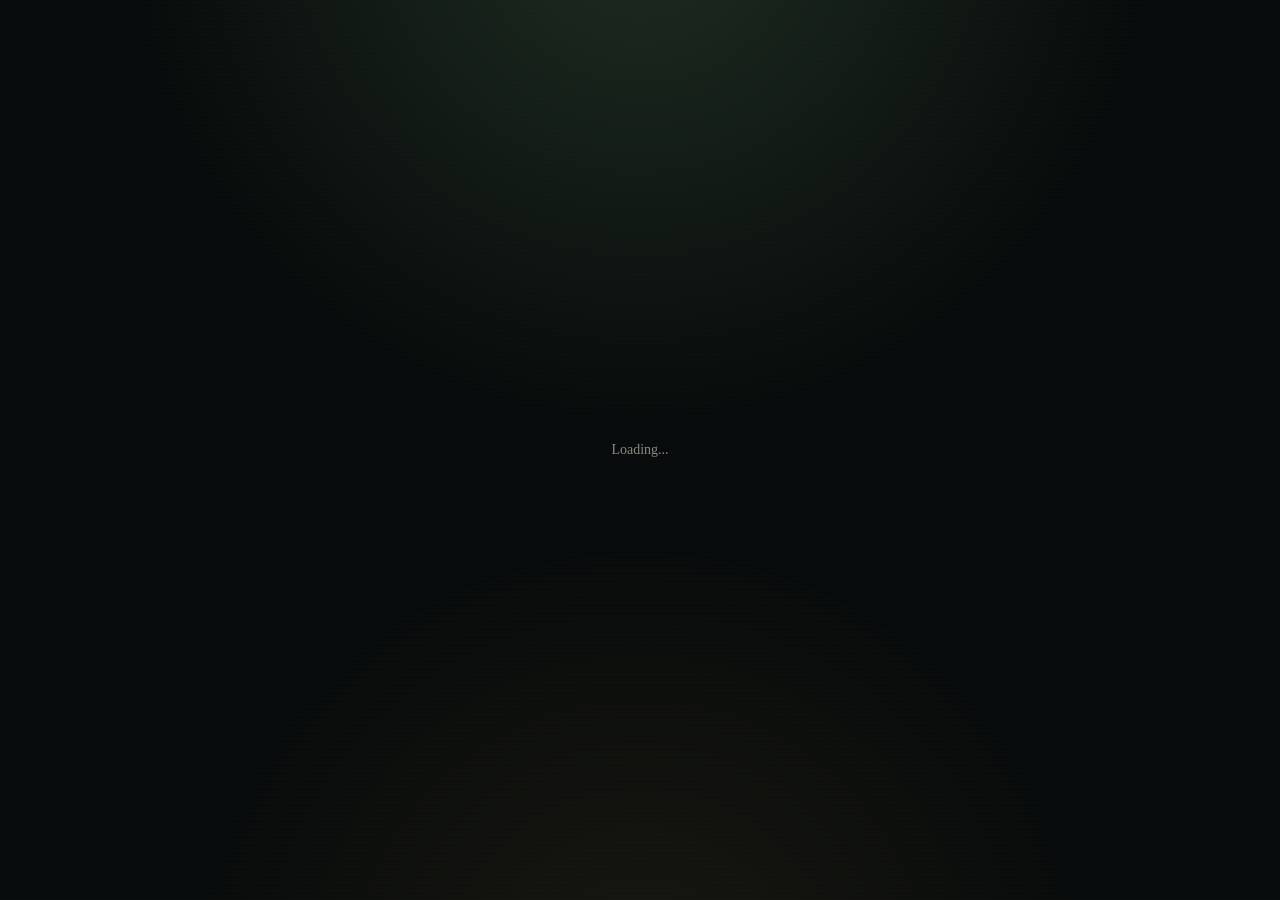
==== index.html @ 3971b91e "Deploy Insight: Idle Occult Investigator (static build)" ====
<!DOCTYPE html><html lang="en" class="h-full antialiased"><head><meta charSet="utf-8"/><meta name="viewport" content="width=device-width, initial-scale=1"/><link rel="stylesheet" href="/_next/static/chunks/28mli4j7zwl5q.css" data-precedence="next"/><link rel="preload" as="script" fetchPriority="low" href="/_next/static/chunks/3ll07n217cgxf.js"/><script src="/_next/static/chunks/17c2xufnf7-1b.js" async=""></script><script src="/_next/static/chunks/0iec5q4ack_04.js" async=""></script><script src="/_next/static/chunks/turbopack-42txp5vxx_n1k.js" async=""></script><script src="/_next/static/chunks/1d4h-sglyo8ft.js" async=""></script><script src="/_next/static/chunks/14mumt5_n0xhi.js" async=""></script><script src="/_next/static/chunks/1cifs7e3g-4s-.js" async=""></script><script src="/_next/static/chunks/2z6gm6hztn7pg.js" async=""></script><title>Insight: Idle Occult Investigator</title><meta name="description" content="Train an investigator&#x27;s skills, survive folklore-drawn horrors, and never fully outrun what it costs you."/><script src="/_next/static/chunks/0cz1d0mv5g_q7.js" noModule=""></script></head><body class="min-h-full flex flex-col"><div hidden=""><!--$--><!--/$--></div><main class="flex-1 flex items-center justify-center"><p class="text-sm opacity-60">Loading...</p></main><!--$--><!--/$--><script src="/_next/static/chunks/3ll07n217cgxf.js" id="_R_" async=""></script><script>(self.__next_f=self.__next_f||[]).push([0])</script><script>self.__next_f.push([1,"1:\"$Sreact.fragment\"\n2:I[39756,[\"/_next/static/chunks/1d4h-sglyo8ft.js\",\"/_next/static/chunks/14mumt5_n0xhi.js\"],\"default\"]\n3:I[37457,[\"/_next/static/chunks/1d4h-sglyo8ft.js\",\"/_next/static/chunks/14mumt5_n0xhi.js\"],\"default\"]\n4:I[47257,[\"/_next/static/chunks/1d4h-sglyo8ft.js\",\"/_next/static/chunks/14mumt5_n0xhi.js\"],\"ClientPageRoot\"]\n5:I[31713,[\"/_next/static/chunks/1d4h-sglyo8ft.js\",\"/_next/static/chunks/14mumt5_n0xhi.js\",\"/_next/static/chunks/1cifs7e3g-4s-.js\",\"/_next/static/chunks/2z6gm6hztn7pg.js\"],\"default\"]\n8:I[97367,[\"/_next/static/chunks/1d4h-sglyo8ft.js\",\"/_next/static/chunks/14mumt5_n0xhi.js\"],\"OutletBoundary\"]\n9:\"$Sreact.suspense\"\nb:I[97367,[\"/_next/static/chunks/1d4h-sglyo8ft.js\",\"/_next/static/chunks/14mumt5_n0xhi.js\"],\"ViewportBoundary\"]\nd:I[97367,[\"/_next/static/chunks/1d4h-sglyo8ft.js\",\"/_next/static/chunks/14mumt5_n0xhi.js\"],\"MetadataBoundary\"]\nf:I[68027,[\"/_next/static/chunks/1d4h-sglyo8ft.js\",\"/_next/static/chunks/14mumt5_n0xhi.js\"],\"default\",1]\n:HL[\"/_next/static/chunks/28mli4j7zwl5q.css\",\"style\"]\n"])</script><script>self.__next_f.push([1,"0:{\"P\":null,\"c\":[\"\",\"\"],\"q\":\"\",\"i\":false,\"f\":[[[\"\",{\"children\":[\"__PAGE__\",{}]},\"$undefined\",\"$undefined\",16],[[\"$\",\"$1\",\"c\",{\"children\":[[[\"$\",\"link\",\"0\",{\"rel\":\"stylesheet\",\"href\":\"/_next/static/chunks/28mli4j7zwl5q.css\",\"precedence\":\"next\",\"crossOrigin\":\"$undefined\",\"nonce\":\"$undefined\"}],[\"$\",\"script\",\"script-0\",{\"src\":\"/_next/static/chunks/1d4h-sglyo8ft.js\",\"async\":true,\"nonce\":\"$undefined\"}],[\"$\",\"script\",\"script-1\",{\"src\":\"/_next/static/chunks/14mumt5_n0xhi.js\",\"async\":true,\"nonce\":\"$undefined\"}]],[\"$\",\"html\",null,{\"lang\":\"en\",\"className\":\"h-full antialiased\",\"children\":[\"$\",\"body\",null,{\"className\":\"min-h-full flex flex-col\",\"children\":[\"$\",\"$L2\",null,{\"parallelRouterKey\":\"children\",\"error\":\"$undefined\",\"errorStyles\":\"$undefined\",\"errorScripts\":\"$undefined\",\"template\":[\"$\",\"$L3\",null,{}],\"templateStyles\":\"$undefined\",\"templateScripts\":\"$undefined\",\"notFound\":[[[\"$\",\"title\",null,{\"children\":\"404: This page could not be found.\"}],[\"$\",\"div\",null,{\"style\":{\"fontFamily\":\"system-ui,\\\"Segoe UI\\\",Roboto,Helvetica,Arial,sans-serif,\\\"Apple Color Emoji\\\",\\\"Segoe UI Emoji\\\"\",\"height\":\"100vh\",\"textAlign\":\"center\",\"display\":\"flex\",\"flexDirection\":\"column\",\"alignItems\":\"center\",\"justifyContent\":\"center\"},\"children\":[\"$\",\"div\",null,{\"children\":[[\"$\",\"style\",null,{\"dangerouslySetInnerHTML\":{\"__html\":\"body{color:#000;background:#fff;margin:0}.next-error-h1{border-right:1px solid rgba(0,0,0,.3)}@media (prefers-color-scheme:dark){body{color:#fff;background:#000}.next-error-h1{border-right:1px solid rgba(255,255,255,.3)}}\"}}],[\"$\",\"h1\",null,{\"className\":\"next-error-h1\",\"style\":{\"display\":\"inline-block\",\"margin\":\"0 20px 0 0\",\"padding\":\"0 23px 0 0\",\"fontSize\":24,\"fontWeight\":500,\"verticalAlign\":\"top\",\"lineHeight\":\"49px\"},\"children\":404}],[\"$\",\"div\",null,{\"style\":{\"display\":\"inline-block\"},\"children\":[\"$\",\"h2\",null,{\"style\":{\"fontSize\":14,\"fontWeight\":400,\"lineHeight\":\"49px\",\"margin\":0},\"children\":\"This page could not be found.\"}]}]]}]}]],[]],\"forbidden\":\"$undefined\",\"unauthorized\":\"$undefined\"}]}]}]]}],{\"children\":[[\"$\",\"$1\",\"c\",{\"children\":[[\"$\",\"$L4\",null,{\"Component\":\"$5\",\"serverProvidedParams\":{\"searchParams\":{},\"params\":{},\"promises\":[\"$@6\",\"$@7\"]}}],[[\"$\",\"script\",\"script-0\",{\"src\":\"/_next/static/chunks/1cifs7e3g-4s-.js\",\"async\":true,\"nonce\":\"$undefined\"}],[\"$\",\"script\",\"script-1\",{\"src\":\"/_next/static/chunks/2z6gm6hztn7pg.js\",\"async\":true,\"nonce\":\"$undefined\"}]],[\"$\",\"$L8\",null,{\"children\":[\"$\",\"$9\",null,{\"name\":\"Next.MetadataOutlet\",\"children\":\"$@a\"}]}]]}],{},null,false,null]},null,false,null],[\"$\",\"$1\",\"h\",{\"children\":[null,[\"$\",\"$Lb\",null,{\"children\":\"$Lc\"}],[\"$\",\"div\",null,{\"hidden\":true,\"children\":[\"$\",\"$Ld\",null,{\"children\":[\"$\",\"$9\",null,{\"name\":\"Next.Metadata\",\"children\":\"$Le\"}]}]}],null]}],false]],\"m\":\"$undefined\",\"G\":[\"$f\",[[\"$\",\"link\",\"0\",{\"rel\":\"stylesheet\",\"href\":\"/_next/static/chunks/28mli4j7zwl5q.css\",\"precedence\":\"next\",\"crossOrigin\":\"$undefined\",\"nonce\":\"$undefined\"}]]],\"S\":true,\"h\":null,\"s\":\"$undefined\",\"l\":\"$undefined\",\"p\":\"$undefined\",\"d\":\"$undefined\",\"b\":\"tBTN8Fb07lPfVXP868ACj\"}\n"])</script><script>self.__next_f.push([1,"6:{}\n7:\"$0:f:0:1:1:children:0:props:children:0:props:serverProvidedParams:params\"\n"])</script><script>self.__next_f.push([1,"c:[[\"$\",\"meta\",\"0\",{\"charSet\":\"utf-8\"}],[\"$\",\"meta\",\"1\",{\"name\":\"viewport\",\"content\":\"width=device-width, initial-scale=1\"}]]\n"])</script><script>self.__next_f.push([1,"a:null\ne:[[\"$\",\"title\",\"0\",{\"children\":\"Insight: Idle Occult Investigator\"}],[\"$\",\"meta\",\"1\",{\"name\":\"description\",\"content\":\"Train an investigator's skills, survive folklore-drawn horrors, and never fully outrun what it costs you.\"}]]\n"])</script></body></html>
---- _next/static/chunks/28mli4j7zwl5q.css ----
@layer properties{@supports (((-webkit-hyphens:none)) and (not (margin-trim:inline))) or ((-moz-orient:inline) and (not (color:rgb(from red r g b)))){*,:before,:after,::backdrop{--tw-rotate-x:initial;--tw-rotate-y:initial;--tw-rotate-z:initial;--tw-skew-x:initial;--tw-skew-y:initial;--tw-space-y-reverse:0;--tw-border-style:solid;--tw-leading:initial;--tw-font-weight:initial;--tw-tracking:initial;--tw-ordinal:initial;--tw-slashed-zero:initial;--tw-numeric-figure:initial;--tw-numeric-spacing:initial;--tw-numeric-fraction:initial;--tw-shadow:0 0 #0000;--tw-shadow-color:initial;--tw-shadow-alpha:100%;--tw-inset-shadow:0 0 #0000;--tw-inset-shadow-color:initial;--tw-inset-shadow-alpha:100%;--tw-ring-color:initial;--tw-ring-shadow:0 0 #0000;--tw-inset-ring-color:initial;--tw-inset-ring-shadow:0 0 #0000;--tw-ring-inset:initial;--tw-ring-offset-width:0px;--tw-ring-offset-color:#fff;--tw-ring-offset-shadow:0 0 #0000;--tw-blur:initial;--tw-brightness:initial;--tw-contrast:initial;--tw-grayscale:initial;--tw-hue-rotate:initial;--tw-invert:initial;--tw-opacity:initial;--tw-saturate:initial;--tw-sepia:initial;--tw-drop-shadow:initial;--tw-drop-shadow-color:initial;--tw-drop-shadow-alpha:100%;--tw-drop-shadow-size:initial;--tw-backdrop-blur:initial;--tw-backdrop-brightness:initial;--tw-backdrop-contrast:initial;--tw-backdrop-grayscale:initial;--tw-backdrop-hue-rotate:initial;--tw-backdrop-invert:initial;--tw-backdrop-opacity:initial;--tw-backdrop-saturate:initial;--tw-backdrop-sepia:initial}}}@layer theme{:root,:host{--font-sans:-apple-system, BlinkMacSystemFont, "Segoe UI", Roboto, "Helvetica Neue", "Noto Sans", Arial, sans-serif, "Apple Color Emoji", "Segoe UI Emoji", "Segoe UI Symbol", "Noto Color Emoji";--font-serif:ui-serif, Georgia, Cambria, "Times New Roman", Times, serif;--font-mono:ui-monospace, SFMono-Regular, Menlo, Monaco, Consolas, "Liberation Mono", "Courier New", monospace;--spacing:.25rem;--container-3xl:48rem;--text-xs:.75rem;--text-xs--line-height:calc(1 / .75);--text-sm:.875rem;--text-sm--line-height:calc(1.25 / .875);--text-base:1rem;--text-base--line-height:calc(1.5 / 1);--text-lg:1.125rem;--text-lg--line-height:calc(1.75 / 1.125);--text-xl:1.25rem;--text-xl--line-height:calc(1.75 / 1.25);--text-2xl:1.5rem;--text-2xl--line-height:calc(2 / 1.5);--font-weight-normal:400;--font-weight-medium:500;--font-weight-semibold:600;--tracking-wide:.025em;--tracking-wider:.05em;--leading-snug:1.375;--leading-relaxed:1.625;--default-transition-duration:.15s;--default-transition-timing-function:cubic-bezier(.4, 0, .2, 1);--default-font-family:var(--font-sans);--default-mono-font-family:var(--font-mono);--color-ink:#080b0b;--color-panel:#101514;--color-panel-soft:#19201d;--color-panel-deep:#0b100e;--color-line:#35413a;--color-line-bright:#5e7263;--color-accent:#85c88c;--color-accent-soft:#173524;--color-gold:#d2aa52;--color-gold-soft:#3a2c13;--color-danger:#c44c3d;--color-danger-soft:#371b1a;--color-lore:#c89bc7;--color-lore-soft:#2e2032;--color-warning:#d89147;--color-ink-text:#e2ded0;--color-ink-muted:#9b9b89}}@layer base{*,:after,:before,::backdrop{box-sizing:border-box;border:0 solid;margin:0;padding:0}::file-selector-button{box-sizing:border-box;border:0 solid;margin:0;padding:0}html,:host{-webkit-text-size-adjust:100%;tab-size:4;line-height:1.5;font-family:var(--default-font-family,-apple-system, BlinkMacSystemFont, "Segoe UI", Roboto, "Helvetica Neue", "Noto Sans", Arial, sans-serif, "Apple Color Emoji", "Segoe UI Emoji", "Segoe UI Symbol", "Noto Color Emoji");font-feature-settings:var(--default-font-feature-settings,normal);font-variation-settings:var(--default-font-variation-settings,normal);-webkit-tap-highlight-color:transparent}hr{height:0;color:inherit;border-top-width:1px}abbr:where([title]){-webkit-text-decoration:underline dotted;text-decoration:underline dotted}h1,h2,h3,h4,h5,h6{font-size:inherit;font-weight:inherit}a{color:inherit;-webkit-text-decoration:inherit;-webkit-text-decoration:inherit;-webkit-text-decoration:inherit;-webkit-text-decoration:inherit;text-decoration:inherit}b,strong{font-weight:bolder}code,kbd,samp,pre{font-family:var(--default-mono-font-family,ui-monospace, SFMono-Regular, Menlo, Monaco, Consolas, "Liberation Mono", "Courier New", monospace);font-feature-settings:var(--default-mono-font-feature-settings,normal);font-variation-settings:var(--default-mono-font-variation-settings,normal);font-size:1em}small{font-size:80%}sub,sup{vertical-align:baseline;font-size:75%;line-height:0;position:relative}sub{bottom:-.25em}sup{top:-.5em}table{text-indent:0;border-color:inherit;border-collapse:collapse}:-moz-focusring:where(:not(iframe)){outline:auto}progress{vertical-align:baseline}summary{display:list-item}ol,ul,menu{list-style:none}img,svg,video,canvas,audio,iframe,embed,object{vertical-align:middle;display:block}img,video{max-width:100%;height:auto}button,input,select,optgroup,textarea{font:inherit;font-feature-settings:inherit;font-variation-settings:inherit;letter-spacing:inherit;color:inherit;opacity:1;background-color:#0000;border-radius:0}::file-selector-button{font:inherit;font-feature-settings:inherit;font-variation-settings:inherit;letter-spacing:inherit;color:inherit;opacity:1;background-color:#0000;border-radius:0}:where(select:is([multiple],[size])) optgroup{font-weight:bolder}:where(select:is([multiple],[size])) optgroup option{padding-inline-start:20px}::file-selector-button{margin-inline-end:4px}::placeholder{opacity:1}@supports (not ((-webkit-appearance:-apple-pay-button))) or (contain-intrinsic-size:1px){::placeholder{color:currentColor}@supports (color:color-mix(in lab, red, red)){::placeholder{color:color-mix(in oklab, currentcolor 50%, transparent)}}}textarea{resize:vertical}::-webkit-search-decoration{-webkit-appearance:none}::-webkit-date-and-time-value{min-height:1lh;text-align:inherit}::-webkit-datetime-edit{display:inline-flex}::-webkit-datetime-edit-fields-wrapper{padding:0}::-webkit-datetime-edit{padding-block:0}::-webkit-datetime-edit-year-field{padding-block:0}::-webkit-datetime-edit-month-field{padding-block:0}::-webkit-datetime-edit-day-field{padding-block:0}::-webkit-datetime-edit-hour-field{padding-block:0}::-webkit-datetime-edit-minute-field{padding-block:0}::-webkit-datetime-edit-second-field{padding-block:0}::-webkit-datetime-edit-millisecond-field{padding-block:0}::-webkit-datetime-edit-meridiem-field{padding-block:0}::-webkit-calendar-picker-indicator{line-height:1}:-moz-ui-invalid{box-shadow:none}button,input:where([type=button],[type=reset],[type=submit]){appearance:button}::file-selector-button{appearance:button}::-webkit-inner-spin-button{height:auto}::-webkit-outer-spin-button{height:auto}[hidden]:where(:not([hidden=until-found])){display:none!important}}@layer components;@layer utilities{.pointer-events-none{pointer-events:none}.collapse{visibility:collapse}.visible{visibility:visible}.sr-only{clip-path:inset(50%);white-space:nowrap;border-width:0;width:1px;height:1px;margin:-1px;padding:0;position:absolute;overflow:hidden}.absolute{position:absolute}.fixed{position:fixed}.relative{position:relative}.static{position:static}.inset-x-0{inset-inline:0}.-top-5{top:calc(var(--spacing) * -5)}.top-1\/2{top:50%}.top-2{top:calc(var(--spacing) * 2)}.bottom-0{bottom:0}.left-1\/2{left:50%}.z-20{z-index:20}.mx-auto{margin-inline:auto}.-mt-1{margin-top:calc(var(--spacing) * -1)}.mt-0\.5{margin-top:calc(var(--spacing) * .5)}.mt-1{margin-top:var(--spacing)}.mt-1\.5{margin-top:calc(var(--spacing) * 1.5)}.mt-2{margin-top:calc(var(--spacing) * 2)}.mt-3{margin-top:calc(var(--spacing) * 3)}.mt-4{margin-top:calc(var(--spacing) * 4)}.mr-0\.5{margin-right:calc(var(--spacing) * .5)}.mr-auto{margin-right:auto}.mb-1{margin-bottom:var(--spacing)}.mb-1\.5{margin-bottom:calc(var(--spacing) * 1.5)}.mb-2{margin-bottom:calc(var(--spacing) * 2)}.block{display:block}.flex{display:flex}.grid{display:grid}.hidden{display:none}.inline{display:inline}.table{display:table}.h-1{height:var(--spacing)}.h-3{height:calc(var(--spacing) * 3)}.h-3\.5{height:calc(var(--spacing) * 3.5)}.h-4{height:calc(var(--spacing) * 4)}.h-5{height:calc(var(--spacing) * 5)}.h-6{height:calc(var(--spacing) * 6)}.h-7{height:calc(var(--spacing) * 7)}.h-10{height:calc(var(--spacing) * 10)}.h-full{height:100%}.min-h-16{min-height:calc(var(--spacing) * 16)}.min-h-full{min-height:100%}.min-h-screen{min-height:100vh}.w-3{width:calc(var(--spacing) * 3)}.w-3\.5{width:calc(var(--spacing) * 3.5)}.w-4{width:calc(var(--spacing) * 4)}.w-5{width:calc(var(--spacing) * 5)}.w-6{width:calc(var(--spacing) * 6)}.w-7{width:calc(var(--spacing) * 7)}.w-10{width:calc(var(--spacing) * 10)}.w-14{width:calc(var(--spacing) * 14)}.w-full{width:100%}.max-w-3xl{max-width:var(--container-3xl)}.max-w-24{max-width:calc(var(--spacing) * 24)}.min-w-0{min-width:0}.flex-1{flex:1}.shrink-0{flex-shrink:0}.grow{flex-grow:1}.transform{transform:var(--tw-rotate-x,) var(--tw-rotate-y,) var(--tw-rotate-z,) var(--tw-skew-x,) var(--tw-skew-y,)}.resize{resize:both}.grid-cols-3{grid-template-columns:repeat(3,minmax(0,1fr))}.flex-col{flex-direction:column}.flex-wrap{flex-wrap:wrap}.items-baseline{align-items:baseline}.items-center{align-items:center}.items-end{align-items:flex-end}.items-start{align-items:flex-start}.justify-between{justify-content:space-between}.justify-center{justify-content:center}.justify-end{justify-content:flex-end}.gap-1{gap:var(--spacing)}.gap-1\.5{gap:calc(var(--spacing) * 1.5)}.gap-2{gap:calc(var(--spacing) * 2)}.gap-2\.5{gap:calc(var(--spacing) * 2.5)}.gap-3{gap:calc(var(--spacing) * 3)}:where(.space-y-1>:not(:last-child)){--tw-space-y-reverse:0;margin-block-start:calc(var(--spacing) * var(--tw-space-y-reverse));margin-block-end:calc(var(--spacing) * calc(1 - var(--tw-space-y-reverse)))}:where(.space-y-1\.5>:not(:last-child)){--tw-space-y-reverse:0;margin-block-start:calc(calc(var(--spacing) * 1.5) * var(--tw-space-y-reverse));margin-block-end:calc(calc(var(--spacing) * 1.5) * calc(1 - var(--tw-space-y-reverse)))}:where(.space-y-2>:not(:last-child)){--tw-space-y-reverse:0;margin-block-start:calc(calc(var(--spacing) * 2) * var(--tw-space-y-reverse));margin-block-end:calc(calc(var(--spacing) * 2) * calc(1 - var(--tw-space-y-reverse)))}:where(.space-y-3>:not(:last-child)){--tw-space-y-reverse:0;margin-block-start:calc(calc(var(--spacing) * 3) * var(--tw-space-y-reverse));margin-block-end:calc(calc(var(--spacing) * 3) * calc(1 - var(--tw-space-y-reverse)))}.gap-x-3{column-gap:calc(var(--spacing) * 3)}.gap-y-1\.5{row-gap:calc(var(--spacing) * 1.5)}.truncate{text-overflow:ellipsis;white-space:nowrap;overflow:hidden}.overflow-hidden{overflow:hidden}.overflow-visible{overflow:visible}.rounded{border-radius:.25rem}.rounded-full{border-radius:3.40282e38px}.border{border-style:var(--tw-border-style);border-width:1px}.border-t{border-top-style:var(--tw-border-style);border-top-width:1px}.border-b{border-bottom-style:var(--tw-border-style);border-bottom-width:1px}.border-l-2{border-left-style:var(--tw-border-style);border-left-width:2px}.border-accent{border-color:var(--color-accent)}.border-accent\/40{border-color:#85c88c66}@supports (color:color-mix(in lab, red, red)){.border-accent\/40{border-color:color-mix(in oklab, var(--color-accent) 40%, transparent)}}.border-accent\/60{border-color:#85c88c99}@supports (color:color-mix(in lab, red, red)){.border-accent\/60{border-color:color-mix(in oklab, var(--color-accent) 60%, transparent)}}.border-danger{border-color:var(--color-danger)}.border-gold{border-color:var(--color-gold)}.border-gold\/20{border-color:#d2aa5233}@supports (color:color-mix(in lab, red, red)){.border-gold\/20{border-color:color-mix(in oklab, var(--color-gold) 20%, transparent)}}.border-gold\/25{border-color:#d2aa5240}@supports (color:color-mix(in lab, red, red)){.border-gold\/25{border-color:color-mix(in oklab, var(--color-gold) 25%, transparent)}}.border-line{border-color:var(--color-line)}.border-line\/70{border-color:#35413ab3}@supports (color:color-mix(in lab, red, red)){.border-line\/70{border-color:color-mix(in oklab, var(--color-line) 70%, transparent)}}.border-l-danger\/70{border-left-color:#c44c3db3}@supports (color:color-mix(in lab, red, red)){.border-l-danger\/70{border-left-color:color-mix(in oklab, var(--color-danger) 70%, transparent)}}.bg-accent{background-color:var(--color-accent)}.bg-accent-soft{background-color:var(--color-accent-soft)}.bg-gold{background-color:var(--color-gold)}.bg-ink{background-color:var(--color-ink)}.bg-ink\/40{background-color:#080b0b66}@supports (color:color-mix(in lab, red, red)){.bg-ink\/40{background-color:color-mix(in oklab, var(--color-ink) 40%, transparent)}}.bg-ink\/50{background-color:#080b0b80}@supports (color:color-mix(in lab, red, red)){.bg-ink\/50{background-color:color-mix(in oklab, var(--color-ink) 50%, transparent)}}.bg-panel-deep{background-color:var(--color-panel-deep)}.bg-panel\/95{background-color:#101514f2}@supports (color:color-mix(in lab, red, red)){.bg-panel\/95{background-color:color-mix(in oklab, var(--color-panel) 95%, transparent)}}.p-2{padding:calc(var(--spacing) * 2)}.p-3{padding:calc(var(--spacing) * 3)}.p-4{padding:calc(var(--spacing) * 4)}.px-1{padding-inline:var(--spacing)}.px-1\.5{padding-inline:calc(var(--spacing) * 1.5)}.px-2{padding-inline:calc(var(--spacing) * 2)}.px-3{padding-inline:calc(var(--spacing) * 3)}.px-4{padding-inline:calc(var(--spacing) * 4)}.py-0\.5{padding-block:calc(var(--spacing) * .5)}.py-1{padding-block:var(--spacing)}.py-1\.5{padding-block:calc(var(--spacing) * 1.5)}.py-2{padding-block:calc(var(--spacing) * 2)}.py-3{padding-block:calc(var(--spacing) * 3)}.py-4{padding-block:calc(var(--spacing) * 4)}.pt-2\.5{padding-top:calc(var(--spacing) * 2.5)}.pt-3{padding-top:calc(var(--spacing) * 3)}.pt-px{padding-top:1px}.pb-2{padding-bottom:calc(var(--spacing) * 2)}.pb-16{padding-bottom:calc(var(--spacing) * 16)}.pb-\[env\(safe-area-inset-bottom\)\]{padding-bottom:env(safe-area-inset-bottom)}.text-center{text-align:center}.text-left{text-align:left}.text-right{text-align:right}.font-serif{font-family:var(--font-serif)}.text-2xl{font-size:var(--text-2xl);line-height:var(--tw-leading,var(--text-2xl--line-height))}.text-base{font-size:var(--text-base);line-height:var(--tw-leading,var(--text-base--line-height))}.text-lg{font-size:var(--text-lg);line-height:var(--tw-leading,var(--text-lg--line-height))}.text-sm{font-size:var(--text-sm);line-height:var(--tw-leading,var(--text-sm--line-height))}.text-xl{font-size:var(--text-xl);line-height:var(--tw-leading,var(--text-xl--line-height))}.text-xs{font-size:var(--text-xs);line-height:var(--tw-leading,var(--text-xs--line-height))}.text-\[\.98rem\]{font-size:.98rem}.text-\[8px\]{font-size:8px}.text-\[9px\]{font-size:9px}.text-\[10px\]{font-size:10px}.text-\[11px\]{font-size:11px}.leading-relaxed{--tw-leading:var(--leading-relaxed);line-height:var(--leading-relaxed)}.leading-snug{--tw-leading:var(--leading-snug);line-height:var(--leading-snug)}.font-medium{--tw-font-weight:var(--font-weight-medium);font-weight:var(--font-weight-medium)}.font-normal{--tw-font-weight:var(--font-weight-normal);font-weight:var(--font-weight-normal)}.font-semibold{--tw-font-weight:var(--font-weight-semibold);font-weight:var(--font-weight-semibold)}.tracking-\[\.2em\]{--tw-tracking:.2em;letter-spacing:.2em}.tracking-wide{--tw-tracking:var(--tracking-wide);letter-spacing:var(--tracking-wide)}.tracking-wider{--tw-tracking:var(--tracking-wider);letter-spacing:var(--tracking-wider)}.whitespace-nowrap{white-space:nowrap}.text-accent{color:var(--color-accent)}.text-danger{color:var(--color-danger)}.text-gold{color:var(--color-gold)}.text-gold\/70{color:#d2aa52b3}@supports (color:color-mix(in lab, red, red)){.text-gold\/70{color:color-mix(in oklab, var(--color-gold) 70%, transparent)}}.text-gold\/75{color:#d2aa52bf}@supports (color:color-mix(in lab, red, red)){.text-gold\/75{color:color-mix(in oklab, var(--color-gold) 75%, transparent)}}.text-ink-muted{color:var(--color-ink-muted)}.text-ink-text{color:var(--color-ink-text)}.text-line{color:var(--color-line)}.text-lore{color:var(--color-lore)}.text-lore\/80{color:#c89bc7cc}@supports (color:color-mix(in lab, red, red)){.text-lore\/80{color:color-mix(in oklab, var(--color-lore) 80%, transparent)}}.text-warning{color:var(--color-warning)}.uppercase{text-transform:uppercase}.italic{font-style:italic}.tabular-nums{--tw-numeric-spacing:tabular-nums;font-variant-numeric:var(--tw-ordinal,) var(--tw-slashed-zero,) var(--tw-numeric-figure,) var(--tw-numeric-spacing,) var(--tw-numeric-fraction,)}.underline{text-decoration-line:underline}.decoration-lore\/40{text-decoration-color:#c89bc766}@supports (color:color-mix(in lab, red, red)){.decoration-lore\/40{-webkit-text-decoration-color:color-mix(in oklab, var(--color-lore) 40%, transparent);-webkit-text-decoration-color:color-mix(in oklab, var(--color-lore) 40%, transparent);-webkit-text-decoration-color:color-mix(in oklab, var(--color-lore) 40%, transparent);text-decoration-color:color-mix(in oklab, var(--color-lore) 40%, transparent)}}.underline-offset-2{text-underline-offset:2px}.antialiased{-webkit-font-smoothing:antialiased;-moz-osx-font-smoothing:grayscale}.opacity-30{opacity:.3}.opacity-50{opacity:.5}.opacity-55{opacity:.55}.opacity-60{opacity:.6}.shadow{--tw-shadow:0 1px 3px 0 var(--tw-shadow-color,#0000001a), 0 1px 2px -1px var(--tw-shadow-color,#0000001a);box-shadow:var(--tw-inset-shadow), var(--tw-inset-ring-shadow), var(--tw-ring-offset-shadow), var(--tw-ring-shadow), var(--tw-shadow)}.shadow-\[0_8px_24px_rgba\(0\,0\,0\,\.25\)\]{--tw-shadow:0 8px 24px var(--tw-shadow-color,#00000040);box-shadow:var(--tw-inset-shadow), var(--tw-inset-ring-shadow), var(--tw-ring-offset-shadow), var(--tw-ring-shadow), var(--tw-shadow)}.ring{--tw-ring-shadow:var(--tw-ring-inset,) 0 0 0 calc(1px + var(--tw-ring-offset-width)) var(--tw-ring-color,currentcolor);box-shadow:var(--tw-inset-shadow), var(--tw-inset-ring-shadow), var(--tw-ring-offset-shadow), var(--tw-ring-shadow), var(--tw-shadow)}.filter{filter:var(--tw-blur,) var(--tw-brightness,) var(--tw-contrast,) var(--tw-grayscale,) var(--tw-hue-rotate,) var(--tw-invert,) var(--tw-saturate,) var(--tw-sepia,) var(--tw-drop-shadow,)}.backdrop-blur{--tw-backdrop-blur:blur(8px);-webkit-backdrop-filter:var(--tw-backdrop-blur,) var(--tw-backdrop-brightness,) var(--tw-backdrop-contrast,) var(--tw-backdrop-grayscale,) var(--tw-backdrop-hue-rotate,) var(--tw-backdrop-invert,) var(--tw-backdrop-opacity,) var(--tw-backdrop-saturate,) var(--tw-backdrop-sepia,);backdrop-filter:var(--tw-backdrop-blur,) var(--tw-backdrop-brightness,) var(--tw-backdrop-contrast,) var(--tw-backdrop-grayscale,) var(--tw-backdrop-hue-rotate,) var(--tw-backdrop-invert,) var(--tw-backdrop-opacity,) var(--tw-backdrop-saturate,) var(--tw-backdrop-sepia,)}.transition{transition-property:color,background-color,border-color,outline-color,text-decoration-color,fill,stroke,--tw-gradient-from,--tw-gradient-via,--tw-gradient-to,opacity,box-shadow,transform,translate,scale,rotate,filter,-webkit-backdrop-filter,backdrop-filter,display,content-visibility,overlay,pointer-events;transition-timing-function:var(--tw-ease,var(--default-transition-timing-function));transition-duration:var(--tw-duration,var(--default-transition-duration))}.outline-none{--tw-outline-style:none;outline-style:none}.focus\:border-gold:focus{border-color:var(--color-gold)}.active\:scale-\[\.98\]:active{scale:.98}.disabled\:opacity-30:disabled{opacity:.3}.disabled\:opacity-35:disabled{opacity:.35}}:root{--background:var(--color-ink);--foreground:var(--color-ink-text)}*{box-sizing:border-box}body{min-height:100vh;color:var(--foreground);background-color:var(--background);background-image:radial-gradient(circle at 50% -10%,#85c88c2e,#0000 32rem),radial-gradient(circle at 50% 110%,#d2aa5214,#0000 28rem),repeating-linear-gradient(0deg,#e2ded003 0 1px,#0000 1px 4px);margin:0}@supports (color:color-mix(in lab, red, red)){body{background-image:radial-gradient(circle at 50% -10%, color-mix(in srgb, var(--color-accent), transparent 82%), transparent 32rem), radial-gradient(circle at 50% 110%, color-mix(in srgb, var(--color-gold), transparent 92%), transparent 28rem), repeating-linear-gradient(0deg, color-mix(in srgb, var(--color-ink-text), transparent 99%) 0 1px, transparent 1px 4px)}}body{font-family:Georgia,Times New Roman,serif}button{cursor:pointer;font-family:inherit}button:disabled{cursor:not-allowed}.occult-app{border-inline:1px solid #5e726373;width:100%;max-width:430px;margin:0 auto;position:relative;overflow:clip}@supports (color:color-mix(in lab, red, red)){.occult-app{border-inline:1px solid color-mix(in srgb, var(--color-line-bright), transparent 55%)}}.occult-app{background:linear-gradient(90deg, #85c88c1a, transparent 8%, transparent 92%, #85c88c1a), var(--color-ink)}@supports (color:color-mix(in lab, red, red)){.occult-app{background:linear-gradient(90deg, color-mix(in srgb, var(--color-accent), transparent 90%), transparent 8%, transparent 92%, color-mix(in srgb, var(--color-accent), transparent 90%)), var(--color-ink)}}.occult-app{box-shadow:0 0 0 1px #040606,0 18px 55px #000000ad}@supports (color:color-mix(in lab, red, red)){.occult-app{box-shadow:0 0 0 1px color-mix(in srgb, var(--color-ink), black 45%), 0 18px 55px #000000ad}}.occult-app .max-w-3xl{max-width:430px}.occult-app main{letter-spacing:.005em}.game-header{z-index:15;position:sticky;top:0;border-color:#5e7263a3!important}@supports (color:color-mix(in lab, red, red)){.game-header{border-color:color-mix(in srgb, var(--color-line-bright), transparent 36%)!important}}.game-header{background:linear-gradient(#101514fa,#080b0bfa)!important}@supports (color:color-mix(in lab, red, red)){.game-header{background:linear-gradient(180deg, color-mix(in srgb, var(--color-panel), transparent 2%), color-mix(in srgb, var(--color-ink), transparent 2%))!important}}.game-header{box-shadow:0 8px 24px #00000059}.header-currency{grid-template-columns:repeat(2,minmax(0,1fr));gap:.55rem;padding-inline:.1rem;display:grid}.currency-card{border:1px solid #5e726394;align-items:center;gap:.42rem;min-height:2.65rem;padding:.25rem .38rem;display:flex}@supports (color:color-mix(in lab, red, red)){.currency-card{border:1px solid color-mix(in srgb, var(--color-line-bright), transparent 42%)}}.currency-card{background:linear-gradient(135deg, #19201dc7, var(--color-panel-deep));border-radius:.3rem}@supports (color:color-mix(in lab, red, red)){.currency-card{background:linear-gradient(135deg, color-mix(in srgb, var(--color-panel-soft), transparent 22%), var(--color-panel-deep))}}.currency-card{box-shadow:inset 0 0 13px #00000057}.currency-card--insight{border-color:#85c88c6b}@supports (color:color-mix(in lab, red, red)){.currency-card--insight{border-color:color-mix(in srgb, var(--color-accent), transparent 58%)}}.currency-card--materials{border-color:#d2aa5278}@supports (color:color-mix(in lab, red, red)){.currency-card--materials{border-color:color-mix(in srgb, var(--color-gold), transparent 53%)}}.currency-badge{object-fit:contain;flex:none;width:2.25rem;height:2.25rem}.currency-card--insight .currency-badge{filter:drop-shadow(0 0 5px #85c88c6b)}@supports (color:color-mix(in lab, red, red)){.currency-card--insight .currency-badge{filter:drop-shadow(0 0 5px color-mix(in srgb, var(--color-accent), transparent 58%))}}.currency-card--materials .currency-badge{filter:drop-shadow(0 0 5px #d2aa526b)}@supports (color:color-mix(in lab, red, red)){.currency-card--materials .currency-badge{filter:drop-shadow(0 0 5px color-mix(in srgb, var(--color-gold), transparent 58%))}}.header-currency b{letter-spacing:.04em;font-size:.88rem;font-weight:500;display:block}.header-location{border-color:#d2aa5266!important}@supports (color:color-mix(in lab, red, red)){.header-location{border-color:color-mix(in srgb, var(--color-gold), transparent 60%)!important}}.header-location{background:#080b0bcc!important}@supports (color:color-mix(in lab, red, red)){.header-location{background:color-mix(in srgb, var(--color-ink), transparent 20%)!important}}.header-location{color:#d9c087!important}@supports (color:color-mix(in lab, red, red)){.header-location{color:color-mix(in srgb, var(--color-gold), var(--color-ink-text) 42%)!important}}.header-investigator{align-items:center;gap:.28rem;display:inline-flex}.header-investigator b{border:1px solid #c44c3d94}@supports (color:color-mix(in lab, red, red)){.header-investigator b{border:1px solid color-mix(in srgb, var(--color-danger), transparent 42%)}}.header-investigator b{color:var(--color-danger);background:#371b1ac7;border-radius:999px;padding:.04rem .2rem}@supports (color:color-mix(in lab, red, red)){.header-investigator b{background:color-mix(in srgb, var(--color-danger-soft), transparent 22%)}}.header-investigator b{letter-spacing:.06em;font-size:.38rem;font-weight:600}.header-utility-actions{align-items:center;gap:.28rem;display:flex}.header-utility-button{border-left:1px solid #35413aad;align-items:center;gap:.2rem;display:inline-flex}@supports (color:color-mix(in lab, red, red)){.header-utility-button{border-left:1px solid color-mix(in srgb, var(--color-line), transparent 32%)}}.header-utility-button{color:var(--color-ink-muted);letter-spacing:.045em;text-transform:uppercase;padding-left:.34rem;font-size:.48rem;transition:color .14s}.header-utility-button:hover{color:var(--color-gold)}.game-nav{border-color:#5e7263a3!important;left:max(0px,50% - 215px)!important;right:max(0px,50% - 215px)!important}@supports (color:color-mix(in lab, red, red)){.game-nav{border-color:color-mix(in srgb, var(--color-line-bright), transparent 36%)!important}}.game-nav{background:linear-gradient(#101514fa,#080b0bfc)!important}@supports (color:color-mix(in lab, red, red)){.game-nav{background:linear-gradient(180deg, color-mix(in srgb, var(--color-panel), transparent 2%), color-mix(in srgb, var(--color-ink), transparent 1%))!important}}.game-nav button{position:relative;min-height:3.65rem!important}.game-nav button[class*=bg-accent-soft]{background:radial-gradient(at bottom,#85c88c3d,#0000 72%)!important}@supports (color:color-mix(in lab, red, red)){.game-nav button[class*=bg-accent-soft]{background:radial-gradient(ellipse at bottom, color-mix(in srgb, var(--color-accent), transparent 76%), transparent 72%)!important}}.occult-card,.section-card{border:1px solid #5e7263a6}@supports (color:color-mix(in lab, red, red)){.occult-card,.section-card{border:1px solid color-mix(in srgb, var(--color-line-bright), transparent 35%)}}.occult-card,.section-card{background:linear-gradient(135deg, #19201db8, #0b100ef5 42%), var(--color-panel-deep);border-radius:.38rem}@supports (color:color-mix(in lab, red, red)){.occult-card,.section-card{background:linear-gradient(135deg, color-mix(in srgb, var(--color-panel-soft), transparent 28%), color-mix(in srgb, var(--color-panel-deep), transparent 4%) 42%), var(--color-panel-deep)}}.occult-card,.section-card{box-shadow:inset 0 0 0 1px #000000ad,inset 0 0 26px #00000052,0 7px 18px #00000042}.eyebrow,.section-kicker{color:var(--color-ink-muted);letter-spacing:.1em;text-transform:uppercase;font-size:.64rem}.screen-shell{gap:.8rem!important;padding:.85rem .7rem!important}.screen-title{text-align:center;border-bottom:1px solid #d2aa5240;padding:.55rem .25rem .72rem;position:relative}@supports (color:color-mix(in lab, red, red)){.screen-title{border-bottom:1px solid color-mix(in srgb, var(--color-gold), transparent 75%)}}.screen-title h1,.training-screen h1{color:var(--color-gold);letter-spacing:.075em;text-transform:uppercase;font-size:1.38rem!important;font-weight:400!important}.small-button,.occult-button,.occult-button-secondary,.occult-button-danger{border-radius:.25rem;padding:.42rem .62rem;font-size:.68rem;line-height:1.1;transition:transform .14s,border-color .14s,background-color .14s,color .14s}.small-button,.occult-button-secondary{border:1px solid #d2aa52a6}@supports (color:color-mix(in lab, red, red)){.small-button,.occult-button-secondary{border:1px solid color-mix(in srgb, var(--color-gold), transparent 35%)}}.small-button,.occult-button-secondary{color:var(--color-gold);background:#3a2c13a6}@supports (color:color-mix(in lab, red, red)){.small-button,.occult-button-secondary{background:color-mix(in srgb, var(--color-gold-soft), transparent 35%)}}.occult-button{border:1px solid #85c88cbd}@supports (color:color-mix(in lab, red, red)){.occult-button{border:1px solid color-mix(in srgb, var(--color-accent), transparent 26%)}}.occult-button{color:#a6d0a4}@supports (color:color-mix(in lab, red, red)){.occult-button{color:color-mix(in srgb, var(--color-accent), var(--color-ink-text) 36%)}}.occult-button{background:linear-gradient(135deg, #85c88c5c, var(--color-accent-soft))}@supports (color:color-mix(in lab, red, red)){.occult-button{background:linear-gradient(135deg, color-mix(in srgb, var(--color-accent), transparent 64%), var(--color-accent-soft))}}.occult-button{box-shadow:inset 0 0 14px #85c88c2b}@supports (color:color-mix(in lab, red, red)){.occult-button{box-shadow:inset 0 0 14px color-mix(in srgb, var(--color-accent), transparent 83%)}}.occult-button-danger{border:1px solid #c44c3dad}@supports (color:color-mix(in lab, red, red)){.occult-button-danger{border:1px solid color-mix(in srgb, var(--color-danger), transparent 32%)}}.occult-button-danger{color:#cf8172}@supports (color:color-mix(in lab, red, red)){.occult-button-danger{color:color-mix(in srgb, var(--color-danger), var(--color-ink-text) 36%)}}.occult-button-danger{background:#371b1ac7}@supports (color:color-mix(in lab, red, red)){.occult-button-danger{background:color-mix(in srgb, var(--color-danger-soft), transparent 22%)}}.small-button:hover:not(:disabled),.occult-button:hover:not(:disabled),.occult-button-secondary:hover:not(:disabled),.occult-button-danger:hover:not(:disabled){transform:translateY(-1px)}.small-button:disabled,.occult-button:disabled,.occult-button-secondary:disabled,.occult-button-danger:disabled{border-color:var(--color-line);color:var(--color-ink-muted);opacity:.48}.occult-row{border:1px solid #35413ad1}@supports (color:color-mix(in lab, red, red)){.occult-row{border:1px solid color-mix(in srgb, var(--color-line), transparent 18%)}}.occult-row{background:linear-gradient(90deg,#19201d85,#0000 62%);border-radius:.3rem}@supports (color:color-mix(in lab, red, red)){.occult-row{background:linear-gradient(90deg, color-mix(in srgb, var(--color-panel-soft), transparent 48%), transparent 62%)}}.occult-row[data-active=true]{border-color:#85c88cbf}@supports (color:color-mix(in lab, red, red)){.occult-row[data-active=true]{border-color:color-mix(in srgb, var(--color-accent), transparent 25%)}}.occult-row[data-active=true]{background:linear-gradient(90deg,#173524eb,#0000 72%)}@supports (color:color-mix(in lab, red, red)){.occult-row[data-active=true]{background:linear-gradient(90deg, color-mix(in srgb, var(--color-accent-soft), transparent 8%), transparent 72%)}}.occult-row[data-active=true]{box-shadow:inset 0 0 20px #85c88c17}@supports (color:color-mix(in lab, red, red)){.occult-row[data-active=true]{box-shadow:inset 0 0 20px color-mix(in srgb, var(--color-accent), transparent 91%)}}.sigil-icon{border:1px solid #d2aa5280;flex:none;place-items:center;width:2.8rem;height:2.8rem;display:grid}@supports (color:color-mix(in lab, red, red)){.sigil-icon{border:1px solid color-mix(in srgb, var(--color-gold), transparent 50%)}}.sigil-icon{color:var(--color-gold);background:radial-gradient(circle,#d2aa5221,#0000 66%);border-radius:50%}@supports (color:color-mix(in lab, red, red)){.sigil-icon{background:radial-gradient(circle, color-mix(in srgb, var(--color-gold), transparent 87%), transparent 66%)}}.sigil-icon svg{width:1.45rem;height:1.45rem}.sigil-icon--accent{border-color:#85c88c8a}@supports (color:color-mix(in lab, red, red)){.sigil-icon--accent{border-color:color-mix(in srgb, var(--color-accent), transparent 46%)}}.sigil-icon--accent{color:var(--color-accent)}.sigil-icon--lore{border-color:#c89bc794}@supports (color:color-mix(in lab, red, red)){.sigil-icon--lore{border-color:color-mix(in srgb, var(--color-lore), transparent 42%)}}.sigil-icon--lore{color:var(--color-lore)}.status-note{border:1px solid #35413ac7}@supports (color:color-mix(in lab, red, red)){.status-note{border:1px solid color-mix(in srgb, var(--color-line), transparent 22%)}}.status-note{background:#0b100ef5;border-left-width:.18rem;border-radius:.28rem;padding:.65rem .75rem}@supports (color:color-mix(in lab, red, red)){.status-note{background:color-mix(in srgb, var(--color-panel-deep), transparent 4%)}}.status-note--success{border-left-color:var(--color-accent)}.status-note--warning{border-left-color:var(--color-warning)}.status-note--danger{border-left-color:var(--color-danger)}.status-note--lore{border-left-color:var(--color-lore)}.vigil-screen{max-width:390px!important;padding-inline:.55rem!important}.vigil-header{border:1px solid #5e726394;min-height:7.35rem;overflow:hidden}@supports (color:color-mix(in lab, red, red)){.vigil-header{border:1px solid color-mix(in srgb, var(--color-line-bright), transparent 42%)}}.vigil-header{text-align:left;background:linear-gradient(108deg, #19201de6, var(--color-panel-deep) 72%);border-radius:.34rem;padding:.72rem 3rem .72rem 6.25rem}@supports (color:color-mix(in lab, red, red)){.vigil-header{background:linear-gradient(108deg, color-mix(in srgb, var(--color-panel-soft), transparent 10%), var(--color-panel-deep) 72%)}}.vigil-header-seal{background:0 0;border:0;place-items:center;width:5.45rem;height:5.45rem;padding:0;display:grid;position:absolute;top:50%;left:.5rem;transform:translateY(-50%)}.vigil-header h1{color:#dbcbcd}@supports (color:color-mix(in lab, red, red)){.vigil-header h1{color:color-mix(in srgb, var(--color-ink-text), var(--color-lore) 28%)}}.vigil-close{color:var(--color-ink-muted);position:absolute;top:.62rem;right:.62rem}.vigil-streak-card{border-color:#d2aa527a;justify-content:space-between;align-items:center;gap:.8rem;padding:.72rem;display:flex}@supports (color:color-mix(in lab, red, red)){.vigil-streak-card{border-color:color-mix(in srgb, var(--color-gold), transparent 52%)}}.vigil-streak-value{color:var(--color-gold);font-family:var(--font-display);margin-top:.15rem;font-size:1rem}.vigil-missions-card,.vigil-achievements-card{padding:.72rem}.vigil-state{border:1px solid #d2aa5294}@supports (color:color-mix(in lab, red, red)){.vigil-state{border:1px solid color-mix(in srgb, var(--color-gold), transparent 42%)}}.vigil-state{color:var(--color-gold);letter-spacing:.06em;text-transform:uppercase;border-radius:999px;padding:.18rem .42rem;font-size:.48rem}.vigil-state--done{border-color:#85c88c94}@supports (color:color-mix(in lab, red, red)){.vigil-state--done{border-color:color-mix(in srgb, var(--color-accent), transparent 42%)}}.vigil-state--done{color:var(--color-accent)}.vigil-mission-list{border-top:1px solid #35413ab3;margin-top:.65rem}@supports (color:color-mix(in lab, red, red)){.vigil-mission-list{border-top:1px solid color-mix(in srgb, var(--color-line), transparent 30%)}}.vigil-mission{border-bottom:1px solid #35413aa3;padding:.58rem .05rem}@supports (color:color-mix(in lab, red, red)){.vigil-mission{border-bottom:1px solid color-mix(in srgb, var(--color-line), transparent 36%)}}.vigil-mission b{color:#e0d6bd}@supports (color:color-mix(in lab, red, red)){.vigil-mission b{color:color-mix(in srgb, var(--color-ink-text), var(--color-gold) 15%)}}.vigil-mission b{font-size:.68rem;font-weight:500}.vigil-mission div>span{color:var(--color-ink-muted);margin-top:.08rem;font-size:.5rem;display:block}.vigil-mission strong{color:var(--color-gold);font-size:.6rem;font-weight:500}.vigil-mission[data-complete=true] b,.vigil-mission[data-complete=true] strong{color:var(--color-accent)}.vigil-mission-progress{background:#35413acc;height:2px;margin-top:.38rem;overflow:hidden}@supports (color:color-mix(in lab, red, red)){.vigil-mission-progress{background:color-mix(in srgb, var(--color-line), transparent 20%)}}.vigil-mission-progress>span{background:linear-gradient(90deg, var(--color-gold), var(--color-accent));height:100%;display:block}.vigil-mission-actions{justify-content:flex-end;gap:.45rem;margin-top:.65rem;display:flex}.vigil-achievements-card h2{color:var(--color-lore);font-family:var(--font-display);margin-top:.1rem;font-size:1rem}.achievement-grid{gap:.38rem;margin-top:.65rem;display:grid}.achievement-mark{border:1px solid #35413ac2;grid-template-columns:2rem 1fr;align-items:center;gap:.52rem;min-height:3.2rem;display:grid}@supports (color:color-mix(in lab, red, red)){.achievement-mark{border:1px solid color-mix(in srgb, var(--color-line), transparent 24%)}}.achievement-mark{opacity:.52;background:#0b100ef2;border-radius:.26rem;padding:.4rem .48rem}@supports (color:color-mix(in lab, red, red)){.achievement-mark{background:color-mix(in srgb, var(--color-panel-deep), transparent 5%)}}.achievement-mark[data-earned=true]{border-color:#c89bc77a}@supports (color:color-mix(in lab, red, red)){.achievement-mark[data-earned=true]{border-color:color-mix(in srgb, var(--color-lore), transparent 52%)}}.achievement-mark[data-earned=true]{opacity:1;background:linear-gradient(90deg,#2e2032b8,#0000 86%)}@supports (color:color-mix(in lab, red, red)){.achievement-mark[data-earned=true]{background:linear-gradient(90deg, color-mix(in srgb, var(--color-lore-soft), transparent 28%), transparent 86%)}}.achievement-mark-index{border:1px solid #5e72639e;place-items:center;width:1.7rem;height:1.7rem;display:grid}@supports (color:color-mix(in lab, red, red)){.achievement-mark-index{border:1px solid color-mix(in srgb, var(--color-line-bright), transparent 38%)}}.achievement-mark-index{color:var(--color-ink-muted);font-family:var(--font-mono);border-radius:50%;font-size:.48rem}.achievement-mark[data-earned=true] .achievement-mark-index{border-color:var(--color-lore);color:var(--color-lore);box-shadow:0 0 7px #c89bc752}@supports (color:color-mix(in lab, red, red)){.achievement-mark[data-earned=true] .achievement-mark-index{box-shadow:0 0 7px color-mix(in srgb, var(--color-lore), transparent 68%)}}.achievement-mark b{color:var(--color-ink-text);font-size:.64rem;font-weight:500}.achievement-mark p{color:var(--color-ink-muted);margin-top:.1rem;font-size:.5rem;line-height:1.3}.archive-screen{max-width:390px!important;padding-inline:.55rem!important}.archive-header{border:1px solid #5e726394;min-height:7.35rem;overflow:hidden}@supports (color:color-mix(in lab, red, red)){.archive-header{border:1px solid color-mix(in srgb, var(--color-line-bright), transparent 42%)}}.archive-header{text-align:left;background:linear-gradient(108deg, #19201de6, var(--color-panel-deep) 72%);border-radius:.34rem;padding:.72rem 3rem .72rem 6.25rem}@supports (color:color-mix(in lab, red, red)){.archive-header{background:linear-gradient(108deg, color-mix(in srgb, var(--color-panel-soft), transparent 10%), var(--color-panel-deep) 72%)}}.archive-header-seal{background:0 0;border:0;place-items:center;width:5.45rem;height:5.45rem;padding:0;display:grid;position:absolute;top:50%;left:.5rem;transform:translateY(-50%)}.vigil-header-seal-image,.archive-header-seal-image,.settings-header-seal-image{object-fit:contain;filter:drop-shadow(0 0 9px #d2aa524d);max-width:none;display:block;width:100%!important;height:100%!important}@supports (color:color-mix(in lab, red, red)){.vigil-header-seal-image,.archive-header-seal-image,.settings-header-seal-image{filter:drop-shadow(0 0 9px color-mix(in srgb, var(--color-gold), transparent 70%))}}.archive-header h1{color:#decfad}@supports (color:color-mix(in lab, red, red)){.archive-header h1{color:color-mix(in srgb, var(--color-ink-text), var(--color-gold) 28%)}}.archive-close{color:var(--color-ink-muted);position:absolute;top:.62rem;right:.62rem}.archive-path-card{border-color:#85c88c61;gap:.65rem;padding:.72rem;display:grid}@supports (color:color-mix(in lab, red, red)){.archive-path-card{border-color:color-mix(in srgb, var(--color-accent), transparent 62%)}}.archive-path-card h2{color:var(--color-accent);font-family:var(--font-display);margin-top:.08rem;font-size:1rem;font-weight:500}.archive-path-card>div>p:last-child{color:var(--color-ink-muted);margin-top:.18rem;font-size:.56rem;line-height:1.45}.echoes-card{border-color:#c89bc766;padding:.72rem}@supports (color:color-mix(in lab, red, red)){.echoes-card{border-color:color-mix(in srgb, var(--color-lore), transparent 60%)}}.echoes-card h2{color:var(--color-lore);font-family:var(--font-display);margin-top:.1rem;font-size:1rem;font-weight:500}.echo-grid{gap:.42rem;margin-top:.72rem;display:grid}.echo-record{border:1px solid #35413ac7;grid-template-columns:2.2rem minmax(0,1fr) auto;align-items:center;gap:.55rem;min-height:4.1rem;display:grid}@supports (color:color-mix(in lab, red, red)){.echo-record{border:1px solid color-mix(in srgb, var(--color-line), transparent 22%)}}.echo-record{opacity:.5;background:#0b100ef2;border-radius:.28rem;padding:.48rem}@supports (color:color-mix(in lab, red, red)){.echo-record{background:color-mix(in srgb, var(--color-panel-deep), transparent 5%)}}.echo-record[data-owned=true]{border-color:#c89bc76b}@supports (color:color-mix(in lab, red, red)){.echo-record[data-owned=true]{border-color:color-mix(in srgb, var(--color-lore), transparent 58%)}}.echo-record[data-owned=true]{opacity:1}.echo-record[data-equipped=true]{border-color:#c89bc7b8}@supports (color:color-mix(in lab, red, red)){.echo-record[data-equipped=true]{border-color:color-mix(in srgb, var(--color-lore), transparent 28%)}}.echo-record[data-equipped=true]{background:linear-gradient(95deg,#2e2032d6,#0000 88%)}@supports (color:color-mix(in lab, red, red)){.echo-record[data-equipped=true]{background:linear-gradient(95deg, color-mix(in srgb, var(--color-lore-soft), transparent 16%), transparent 88%)}}.echo-record[data-equipped=true]{box-shadow:inset 0 0 14px #c89bc71c}@supports (color:color-mix(in lab, red, red)){.echo-record[data-equipped=true]{box-shadow:inset 0 0 14px color-mix(in srgb, var(--color-lore), transparent 89%)}}.echo-record-seal{border:1px solid #5e7263a3;place-items:center;width:2rem;height:2rem;display:grid}@supports (color:color-mix(in lab, red, red)){.echo-record-seal{border:1px solid color-mix(in srgb, var(--color-line-bright), transparent 36%)}}.echo-record-seal{color:var(--color-ink-muted);font-family:var(--font-mono);background:radial-gradient(circle,#c89bc71f,#0000 68%);border-radius:50%;font-size:.56rem}@supports (color:color-mix(in lab, red, red)){.echo-record-seal{background:radial-gradient(circle, color-mix(in srgb, var(--color-lore), transparent 88%), transparent 68%)}}.echo-record[data-owned=true] .echo-record-seal{border-color:var(--color-lore);color:var(--color-lore);box-shadow:0 0 7px #c89bc752}@supports (color:color-mix(in lab, red, red)){.echo-record[data-owned=true] .echo-record-seal{box-shadow:0 0 7px color-mix(in srgb, var(--color-lore), transparent 68%)}}.echo-record h3{color:var(--color-ink-text);font-family:var(--font-display);margin-top:.08rem;font-size:.7rem;font-weight:500}.echo-record p:not(.section-kicker){color:var(--color-ink-muted);margin-top:.12rem;font-size:.5rem;line-height:1.35}.echo-record strong{color:var(--color-lore);margin-top:.2rem;font-size:.5rem;font-weight:500;display:block}.onboarding-shell{isolation:isolate;width:min(100%,430px);min-height:100dvh;color:var(--color-ink-text);background:linear-gradient(180deg, #0b100ef7, var(--color-ink) 65%), var(--color-ink);flex-direction:column;margin-inline:auto;padding:.72rem .65rem 1rem;display:flex;position:relative;overflow:hidden}@supports (color:color-mix(in lab, red, red)){.onboarding-shell{background:linear-gradient(180deg, color-mix(in srgb, var(--color-panel-deep), transparent 3%), var(--color-ink) 65%), var(--color-ink)}}.onboarding-atmosphere{z-index:-1;opacity:.88;background:radial-gradient(circle at 50% 24%,#d2aa5229,#0000 25%),radial-gradient(circle at 82% 72%,#85c88c14,#0000 30%),repeating-linear-gradient(117deg,#0000 0 28px,#d2aa5208 28px 29px,#0000 29px 58px);position:absolute;inset:0}@supports (color:color-mix(in lab, red, red)){.onboarding-atmosphere{background:radial-gradient(circle at 50% 24%, color-mix(in srgb, var(--color-gold), transparent 84%), transparent 25%), radial-gradient(circle at 82% 72%, color-mix(in srgb, var(--color-accent), transparent 92%), transparent 30%), repeating-linear-gradient(117deg, transparent 0 28px, color-mix(in srgb, var(--color-gold), transparent 97%) 28px 29px, transparent 29px 58px)}}.onboarding-progress{border-bottom:1px solid #d2aa5238;grid-template-columns:1fr auto 1fr;align-items:center;display:grid}@supports (color:color-mix(in lab, red, red)){.onboarding-progress{border-bottom:1px solid color-mix(in srgb, var(--color-gold), transparent 78%)}}.onboarding-progress{color:var(--color-ink-muted);letter-spacing:.095em;text-transform:uppercase;padding:.12rem .15rem .58rem;font-size:.45rem}.onboarding-progress>span:last-child{text-align:right}.onboarding-progress ol{align-items:center;gap:.28rem;display:flex}.onboarding-progress li{background:var(--color-line);width:1.7rem;height:1px}.onboarding-progress li[data-active=true]{background:var(--color-gold);box-shadow:0 0 5px #d2aa528f}@supports (color:color-mix(in lab, red, red)){.onboarding-progress li[data-active=true]{box-shadow:0 0 5px color-mix(in srgb, var(--color-gold), transparent 44%)}}.onboarding-stage{flex-direction:column;flex:1;width:100%;padding:1rem .15rem 0;animation:.22s ease-out both onboarding-stage-in;display:flex}@keyframes onboarding-stage-in{0%{opacity:0;transform:translateY(.35rem)}to{opacity:1;transform:translateY(0)}}.onboarding-briefing{text-align:center;justify-content:center;padding-bottom:1.1rem}.onboarding-sigil{border:1px solid #d2aa528c;place-items:center;width:8.3rem;height:8.3rem;margin:0 auto 1rem;display:grid;position:relative}@supports (color:color-mix(in lab, red, red)){.onboarding-sigil{border:1px solid color-mix(in srgb, var(--color-gold), transparent 45%)}}.onboarding-sigil{background:url(/assets/investigation-sigil.png) 50%/145% no-repeat,radial-gradient(circle,#d2aa5247,#0000 66%);border-radius:50%}@supports (color:color-mix(in lab, red, red)){.onboarding-sigil{background:url(/assets/investigation-sigil.png) center / 145% no-repeat, radial-gradient(circle, color-mix(in srgb, var(--color-gold), transparent 72%), transparent 66%)}}.onboarding-sigil{box-shadow:0 0 34px #d2aa5224,inset 0 0 24px #d2aa521f}@supports (color:color-mix(in lab, red, red)){.onboarding-sigil{box-shadow:0 0 34px color-mix(in srgb, var(--color-gold), transparent 86%), inset 0 0 24px color-mix(in srgb, var(--color-gold), transparent 88%)}}.onboarding-sigil:before,.onboarding-sigil:after{content:"";border:1px solid #d2aa523d;position:absolute;inset:-.42rem}@supports (color:color-mix(in lab, red, red)){.onboarding-sigil:before,.onboarding-sigil:after{border:1px solid color-mix(in srgb, var(--color-gold), transparent 76%)}}.onboarding-sigil:before,.onboarding-sigil:after{transform:rotate(45deg)}.onboarding-sigil:after{border-color:#85c88c42;inset:1.3rem}@supports (color:color-mix(in lab, red, red)){.onboarding-sigil:after{border-color:color-mix(in srgb, var(--color-accent), transparent 74%)}}.onboarding-sigil span{background:var(--color-gold);width:.4rem;height:.4rem;box-shadow:0 0 10px var(--color-gold);border-radius:50%;position:absolute}.onboarding-stage h1{color:#d6b56e;margin-top:.3rem}@supports (color:color-mix(in lab, red, red)){.onboarding-stage h1{color:color-mix(in srgb, var(--color-gold), var(--color-ink-text) 22%)}}.onboarding-stage h1{font-family:var(--font-display);letter-spacing:.045em;font-size:1.48rem;font-weight:400}.onboarding-lede{width:min(100%,23rem);color:var(--color-ink-muted);margin:.55rem auto 0;font-size:.61rem;line-height:1.65}.onboarding-loop{text-align:left;gap:.34rem;margin-top:1.05rem;display:grid}.onboarding-loop>div{border-top:1px solid #35413aa8;grid-template-columns:2.1rem minmax(0,1fr);align-items:center;gap:.55rem;display:grid}@supports (color:color-mix(in lab, red, red)){.onboarding-loop>div{border-top:1px solid color-mix(in srgb, var(--color-line), transparent 34%)}}.onboarding-loop>div{padding:.48rem .35rem}.onboarding-loop>div:last-child{border-bottom:1px solid #35413aa8}@supports (color:color-mix(in lab, red, red)){.onboarding-loop>div:last-child{border-bottom:1px solid color-mix(in srgb, var(--color-line), transparent 34%)}}.onboarding-loop b{color:var(--color-gold);font-family:var(--font-mono);font-size:.52rem;font-weight:500}.onboarding-loop span,.preset-card>span:nth-child(2),.mode-choice button>span:nth-child(2){min-width:0}.onboarding-loop strong{color:var(--color-ink-text);font-size:.67rem;font-weight:500;display:block}.onboarding-loop small{color:var(--color-ink-muted);margin-top:.06rem;font-size:.5rem;line-height:1.35;display:block}.onboarding-primary{width:100%;min-height:2.75rem;font-family:var(--font-display);letter-spacing:.055em;text-transform:uppercase;margin-top:1rem}.onboarding-heading{text-align:center;padding:.3rem .3rem .75rem}.onboarding-heading h1{font-size:1.22rem}.onboarding-heading>p:last-child{width:min(100%,21rem);color:var(--color-ink-muted);margin:.35rem auto 0;font-size:.55rem;line-height:1.5}.preset-grid{gap:.42rem;display:grid}.preset-card,.mode-choice>button{border:1px solid #5e726385;grid-template-columns:2.25rem minmax(0,1fr) .9rem;align-items:center;gap:.58rem;width:100%;display:grid;position:relative}@supports (color:color-mix(in lab, red, red)){.preset-card,.mode-choice>button{border:1px solid color-mix(in srgb, var(--color-line-bright), transparent 48%)}}.preset-card,.mode-choice>button{text-align:left;background:linear-gradient(106deg, #19201dc2, var(--color-panel-deep));border-radius:.35rem;padding:.62rem}@supports (color:color-mix(in lab, red, red)){.preset-card,.mode-choice>button{background:linear-gradient(106deg, color-mix(in srgb, var(--color-panel-soft), transparent 24%), var(--color-panel-deep))}}.preset-card,.mode-choice>button{box-shadow:inset 0 0 15px #0000003d}.preset-card[data-selected=true],.mode-choice>button[data-selected=true]{border-color:#85c88cb8}@supports (color:color-mix(in lab, red, red)){.preset-card[data-selected=true],.mode-choice>button[data-selected=true]{border-color:color-mix(in srgb, var(--color-accent), transparent 28%)}}.preset-card[data-selected=true],.mode-choice>button[data-selected=true]{background:linear-gradient(106deg, #173524b8, var(--color-panel-deep) 70%)}@supports (color:color-mix(in lab, red, red)){.preset-card[data-selected=true],.mode-choice>button[data-selected=true]{background:linear-gradient(106deg, color-mix(in srgb, var(--color-accent-soft), transparent 28%), var(--color-panel-deep) 70%)}}.preset-card[data-selected=true],.mode-choice>button[data-selected=true]{box-shadow:0 0 12px #85c88c1a,inset 0 0 16px #85c88c1f}@supports (color:color-mix(in lab, red, red)){.preset-card[data-selected=true],.mode-choice>button[data-selected=true]{box-shadow:0 0 12px color-mix(in srgb, var(--color-accent), transparent 90%), inset 0 0 16px color-mix(in srgb, var(--color-accent), transparent 88%)}}.preset-seal,.mode-mark{border:1px solid #d2aa5285;place-items:center;width:2.1rem;height:2.1rem;display:grid}@supports (color:color-mix(in lab, red, red)){.preset-seal,.mode-mark{border:1px solid color-mix(in srgb, var(--color-gold), transparent 48%)}}.preset-seal,.mode-mark{color:var(--color-gold);background:radial-gradient(circle,#d2aa522b,#0000 72%);border-radius:50%}@supports (color:color-mix(in lab, red, red)){.preset-seal,.mode-mark{background:radial-gradient(circle, color-mix(in srgb, var(--color-gold), transparent 83%), transparent 72%)}}.preset-seal,.mode-mark{font-family:var(--font-mono);font-size:.5rem}.preset-card strong,.mode-title strong{color:var(--color-ink-text);font-family:var(--font-display);letter-spacing:.025em;font-size:.76rem;font-weight:500;display:block}.preset-card small,.mode-choice small{color:var(--color-ink-muted);margin-top:.12rem;font-size:.5rem;line-height:1.42;display:block}.preset-card>em,.mode-choice button>em{border:1px solid var(--color-line-bright);border-radius:50%;place-items:center;width:.78rem;height:.78rem;display:grid}.preset-card[data-selected=true]>em,.mode-choice button[data-selected=true]>em{border-color:var(--color-accent);box-shadow:0 0 7px #85c88c85}@supports (color:color-mix(in lab, red, red)){.preset-card[data-selected=true]>em,.mode-choice button[data-selected=true]>em{box-shadow:0 0 7px color-mix(in srgb, var(--color-accent), transparent 48%)}}.preset-card[data-selected=true]>em:after,.mode-choice button[data-selected=true]>em:after{content:"";background:var(--color-accent);border-radius:50%;width:.34rem;height:.34rem}.onboarding-actions{grid-template-columns:auto minmax(0,1fr);gap:.45rem;margin-top:auto;padding-top:.85rem;display:grid}.onboarding-actions button{min-height:2.55rem}.mode-choice{gap:.55rem;display:grid}.mode-choice>button{grid-template-columns:2.5rem minmax(0,1fr) .9rem;padding-block:.72rem}.mode-mark{width:2.35rem;height:2.35rem}.mode-title{justify-content:space-between;align-items:center;gap:.35rem;display:flex}.mode-title b{border:1px solid #85c88c6b}@supports (color:color-mix(in lab, red, red)){.mode-title b{border:1px solid color-mix(in srgb, var(--color-accent), transparent 58%)}}.mode-title b{color:var(--color-accent);letter-spacing:.05em;text-transform:uppercase;border-radius:999px;padding:.1rem .3rem;font-size:.4rem;font-weight:500}.mode-choice button[data-hardcore=true] .mode-title b{border-color:#c44c3d80}@supports (color:color-mix(in lab, red, red)){.mode-choice button[data-hardcore=true] .mode-title b{border-color:color-mix(in srgb, var(--color-danger), transparent 50%)}}.mode-choice button[data-hardcore=true] .mode-title b{color:var(--color-danger)}.mode-choice button[data-hardcore=true][data-selected=true]{border-color:#c44c3db3}@supports (color:color-mix(in lab, red, red)){.mode-choice button[data-hardcore=true][data-selected=true]{border-color:color-mix(in srgb, var(--color-danger), transparent 30%)}}.mode-choice button[data-hardcore=true][data-selected=true]{background:linear-gradient(106deg, #371b1aa8, var(--color-panel-deep) 72%)}@supports (color:color-mix(in lab, red, red)){.mode-choice button[data-hardcore=true][data-selected=true]{background:linear-gradient(106deg, color-mix(in srgb, var(--color-danger-soft), transparent 34%), var(--color-panel-deep) 72%)}}.mode-choice button[data-hardcore=true][data-selected=true]>em{border-color:var(--color-danger);box-shadow:0 0 7px #c44c3d85}@supports (color:color-mix(in lab, red, red)){.mode-choice button[data-hardcore=true][data-selected=true]>em{box-shadow:0 0 7px color-mix(in srgb, var(--color-danger), transparent 48%)}}.mode-choice button[data-hardcore=true][data-selected=true]>em:after{background:var(--color-danger)}.first-directive{border-left:2px solid #d2aa529e;margin-top:.72rem}@supports (color:color-mix(in lab, red, red)){.first-directive{border-left:2px solid color-mix(in srgb, var(--color-gold), transparent 38%)}}.first-directive{background:linear-gradient(90deg,#3a2c1387,#0000);padding:.45rem .58rem}@supports (color:color-mix(in lab, red, red)){.first-directive{background:linear-gradient(90deg, color-mix(in srgb, var(--color-gold-soft), transparent 47%), transparent)}}.first-directive span{color:var(--color-gold);letter-spacing:.08em;text-transform:uppercase;font-size:.45rem}.first-directive p{color:var(--color-ink-muted);margin-top:.15rem;font-size:.52rem;line-height:1.45}.settings-screen,.faq-screen{max-width:390px!important;padding-inline:.55rem!important}.settings-header,.faq-header{border:1px solid #5e726394;min-height:6.8rem;overflow:hidden}@supports (color:color-mix(in lab, red, red)){.settings-header,.faq-header{border:1px solid color-mix(in srgb, var(--color-line-bright), transparent 42%)}}.settings-header,.faq-header{text-align:left;background:radial-gradient(circle at 13% 50%, #d2aa522e, transparent 22%), linear-gradient(108deg, #19201de6, var(--color-panel-deep) 72%);border-radius:.38rem;padding:.78rem 2.75rem .75rem 4.65rem}@supports (color:color-mix(in lab, red, red)){.settings-header,.faq-header{background:radial-gradient(circle at 13% 50%, color-mix(in srgb, var(--color-gold), transparent 82%), transparent 22%), linear-gradient(108deg, color-mix(in srgb, var(--color-panel-soft), transparent 10%), var(--color-panel-deep) 72%)}}.settings-header h1,.faq-header h1{color:#ded1b1}@supports (color:color-mix(in lab, red, red)){.settings-header h1,.faq-header h1{color:color-mix(in srgb, var(--color-ink-text), var(--color-gold) 25%)}}.settings-header>p:last-child,.faq-header>p:last-of-type{color:var(--color-ink-muted);margin-top:.18rem;font-size:.52rem;line-height:1.35}.settings-header-seal,.faq-header-seal{border:1px solid #d2aa5294;place-items:center;width:3.05rem;height:3.05rem;display:grid;position:absolute;top:50%;left:.78rem}@supports (color:color-mix(in lab, red, red)){.settings-header-seal,.faq-header-seal{border:1px solid color-mix(in srgb, var(--color-gold), transparent 42%)}}.settings-header-seal,.faq-header-seal{color:var(--color-gold);background:radial-gradient(circle,#d2aa5233,#0000 70%);border-radius:50%}@supports (color:color-mix(in lab, red, red)){.settings-header-seal,.faq-header-seal{background:radial-gradient(circle, color-mix(in srgb, var(--color-gold), transparent 80%), transparent 70%)}}.settings-header-seal,.faq-header-seal{box-shadow:0 0 12px #d2aa522e}@supports (color:color-mix(in lab, red, red)){.settings-header-seal,.faq-header-seal{box-shadow:0 0 12px color-mix(in srgb, var(--color-gold), transparent 82%)}}.settings-header-seal,.faq-header-seal{transform:translateY(-50%)}.faq-header-seal{border-color:#85c88c9e}@supports (color:color-mix(in lab, red, red)){.faq-header-seal{border-color:color-mix(in srgb, var(--color-accent), transparent 38%)}}.faq-header-seal{color:var(--color-accent);background:radial-gradient(circle,#85c88c33,#0000 70%)}@supports (color:color-mix(in lab, red, red)){.faq-header-seal{background:radial-gradient(circle, color-mix(in srgb, var(--color-accent), transparent 80%), transparent 70%)}}.settings-header{min-height:7.35rem;padding-left:6.25rem}.settings-header-seal{width:5.45rem;height:5.45rem;box-shadow:none;background:0 0;border:0;padding:0;left:.5rem}.settings-close,.faq-close{color:var(--color-ink-muted);position:absolute;top:.58rem;right:.58rem}.settings-manual-card{border-color:#85c88c75;grid-template-columns:2.7rem minmax(0,1fr);align-items:center;gap:.55rem;padding:.7rem;display:grid}@supports (color:color-mix(in lab, red, red)){.settings-manual-card{border-color:color-mix(in srgb, var(--color-accent), transparent 54%)}}.settings-manual-card{background:linear-gradient(108deg, #173524c7, var(--color-panel-deep) 68%), var(--color-panel-deep)}@supports (color:color-mix(in lab, red, red)){.settings-manual-card{background:linear-gradient(108deg, color-mix(in srgb, var(--color-accent-soft), transparent 22%), var(--color-panel-deep) 68%), var(--color-panel-deep)}}.settings-manual-seal{border:1px solid #85c88c9e;place-items:center;width:2.55rem;height:2.55rem;display:grid}@supports (color:color-mix(in lab, red, red)){.settings-manual-seal{border:1px solid color-mix(in srgb, var(--color-accent), transparent 38%)}}.settings-manual-seal{color:var(--color-accent);background:radial-gradient(circle,#85c88c33,#0000 70%);border-radius:50%}@supports (color:color-mix(in lab, red, red)){.settings-manual-seal{background:radial-gradient(circle, color-mix(in srgb, var(--color-accent), transparent 80%), transparent 70%)}}.settings-manual-card h2{color:var(--color-accent);font-family:var(--font-display);margin-top:.05rem;font-size:.92rem;font-weight:500}.settings-manual-card p:last-child{color:var(--color-ink-muted);margin-top:.12rem;font-size:.52rem;line-height:1.4}.settings-manual-card>button{grid-column:2;justify-self:start}.settings-profile-card,.settings-legal-card,.settings-data-card{padding:.72rem}.settings-profile-card h2,.settings-data-card h2{color:var(--color-gold);font-family:var(--font-display);margin-top:.08rem;font-size:.9rem;font-weight:500}.settings-profile-card>div>p:last-child,.settings-data-card>div>p:last-child{color:var(--color-ink-muted);margin-top:.12rem;font-size:.53rem;line-height:1.4}.settings-profile-card dl{grid-template-columns:repeat(2,minmax(0,1fr));gap:.34rem;margin-top:.65rem;display:grid}.settings-profile-card dl div{border:1px solid #35413ab8}@supports (color:color-mix(in lab, red, red)){.settings-profile-card dl div{border:1px solid color-mix(in srgb, var(--color-line), transparent 28%)}}.settings-profile-card dl div{background:#080b0bc2;border-radius:.25rem;padding:.4rem .45rem}@supports (color:color-mix(in lab, red, red)){.settings-profile-card dl div{background:color-mix(in srgb, var(--color-ink), transparent 24%)}}.settings-profile-card dt{color:var(--color-ink-muted);letter-spacing:.065em;text-transform:uppercase;font-size:.45rem}.settings-profile-card dd{color:var(--color-ink-text);margin-top:.1rem;font-size:.6rem}.settings-legal-card>.section-kicker{margin-bottom:.35rem}.settings-legal-card details{border-top:1px solid #35413a9e}@supports (color:color-mix(in lab, red, red)){.settings-legal-card details{border-top:1px solid color-mix(in srgb, var(--color-line), transparent 38%)}}.settings-legal-card details:last-child{border-bottom:1px solid #35413a9e}@supports (color:color-mix(in lab, red, red)){.settings-legal-card details:last-child{border-bottom:1px solid color-mix(in srgb, var(--color-line), transparent 38%)}}.settings-legal-card summary{color:var(--color-ink-text);justify-content:space-between;align-items:center;padding:.55rem .1rem;font-size:.61rem;list-style:none;display:flex}.settings-legal-card summary::-webkit-details-marker{display:none}.settings-legal-card summary em{color:var(--color-gold);font-size:.8rem;font-style:normal;transition:transform .14s}.settings-legal-card details[open] summary em{transform:rotate(45deg)}.settings-legal-card details>p{color:var(--color-ink-muted);padding:0 .1rem .55rem;font-size:.53rem;line-height:1.55}.settings-legal-card .settings-draft-warning{color:var(--color-warning);padding-bottom:.25rem}.settings-data-card{border-color:#c44c3d52;justify-content:space-between;align-items:center;gap:.7rem;display:flex}@supports (color:color-mix(in lab, red, red)){.settings-data-card{border-color:color-mix(in srgb, var(--color-danger), transparent 68%)}}.settings-data-card>div:first-child{min-width:0}.settings-data-card>button{flex:none}.settings-reset-confirm{text-align:right;flex:none;gap:.3rem;display:grid}.settings-reset-confirm strong{color:var(--color-danger);font-size:.55rem;font-weight:500}.settings-reset-confirm span{gap:.3rem;display:flex}.faq-search-card{border-color:#85c88c61;padding:.65rem}@supports (color:color-mix(in lab, red, red)){.faq-search-card{border-color:color-mix(in srgb, var(--color-accent), transparent 62%)}}.faq-search-card>label{color:var(--color-ink-muted);letter-spacing:.075em;text-transform:uppercase;font-size:.5rem;display:block}.faq-search-field{border:1px solid #85c88c75;grid-template-columns:1.25rem minmax(0,1fr) 1.35rem;align-items:center;gap:.35rem;margin-top:.35rem;display:grid}@supports (color:color-mix(in lab, red, red)){.faq-search-field{border:1px solid color-mix(in srgb, var(--color-accent), transparent 54%)}}.faq-search-field{color:var(--color-accent);background:#080b0bd1;border-radius:.3rem;padding:.42rem .48rem}@supports (color:color-mix(in lab, red, red)){.faq-search-field{background:color-mix(in srgb, var(--color-ink), transparent 18%)}}.faq-search-field input{min-width:0;color:var(--color-ink-text);background:0 0;border:0;outline:0;font-family:inherit;font-size:.65rem}.faq-search-field input::placeholder{color:#9b9b89c7}@supports (color:color-mix(in lab, red, red)){.faq-search-field input::placeholder{color:color-mix(in srgb, var(--color-ink-muted), transparent 22%)}}.faq-search-field input::-webkit-search-cancel-button{display:none}.faq-search-field button{color:var(--color-ink-muted);place-items:center;display:grid}.faq-search-card>p{color:var(--color-ink-muted);text-align:right;margin-top:.3rem;font-size:.46rem}.faq-category-strip{scroll-snap-type:x proximity;grid-auto-columns:max-content;grid-auto-flow:column;gap:.3rem;padding:.05rem 0 .35rem;display:grid;overflow-x:auto}.faq-category-strip button{scroll-snap-align:start;border:1px solid #5e726385;align-items:center;gap:.35rem;min-height:2rem;display:inline-flex}@supports (color:color-mix(in lab, red, red)){.faq-category-strip button{border:1px solid color-mix(in srgb, var(--color-line-bright), transparent 48%)}}.faq-category-strip button{color:var(--color-ink-muted);background:#0b100ef5;border-radius:999px;padding:.3rem .55rem}@supports (color:color-mix(in lab, red, red)){.faq-category-strip button{background:color-mix(in srgb, var(--color-panel-deep), transparent 4%)}}.faq-category-strip button{white-space:nowrap;font-size:.5rem}.faq-category-strip button span{min-width:1rem;height:1rem;color:var(--color-gold);background:#3a2c13b3;border-radius:50%;place-items:center;display:grid}@supports (color:color-mix(in lab, red, red)){.faq-category-strip button span{background:color-mix(in srgb, var(--color-gold-soft), transparent 30%)}}.faq-category-strip button span{font-size:.42rem}.faq-category-strip button[data-active=true]{border-color:#85c88cb8}@supports (color:color-mix(in lab, red, red)){.faq-category-strip button[data-active=true]{border-color:color-mix(in srgb, var(--color-accent), transparent 28%)}}.faq-category-strip button[data-active=true]{color:var(--color-accent);background:#173524d1}@supports (color:color-mix(in lab, red, red)){.faq-category-strip button[data-active=true]{background:color-mix(in srgb, var(--color-accent-soft), transparent 18%)}}.faq-results{gap:.75rem;display:grid}.faq-category-group{gap:.3rem;display:grid}.faq-category-heading{border:1px solid #5e72637a;justify-content:space-between;align-items:center;width:100%;min-height:2.35rem;display:flex}@supports (color:color-mix(in lab, red, red)){.faq-category-heading{border:1px solid color-mix(in srgb, var(--color-line-bright), transparent 52%)}}.faq-category-heading{text-align:left;background:linear-gradient(105deg, #19201db8, var(--color-panel-deep));border-radius:.34rem;padding:.45rem .55rem}@supports (color:color-mix(in lab, red, red)){.faq-category-heading{background:linear-gradient(105deg, color-mix(in srgb, var(--color-panel-soft), transparent 28%), var(--color-panel-deep))}}.faq-category-heading em{border-right:1px solid var(--color-accent);border-bottom:1px solid var(--color-accent);width:.42rem;height:.42rem;transition:transform .15s;transform:rotate(45deg)}.faq-category-group[data-open=true] .faq-category-heading{border-color:#85c88c85}@supports (color:color-mix(in lab, red, red)){.faq-category-group[data-open=true] .faq-category-heading{border-color:color-mix(in srgb, var(--color-accent), transparent 48%)}}.faq-category-group[data-open=true] .faq-category-heading{background:linear-gradient(105deg, #17352480, var(--color-panel-deep) 72%)}@supports (color:color-mix(in lab, red, red)){.faq-category-group[data-open=true] .faq-category-heading{background:linear-gradient(105deg, color-mix(in srgb, var(--color-accent-soft), transparent 50%), var(--color-panel-deep) 72%)}}.faq-category-group[data-open=true] .faq-category-heading em{transform:rotate(225deg)}.faq-category-heading:disabled{cursor:default}.faq-entry-list{border:1px solid #5e726394;overflow:hidden}@supports (color:color-mix(in lab, red, red)){.faq-entry-list{border:1px solid color-mix(in srgb, var(--color-line-bright), transparent 42%)}}.faq-entry-list{background:var(--color-panel-deep);border-radius:.38rem;box-shadow:inset 0 0 18px #00000052}.faq-entry+.faq-entry{border-top:1px solid #35413aa6}@supports (color:color-mix(in lab, red, red)){.faq-entry+.faq-entry{border-top:1px solid color-mix(in srgb, var(--color-line), transparent 35%)}}.faq-entry summary{grid-template-columns:1.55rem minmax(0,1fr) 1rem;align-items:center;gap:.42rem;min-height:3.15rem;padding:.48rem .55rem;list-style:none;display:grid}.faq-entry summary::-webkit-details-marker{display:none}.faq-entry summary>span{border:1px solid #5e72638c;place-items:center;width:1.45rem;height:1.45rem;display:grid}@supports (color:color-mix(in lab, red, red)){.faq-entry summary>span{border:1px solid color-mix(in srgb, var(--color-line-bright), transparent 45%)}}.faq-entry summary>span{color:var(--color-gold);border-radius:50%;font-size:.43rem}.faq-entry summary strong{color:var(--color-ink-text);font-size:.6rem;font-weight:500;line-height:1.35}.faq-entry summary em{color:var(--color-accent);text-align:center;font-size:.8rem;font-style:normal;transition:transform .14s}.faq-entry[open]{background:linear-gradient(105deg,#17352473,#0000 70%)}@supports (color:color-mix(in lab, red, red)){.faq-entry[open]{background:linear-gradient(105deg, color-mix(in srgb, var(--color-accent-soft), transparent 55%), transparent 70%)}}.faq-entry[open] summary em{transform:rotate(45deg)}.faq-entry>p{border-left:1px solid #85c88c66;margin:0 .55rem .62rem 2.52rem}@supports (color:color-mix(in lab, red, red)){.faq-entry>p{border-left:1px solid color-mix(in srgb, var(--color-accent), transparent 60%)}}.faq-entry>p{color:var(--color-ink-muted);padding-left:.62rem;font-size:.56rem;line-height:1.6}.faq-empty{color:var(--color-ink-muted);text-align:center;justify-items:center;gap:.35rem;padding:1.2rem;display:grid}.faq-empty h2{color:var(--color-ink-text);font-size:.85rem;font-weight:500}.faq-empty p{font-size:.55rem}.faq-empty button{margin-top:.25rem}.return-veil{z-index:80;background:#080b0beb;place-items:center;padding:1rem;display:grid;position:fixed;inset:0}@supports (color:color-mix(in lab, red, red)){.return-veil{background:color-mix(in srgb, var(--color-ink), transparent 8%)}}.return-veil{-webkit-backdrop-filter:blur(4px);backdrop-filter:blur(4px)}.return-reliquary{border:1px solid #85c88c9e;width:min(100%,360px);position:relative;overflow:hidden}@supports (color:color-mix(in lab, red, red)){.return-reliquary{border:1px solid color-mix(in srgb, var(--color-accent), transparent 38%)}}.return-reliquary{background:radial-gradient(circle at 50% 0, #85c88c2e, transparent 44%), linear-gradient(145deg, var(--color-panel-soft), var(--color-panel-deep) 70%);border-radius:.42rem;padding:1.05rem}@supports (color:color-mix(in lab, red, red)){.return-reliquary{background:radial-gradient(circle at 50% 0, color-mix(in srgb, var(--color-accent), transparent 82%), transparent 44%), linear-gradient(145deg, var(--color-panel-soft), var(--color-panel-deep) 70%)}}.return-reliquary{box-shadow:0 18px 50px #000000b8,inset 0 0 24px #85c88c17}@supports (color:color-mix(in lab, red, red)){.return-reliquary{box-shadow:0 18px 50px #000000b8, inset 0 0 24px color-mix(in srgb, var(--color-accent), transparent 91%)}}.return-eye{border:1px solid var(--color-accent);border-radius:50%;place-items:center;width:3rem;height:3rem;margin:0 auto .7rem;display:grid;position:relative}.return-eye:before{content:"";border:1px solid var(--color-accent);border-radius:66% 8%;width:1.55rem;height:.78rem;transform:rotate(45deg)}.return-eye>span{background:var(--color-accent);width:.38rem;height:.38rem;box-shadow:0 0 8px var(--color-accent);border-radius:50%;position:absolute}.return-reliquary>.section-kicker{text-align:center}.return-reliquary h2{color:var(--color-gold);font-family:var(--font-display);text-align:center;margin-top:.28rem;font-size:1.02rem;font-weight:500}.return-haul{grid-template-columns:repeat(2,minmax(0,1fr));gap:.5rem;margin-top:.8rem;display:grid}.return-haul>div{border:1px solid #5e726399}@supports (color:color-mix(in lab, red, red)){.return-haul>div{border:1px solid color-mix(in srgb, var(--color-line-bright), transparent 40%)}}.return-haul>div{text-align:center;background:#080b0be0;border-radius:.28rem;padding:.58rem}@supports (color:color-mix(in lab, red, red)){.return-haul>div{background:color-mix(in srgb, var(--color-ink), transparent 12%)}}.return-haul span{color:var(--color-ink-muted);letter-spacing:.055em;text-transform:uppercase;font-size:.48rem;display:block}.return-haul b{color:var(--color-gold);font-family:var(--font-mono);margin-top:.18rem;font-size:.82rem;font-weight:500;display:block}.return-note{color:var(--color-ink-muted);text-align:center;margin-top:.65rem;font-size:.56rem}.return-actions{justify-content:center;gap:.5rem;margin-top:.8rem;display:flex}.achievement-toast{z-index:90;left:50%;bottom:calc(4.45rem + env(safe-area-inset-bottom));border:1px solid #c89bc7a3;grid-template-columns:2rem 1fr;gap:.55rem;width:min(100% - 1rem,390px);display:grid;position:fixed}@supports (color:color-mix(in lab, red, red)){.achievement-toast{border:1px solid color-mix(in srgb, var(--color-lore), transparent 36%)}}.achievement-toast{color:var(--color-ink-text);background:linear-gradient(110deg, #1f1923, var(--color-panel-deep));border-radius:.35rem;padding:.58rem .68rem}@supports (color:color-mix(in lab, red, red)){.achievement-toast{background:linear-gradient(110deg, color-mix(in srgb, var(--color-lore-soft), var(--color-panel-deep) 42%), var(--color-panel-deep))}}.achievement-toast{box-shadow:0 10px 28px #000000b3,inset 0 0 18px #c89bc71a}@supports (color:color-mix(in lab, red, red)){.achievement-toast{box-shadow:0 10px 28px #000000b3, inset 0 0 18px color-mix(in srgb, var(--color-lore), transparent 90%)}}.achievement-toast{animation:.26s ease-out both achievement-toast-in;transform:translate(-50%)}.achievement-toast>span{color:var(--color-lore);text-shadow:0 0 9px var(--color-lore);place-items:center;font-size:1.35rem;display:grid}.achievement-toast b{color:var(--color-lore);font-family:var(--font-display);margin-top:.08rem;font-size:.75rem;font-weight:500;display:block}.achievement-toast p:last-child{color:var(--color-ink-muted);margin-top:.08rem;font-size:.5rem}@keyframes achievement-toast-in{0%{opacity:0;transform:translate(-50%,.7rem)}to{opacity:1;transform:translate(-50%)}}.skill-chip{border:1px solid #35413acc}@supports (color:color-mix(in lab, red, red)){.skill-chip{border:1px solid color-mix(in srgb, var(--color-line), transparent 20%)}}.skill-chip{color:var(--color-ink-muted);background:#0b100ef5;border-radius:.25rem;padding:.32rem .45rem}@supports (color:color-mix(in lab, red, red)){.skill-chip{background:color-mix(in srgb, var(--color-panel-deep), transparent 4%)}}.skill-chip[data-active=true]{border-color:#85c88cc7}@supports (color:color-mix(in lab, red, red)){.skill-chip[data-active=true]{border-color:color-mix(in srgb, var(--color-accent), transparent 22%)}}.skill-chip[data-active=true]{color:var(--color-accent);background:var(--color-accent-soft)}.training-screen{padding-top:.75rem!important}.training-screen>section:first-of-type{padding:1.05rem .85rem!important}.training-screen .relative.mt-5{padding:.7rem;border-color:#d2aa5259!important}@supports (color:color-mix(in lab, red, red)){.training-screen .relative.mt-5{border-color:color-mix(in srgb, var(--color-gold), transparent 65%)!important}}.training-screen .relative.mt-5{background:radial-gradient(circle,#d2aa5229,#0000 65%)}@supports (color:color-mix(in lab, red, red)){.training-screen .relative.mt-5{background:radial-gradient(circle, color-mix(in srgb, var(--color-gold), transparent 84%), transparent 65%)}}.training-screen .relative.mt-5:before{content:"";border:1px solid #d2aa522b;position:absolute;inset:.35rem}@supports (color:color-mix(in lab, red, red)){.training-screen .relative.mt-5:before{border:1px solid color-mix(in srgb, var(--color-gold), transparent 83%)}}.training-screen .relative.mt-5:before{pointer-events:none;transform:rotate(45deg)scale(.68)}.training-screen{isolation:isolate;position:relative;max-width:390px!important;padding-inline:.55rem!important}.training-screen:before{content:"";z-index:0;opacity:.72;background:radial-gradient(circle at 13% 17%,#d2aa521f 0 1px,#0000 1.6px) 0 0/12px 12px,radial-gradient(circle at 82% 39%,#c44c3d12 0 1px,#0000 1.6px) 0 0/17px 17px,repeating-linear-gradient(112deg,#0000 0 22px,#d2aa520a 22px 23px,#0000 23px 45px),radial-gradient(at 10% 48%,#c44c3d0d,#0000 32%),radial-gradient(at 88% 72%,#d2aa520d,#0000 35%);position:absolute;inset:0}@supports (color:color-mix(in lab, red, red)){.training-screen:before{background:radial-gradient(circle at 13% 17%, color-mix(in srgb, var(--color-gold), transparent 88%) 0 1px, transparent 1.6px) 0 0 / 12px 12px, radial-gradient(circle at 82% 39%, color-mix(in srgb, var(--color-danger), transparent 93%) 0 1px, transparent 1.6px) 0 0 / 17px 17px, repeating-linear-gradient(112deg, transparent 0 22px, color-mix(in srgb, var(--color-gold), transparent 96%) 22px 23px, transparent 23px 45px), radial-gradient(ellipse at 10% 48%, color-mix(in srgb, var(--color-danger), transparent 95%), transparent 32%), radial-gradient(ellipse at 88% 72%, color-mix(in srgb, var(--color-gold), transparent 95%), transparent 35%)}}.training-screen:before{pointer-events:none}.training-screen>*{z-index:1;position:relative}.training-focus{position:relative;background:radial-gradient(ellipse at 50% 46%, #d2aa521c, transparent 34%), linear-gradient(135deg, #19201dc2, var(--color-panel-deep) 46%)!important;padding-top:.75rem!important}@supports (color:color-mix(in lab, red, red)){.training-focus{background:radial-gradient(ellipse at 50% 46%, color-mix(in srgb, var(--color-gold), transparent 89%), transparent 34%), linear-gradient(135deg, color-mix(in srgb, var(--color-panel-soft), transparent 24%), var(--color-panel-deep) 46%)!important}}.training-focus:after{content:"";pointer-events:none;background:linear-gradient(45deg,#0000 49.7%,#d2aa5217 50%,#0000 50.3%),linear-gradient(-45deg,#0000 49.7%,#85c88c0f 50%,#0000 50.3%);position:absolute;inset:.35rem}@supports (color:color-mix(in lab, red, red)){.training-focus:after{background:linear-gradient(45deg, transparent 49.7%, color-mix(in srgb, var(--color-gold), transparent 91%) 50%, transparent 50.3%), linear-gradient(-45deg, transparent 49.7%, color-mix(in srgb, var(--color-accent), transparent 94%) 50%, transparent 50.3%)}}.training-focus:after{opacity:.65}.training-focus>*{z-index:1;position:relative}.training-focus h1{font-size:1.3rem!important}.training-sigil{place-items:center;min-height:12rem;display:grid;overflow:visible;background:radial-gradient(circle,#d2aa5229,#0000 57%)!important}@supports (color:color-mix(in lab, red, red)){.training-sigil{background:radial-gradient(circle, color-mix(in srgb, var(--color-gold), transparent 84%), transparent 57%)!important}}.training-sigil:before,.training-sigil:after,.training-sigil-frame{content:"";border:1px solid #d2aa5282;width:6.8rem;height:6.8rem;position:absolute}@supports (color:color-mix(in lab, red, red)){.training-sigil:before,.training-sigil:after,.training-sigil-frame{border:1px solid color-mix(in srgb, var(--color-gold), transparent 49%)}}.training-sigil:before,.training-sigil:after,.training-sigil-frame{transform:rotate(45deg)}.training-sigil:after{border-color:#85c88c38;width:9.2rem;height:9.2rem}@supports (color:color-mix(in lab, red, red)){.training-sigil:after{border-color:color-mix(in srgb, var(--color-accent), transparent 78%)}}.training-sigil-frame{border-color:#d2aa52c2;width:4.8rem;height:4.8rem}@supports (color:color-mix(in lab, red, red)){.training-sigil-frame{border-color:color-mix(in srgb, var(--color-gold), transparent 24%)}}.training-sigil-art{z-index:1;object-fit:contain;filter:drop-shadow(0 0 11px #d2aa526b);width:15rem;max-width:none;height:15rem;position:absolute;top:50%;left:50%;transform:translate(-50%,-50%)}@supports (color:color-mix(in lab, red, red)){.training-sigil-art{filter:drop-shadow(0 0 11px color-mix(in srgb, var(--color-gold), transparent 58%))}}.training-meters{z-index:2;flex-direction:column;gap:.4rem;display:flex;position:absolute;inset:auto .75rem .58rem}.training-meter>div:first-child{color:#d7ba78}@supports (color:color-mix(in lab, red, red)){.training-meter>div:first-child{color:color-mix(in srgb, var(--color-gold), var(--color-ink-text) 30%)}}.training-tap{min-height:3.65rem;background:linear-gradient(135deg, #85c88c9c, var(--color-accent-soft))!important}@supports (color:color-mix(in lab, red, red)){.training-tap{background:linear-gradient(135deg, color-mix(in srgb, var(--color-accent), transparent 39%), var(--color-accent-soft))!important}}.training-tap{box-shadow:inset 0 0 18px #85c88c38,0 0 16px #85c88c1c}@supports (color:color-mix(in lab, red, red)){.training-tap{box-shadow:inset 0 0 18px color-mix(in srgb, var(--color-accent), transparent 78%), 0 0 16px color-mix(in srgb, var(--color-accent), transparent 89%)}}.training-boost{border-top:1px solid #35413ab8;justify-content:space-between;align-items:center;gap:.65rem;margin-top:.7rem;display:flex}@supports (color:color-mix(in lab, red, red)){.training-boost{border-top:1px solid color-mix(in srgb, var(--color-line), transparent 28%)}}.training-boost{text-align:left;padding-top:.62rem}.training-boost p:last-child{color:var(--color-ink-muted);margin-top:.12rem;font-size:.56rem}.training-boost[data-active=true] p:last-child{color:var(--color-accent)}.training-boost[data-active=true]{text-shadow:0 0 9px #85c88c66}@supports (color:color-mix(in lab, red, red)){.training-boost[data-active=true]{text-shadow:0 0 9px color-mix(in srgb, var(--color-accent), transparent 60%)}}.training-auto-console{border-color:#5e72639e;padding:.78rem;position:relative;overflow:hidden}@supports (color:color-mix(in lab, red, red)){.training-auto-console{border-color:color-mix(in srgb, var(--color-line-bright), transparent 38%)}}.training-auto-console{background:linear-gradient(112deg, #19201dde, var(--color-panel-deep) 72%), var(--color-panel-deep)}@supports (color:color-mix(in lab, red, red)){.training-auto-console{background:linear-gradient(112deg, color-mix(in srgb, var(--color-panel-soft), transparent 13%), var(--color-panel-deep) 72%), var(--color-panel-deep)}}.training-auto-console:before{content:"";background:var(--color-line-bright);opacity:.45;width:2px;transition:background-color .16s,box-shadow .16s,opacity .16s;position:absolute;inset:0 auto 0 0}.training-auto-console[data-online=true]:before{background:var(--color-accent);box-shadow:0 0 8px var(--color-accent);opacity:.82}.training-auto-heading{align-items:center;gap:.62rem;display:flex}.training-auto-eye{border:1px solid #5e72639e;flex:none;place-items:center;width:2.35rem;height:2.35rem;display:grid;position:relative}@supports (color:color-mix(in lab, red, red)){.training-auto-eye{border:1px solid color-mix(in srgb, var(--color-line-bright), transparent 38%)}}.training-auto-eye{background:radial-gradient(circle,#85c88c29,#0000 68%);border-radius:50%}@supports (color:color-mix(in lab, red, red)){.training-auto-eye{background:radial-gradient(circle, color-mix(in srgb, var(--color-accent), transparent 84%), transparent 68%)}}.training-auto-eye:before{content:"";border:1px solid var(--color-line-bright);border-radius:65% 8%;width:1.15rem;height:.62rem;transform:rotate(45deg)}.training-auto-eye>span{background:var(--color-line-bright);border-radius:50%;width:.3rem;height:.3rem;position:absolute}.training-auto-console[data-online=true] .training-auto-eye{border-color:#85c88ca3}@supports (color:color-mix(in lab, red, red)){.training-auto-console[data-online=true] .training-auto-eye{border-color:color-mix(in srgb, var(--color-accent), transparent 36%)}}.training-auto-console[data-online=true] .training-auto-eye{box-shadow:0 0 10px #85c88c38}@supports (color:color-mix(in lab, red, red)){.training-auto-console[data-online=true] .training-auto-eye{box-shadow:0 0 10px color-mix(in srgb, var(--color-accent), transparent 78%)}}.training-auto-console[data-online=true] .training-auto-eye:before{border-color:var(--color-accent)}.training-auto-console[data-online=true] .training-auto-eye>span{background:var(--color-accent);box-shadow:0 0 6px var(--color-accent)}.training-auto-title{color:#d7dbc8;margin-top:.12rem;overflow:hidden}@supports (color:color-mix(in lab, red, red)){.training-auto-title{color:color-mix(in srgb, var(--color-ink-text), var(--color-accent) 12%)}}.training-auto-title{font-family:var(--font-display);letter-spacing:.035em;text-overflow:ellipsis;white-space:nowrap;font-size:.75rem}.training-auto-toggle{cursor:pointer;flex:none;width:2.45rem;height:1.3rem;display:block;position:relative}.training-auto-toggle input{opacity:0;width:1px;height:1px;position:absolute}.training-auto-toggle>span:last-child{border:1px solid var(--color-line-bright);background:var(--color-panel-deep);border-radius:999px;transition:border-color .16s,background-color .16s,box-shadow .16s;position:absolute;inset:0}.training-auto-toggle>span:last-child:after{content:"";border:1px solid var(--color-line-bright);background:var(--color-panel-soft);border-radius:50%;width:.82rem;height:.82rem;transition:transform .16s,border-color .16s,background-color .16s;position:absolute;top:.17rem;left:.18rem}.training-auto-toggle input:focus-visible+span{outline:2px solid var(--color-gold);outline-offset:2px}.training-auto-toggle input:checked+span{border-color:#85c88cb8}@supports (color:color-mix(in lab, red, red)){.training-auto-toggle input:checked+span{border-color:color-mix(in srgb, var(--color-accent), transparent 28%)}}.training-auto-toggle input:checked+span{background:var(--color-accent-soft);box-shadow:inset 0 0 8px #85c88c3b}@supports (color:color-mix(in lab, red, red)){.training-auto-toggle input:checked+span{box-shadow:inset 0 0 8px color-mix(in srgb, var(--color-accent), transparent 77%)}}.training-auto-toggle input:checked+span:after{border-color:var(--color-accent);background:var(--color-accent);box-shadow:0 0 6px #85c88cbf}@supports (color:color-mix(in lab, red, red)){.training-auto-toggle input:checked+span:after{box-shadow:0 0 6px color-mix(in srgb, var(--color-accent), transparent 25%)}}.training-auto-toggle input:checked+span:after{transform:translate(1.12rem)}.training-auto-cycle{background:#35413abf;height:2px;margin:.68rem 0 .62rem;overflow:hidden}@supports (color:color-mix(in lab, red, red)){.training-auto-cycle{background:color-mix(in srgb, var(--color-line), transparent 25%)}}.training-auto-cycle>span{transform-origin:0;background:var(--color-line-bright);width:100%;height:100%;display:block;transform:scaleX(0)}.training-auto-cycle[data-active=true]>span{background:linear-gradient(90deg, var(--color-accent), var(--color-gold));animation-name:training-auto-cycle;animation-timing-function:linear;animation-iteration-count:infinite}@keyframes training-auto-cycle{0%{opacity:.55;transform:scaleX(0)}92%{opacity:1;transform:scaleX(1)}to{opacity:0;transform:scaleX(1)}}.training-auto-status{grid-template-columns:repeat(2,minmax(0,1fr));gap:.4rem;display:grid}.training-auto-status>div{border-left:1px solid #5e726394;min-width:0}@supports (color:color-mix(in lab, red, red)){.training-auto-status>div{border-left:1px solid color-mix(in srgb, var(--color-line-bright), transparent 42%)}}.training-auto-status>div{padding-left:.42rem}.training-auto-status>div:last-child:nth-child(3){grid-column:1/-1}.training-auto-status span{color:var(--color-ink-muted);letter-spacing:.075em;text-transform:uppercase;font-size:.48rem;display:block}.training-auto-status b{color:#d7dbc8;margin-top:.14rem;display:block;overflow:hidden}@supports (color:color-mix(in lab, red, red)){.training-auto-status b{color:color-mix(in srgb, var(--color-ink-text), var(--color-accent) 12%)}}.training-auto-status b{text-overflow:ellipsis;white-space:nowrap;font-size:.61rem;font-weight:500}.training-auto-risk-heading{border-top:1px solid #35413ab0;justify-content:space-between;align-items:baseline;gap:.7rem;margin-top:.72rem;display:flex}@supports (color:color-mix(in lab, red, red)){.training-auto-risk-heading{border-top:1px solid color-mix(in srgb, var(--color-line), transparent 31%)}}.training-auto-risk-heading{padding-top:.62rem}.training-auto-risk-heading>span{color:var(--color-ink-muted);letter-spacing:.035em;font-size:.48rem}.training-auto-risk-grid{grid-template-columns:repeat(3,minmax(0,1fr));gap:.45rem;margin-top:.5rem;display:grid}.training-risk-option{background:#0b100eeb;min-height:4.35rem}@supports (color:color-mix(in lab, red, red)){.training-risk-option{background:color-mix(in srgb, var(--color-panel-deep), transparent 8%)}}.training-risk-option[data-active=true]{box-shadow:inset 0 0 12px,0 0 6px}@supports (color:color-mix(in lab, red, red)){.training-risk-option[data-active=true]{box-shadow:inset 0 0 12px color-mix(in srgb, currentColor, transparent 83%), 0 0 6px color-mix(in srgb, currentColor, transparent 91%)}}.training-risk-option[data-active=true]{background:currentColor}@supports (color:color-mix(in lab, red, red)){.training-risk-option[data-active=true]{background:color-mix(in srgb, currentColor, transparent 91%)}}.risk-sigil-art{object-fit:contain;filter:drop-shadow(0 0 5px);width:3rem;height:3rem;margin:-.35rem auto -.1rem;display:block}@supports (color:color-mix(in lab, red, red)){.risk-sigil-art{filter:drop-shadow(0 0 5px color-mix(in srgb, currentColor, transparent 65%))}}.risk-sigil-art{transition:transform .16s,filter .16s}.training-risk-option[data-active=true] .risk-sigil-art{transform:translateY(-1px)scale(1.08)}.training-risk-option[data-risk=safe] .risk-sigil-art{filter:drop-shadow(0 0 6px #85c88c6b)}@supports (color:color-mix(in lab, red, red)){.training-risk-option[data-risk=safe] .risk-sigil-art{filter:drop-shadow(0 0 6px color-mix(in srgb, var(--color-accent), transparent 58%))}}.training-risk-option[data-risk=risky] .risk-sigil-art{filter:drop-shadow(0 0 6px #d2aa526b)}@supports (color:color-mix(in lab, red, red)){.training-risk-option[data-risk=risky] .risk-sigil-art{filter:drop-shadow(0 0 6px color-mix(in srgb, var(--color-gold), transparent 58%))}}.training-risk-option[data-risk=reckless] .risk-sigil-art{filter:drop-shadow(0 0 6px #c44c3d75)}@supports (color:color-mix(in lab, red, red)){.training-risk-option[data-risk=reckless] .risk-sigil-art{filter:drop-shadow(0 0 6px color-mix(in srgb, var(--color-danger), transparent 54%))}}.respite-heading{align-items:center;gap:.35rem;min-height:2.15rem;display:flex}.respite-reliquary{object-fit:contain;filter:drop-shadow(0 0 6px #85c88c59);width:2.55rem;height:2.55rem}@supports (color:color-mix(in lab, red, red)){.respite-reliquary{filter:drop-shadow(0 0 6px color-mix(in srgb, var(--color-accent), transparent 65%))}}.sanity-thread-frame{background:repeating-linear-gradient(90deg, transparent 0 14px, #d2aa521c 14px 15px), repeating-linear-gradient(0deg, transparent 0 11px, #5e72630f 11px 12px), var(--color-panel-deep);border-radius:.3rem;margin-top:.15rem;padding:.42rem .08rem .28rem;position:relative;overflow:visible}@supports (color:color-mix(in lab, red, red)){.sanity-thread-frame{background:repeating-linear-gradient(90deg, transparent 0 14px, color-mix(in srgb, var(--color-gold), transparent 89%) 14px 15px), repeating-linear-gradient(0deg, transparent 0 11px, color-mix(in srgb, var(--color-line-bright), transparent 94%) 11px 12px), var(--color-panel-deep)}}.sanity-thread-frame:before{content:"";z-index:0;pointer-events:none;opacity:.85;position:absolute;inset:0;box-shadow:inset 11px 0 16px -7px #19201da8,inset -11px 0 16px -7px #19201da8,inset 0 0 14px 4px #080b0bc2}@supports (color:color-mix(in lab, red, red)){.sanity-thread-frame:before{box-shadow:inset 11px 0 16px -7px color-mix(in srgb, var(--color-panel-soft), transparent 34%), inset -11px 0 16px -7px color-mix(in srgb, var(--color-panel-soft), transparent 34%), inset 0 0 14px 4px color-mix(in srgb, var(--color-ink), transparent 24%)}}.sanity-thread-frame:after{content:"";z-index:0;pointer-events:none;position:absolute;inset:0;box-shadow:inset 0 0 8px 2px #080b0bd1}@supports (color:color-mix(in lab, red, red)){.sanity-thread-frame:after{box-shadow:inset 0 0 8px 2px color-mix(in srgb, var(--color-ink), transparent 18%)}}.sanity-thread-frame>*{z-index:1;position:relative}.sanity-thread-caption{color:var(--color-ink-muted);letter-spacing:.16em;text-transform:uppercase;white-space:nowrap;font-size:.48rem;position:absolute;top:.1rem;left:50%;transform:translate(-50%)}.sanity-meter{padding-top:.32rem}.sanity-trace{margin-inline:-1.15rem}.sanity-waveform{overflow:visible}.sanity-baseline{opacity:.38}.sanity-axis-ticks{opacity:.5;stroke-width:2.8px;stroke-dasharray:.5 7.1}.sanity-glow{opacity:.34;filter:blur(3.6px)drop-shadow(0 0 5px #d2aa529e)}@supports (color:color-mix(in lab, red, red)){.sanity-glow{filter:blur(3.6px) drop-shadow(0 0 5px color-mix(in srgb, var(--color-gold), transparent 38%))}}.sanity-outline{opacity:.92;shape-rendering:geometricprecision}.sanity-pulse{shape-rendering:geometricprecision;animation:1.8s ease-in-out infinite sanity-pulse}.sanity-value{text-shadow:0 0 10px}@supports (color:color-mix(in lab, red, red)){.sanity-value{text-shadow:0 0 10px color-mix(in srgb, currentColor 48%, transparent)}}.sanity-value>span{z-index:0;isolation:isolate;justify-content:center;min-width:3.25rem;padding:.02rem .38rem;display:inline-flex;position:relative}.sanity-value>span:before{content:"";z-index:-1;background:radial-gradient(currentColor,#0000 68%);border-radius:999px;position:absolute;inset:-.24rem -.38rem}@supports (color:color-mix(in lab, red, red)){.sanity-value>span:before{background:radial-gradient(ellipse at center, color-mix(in srgb, currentColor 23%, transparent), transparent 68%)}}.sanity-value>span:before{box-shadow:0 0 9px 2px}@supports (color:color-mix(in lab, red, red)){.sanity-value>span:before{box-shadow:0 0 9px 2px color-mix(in srgb, currentColor 16%, transparent)}}.sanity-value>span:before{filter:blur(3px);-webkit-backdrop-filter:blur(5px)}.sanity-tier-row{text-shadow:0 0 8px;min-height:.65rem;padding-top:.02rem}@supports (color:color-mix(in lab, red, red)){.sanity-tier-row{text-shadow:0 0 8px color-mix(in srgb, currentColor 34%, transparent)}}.training-skills .grid:first-of-type{grid-template-columns:repeat(6,minmax(0,1fr))}.skill-orb{border:1px solid #5e7263ab;min-height:3.45rem}@supports (color:color-mix(in lab, red, red)){.skill-orb{border:1px solid color-mix(in srgb, var(--color-line-bright), transparent 33%)}}.skill-orb{text-align:center;background:radial-gradient(circle, #85c88c1a, var(--color-panel-deep) 68%);border-radius:50%;padding:.28rem .1rem}@supports (color:color-mix(in lab, red, red)){.skill-orb{background:radial-gradient(circle, color-mix(in srgb, var(--color-accent), transparent 90%), var(--color-panel-deep) 68%)}}.skill-orb[data-active=true]{border-color:var(--color-accent);color:var(--color-accent);box-shadow:inset 0 0 14px #85c88c30}@supports (color:color-mix(in lab, red, red)){.skill-orb[data-active=true]{box-shadow:inset 0 0 14px color-mix(in srgb, var(--color-accent), transparent 81%)}}.skill-orb span:first-of-type{text-overflow:ellipsis;white-space:nowrap;overflow:hidden}.training-skills .grid:nth-of-type(2){grid-template-columns:repeat(6,minmax(0,1fr))}.training-skills .grid:nth-of-type(2) .skill-orb{border-radius:.25rem;min-height:3.15rem}.training-skill-cabinet{padding:.8rem .65rem!important}.skill-cabinet-heading{justify-content:space-between;align-items:baseline;gap:.75rem;display:flex}.skill-cabinet-heading>span{color:var(--color-ink-muted);letter-spacing:.04em;font-size:.56rem}.skill-cabinet-divider{background:linear-gradient(90deg,#0000,#d2aa5259,#0000);height:1px;margin:.9rem .1rem .75rem}@supports (color:color-mix(in lab, red, red)){.skill-cabinet-divider{background:linear-gradient(90deg, transparent, color-mix(in srgb, var(--color-gold), transparent 65%), transparent)}}.utility-sigil-grid{grid-template-columns:repeat(12,minmax(0,1fr));align-items:center;gap:.48rem .32rem;display:grid}.skill-orb--utility{aspect-ratio:1;background:radial-gradient(circle, #85c88c17, transparent 62%), var(--color-panel-deep);border-radius:50%;grid-column:span 3;justify-self:center;place-items:center;width:min(100%,4.25rem);min-height:0;padding:.16rem;display:grid;overflow:hidden}@supports (color:color-mix(in lab, red, red)){.skill-orb--utility{background:radial-gradient(circle, color-mix(in srgb, var(--color-accent), transparent 91%), transparent 62%), var(--color-panel-deep)}}.utility-sigil-art{object-fit:contain;filter:drop-shadow(0 0 4px #d2aa5247);width:100%;height:100%}@supports (color:color-mix(in lab, red, red)){.utility-sigil-art{filter:drop-shadow(0 0 4px color-mix(in srgb, var(--color-gold), transparent 72%))}}.utility-sigil-art{transition:transform .16s,filter .16s}.skill-orb--utility[data-active=true] .utility-sigil-art{filter:drop-shadow(0 0 7px #85c88c85);transform:scale(1.08)}@supports (color:color-mix(in lab, red, red)){.skill-orb--utility[data-active=true] .utility-sigil-art{filter:drop-shadow(0 0 7px color-mix(in srgb, var(--color-accent), transparent 48%))}}.utility-sigil-grid .skill-orb--utility:nth-child(5){grid-column:2/span 3}.utility-sigil-grid .skill-orb--utility:nth-child(6){grid-column:5/span 3}.utility-sigil-grid .skill-orb--utility:nth-child(7){grid-column:8/span 3}.combat-discipline-grid{grid-template-columns:repeat(5,minmax(0,1fr));gap:.38rem;display:grid}.skill-orb--combat{background:radial-gradient(circle at 50% 25%, #d2aa5217, transparent 58%), var(--color-panel-deep);border-radius:.34rem;flex-direction:column;justify-content:center;align-items:center;min-height:5.1rem;padding:.18rem .08rem .25rem;display:flex}@supports (color:color-mix(in lab, red, red)){.skill-orb--combat{background:radial-gradient(circle at 50% 25%, color-mix(in srgb, var(--color-gold), transparent 91%), transparent 58%), var(--color-panel-deep)}}.combat-sigil-art{object-fit:contain;filter:drop-shadow(0 0 5px #d2aa5247);width:2.55rem;height:2.55rem}@supports (color:color-mix(in lab, red, red)){.combat-sigil-art{filter:drop-shadow(0 0 5px color-mix(in srgb, var(--color-gold), transparent 72%))}}.combat-skill-label{overflow-wrap:anywhere;color:#ded2b2;min-height:1.55rem;margin-top:.12rem;display:block}@supports (color:color-mix(in lab, red, red)){.combat-skill-label{color:color-mix(in srgb, var(--color-ink-text), var(--color-gold) 24%)}}.combat-skill-label{text-align:center;text-transform:uppercase;font-size:.49rem;line-height:1.05}.combat-skill-level{color:var(--color-ink-muted);font-size:.52rem;line-height:1}.training-skill-path{border-color:#d2aa5261}@supports (color:color-mix(in lab, red, red)){.training-skill-path{border-color:color-mix(in srgb, var(--color-gold), transparent 62%)}}.zones-screen{isolation:isolate;position:relative;max-width:390px!important;padding-inline:.55rem!important}.zones-screen:before{content:"";z-index:0;pointer-events:none;opacity:.48;background:repeating-linear-gradient(90deg,#0000 0 25px,#d2aa520a 25px 26px),radial-gradient(at 94% 12%,#85c88c0f,#0000 30%);position:absolute;inset:0}@supports (color:color-mix(in lab, red, red)){.zones-screen:before{background:repeating-linear-gradient(90deg, transparent 0 25px, color-mix(in srgb, var(--color-gold), transparent 96%) 25px 26px), radial-gradient(ellipse at 94% 12%, color-mix(in srgb, var(--color-accent), transparent 94%), transparent 30%)}}.zones-screen>*{z-index:1;position:relative}.zone-atlas-header{text-align:left;border:1px solid #d2aa5247;min-height:6.35rem;overflow:hidden;padding:.9rem .95rem!important}@supports (color:color-mix(in lab, red, red)){.zone-atlas-header{border:1px solid color-mix(in srgb, var(--color-gold), transparent 72%)}}.zone-atlas-header{background:linear-gradient(90deg, #19201dcc, var(--color-panel-deep) 64%);border-radius:.38rem}@supports (color:color-mix(in lab, red, red)){.zone-atlas-header{background:linear-gradient(90deg, color-mix(in srgb, var(--color-panel-soft), transparent 20%), var(--color-panel-deep) 64%)}}.zone-atlas-header:after{content:"";pointer-events:none;background:linear-gradient(90deg, var(--color-panel-deep) 0 41%, transparent 70%);position:absolute;inset:0}.zone-atlas-header>*{z-index:1;position:relative}.zone-atlas-header h1{margin-top:.08rem;font-size:1.55rem!important}.zone-atlas-art{object-fit:contain;opacity:.52;filter:drop-shadow(0 0 10px #d2aa525c);max-width:none;top:-1.2rem;right:-.7rem;z-index:0!important;width:8.8rem!important;height:8.8rem!important;position:absolute!important}@supports (color:color-mix(in lab, red, red)){.zone-atlas-art{filter:drop-shadow(0 0 10px color-mix(in srgb, var(--color-gold), transparent 64%))}}.zone-disciplines{padding:.7rem!important}.zone-discipline-seal{border:1px solid #c89bc78a;flex:none;place-items:center;width:2.65rem;height:2.65rem;display:grid}@supports (color:color-mix(in lab, red, red)){.zone-discipline-seal{border:1px solid color-mix(in srgb, var(--color-lore), transparent 46%)}}.zone-discipline-seal{background:radial-gradient(circle, #c89bc71a, var(--color-panel-deep) 70%);border-radius:50%}@supports (color:color-mix(in lab, red, red)){.zone-discipline-seal{background:radial-gradient(circle, color-mix(in srgb, var(--color-lore), transparent 90%), var(--color-panel-deep) 70%)}}.zone-discipline-seal{box-shadow:inset 0 0 13px #00000061}.zone-discipline-seal img{object-fit:contain;filter:drop-shadow(0 0 5px #c89bc76b);width:2.38rem;height:2.38rem}@supports (color:color-mix(in lab, red, red)){.zone-discipline-seal img{filter:drop-shadow(0 0 5px color-mix(in srgb, var(--color-lore), transparent 58%))}}.zone-specialization-path{border-top:1px solid #35413ab3}@supports (color:color-mix(in lab, red, red)){.zone-specialization-path{border-top:1px solid color-mix(in srgb, var(--color-line), transparent 30%)}}.zone-specialization-path{padding-top:.58rem}.zone-specialization-path>summary{list-style:none}.zone-specialization-path>summary::-webkit-details-marker{display:none}.zone-specialization-path>summary:after{content:"+";float:right;color:var(--color-gold);font-size:.82rem;line-height:.55rem}.zone-specialization-path[open]>summary:after{content:"−"}.zone-specialization-path>div{margin-top:.5rem}.zone-entry{border-color:#5e726394;position:relative;overflow:hidden;padding:.72rem!important}@supports (color:color-mix(in lab, red, red)){.zone-entry{border-color:color-mix(in srgb, var(--color-line-bright), transparent 42%)}}.zone-entry{background:linear-gradient(108deg, #19201dde, var(--color-panel-deep) 67%)}@supports (color:color-mix(in lab, red, red)){.zone-entry{background:linear-gradient(108deg, color-mix(in srgb, var(--color-panel-soft), transparent 13%), var(--color-panel-deep) 67%)}}.zone-entry:before{content:"";background:var(--color-line-bright);opacity:.48;width:.14rem;position:absolute;inset:0 auto 0 0}.zone-entry[data-active=true]:before{background:var(--color-accent);opacity:.72;box-shadow:0 0 7px #85c88cb3}@supports (color:color-mix(in lab, red, red)){.zone-entry[data-active=true]:before{box-shadow:0 0 7px color-mix(in srgb, var(--color-accent), transparent 30%)}}.zone-entry[data-active=true]{border-color:#85c88ca1}@supports (color:color-mix(in lab, red, red)){.zone-entry[data-active=true]{border-color:color-mix(in srgb, var(--color-accent), transparent 37%)}}.zone-entry[data-active=true]{background:linear-gradient(90deg,#173524d9,#0000 72%)}@supports (color:color-mix(in lab, red, red)){.zone-entry[data-active=true]{background:linear-gradient(90deg, color-mix(in srgb, var(--color-accent-soft), transparent 15%), transparent 72%)}}.zone-entry[data-active=true]{box-shadow:inset 0 0 12px #85c88c24,0 0 5px #85c88c14}@supports (color:color-mix(in lab, red, red)){.zone-entry[data-active=true]{box-shadow:inset 0 0 12px color-mix(in srgb, var(--color-accent), transparent 86%), 0 0 5px color-mix(in srgb, var(--color-accent), transparent 92%)}}.zone-entry[data-unlocked=false]:before{background:var(--color-gold)}.zone-entry-seal{border:1px solid #d2aa5280;flex:none;place-items:center;width:2.65rem;height:2.65rem;display:grid}@supports (color:color-mix(in lab, red, red)){.zone-entry-seal{border:1px solid color-mix(in srgb, var(--color-gold), transparent 50%)}}.zone-entry-seal{color:var(--color-gold);background:radial-gradient(circle, #d2aa521f, var(--color-panel-deep) 70%);border-radius:50%}@supports (color:color-mix(in lab, red, red)){.zone-entry-seal{background:radial-gradient(circle, color-mix(in srgb, var(--color-gold), transparent 88%), var(--color-panel-deep) 70%)}}.zone-entry-seal{box-shadow:inset 0 0 13px #0000005e}.zone-entry-seal img{object-fit:contain;filter:drop-shadow(0 0 4px #d2aa525e);width:2.42rem;height:2.42rem}@supports (color:color-mix(in lab, red, red)){.zone-entry-seal img{filter:drop-shadow(0 0 4px color-mix(in srgb, var(--color-gold), transparent 63%))}}.zone-entry-seal--active{border-color:#85c88c9c}@supports (color:color-mix(in lab, red, red)){.zone-entry-seal--active{border-color:color-mix(in srgb, var(--color-accent), transparent 39%)}}.zone-entry-seal--active{color:var(--color-accent);box-shadow:0 0 6px #85c88c29,inset 0 0 9px #85c88c1c}@supports (color:color-mix(in lab, red, red)){.zone-entry-seal--active{box-shadow:0 0 6px color-mix(in srgb, var(--color-accent), transparent 84%), inset 0 0 9px color-mix(in srgb, var(--color-accent), transparent 89%)}}.zone-entry-description{-webkit-line-clamp:2;-webkit-box-orient:vertical;display:-webkit-box;overflow:hidden}.zone-entry-progress{border-top:1px solid #35413aad;grid-template-columns:repeat(3,minmax(0,1fr));gap:.22rem;margin-top:.62rem;padding-top:.52rem;display:grid}@supports (color:color-mix(in lab, red, red)){.zone-entry-progress{border-top:1px solid color-mix(in srgb, var(--color-line), transparent 32%)}}.zone-entry-progress{color:var(--color-ink-muted);letter-spacing:.045em;text-align:center;text-transform:uppercase;font-size:.58rem}.zone-entry-progress span{border-right:1px solid #35413a94;padding-inline:.1rem}@supports (color:color-mix(in lab, red, red)){.zone-entry-progress span{border-right:1px solid color-mix(in srgb, var(--color-line), transparent 42%)}}.zone-entry-progress span:last-child{border-right:0}.zone-entry-progress b{color:var(--color-gold);font-size:.65rem;font-weight:500}.zone-dossier{border-top:1px solid #35413ac2;margin-top:.55rem}@supports (color:color-mix(in lab, red, red)){.zone-dossier{border-top:1px solid color-mix(in srgb, var(--color-line), transparent 24%)}}.zone-dossier>summary{cursor:pointer;color:var(--color-ink-muted);letter-spacing:.09em;text-transform:uppercase;justify-content:space-between;align-items:center;gap:.75rem;padding:.5rem .08rem .02rem;font-size:.62rem;display:flex}.zone-dossier>summary::-webkit-details-marker{display:none}.zone-dossier>summary span:last-child{color:var(--color-gold);letter-spacing:.045em;font-size:.55rem}.zone-dossier>summary:after{content:"+";color:var(--color-gold);order:3;font-size:.88rem}.zone-dossier[open]>summary:after{content:"−"}.zone-dossier-content{padding-bottom:.05rem}.lore-fragment-row{border-left:1px solid #c89bc747}@supports (color:color-mix(in lab, red, red)){.lore-fragment-row{border-left:1px solid color-mix(in srgb, var(--color-lore), transparent 72%)}}.lore-fragment-row{padding-left:.48rem}.lore-reinterpretation{border-left:2px solid #c89bc7b3;margin-top:.35rem;display:block}@supports (color:color-mix(in lab, red, red)){.lore-reinterpretation{border-left:2px solid color-mix(in srgb, var(--color-lore), transparent 30%)}}.lore-reinterpretation{color:#cda7c9;padding:.32rem .45rem}@supports (color:color-mix(in lab, red, red)){.lore-reinterpretation{color:color-mix(in srgb, var(--color-lore), var(--color-ink-text) 18%)}}.lore-reinterpretation{font-family:var(--font-display);background:#2e203294;font-size:.58rem;line-height:1.45}@supports (color:color-mix(in lab, red, red)){.lore-reinterpretation{background:color-mix(in srgb, var(--color-lore-soft), transparent 42%)}}.lore-reinterpretation i{color:var(--color-ink-muted);font-family:var(--font-body);letter-spacing:.08em;text-transform:uppercase;margin-bottom:.18rem;font-size:.44rem;font-style:normal;display:block}.lore-reinterpretation[data-framing=doubting]{border-left-color:var(--color-warning)}.lore-reinterpretation[data-framing=abyssal]{border-left-color:var(--color-danger);color:#c6707c}@supports (color:color-mix(in lab, red, red)){.lore-reinterpretation[data-framing=abyssal]{color:color-mix(in srgb, var(--color-danger), var(--color-lore) 46%)}}.lore-reinterpretation[data-framing=abyssal]{background:linear-gradient(90deg,#371b1ac2,#0000)}@supports (color:color-mix(in lab, red, red)){.lore-reinterpretation[data-framing=abyssal]{background:linear-gradient(90deg, color-mix(in srgb, var(--color-danger-soft), transparent 24%), transparent)}}.combat-screen{isolation:isolate;position:relative;max-width:390px!important;padding-inline:.55rem!important}.combat-screen:before{content:"";z-index:0;pointer-events:none;opacity:.5;background:repeating-linear-gradient(90deg,#0000 0 25px,#c44c3d0a 25px 26px),radial-gradient(at 88% 7%,#c44c3d0f,#0000 30%);position:absolute;inset:0}@supports (color:color-mix(in lab, red, red)){.combat-screen:before{background:repeating-linear-gradient(90deg, transparent 0 25px, color-mix(in srgb, var(--color-danger), transparent 96%) 25px 26px), radial-gradient(ellipse at 88% 7%, color-mix(in srgb, var(--color-danger), transparent 94%), transparent 30%)}}.combat-screen>*{z-index:1;position:relative}.combat-hunt-header{text-align:center;border:1px solid #d2aa524d;min-height:10.1rem;position:relative;overflow:hidden;padding:5.5rem .95rem .85rem!important}@supports (color:color-mix(in lab, red, red)){.combat-hunt-header{border:1px solid color-mix(in srgb, var(--color-gold), transparent 70%)}}.combat-hunt-header{background:linear-gradient(100deg, #19201de0, var(--color-panel-deep) 67%);border-radius:.42rem}@supports (color:color-mix(in lab, red, red)){.combat-hunt-header{background:linear-gradient(100deg, color-mix(in srgb, var(--color-panel-soft), transparent 12%), var(--color-panel-deep) 67%)}}.combat-hunt-header:after{content:"";pointer-events:none;background:linear-gradient(90deg,#0000 35%,#080b0be6 84%);position:absolute;inset:0}@supports (color:color-mix(in lab, red, red)){.combat-hunt-header:after{background:linear-gradient(90deg, transparent 35%, color-mix(in srgb, var(--color-ink), transparent 10%) 84%)}}.combat-hunt-header>*{z-index:1;position:relative}.combat-hunt-header h1{color:#decfad;margin-top:.08rem}@supports (color:color-mix(in lab, red, red)){.combat-hunt-header h1{color:color-mix(in srgb, var(--color-ink-text), var(--color-gold) 28%)}}.combat-hunt-header h1{font-size:1.5rem!important}.combat-hunt-header>p:last-child{letter-spacing:.015em;max-width:16.3rem;margin-inline:auto;font-size:.58rem!important}.combat-hunt-art-frame{opacity:.82;width:5.3rem;height:5.3rem;top:.18rem;left:50%;transform:translate(-50%);z-index:0!important;margin:0!important;position:absolute!important}.combat-hunt-art{object-fit:contain;filter:drop-shadow(0 0 8px #c44c3d52);width:100%;height:100%}@supports (color:color-mix(in lab, red, red)){.combat-hunt-art{filter:drop-shadow(0 0 8px color-mix(in srgb, var(--color-danger), transparent 68%))}}.combat-corruption-note{border-color:#c89bc76b;padding:.72rem .82rem!important}@supports (color:color-mix(in lab, red, red)){.combat-corruption-note{border-color:color-mix(in srgb, var(--color-lore), transparent 58%)}}.combat-discipline-card{padding:.72rem!important}.combat-discipline-grid{grid-template-columns:repeat(5,minmax(0,1fr));gap:.36rem}.combat-discipline-card .skill-orb--combat{border:1px solid #5e7263a6}@supports (color:color-mix(in lab, red, red)){.combat-discipline-card .skill-orb--combat{border:1px solid color-mix(in srgb, var(--color-line-bright), transparent 35%)}}.combat-discipline-art{object-fit:contain;filter:drop-shadow(0 0 4px #d2aa5257);width:1.6rem;height:1.6rem}@supports (color:color-mix(in lab, red, red)){.combat-discipline-art{filter:drop-shadow(0 0 4px color-mix(in srgb, var(--color-gold), transparent 66%))}}.combat-stance-card{padding:.75rem!important}.combat-stance-option{border:1px solid #5e7263a8;flex-direction:column;justify-content:center;align-items:center;min-height:7.15rem;display:flex;overflow:hidden}@supports (color:color-mix(in lab, red, red)){.combat-stance-option{border:1px solid color-mix(in srgb, var(--color-line-bright), transparent 34%)}}.combat-stance-option{color:var(--color-ink-muted);background:radial-gradient(circle at 50% 34%, #d2aa5217, transparent 56%), var(--color-panel-deep);border-radius:.36rem;padding:.38rem .18rem .48rem}@supports (color:color-mix(in lab, red, red)){.combat-stance-option{background:radial-gradient(circle at 50% 34%, color-mix(in srgb, var(--color-gold), transparent 91%), transparent 56%), var(--color-panel-deep)}}.combat-stance-option{transition:border-color .16s,box-shadow .16s,background .16s}.combat-stance-option[data-active=true]{border-color:#85c88cd1}@supports (color:color-mix(in lab, red, red)){.combat-stance-option[data-active=true]{border-color:color-mix(in srgb, var(--color-accent), transparent 18%)}}.combat-stance-option[data-active=true]{color:var(--color-accent);background:radial-gradient(circle at 50% 34%, #85c88c2e, transparent 61%), var(--color-panel-deep)}@supports (color:color-mix(in lab, red, red)){.combat-stance-option[data-active=true]{background:radial-gradient(circle at 50% 34%, color-mix(in srgb, var(--color-accent), transparent 82%), transparent 61%), var(--color-panel-deep)}}.combat-stance-option[data-active=true]{box-shadow:inset 0 0 16px #85c88c33,0 0 8px #85c88c21}@supports (color:color-mix(in lab, red, red)){.combat-stance-option[data-active=true]{box-shadow:inset 0 0 16px color-mix(in srgb, var(--color-accent), transparent 80%), 0 0 8px color-mix(in srgb, var(--color-accent), transparent 87%)}}.combat-stance-art{object-fit:contain;filter:drop-shadow(0 0 5px #d2aa524a);width:3.5rem;height:3.5rem}@supports (color:color-mix(in lab, red, red)){.combat-stance-art{filter:drop-shadow(0 0 5px color-mix(in srgb, var(--color-gold), transparent 71%))}}.combat-stance-art{transition:transform .16s,filter .16s}.combat-stance-option[data-active=true] .combat-stance-art{filter:drop-shadow(0 0 8px #85c88c78);transform:scale(1.07)}@supports (color:color-mix(in lab, red, red)){.combat-stance-option[data-active=true] .combat-stance-art{filter:drop-shadow(0 0 8px color-mix(in srgb, var(--color-accent), transparent 53%))}}.combat-stance-name{color:currentColor;letter-spacing:.045em;text-transform:uppercase;margin-top:.12rem;font-size:.55rem;line-height:1.1;display:block}.combat-stance-detail{min-height:.66rem;color:var(--color-ink-muted);letter-spacing:.04em;margin-top:.12rem;font-size:.5rem;display:block}.combat-stance-option[data-active=true] .combat-stance-detail{color:#91b08a}@supports (color:color-mix(in lab, red, red)){.combat-stance-option[data-active=true] .combat-stance-detail{color:color-mix(in srgb, var(--color-accent), var(--color-ink-muted) 54%)}}.lead-card{border-color:#d2aa527a;justify-content:space-between;align-items:center;gap:.7rem;padding:.68rem;display:flex}@supports (color:color-mix(in lab, red, red)){.lead-card{border-color:color-mix(in srgb, var(--color-gold), transparent 52%)}}.lead-card{background:linear-gradient(105deg, #d2aa520f, var(--color-panel-deep) 74%)}@supports (color:color-mix(in lab, red, red)){.lead-card{background:linear-gradient(105deg, color-mix(in srgb, var(--color-gold), transparent 94%), var(--color-panel-deep) 74%)}}.lead-card--locked{opacity:.64;display:block}.lead-card--locked>p:last-child,.lead-card h2+p,.lead-card>div>p:last-child{color:var(--color-ink-muted);margin-top:.18rem;font-size:.52rem;line-height:1.35}.lead-card h2{color:var(--color-gold);font-family:var(--font-display);margin-top:.1rem;font-size:.82rem;font-weight:500}.lead-card[data-complete=true]{border-color:#85c88c9e}@supports (color:color-mix(in lab, red, red)){.lead-card[data-complete=true]{border-color:color-mix(in srgb, var(--color-accent), transparent 38%)}}.lead-card[data-complete=true]{box-shadow:inset 0 0 12px #85c88c1c}@supports (color:color-mix(in lab, red, red)){.lead-card[data-complete=true]{box-shadow:inset 0 0 12px color-mix(in srgb, var(--color-accent), transparent 89%)}}.lead-card-heading{justify-content:space-between;align-items:start;gap:.65rem;width:100%;display:flex}.lead-card-heading>strong{color:var(--color-gold);font-family:var(--font-mono);font-size:.72rem;font-weight:500}.lead-progress{background:#35413acc;width:100%;height:2px;overflow:hidden}@supports (color:color-mix(in lab, red, red)){.lead-progress{background:color-mix(in srgb, var(--color-line), transparent 20%)}}.lead-progress>span{background:linear-gradient(90deg, var(--color-gold), var(--color-accent));height:100%;display:block}.lead-card:has(.lead-progress){display:grid}.lead-actions{justify-content:space-between;align-items:center;gap:.55rem;display:flex}.lead-actions>span{color:var(--color-ink-muted);font-size:.48rem}.lead-actions>div{gap:.35rem;display:flex}.combat-hunt-board{border:1px solid #5e726394;overflow:hidden}@supports (color:color-mix(in lab, red, red)){.combat-hunt-board{border:1px solid color-mix(in srgb, var(--color-line-bright), transparent 42%)}}.combat-hunt-board{background:linear-gradient(145deg, #19201deb, var(--color-panel-deep) 62%);border-radius:.42rem;padding:.72rem}@supports (color:color-mix(in lab, red, red)){.combat-hunt-board{background:linear-gradient(145deg, color-mix(in srgb, var(--color-panel-soft), transparent 8%), var(--color-panel-deep) 62%)}}.combat-board-heading{justify-content:space-between;align-items:end;gap:.75rem;margin-bottom:.6rem;padding-inline:.08rem;display:flex}.combat-board-heading h2{color:#dfd4b8;margin-top:.1rem}@supports (color:color-mix(in lab, red, red)){.combat-board-heading h2{color:color-mix(in srgb, var(--color-ink-text), var(--color-gold) 19%)}}.combat-board-heading h2{font-family:var(--font-display);letter-spacing:.025em;font-size:.92rem}.combat-board-heading>span{border:1px solid #d2aa5247;padding:.2rem .34rem}@supports (color:color-mix(in lab, red, red)){.combat-board-heading>span{border:1px solid color-mix(in srgb, var(--color-gold), transparent 72%)}}.combat-board-heading>span{color:var(--color-gold);letter-spacing:.06em;text-transform:uppercase;border-radius:999px;font-size:.49rem}.combat-enemy-card{border:1px solid #5e726394;grid-template-columns:3.45rem minmax(0,1fr);align-items:start;gap:.6rem;min-height:6.6rem;display:grid;position:relative;overflow:hidden}@supports (color:color-mix(in lab, red, red)){.combat-enemy-card{border:1px solid color-mix(in srgb, var(--color-line-bright), transparent 42%)}}.combat-enemy-card{background:linear-gradient(108deg, #19201de0, var(--color-panel-deep) 70%);border-radius:.34rem;padding:.58rem}@supports (color:color-mix(in lab, red, red)){.combat-enemy-card{background:linear-gradient(108deg, color-mix(in srgb, var(--color-panel-soft), transparent 12%), var(--color-panel-deep) 70%)}}.combat-enemy-card:before{content:"";background:var(--color-gold);opacity:.5;width:2px;position:absolute;inset:0 auto 0 0}.combat-enemy-card[data-tier=elite]:before{background:var(--color-danger);opacity:.9;box-shadow:0 0 8px var(--color-danger)}.combat-enemy-card[data-tier=boss]:before{background:var(--color-lore);opacity:.9;box-shadow:0 0 8px var(--color-lore)}.combat-enemy-seal{border:1px solid #d2aa5280;place-items:center;width:3.45rem;height:3.45rem;display:grid;overflow:hidden}@supports (color:color-mix(in lab, red, red)){.combat-enemy-seal{border:1px solid color-mix(in srgb, var(--color-gold), transparent 50%)}}.combat-enemy-seal{color:var(--color-gold);background:radial-gradient(circle, #d2aa521f, var(--color-panel-deep) 70%);border-radius:50%}@supports (color:color-mix(in lab, red, red)){.combat-enemy-seal{background:radial-gradient(circle, color-mix(in srgb, var(--color-gold), transparent 88%), var(--color-panel-deep) 70%)}}.combat-enemy-seal{box-shadow:inset 0 0 12px #080b0b99}@supports (color:color-mix(in lab, red, red)){.combat-enemy-seal{box-shadow:inset 0 0 12px color-mix(in srgb, var(--color-ink), transparent 40%)}}.combat-enemy-seal svg{width:1.55rem;height:1.55rem}.combat-enemy-art{object-fit:contain;object-position:center 22%;filter:drop-shadow(0 0 5px #d2aa5261);width:172%;max-width:none;height:172%;transform:translateY(8%)}@supports (color:color-mix(in lab, red, red)){.combat-enemy-art{filter:drop-shadow(0 0 5px color-mix(in srgb, var(--color-gold), transparent 62%))}}.combat-enemy-card[data-tier=elite] .combat-enemy-seal{border-color:#c44c3d99}@supports (color:color-mix(in lab, red, red)){.combat-enemy-card[data-tier=elite] .combat-enemy-seal{border-color:color-mix(in srgb, var(--color-danger), transparent 40%)}}.combat-enemy-card[data-tier=elite] .combat-enemy-seal{color:var(--color-danger)}.combat-enemy-card[data-tier=boss] .combat-enemy-seal{border-color:#c89bc799}@supports (color:color-mix(in lab, red, red)){.combat-enemy-card[data-tier=boss] .combat-enemy-seal{border-color:color-mix(in srgb, var(--color-lore), transparent 40%)}}.combat-enemy-card[data-tier=boss] .combat-enemy-seal{color:var(--color-lore)}.combat-enemy-copy{min-width:0}.combat-enemy-title{flex-wrap:wrap;align-items:baseline;gap:.25rem .38rem;min-width:0;display:flex}.combat-enemy-tier{color:var(--color-gold);letter-spacing:.075em;text-transform:uppercase;flex:none;font-size:.48rem}.combat-enemy-name{min-width:0;color:var(--color-ink-text);font-family:var(--font-display);letter-spacing:.018em;font-size:.83rem;line-height:1.14}.combat-enemy-profile{color:var(--color-ink-muted);letter-spacing:.05em;text-transform:uppercase;flex:none;font-size:.46rem}.combat-enemy-description{color:var(--color-ink-muted);margin-top:.3rem;font-size:.56rem;line-height:1.38}.combat-enemy-stats{border-top:1px solid #35413a9e;margin-top:.38rem}@supports (color:color-mix(in lab, red, red)){.combat-enemy-stats{border-top:1px solid color-mix(in srgb, var(--color-line), transparent 38%)}}.combat-enemy-stats{color:#dfd6bc;padding-top:.28rem}@supports (color:color-mix(in lab, red, red)){.combat-enemy-stats{color:color-mix(in srgb, var(--color-ink-text), var(--color-gold) 16%)}}.combat-enemy-stats{font-size:.53rem;line-height:1.32}.combat-enemy-copy li{font-size:.55rem!important}.combat-enemy-actions{border-top:1px solid #35413aa6;grid-column:1/-1;justify-content:space-between;align-items:end;gap:.5rem;display:flex}@supports (color:color-mix(in lab, red, red)){.combat-enemy-actions{border-top:1px solid color-mix(in srgb, var(--color-line), transparent 35%)}}.combat-enemy-actions{padding-top:.46rem}.combat-fight-button{letter-spacing:.09em;min-width:5rem;min-height:2.1rem;margin-left:auto;padding:.38rem .7rem}.combat-engagement-result{grid-column:1/-1}.combat-result-panel{border:1px solid #5e7263a3;margin-top:.05rem}@supports (color:color-mix(in lab, red, red)){.combat-result-panel{border:1px solid color-mix(in srgb, var(--color-line-bright), transparent 36%)}}.combat-result-panel{color:var(--color-ink-muted);background:#19201de6;border-radius:.25rem;padding:.5rem .58rem;font-size:.56rem;line-height:1.4}@supports (color:color-mix(in lab, red, red)){.combat-result-panel{background:color-mix(in srgb, var(--color-panel-soft), transparent 10%)}}.combat-result-panel--success{border-color:#85c88c70}@supports (color:color-mix(in lab, red, red)){.combat-result-panel--success{border-color:color-mix(in srgb, var(--color-accent), transparent 56%)}}.combat-result-panel--success{box-shadow:inset 0 0 12px #85c88c1a}@supports (color:color-mix(in lab, red, red)){.combat-result-panel--success{box-shadow:inset 0 0 12px color-mix(in srgb, var(--color-accent), transparent 90%)}}.combat-result-panel--danger{border-color:#c44c3d80}@supports (color:color-mix(in lab, red, red)){.combat-result-panel--danger{border-color:color-mix(in srgb, var(--color-danger), transparent 50%)}}.combat-result-panel--danger{box-shadow:inset 0 0 12px #c44c3d17}@supports (color:color-mix(in lab, red, red)){.combat-result-panel--danger{box-shadow:inset 0 0 12px color-mix(in srgb, var(--color-danger), transparent 91%)}}.combat-result-panel>p+p{margin-top:.16rem}.combat-echo-gained{border-left:2px solid var(--color-lore);color:var(--color-lore);background:#2e2032a3;padding:.3rem .42rem;margin-top:.35rem!important}@supports (color:color-mix(in lab, red, red)){.combat-echo-gained{background:color-mix(in srgb, var(--color-lore-soft), transparent 36%)}}.assistant-combat-event{border-left:2px solid var(--color-warning);color:#daa265;padding:.3rem .42rem;margin-top:.3rem!important}@supports (color:color-mix(in lab, red, red)){.assistant-combat-event{color:color-mix(in srgb, var(--color-warning), var(--color-ink-text) 22%)}}.assistant-combat-event{background:#0b100eeb}@supports (color:color-mix(in lab, red, red)){.assistant-combat-event{background:color-mix(in srgb, var(--color-panel-deep), transparent 8%)}}.assistant-combat-event--lost{border-left-color:var(--color-danger);color:#cc7162}@supports (color:color-mix(in lab, red, red)){.assistant-combat-event--lost{color:color-mix(in srgb, var(--color-danger), var(--color-ink-text) 25%)}}.assistant-combat-event--hostile{border-left-color:var(--color-lore);color:var(--color-lore)}.combat-second-wind{border-top:1px solid #d2aa5261;justify-content:space-between;align-items:center;gap:.7rem;margin-top:.5rem;display:flex}@supports (color:color-mix(in lab, red, red)){.combat-second-wind{border-top:1px solid color-mix(in srgb, var(--color-gold), transparent 62%)}}.combat-second-wind{padding-top:.5rem}.combat-second-wind b{color:var(--color-gold);font-family:var(--font-display);font-size:.7rem;font-weight:500;display:block}.combat-second-wind span{max-width:11rem;color:var(--color-ink-muted);margin-top:.12rem;font-size:.5rem;display:block}.combat-round-log{border-top:1px solid #35413aa6;margin-top:.42rem}@supports (color:color-mix(in lab, red, red)){.combat-round-log{border-top:1px solid color-mix(in srgb, var(--color-line), transparent 35%)}}.combat-round-log{padding-top:.35rem}.combat-round-log>summary{cursor:pointer;color:var(--color-gold);letter-spacing:.05em;text-transform:uppercase;font-size:.52rem}.combat-round-log>div{max-height:7.5rem;color:var(--color-ink-muted);margin-top:.3rem;overflow-y:auto}.combat-batch-control{flex:1;justify-items:start;gap:.22rem;display:grid}.combat-batch-label{color:var(--color-ink-muted);letter-spacing:.075em;text-transform:uppercase;font-size:.43rem}.combat-batch-controls{flex-wrap:wrap;justify-content:flex-start;align-items:center;gap:.16rem;display:flex}.combat-batch-controls .skill-chip{padding:.14rem .24rem;font-size:.46rem}.combat-batch-controls input{width:2.25rem!important;padding:.14rem .18rem!important;font-size:.52rem!important}.combat-batch-controls .occult-button{padding:.21rem .34rem!important;font-size:.48rem!important}.combat-batch-control>p{text-align:right;max-width:9.1rem;line-height:1.25;font-size:.48rem!important}.combat-prep-drawer{overflow:hidden;padding:0!important}.combat-prep-drawer>summary{cursor:pointer;background:linear-gradient(100deg, #19201de6, var(--color-panel-deep));justify-content:space-between;align-items:center;gap:.7rem;padding:.74rem .8rem;list-style:none;display:flex}@supports (color:color-mix(in lab, red, red)){.combat-prep-drawer>summary{background:linear-gradient(100deg, color-mix(in srgb, var(--color-panel-soft), transparent 10%), var(--color-panel-deep))}}.combat-prep-drawer>summary::-webkit-details-marker{display:none}.combat-prep-drawer>summary>span:first-child{gap:.08rem;display:grid}.combat-prep-drawer>summary strong{color:#dfd5b9}@supports (color:color-mix(in lab, red, red)){.combat-prep-drawer>summary strong{color:color-mix(in srgb, var(--color-ink-text), var(--color-gold) 18%)}}.combat-prep-drawer>summary strong{font-family:var(--font-display);font-size:.85rem;font-weight:500}.combat-prep-drawer>summary em{max-width:45%;color:var(--color-gold);letter-spacing:.045em;text-align:right;text-overflow:ellipsis;text-transform:uppercase;white-space:nowrap;font-size:.52rem;font-style:normal;overflow:hidden}.combat-prep-drawer>summary:after{content:"+";color:var(--color-gold);font-size:.95rem}.combat-prep-drawer[open]>summary{border-bottom:1px solid #35413ab3}@supports (color:color-mix(in lab, red, red)){.combat-prep-drawer[open]>summary{border-bottom:1px solid color-mix(in srgb, var(--color-line), transparent 30%)}}.combat-prep-drawer[open]>summary:after{content:"−"}.combat-prep-drawer-content{padding:.72rem}.assistants-screen{isolation:isolate;position:relative;max-width:390px!important;padding-inline:.55rem!important}.assistants-screen:before{content:"";z-index:0;pointer-events:none;opacity:.44;background:repeating-linear-gradient(90deg,#0000 0 25px,#85c88c0a 25px 26px),radial-gradient(at 12% 8%,#85c88c0f,#0000 30%);position:absolute;inset:0}@supports (color:color-mix(in lab, red, red)){.assistants-screen:before{background:repeating-linear-gradient(90deg, transparent 0 25px, color-mix(in srgb, var(--color-accent), transparent 96%) 25px 26px), radial-gradient(ellipse at 12% 8%, color-mix(in srgb, var(--color-accent), transparent 94%), transparent 30%)}}.assistants-screen>*{z-index:1;position:relative}.assistants-command-header{text-align:left;border:1px solid #85c88c5e;min-height:7rem;position:relative;overflow:hidden;padding:1rem .95rem 1rem 6.8rem!important}@supports (color:color-mix(in lab, red, red)){.assistants-command-header{border:1px solid color-mix(in srgb, var(--color-accent), transparent 63%)}}.assistants-command-header{background:linear-gradient(100deg, #19201deb, var(--color-panel-deep) 68%);border-radius:.42rem}@supports (color:color-mix(in lab, red, red)){.assistants-command-header{background:linear-gradient(100deg, color-mix(in srgb, var(--color-panel-soft), transparent 8%), var(--color-panel-deep) 68%)}}.assistants-command-header:after{content:"";pointer-events:none;background:linear-gradient(90deg,#080b0be0 0 27%,#0000 65%);position:absolute;inset:0}@supports (color:color-mix(in lab, red, red)){.assistants-command-header:after{background:linear-gradient(90deg, color-mix(in srgb, var(--color-ink), transparent 12%) 0 27%, transparent 65%)}}.assistants-command-header>*{z-index:1;position:relative}.assistants-command-header h1{color:#ced9c1;margin-top:.08rem}@supports (color:color-mix(in lab, red, red)){.assistants-command-header h1{color:color-mix(in srgb, var(--color-ink-text), var(--color-accent) 22%)}}.assistants-command-header h1{font-size:1.45rem!important}.assistants-command-header>p:last-child{max-width:15.5rem;line-height:1.4;font-size:.57rem!important}.assistants-command-seal{pointer-events:none;place-items:center;width:7.85rem;height:7.85rem;display:grid;top:-.7rem;left:-1.1rem;z-index:2!important;position:absolute!important}.assistants-command-seal:before{content:"";z-index:-1;background:radial-gradient(circle,#85c88c52,#0000 69%);border-radius:50%;position:absolute;inset:1.15rem}@supports (color:color-mix(in lab, red, red)){.assistants-command-seal:before{background:radial-gradient(circle, color-mix(in srgb, var(--color-accent), transparent 68%), transparent 69%)}}.assistants-command-seal:before{filter:blur(12px);opacity:.74}.assistants-command-seal img{object-fit:contain;opacity:.62;filter:brightness(1.14)saturate(1.04)drop-shadow(0 0 12px #85c88c87);width:7.65rem;max-width:none;height:7.65rem}@supports (color:color-mix(in lab, red, red)){.assistants-command-seal img{filter:brightness(1.14) saturate(1.04) drop-shadow(0 0 12px color-mix(in srgb, var(--color-accent), transparent 47%))}}.assistant-risk-card{padding:.72rem!important}.assistant-risk-card .occult-row{border-color:#5e726394;min-height:4.55rem}@supports (color:color-mix(in lab, red, red)){.assistant-risk-card .occult-row{border-color:color-mix(in srgb, var(--color-line-bright), transparent 42%)}}.assistant-risk-card .occult-row{background:#0b100ef0}@supports (color:color-mix(in lab, red, red)){.assistant-risk-card .occult-row{background:color-mix(in srgb, var(--color-panel-deep), transparent 6%)}}.assistant-risk-card .occult-row[data-active=true]{border-color:#85c88cb8}@supports (color:color-mix(in lab, red, red)){.assistant-risk-card .occult-row[data-active=true]{border-color:color-mix(in srgb, var(--color-accent), transparent 28%)}}.assistant-risk-card .occult-row[data-active=true]{color:var(--color-accent);box-shadow:inset 0 0 13px #85c88c29}@supports (color:color-mix(in lab, red, red)){.assistant-risk-card .occult-row[data-active=true]{box-shadow:inset 0 0 13px color-mix(in srgb, var(--color-accent), transparent 84%)}}.assistant-field-brief{padding:.55rem .72rem!important}.assistant-field-brief>summary{cursor:pointer;color:var(--color-gold);letter-spacing:.07em;text-transform:uppercase;font-size:.55rem}.assistant-field-brief>p{margin-top:.45rem}.assistant-roster{padding:.72rem!important}.assistant-roster-card{border-color:#5e7263a3;position:relative;overflow:hidden}@supports (color:color-mix(in lab, red, red)){.assistant-roster-card{border-color:color-mix(in srgb, var(--color-line-bright), transparent 36%)}}.assistant-roster-card{background:linear-gradient(106deg, #19201de6, var(--color-panel-deep) 73%)}@supports (color:color-mix(in lab, red, red)){.assistant-roster-card{background:linear-gradient(106deg, color-mix(in srgb, var(--color-panel-soft), transparent 10%), var(--color-panel-deep) 73%)}}.assistant-roster-card:before{content:"";background:var(--color-accent);opacity:.72;width:2px;position:absolute;inset:0 auto 0 0}.assistant-roster-card>div:first-child{padding-left:.1rem}.assistant-roster-card .occult-button{min-width:4.9rem}.assistant-specialization{border-top:1px solid #35413aa3}@supports (color:color-mix(in lab, red, red)){.assistant-specialization{border-top:1px solid color-mix(in srgb, var(--color-line), transparent 36%)}}.assistant-specialization{color:#a29d82;padding-top:.46rem}@supports (color:color-mix(in lab, red, red)){.assistant-specialization{color:color-mix(in srgb, var(--color-ink-muted), var(--color-gold) 12%)}}.assistant-combat-duty{border:1px solid #5e726387;justify-content:space-between;align-items:center;gap:.65rem;display:flex}@supports (color:color-mix(in lab, red, red)){.assistant-combat-duty{border:1px solid color-mix(in srgb, var(--color-line-bright), transparent 47%)}}.assistant-combat-duty{background:#0b100ef2;border-radius:.28rem;padding:.5rem .55rem}@supports (color:color-mix(in lab, red, red)){.assistant-combat-duty{background:color-mix(in srgb, var(--color-panel-deep), transparent 5%)}}.assistant-combat-duty[data-active=true]{border-color:#c44c3d85}@supports (color:color-mix(in lab, red, red)){.assistant-combat-duty[data-active=true]{border-color:color-mix(in srgb, var(--color-danger), transparent 48%)}}.assistant-combat-duty[data-active=true]{background:linear-gradient(90deg,#371b1acc,#0000 82%)}@supports (color:color-mix(in lab, red, red)){.assistant-combat-duty[data-active=true]{background:linear-gradient(90deg, color-mix(in srgb, var(--color-danger-soft), transparent 20%), transparent 82%)}}.assistant-combat-duty[data-active=true]{box-shadow:inset 0 0 10px #c44c3d1a}@supports (color:color-mix(in lab, red, red)){.assistant-combat-duty[data-active=true]{box-shadow:inset 0 0 10px color-mix(in srgb, var(--color-danger), transparent 90%)}}.assistant-combat-duty p:last-child{color:var(--color-ink-muted);margin-top:.15rem;font-size:.52rem;line-height:1.35}.assistant-combat-duty[data-active=true] .section-kicker{color:#cc7566}@supports (color:color-mix(in lab, red, red)){.assistant-combat-duty[data-active=true] .section-kicker{color:color-mix(in srgb, var(--color-danger), var(--color-ink-text) 28%)}}.assistant-skill-grid{border-top:1px solid #35413aa3;gap:.3rem!important}@supports (color:color-mix(in lab, red, red)){.assistant-skill-grid{border-top:1px solid color-mix(in srgb, var(--color-line), transparent 36%)}}.assistant-skill-grid{padding-top:.45rem}.assistant-skill-grid .skill-chip{padding:.28rem .38rem!important;font-size:.48rem!important}.shop-screen{isolation:isolate;position:relative;max-width:390px!important;padding-inline:.55rem!important}.shop-screen:before{content:"";z-index:0;pointer-events:none;opacity:.44;background:repeating-linear-gradient(90deg,#0000 0 25px,#d2aa520a 25px 26px),radial-gradient(at 90% 8%,#85c88c12,#0000 29%);position:absolute;inset:0}@supports (color:color-mix(in lab, red, red)){.shop-screen:before{background:repeating-linear-gradient(90deg, transparent 0 25px, color-mix(in srgb, var(--color-gold), transparent 96%) 25px 26px), radial-gradient(ellipse at 90% 8%, color-mix(in srgb, var(--color-accent), transparent 93%), transparent 29%)}}.shop-screen>*{z-index:1;position:relative}.shop-archive-header{text-align:left;border:1px solid #d2aa524d;min-height:7rem;position:relative;overflow:hidden;padding:1rem .95rem!important}@supports (color:color-mix(in lab, red, red)){.shop-archive-header{border:1px solid color-mix(in srgb, var(--color-gold), transparent 70%)}}.shop-archive-header{background:linear-gradient(100deg, #19201ded, var(--color-panel-deep) 67%);border-radius:.42rem}@supports (color:color-mix(in lab, red, red)){.shop-archive-header{background:linear-gradient(100deg, color-mix(in srgb, var(--color-panel-soft), transparent 7%), var(--color-panel-deep) 67%)}}.shop-archive-header:before{content:"";z-index:0;pointer-events:none;background:radial-gradient(at 84% 48%,#85c88c45,#0000 42%);position:absolute;inset:0}@supports (color:color-mix(in lab, red, red)){.shop-archive-header:before{background:radial-gradient(ellipse at 84% 48%, color-mix(in srgb, var(--color-accent), transparent 73%), transparent 42%)}}.shop-archive-header:before{filter:blur(3px)}.shop-archive-header:after{content:"";z-index:0;pointer-events:none;background:linear-gradient(90deg, var(--color-panel-deep) 0 50%, #0b100ec2 68%, transparent 100%);position:absolute;inset:0}@supports (color:color-mix(in lab, red, red)){.shop-archive-header:after{background:linear-gradient(90deg, var(--color-panel-deep) 0 50%, color-mix(in srgb, var(--color-panel-deep), transparent 24%) 68%, transparent 100%)}}.shop-archive-header>*{z-index:1;position:relative}.shop-archive-header>:not(.shop-archive-art){z-index:2}.shop-archive-header h1{color:#dfd4b7;margin-top:.08rem}@supports (color:color-mix(in lab, red, red)){.shop-archive-header h1{color:color-mix(in srgb, var(--color-ink-text), var(--color-gold) 20%)}}.shop-archive-header h1{font-size:1.48rem!important}.shop-archive-header>p:last-child{align-items:center;gap:.32rem;max-width:13.8rem;display:flex;font-size:.58rem!important}.shop-insight-readout{width:1rem;height:1rem;color:var(--color-lore);place-items:center;display:inline-grid}.shop-insight-readout svg{width:.86rem;height:.86rem}.shop-archive-art{opacity:.72;background:0 0;border:0;width:9.05rem;max-width:none;height:9.05rem;padding:0;top:-1.35rem;right:-1.2rem;z-index:3!important;position:absolute!important}.shop-archive-art-image{object-fit:contain;max-width:none;display:block;width:100%!important;height:100%!important}.shop-upgrades-card{border-color:#c89bc761;padding:.72rem!important}@supports (color:color-mix(in lab, red, red)){.shop-upgrades-card{border-color:color-mix(in srgb, var(--color-lore), transparent 62%)}}.shop-upgrades-card{background:linear-gradient(115deg, #19201deb, var(--color-panel-deep) 75%)}@supports (color:color-mix(in lab, red, red)){.shop-upgrades-card{background:linear-gradient(115deg, color-mix(in srgb, var(--color-panel-soft), transparent 8%), var(--color-panel-deep) 75%)}}.shop-section-seal,.case-file-seal{border:1px solid #c89bc787;flex:none;place-items:center;width:2.35rem;height:2.35rem;display:grid}@supports (color:color-mix(in lab, red, red)){.shop-section-seal,.case-file-seal{border:1px solid color-mix(in srgb, var(--color-lore), transparent 47%)}}.shop-section-seal,.case-file-seal{color:var(--color-lore);background:radial-gradient(circle,#c89bc729,#0000 70%);border-radius:50%}@supports (color:color-mix(in lab, red, red)){.shop-section-seal,.case-file-seal{background:radial-gradient(circle, color-mix(in srgb, var(--color-lore), transparent 84%), transparent 70%)}}.shop-section-seal,.case-file-seal{box-shadow:0 0 9px #c89bc729}@supports (color:color-mix(in lab, red, red)){.shop-section-seal,.case-file-seal{box-shadow:0 0 9px color-mix(in srgb, var(--color-lore), transparent 84%)}}.shop-section-seal svg,.case-file-seal svg{width:1.36rem;height:1.36rem}.shop-section-seal .asset-preview-trigger,.case-file-seal .asset-preview-trigger{background:0 0;border:0;place-items:center;width:100%;height:100%;padding:0;display:grid}.shop-section-art,.case-file-art{object-fit:contain;max-width:none;width:2.46rem!important;height:2.46rem!important}.shop-upgrade-row{border-color:#5e726399;min-height:4.78rem;position:relative;overflow:hidden}@supports (color:color-mix(in lab, red, red)){.shop-upgrade-row{border-color:color-mix(in srgb, var(--color-line-bright), transparent 40%)}}.shop-upgrade-row{background:linear-gradient(100deg, #19201deb, var(--color-panel-deep) 72%)}@supports (color:color-mix(in lab, red, red)){.shop-upgrade-row{background:linear-gradient(100deg, color-mix(in srgb, var(--color-panel-soft), transparent 8%), var(--color-panel-deep) 72%)}}.shop-upgrade-row:before{content:"";background:var(--color-lore);opacity:.48;width:2px;position:absolute;inset:0 auto 0 0}.shop-upgrade-row[data-affordable=true]{border-color:#c89bc7b0}@supports (color:color-mix(in lab, red, red)){.shop-upgrade-row[data-affordable=true]{border-color:color-mix(in srgb, var(--color-lore), transparent 31%)}}.shop-upgrade-row[data-affordable=true]{box-shadow:inset 0 0 13px #c89bc71c}@supports (color:color-mix(in lab, red, red)){.shop-upgrade-row[data-affordable=true]{box-shadow:inset 0 0 13px color-mix(in srgb, var(--color-lore), transparent 89%)}}.shop-upgrade-row[data-affordable=true]:before{opacity:.96;box-shadow:0 0 9px var(--color-lore)}.shop-upgrade-seal{background:radial-gradient(circle,#85c88c2e,#0000 68%);border-radius:.34rem;flex:none;place-items:center;width:2.48rem;height:2.48rem;display:grid;position:relative}@supports (color:color-mix(in lab, red, red)){.shop-upgrade-seal{background:radial-gradient(circle, color-mix(in srgb, var(--color-accent), transparent 82%), transparent 68%)}}.shop-upgrade-seal:before{content:"";background:radial-gradient(circle,#85c88c73,#0000 70%);border-radius:50%;position:absolute;inset:.35rem}@supports (color:color-mix(in lab, red, red)){.shop-upgrade-seal:before{background:radial-gradient(circle, color-mix(in srgb, var(--color-accent), transparent 55%), transparent 70%)}}.shop-upgrade-seal:before{filter:blur(7px);opacity:.68}.shop-upgrade-seal .asset-preview-trigger{z-index:1;background:0 0;border:0;place-items:center;width:100%;height:100%;padding:0;display:grid;position:relative}.shop-upgrade-art{z-index:1;object-fit:contain;filter:brightness(1.19)saturate(1.12)drop-shadow(0 0 6px #85c88ca8);max-width:none;position:relative;width:2.5rem!important;height:2.5rem!important}@supports (color:color-mix(in lab, red, red)){.shop-upgrade-art{filter:brightness(1.19) saturate(1.12) drop-shadow(0 0 6px color-mix(in srgb, var(--color-accent), transparent 34%))}}.shop-upgrade-level{color:#ceaac9}@supports (color:color-mix(in lab, red, red)){.shop-upgrade-level{color:color-mix(in srgb, var(--color-lore), var(--color-ink-text) 22%)}}.shop-upgrade-level{letter-spacing:.05em;text-transform:uppercase;font-size:.56rem}.shop-upgrade-buy{justify-content:center;align-items:center;gap:.22rem;min-width:5.7rem;display:inline-flex;border-color:#c89bc7b5!important}@supports (color:color-mix(in lab, red, red)){.shop-upgrade-buy{border-color:color-mix(in srgb, var(--color-lore), transparent 29%)!important}}.shop-upgrade-buy{color:var(--color-lore)!important;font-size:.56rem!important}.shop-upgrade-buy svg{width:.72rem;height:.72rem}.shop-upgrade-buy:disabled{border-color:#35413ad9!important}@supports (color:color-mix(in lab, red, red)){.shop-upgrade-buy:disabled{border-color:color-mix(in srgb, var(--color-line), transparent 15%)!important}}.shop-upgrade-buy:disabled{color:var(--color-ink-muted)!important}.case-file-card{border-color:#d2aa5261;position:relative;overflow:hidden;padding:.72rem!important}@supports (color:color-mix(in lab, red, red)){.case-file-card{border-color:color-mix(in srgb, var(--color-gold), transparent 62%)}}.case-file-card{background:linear-gradient(115deg, #19201ded, var(--color-panel-deep) 74%)}@supports (color:color-mix(in lab, red, red)){.case-file-card{background:linear-gradient(115deg, color-mix(in srgb, var(--color-panel-soft), transparent 7%), var(--color-panel-deep) 74%)}}.case-file-seal{color:var(--color-gold);border-color:#d2aa5287}@supports (color:color-mix(in lab, red, red)){.case-file-seal{border-color:color-mix(in srgb, var(--color-gold), transparent 47%)}}.case-file-seal{background:radial-gradient(circle,#d2aa5229,#0000 70%)}@supports (color:color-mix(in lab, red, red)){.case-file-seal{background:radial-gradient(circle, color-mix(in srgb, var(--color-gold), transparent 84%), transparent 70%)}}.case-file-seal{box-shadow:0 0 9px #d2aa5229}@supports (color:color-mix(in lab, red, red)){.case-file-seal{box-shadow:0 0 9px color-mix(in srgb, var(--color-gold), transparent 84%)}}.case-file-lead{border-color:#d2aa5259;grid-template-columns:2rem minmax(0,1fr);gap:.56rem;display:grid}@supports (color:color-mix(in lab, red, red)){.case-file-lead{border-color:color-mix(in srgb, var(--color-gold), transparent 65%)}}.case-file-index{border:1px solid #d2aa5285;align-self:start;place-items:center;width:1.72rem;height:2.08rem;display:grid}@supports (color:color-mix(in lab, red, red)){.case-file-index{border:1px solid color-mix(in srgb, var(--color-gold), transparent 48%)}}.case-file-index{color:var(--color-gold);font-family:var(--font-mono);letter-spacing:.06em;background:linear-gradient(145deg,#d2aa521f,#0000);font-size:.63rem}@supports (color:color-mix(in lab, red, red)){.case-file-index{background:linear-gradient(145deg, color-mix(in srgb, var(--color-gold), transparent 88%), transparent)}}.case-file-next{border-color:#d2aa528c}@supports (color:color-mix(in lab, red, red)){.case-file-next{border-color:color-mix(in srgb, var(--color-gold), transparent 45%)}}.case-file-next{background:linear-gradient(100deg, #d2aa5212, var(--color-panel-deep) 73%)}@supports (color:color-mix(in lab, red, red)){.case-file-next{background:linear-gradient(100deg, color-mix(in srgb, var(--color-gold), transparent 93%), var(--color-panel-deep) 73%)}}.case-file-read{min-width:5.4rem;border-color:#d2aa52b8!important}@supports (color:color-mix(in lab, red, red)){.case-file-read{border-color:color-mix(in srgb, var(--color-gold), transparent 28%)!important}}.case-file-read{color:var(--color-gold)!important;font-size:.56rem!important}.case-file-sealed{border-top:1px solid #35413aad}@supports (color:color-mix(in lab, red, red)){.case-file-sealed{border-top:1px solid color-mix(in srgb, var(--color-line), transparent 32%)}}.case-file-sealed{color:var(--color-ink-muted);padding-top:.54rem;font-size:.61rem}.case-file-sealed>summary{cursor:pointer;color:#bca468}@supports (color:color-mix(in lab, red, red)){.case-file-sealed>summary{color:color-mix(in srgb, var(--color-gold), var(--color-ink-muted) 40%)}}.case-file-sealed>summary{letter-spacing:.06em;text-transform:uppercase}.case-file-sealed li{padding-left:.15rem;font-size:.62rem}:where(img[src^="/assets/"]){filter:brightness(1.12)saturate(1.08)drop-shadow(0 0 7px #85c88c9e)!important}@supports (color:color-mix(in lab, red, red)){:where(img[src^="/assets/"]){filter:brightness(1.12) saturate(1.08) drop-shadow(0 0 7px color-mix(in srgb, var(--color-accent), transparent 38%))!important}}.training-risk-option[data-risk=safe] .risk-sigil-art,.assistant-risk-option[data-risk=safe] .risk-sigil-art{filter:brightness(1.12)saturate(1.08)drop-shadow(0 0 7px #85c88ca3)!important}@supports (color:color-mix(in lab, red, red)){.training-risk-option[data-risk=safe] .risk-sigil-art,.assistant-risk-option[data-risk=safe] .risk-sigil-art{filter:brightness(1.12) saturate(1.08) drop-shadow(0 0 7px color-mix(in srgb, var(--color-accent), transparent 36%))!important}}.training-risk-option[data-risk=risky] .risk-sigil-art,.assistant-risk-option[data-risk=risky] .risk-sigil-art{filter:brightness(1.12)saturate(1.08)drop-shadow(0 0 7px #d2aa52a8)!important}@supports (color:color-mix(in lab, red, red)){.training-risk-option[data-risk=risky] .risk-sigil-art,.assistant-risk-option[data-risk=risky] .risk-sigil-art{filter:brightness(1.12) saturate(1.08) drop-shadow(0 0 7px color-mix(in srgb, var(--color-gold), transparent 34%))!important}}.training-risk-option[data-risk=reckless] .risk-sigil-art,.assistant-risk-option[data-risk=reckless] .risk-sigil-art{filter:brightness(1.12)saturate(1.08)drop-shadow(0 0 7px #c44c3db3)!important}@supports (color:color-mix(in lab, red, red)){.training-risk-option[data-risk=reckless] .risk-sigil-art,.assistant-risk-option[data-risk=reckless] .risk-sigil-art{filter:brightness(1.12) saturate(1.08) drop-shadow(0 0 7px color-mix(in srgb, var(--color-danger), transparent 30%))!important}}html{scrollbar-width:thin;scrollbar-color:#77a97d var(--color-panel-deep)}@supports (color:color-mix(in lab, red, red)){html{scrollbar-color:color-mix(in srgb, var(--color-accent), var(--color-line-bright) 36%) var(--color-panel-deep)}}::-webkit-scrollbar{width:.55rem;height:.55rem}::-webkit-scrollbar-track{border-left:1px solid #35413a94}@supports (color:color-mix(in lab, red, red)){::-webkit-scrollbar-track{border-left:1px solid color-mix(in srgb, var(--color-line), transparent 42%)}}::-webkit-scrollbar-track{background:#0b100eeb}@supports (color:color-mix(in lab, red, red)){::-webkit-scrollbar-track{background:color-mix(in srgb, var(--color-panel-deep), transparent 8%)}}::-webkit-scrollbar-thumb{border:2px solid var(--color-panel-deep);background:linear-gradient(#78ac7e,#85c88cab);border-radius:999px;min-height:2.5rem}@supports (color:color-mix(in lab, red, red)){::-webkit-scrollbar-thumb{background:linear-gradient(180deg, color-mix(in srgb, var(--color-accent), var(--color-line-bright) 33%), color-mix(in srgb, var(--color-accent), transparent 33%))}}::-webkit-scrollbar-thumb{box-shadow:inset 0 0 5px #080b0bb3,0 0 7px #85c88c61}@supports (color:color-mix(in lab, red, red)){::-webkit-scrollbar-thumb{box-shadow:inset 0 0 5px color-mix(in srgb, var(--color-ink), transparent 30%), 0 0 7px color-mix(in srgb, var(--color-accent), transparent 62%)}}::-webkit-scrollbar-thumb:hover{background:var(--color-accent)}.game-nav-item{transition:color .15s,background .15s}.game-nav-icon{background:0 0;place-items:center;width:1.72rem;height:1.72rem;transition:transform .15s,filter .15s;display:grid}.game-nav-item[aria-current=page] .game-nav-icon{filter:drop-shadow(0 0 6px #85c88c8f)}@supports (color:color-mix(in lab, red, red)){.game-nav-item[aria-current=page] .game-nav-icon{filter:drop-shadow(0 0 6px color-mix(in srgb, var(--color-accent), transparent 44%))}}.game-nav-item[aria-current=page] .game-nav-icon{transform:translateY(-1px)}.game-nav-item:active .game-nav-icon{transform:scale(.93)}.assistant-risk-option{background:#0b100eeb;align-content:center;place-items:center;gap:.05rem;min-height:4.35rem;display:grid}@supports (color:color-mix(in lab, red, red)){.assistant-risk-option{background:color-mix(in srgb, var(--color-panel-deep), transparent 8%)}}.assistant-risk-card .assistant-risk-option[data-active=true]{background:currentColor}@supports (color:color-mix(in lab, red, red)){.assistant-risk-card .assistant-risk-option[data-active=true]{background:color-mix(in srgb, currentColor, transparent 91%)}}.assistant-risk-card .assistant-risk-option[data-active=true]{box-shadow:inset 0 0 12px,0 0 6px}@supports (color:color-mix(in lab, red, red)){.assistant-risk-card .assistant-risk-option[data-active=true]{box-shadow:inset 0 0 12px color-mix(in srgb, currentColor, transparent 83%), 0 0 6px color-mix(in srgb, currentColor, transparent 91%)}}.assistant-risk-option[data-risk=safe]{color:var(--color-accent);border-color:#85c88c94!important}@supports (color:color-mix(in lab, red, red)){.assistant-risk-option[data-risk=safe]{border-color:color-mix(in srgb, var(--color-accent), transparent 42%)!important}}.assistant-risk-option[data-risk=risky]{color:var(--color-gold);border-color:#d2aa5294!important}@supports (color:color-mix(in lab, red, red)){.assistant-risk-option[data-risk=risky]{border-color:color-mix(in srgb, var(--color-gold), transparent 42%)!important}}.assistant-risk-option[data-risk=reckless]{color:var(--color-danger);border-color:#c44c3d94!important}@supports (color:color-mix(in lab, red, red)){.assistant-risk-option[data-risk=reckless]{border-color:color-mix(in srgb, var(--color-danger), transparent 42%)!important}}.path-shortcut{border:1px solid #85c88c6b;grid-template-columns:2.1rem minmax(0,1fr) auto;align-items:center;gap:.55rem;width:100%;min-height:3.25rem;display:grid}@supports (color:color-mix(in lab, red, red)){.path-shortcut{border:1px solid color-mix(in srgb, var(--color-accent), transparent 58%)}}.path-shortcut{color:var(--color-ink-text);background:linear-gradient(105deg, #173524c7, #0b100efa 58%), var(--color-panel-deep);border-radius:.32rem;padding:.45rem .55rem}@supports (color:color-mix(in lab, red, red)){.path-shortcut{background:linear-gradient(105deg, color-mix(in srgb, var(--color-accent-soft), transparent 22%), color-mix(in srgb, var(--color-panel-deep), transparent 2%) 58%), var(--color-panel-deep)}}.path-shortcut{transition:border-color .14s,transform .14s;box-shadow:inset 0 0 16px #0000004d}.path-shortcut:hover{border-color:#85c88cb8}@supports (color:color-mix(in lab, red, red)){.path-shortcut:hover{border-color:color-mix(in srgb, var(--color-accent), transparent 28%)}}.path-shortcut:active{transform:scale(.99)}.path-shortcut-seal{border:1px solid #85c88c99;place-items:center;width:2.05rem;height:2.05rem;display:grid}@supports (color:color-mix(in lab, red, red)){.path-shortcut-seal{border:1px solid color-mix(in srgb, var(--color-accent), transparent 40%)}}.path-shortcut-seal{color:var(--color-accent);background:radial-gradient(circle,#85c88c33,#0000 70%);border-radius:50%}@supports (color:color-mix(in lab, red, red)){.path-shortcut-seal{background:radial-gradient(circle, color-mix(in srgb, var(--color-accent), transparent 80%), transparent 70%)}}.path-shortcut-seal{box-shadow:0 0 8px #85c88c38}@supports (color:color-mix(in lab, red, red)){.path-shortcut-seal{box-shadow:0 0 8px color-mix(in srgb, var(--color-accent), transparent 78%)}}.path-shortcut-heading{justify-content:space-between;align-items:baseline;gap:.45rem;min-width:0;display:flex}.path-shortcut-heading b{color:#d1dac4;overflow:hidden}@supports (color:color-mix(in lab, red, red)){.path-shortcut-heading b{color:color-mix(in srgb, var(--color-ink-text), var(--color-accent) 18%)}}.path-shortcut-heading b{text-overflow:ellipsis;white-space:nowrap;font-size:.68rem;font-weight:500}.path-shortcut-heading em{color:var(--color-gold);flex:none;font-size:.5rem;font-style:normal}.path-shortcut-current{color:var(--color-ink-muted);text-overflow:ellipsis;white-space:nowrap;margin-top:.1rem;font-size:.5rem;line-height:1.25;display:block;overflow:hidden}.path-shortcut-action{color:var(--color-accent);letter-spacing:.06em;text-transform:uppercase;font-size:.48rem}.path-shortcut--asset{grid-template-columns:2.25rem minmax(0,1fr)}.path-shortcut--asset:focus-within{border-color:#85c88cb8}@supports (color:color-mix(in lab, red, red)){.path-shortcut--asset:focus-within{border-color:color-mix(in srgb, var(--color-accent), transparent 28%)}}.path-shortcut-asset-preview{background:0 0;border:0;padding:0;overflow:visible}.path-shortcut-asset-image{object-fit:contain;filter:drop-shadow(0 0 4px #d2aa5252);max-width:none;display:block;width:100%!important;height:100%!important}@supports (color:color-mix(in lab, red, red)){.path-shortcut-asset-image{filter:drop-shadow(0 0 4px color-mix(in srgb, var(--color-gold), transparent 68%))}}.path-shortcut-path-button{min-width:0;color:inherit;background:0 0;border:0;grid-template-columns:minmax(0,1fr) auto;align-items:center;gap:.45rem;padding:0;display:grid}.path-shortcut-meta{white-space:nowrap;align-items:center;gap:.42rem;display:flex}.path-shortcut-meta em{color:var(--color-gold);font-size:.5rem;font-style:normal;line-height:1}.path-shortcut-meta .path-shortcut-action{line-height:1}.path-shortcut[data-compact=true]{grid-template-columns:1.72rem minmax(0,1fr) auto;gap:.42rem;min-height:2.8rem;padding:.36rem .44rem}.path-shortcut[data-compact=true] .path-shortcut-seal{width:1.7rem;height:1.7rem}.path-shortcut[data-compact=true] .path-shortcut-current{font-size:.46rem}.path-shortcut[data-compact=true] .path-shortcut-action{font-size:.43rem}.path-shortcut--asset[data-compact=true]{grid-template-columns:2.15rem minmax(0,1fr);min-height:3rem}.path-shortcut--asset[data-compact=true] .path-shortcut-seal{width:2.1rem;height:2.1rem}.zone-path-shortcuts,.combat-path-shortcuts,.combat-context-paths{gap:.38rem;margin-top:.65rem;display:grid}.combat-paths-card>div:first-child>span{color:var(--color-gold);letter-spacing:.06em;text-transform:uppercase;flex:none;font-size:.47rem}.combat-context-paths{border-top:1px solid #35413aa3;padding-top:.55rem}@supports (color:color-mix(in lab, red, red)){.combat-context-paths{border-top:1px solid color-mix(in srgb, var(--color-line), transparent 36%)}}.paths-screen{max-width:390px!important;padding-inline:.55rem!important}.paths-header{border:1px solid #85c88c6e;min-height:7.35rem;overflow:hidden}@supports (color:color-mix(in lab, red, red)){.paths-header{border:1px solid color-mix(in srgb, var(--color-accent), transparent 57%)}}.paths-header{text-align:left;background:radial-gradient(circle at 13% 50%, #85c88c3b, transparent 22%), linear-gradient(105deg, #19201deb, var(--color-panel-deep) 70%);border-radius:.38rem;padding:.82rem 2.8rem .78rem 6.25rem}@supports (color:color-mix(in lab, red, red)){.paths-header{background:radial-gradient(circle at 13% 50%, color-mix(in srgb, var(--color-accent), transparent 77%), transparent 22%), linear-gradient(105deg, color-mix(in srgb, var(--color-panel-soft), transparent 8%), var(--color-panel-deep) 70%)}}.paths-header h1{color:#cbd9bf}@supports (color:color-mix(in lab, red, red)){.paths-header h1{color:color-mix(in srgb, var(--color-ink-text), var(--color-accent) 25%)}}.paths-header>p:last-of-type{color:var(--color-ink-muted);margin-top:.18rem;font-size:.52rem;line-height:1.35}.paths-header-mark{background:0 0;border:0;place-items:center;width:5.45rem;height:5.45rem;padding:0;display:grid;position:absolute;top:50%;left:.5rem;transform:translateY(-50%)}.paths-header-mark-image{object-fit:contain;filter:drop-shadow(0 0 9px #85c88c52);max-width:none;display:block;width:100%!important;height:100%!important}@supports (color:color-mix(in lab, red, red)){.paths-header-mark-image{filter:drop-shadow(0 0 9px color-mix(in srgb, var(--color-accent), transparent 68%))}}.paths-close{color:var(--color-ink-muted);position:absolute;top:.62rem;right:.62rem}.path-index{scroll-snap-type:x proximity;grid-auto-columns:4.25rem;grid-auto-flow:column;gap:.3rem;padding:.12rem .02rem .38rem;display:grid;overflow-x:auto}.path-index button{scroll-snap-align:start;border:1px solid #5e726385;align-content:center;place-items:center;gap:.2rem;min-height:3.5rem;display:grid}@supports (color:color-mix(in lab, red, red)){.path-index button{border:1px solid color-mix(in srgb, var(--color-line-bright), transparent 48%)}}.path-index button{color:var(--color-ink-muted);background:#0b100ef2;border-radius:.3rem}@supports (color:color-mix(in lab, red, red)){.path-index button{background:color-mix(in srgb, var(--color-panel-deep), transparent 5%)}}.path-index button[data-focused=true]{border-color:#d2aa52a6}@supports (color:color-mix(in lab, red, red)){.path-index button[data-focused=true]{border-color:color-mix(in srgb, var(--color-gold), transparent 35%)}}.path-index button[data-focused=true]{color:var(--color-gold);background:#3a2c138a}@supports (color:color-mix(in lab, red, red)){.path-index button[data-focused=true]{background:color-mix(in srgb, var(--color-gold-soft), transparent 46%)}}.path-index-art{object-fit:contain;filter:drop-shadow(0 0 4px #d2aa5247);width:1.8rem;height:1.8rem;display:block}@supports (color:color-mix(in lab, red, red)){.path-index-art{filter:drop-shadow(0 0 4px color-mix(in srgb, var(--color-gold), transparent 72%))}}.path-index button span{letter-spacing:.025em;text-overflow:ellipsis;white-space:nowrap;max-width:3.8rem;font-size:.43rem;overflow:hidden}.path-atlas-section{gap:.45rem;display:grid}.path-atlas-heading{justify-content:space-between;align-items:center;padding-inline:.15rem;display:flex}.path-atlas-heading>span{color:var(--color-ink-muted);font-size:.48rem}.path-atlas-list{gap:.55rem;display:grid}.path-skill-card{border:1px solid #5e72639c;scroll-margin-block:8rem;position:relative;overflow:hidden}@supports (color:color-mix(in lab, red, red)){.path-skill-card{border:1px solid color-mix(in srgb, var(--color-line-bright), transparent 39%)}}.path-skill-card{background:linear-gradient(118deg, #19201dc4, var(--color-panel-deep) 68%), var(--color-panel-deep);border-radius:.38rem;padding:.62rem}@supports (color:color-mix(in lab, red, red)){.path-skill-card{background:linear-gradient(118deg, color-mix(in srgb, var(--color-panel-soft), transparent 23%), var(--color-panel-deep) 68%), var(--color-panel-deep)}}.path-skill-card{box-shadow:inset 0 0 18px #00000052}.path-skill-card:before{content:"";pointer-events:none;background:radial-gradient(circle at 6% 18%,#85c88c1f,#0000 22%),repeating-linear-gradient(90deg,#0000 0 29px,#d2aa5208 29px 30px);position:absolute;inset:0}@supports (color:color-mix(in lab, red, red)){.path-skill-card:before{background:radial-gradient(circle at 6% 18%, color-mix(in srgb, var(--color-accent), transparent 88%), transparent 22%), repeating-linear-gradient(90deg, transparent 0 29px, color-mix(in srgb, var(--color-gold), transparent 97%) 29px 30px)}}.path-skill-card[data-focused=true]{border-color:#d2aa529e}@supports (color:color-mix(in lab, red, red)){.path-skill-card[data-focused=true]{border-color:color-mix(in srgb, var(--color-gold), transparent 38%)}}.path-skill-card[data-focused=true]{box-shadow:inset 0 0 18px #00000052,0 0 12px #d2aa5229}@supports (color:color-mix(in lab, red, red)){.path-skill-card[data-focused=true]{box-shadow:inset 0 0 18px #00000052, 0 0 12px color-mix(in srgb, var(--color-gold), transparent 84%)}}.path-skill-card>*{z-index:1;position:relative}.path-skill-heading{align-items:center;gap:.48rem;display:flex}.path-skill-heading h2{color:var(--color-ink-text);font-family:var(--font-display);margin-top:.02rem;font-size:.82rem;font-weight:500}.path-skill-level{border:1px solid #d2aa5261;flex:none}@supports (color:color-mix(in lab, red, red)){.path-skill-level{border:1px solid color-mix(in srgb, var(--color-gold), transparent 62%)}}.path-skill-level{color:var(--color-gold);border-radius:999px;padding:.2rem .38rem;font-size:.48rem}.path-tree-map{--path-node-center-top:1.175rem;--path-node-center-bottom:4.475rem;--path-branch-mid:2.825rem;--path-line-color:#8a875d}@supports (color:color-mix(in lab, red, red)){.path-tree-map{--path-line-color:color-mix(in srgb, var(--color-gold), var(--color-line-bright) 62%)}}.path-tree-map{border-block:1px solid #35413a7a;grid-template-columns:2.7rem minmax(5.45rem,1fr) minmax(5.45rem,1fr);align-items:center;gap:0;min-height:7.1rem;margin-top:.45rem;display:grid;position:relative}@supports (color:color-mix(in lab, red, red)){.path-tree-map{border-block:1px solid color-mix(in srgb, var(--color-line), transparent 52%)}}.path-tree-map{padding-block:.45rem}.path-tree-root{z-index:2;height:6.15rem;color:var(--color-gold);align-self:center;position:relative}.path-tree-root>.path-tree-root-preview{top:var(--path-branch-mid);filter:drop-shadow(0 0 5px #d2aa5247);background:0 0;border:0;place-items:center;width:2.45rem;height:2.45rem;padding:0;display:grid;position:absolute;left:50%}@supports (color:color-mix(in lab, red, red)){.path-tree-root>.path-tree-root-preview{filter:drop-shadow(0 0 5px color-mix(in srgb, var(--color-gold), transparent 72%))}}.path-tree-root>.path-tree-root-preview{transform:translate(-50%,-50%)}.path-tree-root-image{object-fit:contain;max-width:none;display:block;width:100%!important;height:100%!important}.path-tree-root small{top:calc(var(--path-branch-mid) + 1.4rem);width:100%;color:var(--color-ink-muted);letter-spacing:.07em;text-align:center;text-transform:uppercase;font-size:.42rem;position:absolute;left:0}.path-branch-stage{pointer-events:none;align-self:center;height:6.15rem;position:relative}.path-fork{pointer-events:auto;grid-template-rows:repeat(2,2.85rem);gap:.45rem;display:grid;position:absolute;inset:0 0 0 1.65rem}.path-stage-input,.path-stage-trunk,.path-stage-branch,.path-stage-outgoing{z-index:0;background:var(--path-line-color);pointer-events:none;display:block;position:absolute}.path-stage-trunk{top:calc(var(--path-node-center-top) - .5px);bottom:calc(100% - var(--path-node-center-bottom) - .5px);width:1px;left:calc(.825rem - .5px)}.path-stage-input{width:calc(.825rem + 2px);height:1px;left:-1px}.path-branch-stage[data-depth="1"] .path-stage-input{top:calc(var(--path-branch-mid) - .5px)}.path-branch-stage[data-depth="2"][data-origin=upper] .path-stage-input{top:calc(var(--path-node-center-top) - .5px)}.path-branch-stage[data-depth="2"][data-origin=lower] .path-stage-input{top:calc(var(--path-node-center-bottom) - .5px)}.path-stage-branch{height:1px;left:calc(.825rem - 1px);right:calc(50% - .825rem)}.path-stage-branch--upper{top:calc(var(--path-node-center-top) - .5px)}.path-stage-branch--lower{top:calc(var(--path-node-center-bottom) - .5px)}.path-stage-outgoing{height:1px;left:calc(50% + .825rem - 1px);right:-1px}.path-stage-outgoing[data-origin=upper]{top:calc(var(--path-node-center-top) - .5px)}.path-stage-outgoing[data-origin=lower]{top:calc(var(--path-node-center-bottom) - .5px)}.path-choice-entry{width:100%;height:2.85rem;color:var(--color-ink-muted);align-content:start;justify-items:center;gap:.12rem;display:grid;position:relative}.path-choice-node{z-index:1;border-radius:50%;flex:none;place-items:center;width:2.35rem;height:2.35rem;display:grid;position:relative}.path-choice-state-label{z-index:1;letter-spacing:.045em;text-overflow:ellipsis;text-transform:uppercase;white-space:nowrap;max-width:3.8rem;font-size:.42rem;position:relative;overflow:hidden}.path-choice-socket{z-index:2;top:calc(var(--path-node-center-top) - .5px);background:var(--path-line-color);pointer-events:none;border-radius:999px;width:6px;height:1px;position:absolute;left:calc(50% - 1.175rem - 2px)}.path-choice-orb{border:1px solid #5e7263a6;place-items:center;width:2.35rem;height:2.35rem;display:grid}@supports (color:color-mix(in lab, red, red)){.path-choice-orb{border:1px solid color-mix(in srgb, var(--color-line-bright), transparent 35%)}}.path-choice-orb{color:var(--color-ink-muted);background:radial-gradient(circle, #35413a4d, var(--color-panel-deep) 72%);border-radius:50%}@supports (color:color-mix(in lab, red, red)){.path-choice-orb{background:radial-gradient(circle, color-mix(in srgb, var(--color-line), transparent 70%), var(--color-panel-deep) 72%)}}.path-choice-orb{font-size:.54rem;line-height:1;transition:border-color .14s,color .14s,box-shadow .14s,transform .14s;box-shadow:inset 0 0 10px #00000061}.path-choice-node:active .path-choice-orb{transform:scale(.94)}.path-choice-entry[data-state=locked] .path-choice-orb{opacity:.58;border-style:dashed;font-size:.45rem}.path-choice-entry[data-state=open]{color:var(--color-gold)}.path-choice-entry[data-state=open] .path-choice-orb{border-color:#d2aa52b3}@supports (color:color-mix(in lab, red, red)){.path-choice-entry[data-state=open] .path-choice-orb{border-color:color-mix(in srgb, var(--color-gold), transparent 30%)}}.path-choice-entry[data-state=open] .path-choice-orb{color:var(--color-gold);background:radial-gradient(circle, #d2aa523d, var(--color-panel-deep) 72%)}@supports (color:color-mix(in lab, red, red)){.path-choice-entry[data-state=open] .path-choice-orb{background:radial-gradient(circle, color-mix(in srgb, var(--color-gold), transparent 76%), var(--color-panel-deep) 72%)}}.path-choice-entry[data-state=open] .path-choice-orb{box-shadow:0 0 8px #d2aa5238}@supports (color:color-mix(in lab, red, red)){.path-choice-entry[data-state=open] .path-choice-orb{box-shadow:0 0 8px color-mix(in srgb, var(--color-gold), transparent 78%)}}.path-choice-entry[data-state=active]{color:var(--color-accent)}.path-choice-entry[data-state=active] .path-choice-orb{border-color:var(--color-accent);color:var(--color-accent);background:radial-gradient(circle, #85c88c59, var(--color-accent-soft) 74%)}@supports (color:color-mix(in lab, red, red)){.path-choice-entry[data-state=active] .path-choice-orb{background:radial-gradient(circle, color-mix(in srgb, var(--color-accent), transparent 65%), var(--color-accent-soft) 74%)}}.path-choice-entry[data-state=active] .path-choice-orb{box-shadow:0 0 11px #85c88c66,inset 0 0 9px #85c88c3d}@supports (color:color-mix(in lab, red, red)){.path-choice-entry[data-state=active] .path-choice-orb{box-shadow:0 0 11px color-mix(in srgb, var(--color-accent), transparent 60%), inset 0 0 9px color-mix(in srgb, var(--color-accent), transparent 76%)}}.path-choice-entry[data-state=alternate]{color:var(--color-warning)}.path-choice-entry[data-state=alternate] .path-choice-orb{border-color:#d89147b8}@supports (color:color-mix(in lab, red, red)){.path-choice-entry[data-state=alternate] .path-choice-orb{border-color:color-mix(in srgb, var(--color-warning), transparent 28%)}}.path-choice-entry[data-state=alternate] .path-choice-orb{color:var(--color-warning);background:radial-gradient(circle, #d8914736, var(--color-panel-deep) 72%)}@supports (color:color-mix(in lab, red, red)){.path-choice-entry[data-state=alternate] .path-choice-orb{background:radial-gradient(circle, color-mix(in srgb, var(--color-warning), transparent 79%), var(--color-panel-deep) 72%)}}.path-choice-entry[data-selected=true] .path-choice-orb{outline:1px solid}@supports (color:color-mix(in lab, red, red)){.path-choice-entry[data-selected=true] .path-choice-orb{outline:1px solid color-mix(in srgb, currentColor, transparent 18%)}}.path-choice-entry[data-selected=true] .path-choice-orb{outline-offset:3px}.path-depth-unformed{min-height:5.15rem;color:var(--color-ink-muted);text-align:center;grid-column:3;align-content:center;place-items:center;gap:.3rem;display:grid}.path-depth-unformed span{border-top:1px dashed #5e726385;width:1.7rem}@supports (color:color-mix(in lab, red, red)){.path-depth-unformed span{border-top:1px dashed color-mix(in srgb, var(--color-line-bright), transparent 48%)}}.path-depth-unformed small{max-width:5.4rem;font-size:.43rem;line-height:1.25}.path-resolved-line{color:#d7dbc8;margin-top:.42rem;overflow:hidden}@supports (color:color-mix(in lab, red, red)){.path-resolved-line{color:color-mix(in srgb, var(--color-ink-text), var(--color-accent) 12%)}}.path-resolved-line{text-overflow:ellipsis;white-space:nowrap;font-size:.51rem;line-height:1.35}.path-resolved-line span{color:var(--color-ink-muted);letter-spacing:.06em;text-transform:uppercase;margin-right:.32rem;font-size:.43rem}.path-detail-veil{z-index:70;background:#080b0bcc;align-items:end;max-width:430px;margin-inline:auto;padding:.7rem;display:flex;position:fixed;inset:0}@supports (color:color-mix(in lab, red, red)){.path-detail-veil{background:color-mix(in srgb, var(--color-ink), transparent 20%)}}.path-detail-veil{-webkit-backdrop-filter:blur(5px);backdrop-filter:blur(5px)}.path-detail-sheet{border:1px solid #85c88c94;width:100%;position:relative}@supports (color:color-mix(in lab, red, red)){.path-detail-sheet{border:1px solid color-mix(in srgb, var(--color-accent), transparent 42%)}}.path-detail-sheet{background:radial-gradient(circle at 15% 8%, #85c88c29, transparent 32%), linear-gradient(145deg, var(--color-panel-soft), var(--color-panel-deep) 70%);border-radius:.48rem;padding:.85rem}@supports (color:color-mix(in lab, red, red)){.path-detail-sheet{background:radial-gradient(circle at 15% 8%, color-mix(in srgb, var(--color-accent), transparent 84%), transparent 32%), linear-gradient(145deg, var(--color-panel-soft), var(--color-panel-deep) 70%)}}.path-detail-sheet{box-shadow:0 -13px 40px #0000009e,inset 0 0 22px #00000047}.path-detail-sheet h2{color:#ded2b2;margin-top:.12rem;padding-right:1.8rem}@supports (color:color-mix(in lab, red, red)){.path-detail-sheet h2{color:color-mix(in srgb, var(--color-ink-text), var(--color-gold) 24%)}}.path-detail-sheet h2{font-family:var(--font-display);font-size:1.08rem;font-weight:500}.path-detail-close{color:var(--color-ink-muted);position:absolute;top:.62rem;right:.62rem}.path-detail-copy{color:var(--color-ink-muted);margin-top:.4rem;font-size:.66rem;line-height:1.55}.path-detail-status{border-left:2px solid var(--color-line-bright);color:var(--color-ink-muted);background:#080b0bb3;margin-top:.62rem;padding:.36rem .48rem}@supports (color:color-mix(in lab, red, red)){.path-detail-status{background:color-mix(in srgb, var(--color-ink), transparent 30%)}}.path-detail-status{font-size:.55rem;line-height:1.35}.path-detail-status[data-state=open]{border-color:var(--color-gold);color:var(--color-gold)}.path-detail-status[data-state=active]{border-color:var(--color-accent);color:var(--color-accent)}.path-detail-status[data-state=alternate]{border-color:var(--color-warning);color:var(--color-warning)}.path-switch-warning{border:1px solid #c44c3d85;margin-top:.62rem}@supports (color:color-mix(in lab, red, red)){.path-switch-warning{border:1px solid color-mix(in srgb, var(--color-danger), transparent 48%)}}.path-switch-warning{color:#cd7869;border-radius:.28rem;padding:.5rem}@supports (color:color-mix(in lab, red, red)){.path-switch-warning{color:color-mix(in srgb, var(--color-danger), var(--color-ink-text) 30%)}}.path-switch-warning{background:#371b1ad1}@supports (color:color-mix(in lab, red, red)){.path-switch-warning{background:color-mix(in srgb, var(--color-danger-soft), transparent 18%)}}.path-switch-warning strong{font-size:.62rem;font-weight:500}.path-switch-warning p{color:var(--color-ink-muted);margin-top:.16rem;font-size:.52rem;line-height:1.4}.path-detail-action{width:100%;margin-top:.65rem}.path-detail-actions{justify-content:flex-end;gap:.42rem;margin-top:.65rem;display:flex}.path-detail-actions>button{flex:1}.asset-preview-trigger{cursor:zoom-in}.asset-preview-backdrop{z-index:1000;background:#080b0be0;place-items:center;padding:clamp(.75rem,3vw,1.5rem);display:grid;position:fixed;inset:0}@supports (color:color-mix(in lab, red, red)){.asset-preview-backdrop{background:color-mix(in srgb, var(--color-ink), transparent 12%)}}.asset-preview-backdrop{-webkit-backdrop-filter:blur(9px);backdrop-filter:blur(9px)}.asset-preview-dialog{border:1px solid #85c88c9e;flex-direction:column;width:min(92vw,40rem);max-height:86dvh;display:flex;position:relative;overflow:auto}@supports (color:color-mix(in lab, red, red)){.asset-preview-dialog{border:1px solid color-mix(in srgb, var(--color-accent), transparent 38%)}}.asset-preview-dialog{background:radial-gradient(circle at 50% 45%, #85c88c1f, transparent 50%), var(--color-panel-deep);border-radius:.5rem;padding:1rem 1rem .72rem}@supports (color:color-mix(in lab, red, red)){.asset-preview-dialog{background:radial-gradient(circle at 50% 45%, color-mix(in srgb, var(--color-accent), transparent 88%), transparent 50%), var(--color-panel-deep)}}.asset-preview-dialog{box-shadow:0 0 35px #85c88c42,inset 0 0 25px #00000073}@supports (color:color-mix(in lab, red, red)){.asset-preview-dialog{box-shadow:0 0 35px color-mix(in srgb, var(--color-accent), transparent 74%), inset 0 0 25px #00000073}}.asset-preview-image{object-fit:contain;max-width:100%;max-height:calc(86dvh - 4.5rem);margin:auto;display:block;width:100%!important;height:auto!important}.asset-preview-dialog p{color:var(--color-gold);letter-spacing:.07em;text-align:center;text-transform:uppercase;margin-top:.5rem;font-size:.68rem}.asset-preview-close{z-index:1;border:1px solid #5e72639e;place-items:center;width:1.7rem;height:1.7rem;display:grid;position:absolute;top:.45rem;right:.45rem}@supports (color:color-mix(in lab, red, red)){.asset-preview-close{border:1px solid color-mix(in srgb, var(--color-line-bright), transparent 38%)}}.asset-preview-close{color:var(--color-ink-text);background:#0b100ef2;border-radius:50%}@supports (color:color-mix(in lab, red, red)){.asset-preview-close{background:color-mix(in srgb, var(--color-panel-deep), transparent 5%)}}.asset-preview-close{font-size:1.2rem;line-height:1}.currency-badge-preview{background:0 0;border:0;flex:none;place-items:center;width:2.25rem;height:2.25rem;padding:0;display:grid}.training-sigil-art{background:0 0;border:0;padding:0}.training-sigil-art-image{object-fit:contain;max-width:none;display:block;width:100%!important;height:100%!important}.respite-reliquary-preview{background:0 0;border:0;flex:none;place-items:center;width:2.55rem;height:2.55rem;padding:0;display:grid}.combat-sigil-preview{background:0 0;border:0;flex:none;place-items:center;width:2.55rem;height:2.55rem;margin:0 auto .1rem;padding:0;display:grid}.zone-atlas-header>:not(.zone-atlas-art){z-index:3}.zone-atlas-art{background:0 0;border:0;padding:0;z-index:4!important}.zone-atlas-art-image{object-fit:contain;max-width:none;display:block;width:100%!important;height:100%!important}.zone-discipline-seal .asset-preview-trigger,.zone-entry-seal .asset-preview-trigger{background:0 0;border:0;place-items:center;width:100%;height:100%;padding:0;display:grid}.combat-hunt-header{text-align:left;align-items:center;min-height:7rem;display:flex;padding:.85rem .95rem!important}.combat-hunt-header:after{background:linear-gradient(90deg,#080b0beb 0 18%,#0000 70%)}@supports (color:color-mix(in lab, red, red)){.combat-hunt-header:after{background:linear-gradient(90deg, color-mix(in srgb, var(--color-ink), transparent 8%) 0 18%, transparent 70%)}}.combat-hunt-art-frame{background:0 0;border:0;flex:none;place-items:center;width:5.3rem;height:5.3rem;padding:0;display:grid;top:auto;left:auto;transform:none;z-index:3!important;margin:0 .72rem 0 0!important;position:relative!important}.combat-hunt-copy{z-index:2;min-width:0;position:relative}.combat-hunt-copy h1{color:#decfad;margin-top:.08rem}@supports (color:color-mix(in lab, red, red)){.combat-hunt-copy h1{color:color-mix(in srgb, var(--color-ink-text), var(--color-gold) 28%)}}.combat-hunt-copy h1{font-size:1.5rem!important}.combat-hunt-copy>p:last-child{letter-spacing:.015em;margin-top:.18rem;font-size:.58rem!important}.combat-discipline-card .asset-preview-trigger{background:0 0;border:0;place-items:center;width:1.6rem;height:1.6rem;margin-inline:auto;padding:0;display:grid}.combat-enemy-seal .asset-preview-trigger{background:0 0;border:0;place-items:center;width:100%;height:100%;padding:0;display:grid;overflow:hidden}.assistants-command-seal{pointer-events:auto;background:0 0;border:0;padding:0}.assistants-command-seal .asset-preview-trigger{background:0 0;border:0;place-items:center;width:100%;height:100%;padding:0;display:grid}@media (max-width:365px){.combat-enemy-card{grid-template-columns:2.55rem minmax(0,1fr)}.combat-enemy-seal{width:2.55rem;height:2.55rem}.combat-enemy-actions{flex-direction:row;justify-content:space-between;align-items:end}}@keyframes float-up-fade{0%{opacity:0;transform:translate(-50%)scale(.9)}15%{opacity:1;transform:translate(-50%,-6px)scale(1)}to{opacity:0;transform:translate(-50%,-32px)scale(1)}}.floating-xp{animation:.7s ease-out forwards float-up-fade}@keyframes level-up-pop{0%{opacity:0;transform:translate(-50%,4px)scale(.85)}20%{opacity:1;transform:translate(-50%)scale(1.08)}35%{transform:translate(-50%)scale(1)}80%{opacity:1}to{opacity:0;transform:translate(-50%,-6px)scale(1)}}.level-up-flourish{animation:.9s ease-out forwards level-up-pop}@keyframes sanity-pulse{0%,to{opacity:.9}50%{opacity:1}}@media (prefers-reduced-motion:reduce){.sanity-pulse{animation:none}.training-auto-cycle[data-active=true]>span{animation:none;transform:scaleX(1)}.achievement-toast{animation:none}.path-choice-orb,.path-shortcut{transition:none}}@media (min-width:431px){.occult-app{border:1px solid #5e726385;min-height:100vh;margin-top:12px}@supports (color:color-mix(in lab, red, red)){.occult-app{border:1px solid color-mix(in srgb, var(--color-line-bright), transparent 48%)}}.occult-app{border-radius:1rem}}@property --tw-rotate-x{syntax:"*";inherits:false}@property --tw-rotate-y{syntax:"*";inherits:false}@property --tw-rotate-z{syntax:"*";inherits:false}@property --tw-skew-x{syntax:"*";inherits:false}@property --tw-skew-y{syntax:"*";inherits:false}@property --tw-space-y-reverse{syntax:"*";inherits:false;initial-value:0}@property --tw-border-style{syntax:"*";inherits:false;initial-value:solid}@property --tw-leading{syntax:"*";inherits:false}@property --tw-font-weight{syntax:"*";inherits:false}@property --tw-tracking{syntax:"*";inherits:false}@property --tw-ordinal{syntax:"*";inherits:false}@property --tw-slashed-zero{syntax:"*";inherits:false}@property --tw-numeric-figure{syntax:"*";inherits:false}@property --tw-numeric-spacing{syntax:"*";inherits:false}@property --tw-numeric-fraction{syntax:"*";inherits:false}@property --tw-shadow{syntax:"*";inherits:false;initial-value:0 0 #0000}@property --tw-shadow-color{syntax:"*";inherits:false}@property --tw-shadow-alpha{syntax:"<percentage>";inherits:false;initial-value:100%}@property --tw-inset-shadow{syntax:"*";inherits:false;initial-value:0 0 #0000}@property --tw-inset-shadow-color{syntax:"*";inherits:false}@property --tw-inset-shadow-alpha{syntax:"<percentage>";inherits:false;initial-value:100%}@property --tw-ring-color{syntax:"*";inherits:false}@property --tw-ring-shadow{syntax:"*";inherits:false;initial-value:0 0 #0000}@property --tw-inset-ring-color{syntax:"*";inherits:false}@property --tw-inset-ring-shadow{syntax:"*";inherits:false;initial-value:0 0 #0000}@property --tw-ring-inset{syntax:"*";inherits:false}@property --tw-ring-offset-width{syntax:"<length>";inherits:false;initial-value:0}@property --tw-ring-offset-color{syntax:"*";inherits:false;initial-value:#fff}@property --tw-ring-offset-shadow{syntax:"*";inherits:false;initial-value:0 0 #0000}@property --tw-blur{syntax:"*";inherits:false}@property --tw-brightness{syntax:"*";inherits:false}@property --tw-contrast{syntax:"*";inherits:false}@property --tw-grayscale{syntax:"*";inherits:false}@property --tw-hue-rotate{syntax:"*";inherits:false}@property --tw-invert{syntax:"*";inherits:false}@property --tw-opacity{syntax:"*";inherits:false}@property --tw-saturate{syntax:"*";inherits:false}@property --tw-sepia{syntax:"*";inherits:false}@property --tw-drop-shadow{syntax:"*";inherits:false}@property --tw-drop-shadow-color{syntax:"*";inherits:false}@property --tw-drop-shadow-alpha{syntax:"<percentage>";inherits:false;initial-value:100%}@property --tw-drop-shadow-size{syntax:"*";inherits:false}@property --tw-backdrop-blur{syntax:"*";inherits:false}@property --tw-backdrop-brightness{syntax:"*";inherits:false}@property --tw-backdrop-contrast{syntax:"*";inherits:false}@property --tw-backdrop-grayscale{syntax:"*";inherits:false}@property --tw-backdrop-hue-rotate{syntax:"*";inherits:false}@property --tw-backdrop-invert{syntax:"*";inherits:false}@property --tw-backdrop-opacity{syntax:"*";inherits:false}@property --tw-backdrop-saturate{syntax:"*";inherits:false}@property --tw-backdrop-sepia{syntax:"*";inherits:false}
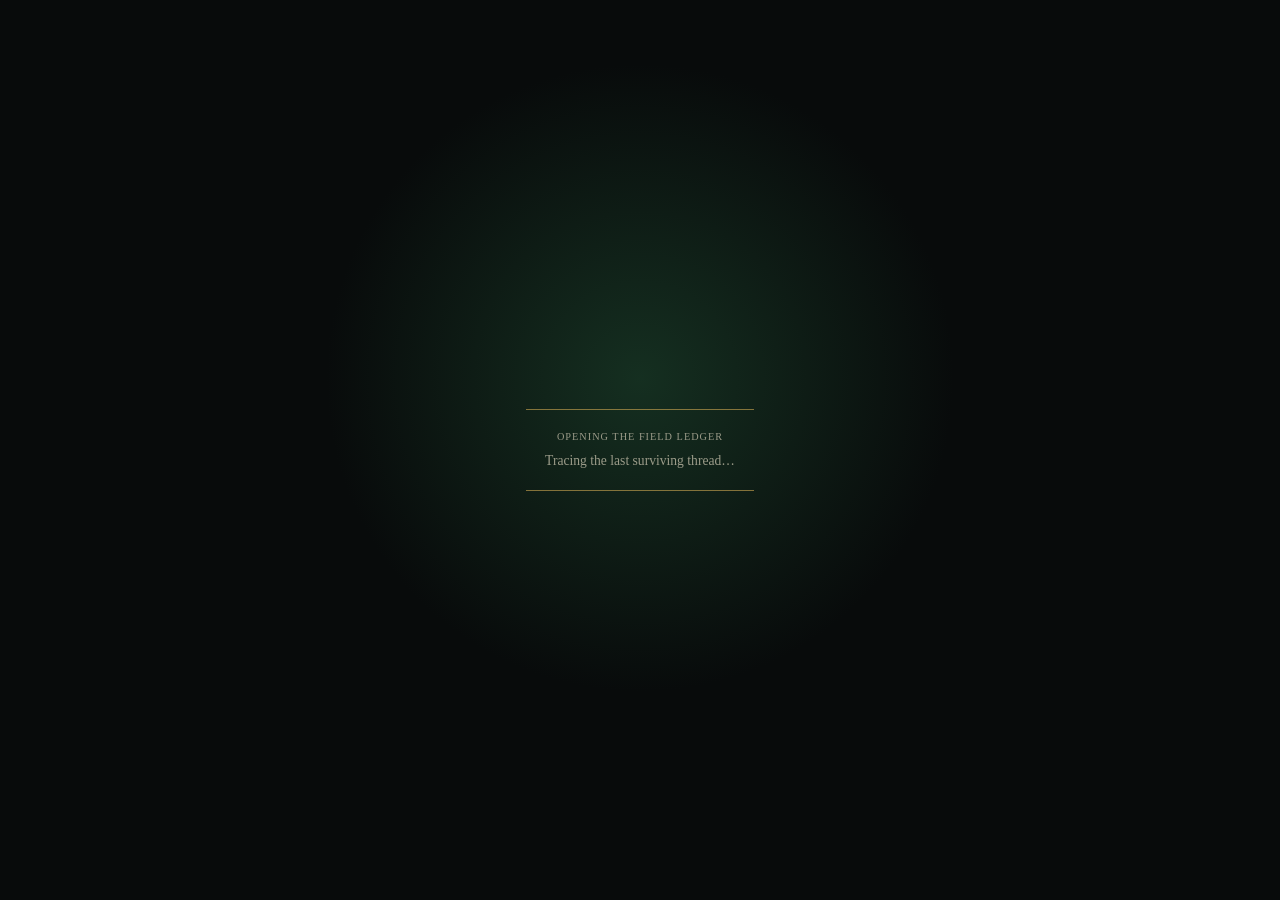
==== commit bb82c050: "Deploy build 2026-08-01 10:33 UTC" ====
--- a/index.html
+++ b/index.html
@@ -1 +1 @@
-<!DOCTYPE html><html lang="en" class="h-full antialiased"><head><meta charSet="utf-8"/><meta name="viewport" content="width=device-width, initial-scale=1"/><link rel="stylesheet" href="/_next/static/chunks/28mli4j7zwl5q.css" data-precedence="next"/><link rel="preload" as="script" fetchPriority="low" href="/_next/static/chunks/3ll07n217cgxf.js"/><script src="/_next/static/chunks/17c2xufnf7-1b.js" async=""></script><script src="/_next/static/chunks/0iec5q4ack_04.js" async=""></script><script src="/_next/static/chunks/turbopack-42txp5vxx_n1k.js" async=""></script><script src="/_next/static/chunks/1d4h-sglyo8ft.js" async=""></script><script src="/_next/static/chunks/14mumt5_n0xhi.js" async=""></script><script src="/_next/static/chunks/1cifs7e3g-4s-.js" async=""></script><script src="/_next/static/chunks/2z6gm6hztn7pg.js" async=""></script><title>Insight: Idle Occult Investigator</title><meta name="description" content="Train an investigator&#x27;s skills, survive folklore-drawn horrors, and never fully outrun what it costs you."/><script src="/_next/static/chunks/0cz1d0mv5g_q7.js" noModule=""></script></head><body class="min-h-full flex flex-col"><div hidden=""><!--$--><!--/$--></div><main class="flex-1 flex items-center justify-center"><p class="text-sm opacity-60">Loading...</p></main><!--$--><!--/$--><script src="/_next/static/chunks/3ll07n217cgxf.js" id="_R_" async=""></script><script>(self.__next_f=self.__next_f||[]).push([0])</script><script>self.__next_f.push([1,"1:\"$Sreact.fragment\"\n2:I[39756,[\"/_next/static/chunks/1d4h-sglyo8ft.js\",\"/_next/static/chunks/14mumt5_n0xhi.js\"],\"default\"]\n3:I[37457,[\"/_next/static/chunks/1d4h-sglyo8ft.js\",\"/_next/static/chunks/14mumt5_n0xhi.js\"],\"default\"]\n4:I[47257,[\"/_next/static/chunks/1d4h-sglyo8ft.js\",\"/_next/static/chunks/14mumt5_n0xhi.js\"],\"ClientPageRoot\"]\n5:I[31713,[\"/_next/static/chunks/1d4h-sglyo8ft.js\",\"/_next/static/chunks/14mumt5_n0xhi.js\",\"/_next/static/chunks/1cifs7e3g-4s-.js\",\"/_next/static/chunks/2z6gm6hztn7pg.js\"],\"default\"]\n8:I[97367,[\"/_next/static/chunks/1d4h-sglyo8ft.js\",\"/_next/static/chunks/14mumt5_n0xhi.js\"],\"OutletBoundary\"]\n9:\"$Sreact.suspense\"\nb:I[97367,[\"/_next/static/chunks/1d4h-sglyo8ft.js\",\"/_next/static/chunks/14mumt5_n0xhi.js\"],\"ViewportBoundary\"]\nd:I[97367,[\"/_next/static/chunks/1d4h-sglyo8ft.js\",\"/_next/static/chunks/14mumt5_n0xhi.js\"],\"MetadataBoundary\"]\nf:I[68027,[\"/_next/static/chunks/1d4h-sglyo8ft.js\",\"/_next/static/chunks/14mumt5_n0xhi.js\"],\"default\",1]\n:HL[\"/_next/static/chunks/28mli4j7zwl5q.css\",\"style\"]\n"])</script><script>self.__next_f.push([1,"0:{\"P\":null,\"c\":[\"\",\"\"],\"q\":\"\",\"i\":false,\"f\":[[[\"\",{\"children\":[\"__PAGE__\",{}]},\"$undefined\",\"$undefined\",16],[[\"$\",\"$1\",\"c\",{\"children\":[[[\"$\",\"link\",\"0\",{\"rel\":\"stylesheet\",\"href\":\"/_next/static/chunks/28mli4j7zwl5q.css\",\"precedence\":\"next\",\"crossOrigin\":\"$undefined\",\"nonce\":\"$undefined\"}],[\"$\",\"script\",\"script-0\",{\"src\":\"/_next/static/chunks/1d4h-sglyo8ft.js\",\"async\":true,\"nonce\":\"$undefined\"}],[\"$\",\"script\",\"script-1\",{\"src\":\"/_next/static/chunks/14mumt5_n0xhi.js\",\"async\":true,\"nonce\":\"$undefined\"}]],[\"$\",\"html\",null,{\"lang\":\"en\",\"className\":\"h-full antialiased\",\"children\":[\"$\",\"body\",null,{\"className\":\"min-h-full flex flex-col\",\"children\":[\"$\",\"$L2\",null,{\"parallelRouterKey\":\"children\",\"error\":\"$undefined\",\"errorStyles\":\"$undefined\",\"errorScripts\":\"$undefined\",\"template\":[\"$\",\"$L3\",null,{}],\"templateStyles\":\"$undefined\",\"templateScripts\":\"$undefined\",\"notFound\":[[[\"$\",\"title\",null,{\"children\":\"404: This page could not be found.\"}],[\"$\",\"div\",null,{\"style\":{\"fontFamily\":\"system-ui,\\\"Segoe UI\\\",Roboto,Helvetica,Arial,sans-serif,\\\"Apple Color Emoji\\\",\\\"Segoe UI Emoji\\\"\",\"height\":\"100vh\",\"textAlign\":\"center\",\"display\":\"flex\",\"flexDirection\":\"column\",\"alignItems\":\"center\",\"justifyContent\":\"center\"},\"children\":[\"$\",\"div\",null,{\"children\":[[\"$\",\"style\",null,{\"dangerouslySetInnerHTML\":{\"__html\":\"body{color:#000;background:#fff;margin:0}.next-error-h1{border-right:1px solid rgba(0,0,0,.3)}@media (prefers-color-scheme:dark){body{color:#fff;background:#000}.next-error-h1{border-right:1px solid rgba(255,255,255,.3)}}\"}}],[\"$\",\"h1\",null,{\"className\":\"next-error-h1\",\"style\":{\"display\":\"inline-block\",\"margin\":\"0 20px 0 0\",\"padding\":\"0 23px 0 0\",\"fontSize\":24,\"fontWeight\":500,\"verticalAlign\":\"top\",\"lineHeight\":\"49px\"},\"children\":404}],[\"$\",\"div\",null,{\"style\":{\"display\":\"inline-block\"},\"children\":[\"$\",\"h2\",null,{\"style\":{\"fontSize\":14,\"fontWeight\":400,\"lineHeight\":\"49px\",\"margin\":0},\"children\":\"This page could not be found.\"}]}]]}]}]],[]],\"forbidden\":\"$undefined\",\"unauthorized\":\"$undefined\"}]}]}]]}],{\"children\":[[\"$\",\"$1\",\"c\",{\"children\":[[\"$\",\"$L4\",null,{\"Component\":\"$5\",\"serverProvidedParams\":{\"searchParams\":{},\"params\":{},\"promises\":[\"$@6\",\"$@7\"]}}],[[\"$\",\"script\",\"script-0\",{\"src\":\"/_next/static/chunks/1cifs7e3g-4s-.js\",\"async\":true,\"nonce\":\"$undefined\"}],[\"$\",\"script\",\"script-1\",{\"src\":\"/_next/static/chunks/2z6gm6hztn7pg.js\",\"async\":true,\"nonce\":\"$undefined\"}]],[\"$\",\"$L8\",null,{\"children\":[\"$\",\"$9\",null,{\"name\":\"Next.MetadataOutlet\",\"children\":\"$@a\"}]}]]}],{},null,false,null]},null,false,null],[\"$\",\"$1\",\"h\",{\"children\":[null,[\"$\",\"$Lb\",null,{\"children\":\"$Lc\"}],[\"$\",\"div\",null,{\"hidden\":true,\"children\":[\"$\",\"$Ld\",null,{\"children\":[\"$\",\"$9\",null,{\"name\":\"Next.Metadata\",\"children\":\"$Le\"}]}]}],null]}],false]],\"m\":\"$undefined\",\"G\":[\"$f\",[[\"$\",\"link\",\"0\",{\"rel\":\"stylesheet\",\"href\":\"/_next/static/chunks/28mli4j7zwl5q.css\",\"precedence\":\"next\",\"crossOrigin\":\"$undefined\",\"nonce\":\"$undefined\"}]]],\"S\":true,\"h\":null,\"s\":\"$undefined\",\"l\":\"$undefined\",\"p\":\"$undefined\",\"d\":\"$undefined\",\"b\":\"tBTN8Fb07lPfVXP868ACj\"}\n"])</script><script>self.__next_f.push([1,"6:{}\n7:\"$0:f:0:1:1:children:0:props:children:0:props:serverProvidedParams:params\"\n"])</script><script>self.__next_f.push([1,"c:[[\"$\",\"meta\",\"0\",{\"charSet\":\"utf-8\"}],[\"$\",\"meta\",\"1\",{\"name\":\"viewport\",\"content\":\"width=device-width, initial-scale=1\"}]]\n"])</script><script>self.__next_f.push([1,"a:null\ne:[[\"$\",\"title\",\"0\",{\"children\":\"Insight: Idle Occult Investigator\"}],[\"$\",\"meta\",\"1\",{\"name\":\"description\",\"content\":\"Train an investigator's skills, survive folklore-drawn horrors, and never fully outrun what it costs you.\"}]]\n"])</script></body></html>+<!DOCTYPE html><html lang="en" class="h-full antialiased"><head><meta charSet="utf-8"/><meta name="viewport" content="width=device-width, initial-scale=1"/><link rel="stylesheet" href="/_next/static/chunks/2apf1d6rn7d25.css" data-precedence="next"/><link rel="preload" as="script" fetchPriority="low" href="/_next/static/chunks/3ll07n217cgxf.js"/><script src="/_next/static/chunks/17c2xufnf7-1b.js" async=""></script><script src="/_next/static/chunks/0iec5q4ack_04.js" async=""></script><script src="/_next/static/chunks/turbopack-42txp5vxx_n1k.js" async=""></script><script src="/_next/static/chunks/1d4h-sglyo8ft.js" async=""></script><script src="/_next/static/chunks/14mumt5_n0xhi.js" async=""></script><script src="/_next/static/chunks/1cifs7e3g-4s-.js" async=""></script><script src="/_next/static/chunks/0j_gaklxzjf6_.js" async=""></script><title>Insight: Idle Occult Investigator</title><meta name="description" content="Train an investigator&#x27;s skills, survive folklore-drawn horrors, and never fully outrun what it costs you."/><script src="/_next/static/chunks/0cz1d0mv5g_q7.js" noModule=""></script></head><body class="min-h-full flex flex-col"><div hidden=""><!--$--><!--/$--></div><main class="loading-rite flex-1 flex items-center justify-center"><div><p class="section-kicker">Opening the field ledger</p><p>Tracing the last surviving thread…</p></div></main><!--$--><!--/$--><script src="/_next/static/chunks/3ll07n217cgxf.js" id="_R_" async=""></script><script>(self.__next_f=self.__next_f||[]).push([0])</script><script>self.__next_f.push([1,"1:\"$Sreact.fragment\"\n2:I[39756,[\"/_next/static/chunks/1d4h-sglyo8ft.js\",\"/_next/static/chunks/14mumt5_n0xhi.js\"],\"default\"]\n3:I[37457,[\"/_next/static/chunks/1d4h-sglyo8ft.js\",\"/_next/static/chunks/14mumt5_n0xhi.js\"],\"default\"]\n4:I[47257,[\"/_next/static/chunks/1d4h-sglyo8ft.js\",\"/_next/static/chunks/14mumt5_n0xhi.js\"],\"ClientPageRoot\"]\n5:I[31713,[\"/_next/static/chunks/1d4h-sglyo8ft.js\",\"/_next/static/chunks/14mumt5_n0xhi.js\",\"/_next/static/chunks/1cifs7e3g-4s-.js\",\"/_next/static/chunks/0j_gaklxzjf6_.js\"],\"default\"]\n8:I[97367,[\"/_next/static/chunks/1d4h-sglyo8ft.js\",\"/_next/static/chunks/14mumt5_n0xhi.js\"],\"OutletBoundary\"]\n9:\"$Sreact.suspense\"\nb:I[97367,[\"/_next/static/chunks/1d4h-sglyo8ft.js\",\"/_next/static/chunks/14mumt5_n0xhi.js\"],\"ViewportBoundary\"]\nd:I[97367,[\"/_next/static/chunks/1d4h-sglyo8ft.js\",\"/_next/static/chunks/14mumt5_n0xhi.js\"],\"MetadataBoundary\"]\nf:I[68027,[\"/_next/static/chunks/1d4h-sglyo8ft.js\",\"/_next/static/chunks/14mumt5_n0xhi.js\"],\"default\",1]\n:HL[\"/_next/static/chunks/2apf1d6rn7d25.css\",\"style\"]\n"])</script><script>self.__next_f.push([1,"0:{\"P\":null,\"c\":[\"\",\"\"],\"q\":\"\",\"i\":false,\"f\":[[[\"\",{\"children\":[\"__PAGE__\",{}]},\"$undefined\",\"$undefined\",16],[[\"$\",\"$1\",\"c\",{\"children\":[[[\"$\",\"link\",\"0\",{\"rel\":\"stylesheet\",\"href\":\"/_next/static/chunks/2apf1d6rn7d25.css\",\"precedence\":\"next\",\"crossOrigin\":\"$undefined\",\"nonce\":\"$undefined\"}],[\"$\",\"script\",\"script-0\",{\"src\":\"/_next/static/chunks/1d4h-sglyo8ft.js\",\"async\":true,\"nonce\":\"$undefined\"}],[\"$\",\"script\",\"script-1\",{\"src\":\"/_next/static/chunks/14mumt5_n0xhi.js\",\"async\":true,\"nonce\":\"$undefined\"}]],[\"$\",\"html\",null,{\"lang\":\"en\",\"className\":\"h-full antialiased\",\"children\":[\"$\",\"body\",null,{\"className\":\"min-h-full flex flex-col\",\"children\":[\"$\",\"$L2\",null,{\"parallelRouterKey\":\"children\",\"error\":\"$undefined\",\"errorStyles\":\"$undefined\",\"errorScripts\":\"$undefined\",\"template\":[\"$\",\"$L3\",null,{}],\"templateStyles\":\"$undefined\",\"templateScripts\":\"$undefined\",\"notFound\":[[[\"$\",\"title\",null,{\"children\":\"404: This page could not be found.\"}],[\"$\",\"div\",null,{\"style\":{\"fontFamily\":\"system-ui,\\\"Segoe UI\\\",Roboto,Helvetica,Arial,sans-serif,\\\"Apple Color Emoji\\\",\\\"Segoe UI Emoji\\\"\",\"height\":\"100vh\",\"textAlign\":\"center\",\"display\":\"flex\",\"flexDirection\":\"column\",\"alignItems\":\"center\",\"justifyContent\":\"center\"},\"children\":[\"$\",\"div\",null,{\"children\":[[\"$\",\"style\",null,{\"dangerouslySetInnerHTML\":{\"__html\":\"body{color:#000;background:#fff;margin:0}.next-error-h1{border-right:1px solid rgba(0,0,0,.3)}@media (prefers-color-scheme:dark){body{color:#fff;background:#000}.next-error-h1{border-right:1px solid rgba(255,255,255,.3)}}\"}}],[\"$\",\"h1\",null,{\"className\":\"next-error-h1\",\"style\":{\"display\":\"inline-block\",\"margin\":\"0 20px 0 0\",\"padding\":\"0 23px 0 0\",\"fontSize\":24,\"fontWeight\":500,\"verticalAlign\":\"top\",\"lineHeight\":\"49px\"},\"children\":404}],[\"$\",\"div\",null,{\"style\":{\"display\":\"inline-block\"},\"children\":[\"$\",\"h2\",null,{\"style\":{\"fontSize\":14,\"fontWeight\":400,\"lineHeight\":\"49px\",\"margin\":0},\"children\":\"This page could not be found.\"}]}]]}]}]],[]],\"forbidden\":\"$undefined\",\"unauthorized\":\"$undefined\"}]}]}]]}],{\"children\":[[\"$\",\"$1\",\"c\",{\"children\":[[\"$\",\"$L4\",null,{\"Component\":\"$5\",\"serverProvidedParams\":{\"searchParams\":{},\"params\":{},\"promises\":[\"$@6\",\"$@7\"]}}],[[\"$\",\"script\",\"script-0\",{\"src\":\"/_next/static/chunks/1cifs7e3g-4s-.js\",\"async\":true,\"nonce\":\"$undefined\"}],[\"$\",\"script\",\"script-1\",{\"src\":\"/_next/static/chunks/0j_gaklxzjf6_.js\",\"async\":true,\"nonce\":\"$undefined\"}]],[\"$\",\"$L8\",null,{\"children\":[\"$\",\"$9\",null,{\"name\":\"Next.MetadataOutlet\",\"children\":\"$@a\"}]}]]}],{},null,false,null]},null,false,null],[\"$\",\"$1\",\"h\",{\"children\":[null,[\"$\",\"$Lb\",null,{\"children\":\"$Lc\"}],[\"$\",\"div\",null,{\"hidden\":true,\"children\":[\"$\",\"$Ld\",null,{\"children\":[\"$\",\"$9\",null,{\"name\":\"Next.Metadata\",\"children\":\"$Le\"}]}]}],null]}],false]],\"m\":\"$undefined\",\"G\":[\"$f\",[[\"$\",\"link\",\"0\",{\"rel\":\"stylesheet\",\"href\":\"/_next/static/chunks/2apf1d6rn7d25.css\",\"precedence\":\"next\",\"crossOrigin\":\"$undefined\",\"nonce\":\"$undefined\"}]]],\"S\":true,\"h\":null,\"s\":\"$undefined\",\"l\":\"$undefined\",\"p\":\"$undefined\",\"d\":\"$undefined\",\"b\":\"8Upr_4m9ZB1FzEB6aMNBE\"}\n"])</script><script>self.__next_f.push([1,"6:{}\n7:\"$0:f:0:1:1:children:0:props:children:0:props:serverProvidedParams:params\"\n"])</script><script>self.__next_f.push([1,"c:[[\"$\",\"meta\",\"0\",{\"charSet\":\"utf-8\"}],[\"$\",\"meta\",\"1\",{\"name\":\"viewport\",\"content\":\"width=device-width, initial-scale=1\"}]]\n"])</script><script>self.__next_f.push([1,"a:null\ne:[[\"$\",\"title\",\"0\",{\"children\":\"Insight: Idle Occult Investigator\"}],[\"$\",\"meta\",\"1\",{\"name\":\"description\",\"content\":\"Train an investigator's skills, survive folklore-drawn horrors, and never fully outrun what it costs you.\"}]]\n"])</script></body></html>
--- a/_next/static/chunks/2apf1d6rn7d25.css
+++ b/_next/static/chunks/2apf1d6rn7d25.css
@@ -0,0 +1 @@
+@layer properties{@supports (((-webkit-hyphens:none)) and (not (margin-trim:inline))) or ((-moz-orient:inline) and (not (color:rgb(from red r g b)))){*,:before,:after,::backdrop{--tw-rotate-x:initial;--tw-rotate-y:initial;--tw-rotate-z:initial;--tw-skew-x:initial;--tw-skew-y:initial;--tw-space-y-reverse:0;--tw-border-style:solid;--tw-leading:initial;--tw-font-weight:initial;--tw-tracking:initial;--tw-ordinal:initial;--tw-slashed-zero:initial;--tw-numeric-figure:initial;--tw-numeric-spacing:initial;--tw-numeric-fraction:initial;--tw-shadow:0 0 #0000;--tw-shadow-color:initial;--tw-shadow-alpha:100%;--tw-inset-shadow:0 0 #0000;--tw-inset-shadow-color:initial;--tw-inset-shadow-alpha:100%;--tw-ring-color:initial;--tw-ring-shadow:0 0 #0000;--tw-inset-ring-color:initial;--tw-inset-ring-shadow:0 0 #0000;--tw-ring-inset:initial;--tw-ring-offset-width:0px;--tw-ring-offset-color:#fff;--tw-ring-offset-shadow:0 0 #0000;--tw-blur:initial;--tw-brightness:initial;--tw-contrast:initial;--tw-grayscale:initial;--tw-hue-rotate:initial;--tw-invert:initial;--tw-opacity:initial;--tw-saturate:initial;--tw-sepia:initial;--tw-drop-shadow:initial;--tw-drop-shadow-color:initial;--tw-drop-shadow-alpha:100%;--tw-drop-shadow-size:initial;--tw-backdrop-blur:initial;--tw-backdrop-brightness:initial;--tw-backdrop-contrast:initial;--tw-backdrop-grayscale:initial;--tw-backdrop-hue-rotate:initial;--tw-backdrop-invert:initial;--tw-backdrop-opacity:initial;--tw-backdrop-saturate:initial;--tw-backdrop-sepia:initial}}}@layer theme{:root,:host{--font-sans:-apple-system, BlinkMacSystemFont, "Segoe UI", Roboto, "Helvetica Neue", "Noto Sans", Arial, sans-serif, "Apple Color Emoji", "Segoe UI Emoji", "Segoe UI Symbol", "Noto Color Emoji";--font-serif:ui-serif, Georgia, Cambria, "Times New Roman", Times, serif;--font-mono:ui-monospace, SFMono-Regular, Menlo, Monaco, Consolas, "Liberation Mono", "Courier New", monospace;--spacing:.25rem;--container-3xl:48rem;--text-xs:.75rem;--text-xs--line-height:calc(1 / .75);--text-sm:.875rem;--text-sm--line-height:calc(1.25 / .875);--text-base:1rem;--text-base--line-height:calc(1.5 / 1);--text-lg:1.125rem;--text-lg--line-height:calc(1.75 / 1.125);--text-xl:1.25rem;--text-xl--line-height:calc(1.75 / 1.25);--text-2xl:1.5rem;--text-2xl--line-height:calc(2 / 1.5);--font-weight-normal:400;--font-weight-medium:500;--font-weight-semibold:600;--tracking-wide:.025em;--tracking-wider:.05em;--leading-snug:1.375;--leading-relaxed:1.625;--default-transition-duration:.15s;--default-transition-timing-function:cubic-bezier(.4, 0, .2, 1);--default-font-family:var(--font-sans);--default-mono-font-family:var(--font-mono);--color-ink:#080b0b;--color-panel:#101514;--color-panel-soft:#19201d;--color-panel-deep:#0b100e;--color-line:#35413a;--color-line-bright:#5e7263;--color-accent:#85c88c;--color-accent-soft:#173524;--color-gold:#d2aa52;--color-gold-soft:#3a2c13;--color-danger:#c44c3d;--color-danger-soft:#371b1a;--color-lore:#c89bc7;--color-lore-soft:#2e2032;--color-warning:#d89147;--color-ink-text:#e2ded0;--color-ink-muted:#9b9b89}}@layer base{*,:after,:before,::backdrop{box-sizing:border-box;border:0 solid;margin:0;padding:0}::file-selector-button{box-sizing:border-box;border:0 solid;margin:0;padding:0}html,:host{-webkit-text-size-adjust:100%;tab-size:4;line-height:1.5;font-family:var(--default-font-family,-apple-system, BlinkMacSystemFont, "Segoe UI", Roboto, "Helvetica Neue", "Noto Sans", Arial, sans-serif, "Apple Color Emoji", "Segoe UI Emoji", "Segoe UI Symbol", "Noto Color Emoji");font-feature-settings:var(--default-font-feature-settings,normal);font-variation-settings:var(--default-font-variation-settings,normal);-webkit-tap-highlight-color:transparent}hr{height:0;color:inherit;border-top-width:1px}abbr:where([title]){-webkit-text-decoration:underline dotted;text-decoration:underline dotted}h1,h2,h3,h4,h5,h6{font-size:inherit;font-weight:inherit}a{color:inherit;-webkit-text-decoration:inherit;-webkit-text-decoration:inherit;-webkit-text-decoration:inherit;-webkit-text-decoration:inherit;text-decoration:inherit}b,strong{font-weight:bolder}code,kbd,samp,pre{font-family:var(--default-mono-font-family,ui-monospace, SFMono-Regular, Menlo, Monaco, Consolas, "Liberation Mono", "Courier New", monospace);font-feature-settings:var(--default-mono-font-feature-settings,normal);font-variation-settings:var(--default-mono-font-variation-settings,normal);font-size:1em}small{font-size:80%}sub,sup{vertical-align:baseline;font-size:75%;line-height:0;position:relative}sub{bottom:-.25em}sup{top:-.5em}table{text-indent:0;border-color:inherit;border-collapse:collapse}:-moz-focusring:where(:not(iframe)){outline:auto}progress{vertical-align:baseline}summary{display:list-item}ol,ul,menu{list-style:none}img,svg,video,canvas,audio,iframe,embed,object{vertical-align:middle;display:block}img,video{max-width:100%;height:auto}button,input,select,optgroup,textarea{font:inherit;font-feature-settings:inherit;font-variation-settings:inherit;letter-spacing:inherit;color:inherit;opacity:1;background-color:#0000;border-radius:0}::file-selector-button{font:inherit;font-feature-settings:inherit;font-variation-settings:inherit;letter-spacing:inherit;color:inherit;opacity:1;background-color:#0000;border-radius:0}:where(select:is([multiple],[size])) optgroup{font-weight:bolder}:where(select:is([multiple],[size])) optgroup option{padding-inline-start:20px}::file-selector-button{margin-inline-end:4px}::placeholder{opacity:1}@supports (not ((-webkit-appearance:-apple-pay-button))) or (contain-intrinsic-size:1px){::placeholder{color:currentColor}@supports (color:color-mix(in lab, red, red)){::placeholder{color:color-mix(in oklab, currentcolor 50%, transparent)}}}textarea{resize:vertical}::-webkit-search-decoration{-webkit-appearance:none}::-webkit-date-and-time-value{min-height:1lh;text-align:inherit}::-webkit-datetime-edit{display:inline-flex}::-webkit-datetime-edit-fields-wrapper{padding:0}::-webkit-datetime-edit{padding-block:0}::-webkit-datetime-edit-year-field{padding-block:0}::-webkit-datetime-edit-month-field{padding-block:0}::-webkit-datetime-edit-day-field{padding-block:0}::-webkit-datetime-edit-hour-field{padding-block:0}::-webkit-datetime-edit-minute-field{padding-block:0}::-webkit-datetime-edit-second-field{padding-block:0}::-webkit-datetime-edit-millisecond-field{padding-block:0}::-webkit-datetime-edit-meridiem-field{padding-block:0}::-webkit-calendar-picker-indicator{line-height:1}:-moz-ui-invalid{box-shadow:none}button,input:where([type=button],[type=reset],[type=submit]){appearance:button}::file-selector-button{appearance:button}::-webkit-inner-spin-button{height:auto}::-webkit-outer-spin-button{height:auto}[hidden]:where(:not([hidden=until-found])){display:none!important}}@layer components;@layer utilities{.pointer-events-none{pointer-events:none}.invisible{visibility:hidden}.visible{visibility:visible}.sr-only{clip-path:inset(50%);white-space:nowrap;border-width:0;width:1px;height:1px;margin:-1px;padding:0;position:absolute;overflow:hidden}.absolute{position:absolute}.fixed{position:fixed}.relative{position:relative}.static{position:static}.inset-x-0{inset-inline:0}.-top-5{top:calc(var(--spacing) * -5)}.top-1\/2{top:50%}.top-2{top:calc(var(--spacing) * 2)}.bottom-0{bottom:0}.left-1\/2{left:50%}.z-20{z-index:20}.mx-auto{margin-inline:auto}.-mt-1{margin-top:calc(var(--spacing) * -1)}.mt-0\.5{margin-top:calc(var(--spacing) * .5)}.mt-1{margin-top:var(--spacing)}.mt-1\.5{margin-top:calc(var(--spacing) * 1.5)}.mt-2{margin-top:calc(var(--spacing) * 2)}.mt-3{margin-top:calc(var(--spacing) * 3)}.mt-4{margin-top:calc(var(--spacing) * 4)}.mr-0\.5{margin-right:calc(var(--spacing) * .5)}.mr-auto{margin-right:auto}.mb-1{margin-bottom:var(--spacing)}.mb-1\.5{margin-bottom:calc(var(--spacing) * 1.5)}.mb-2{margin-bottom:calc(var(--spacing) * 2)}.block{display:block}.flex{display:flex}.grid{display:grid}.hidden{display:none}.inline{display:inline}.table{display:table}.h-1{height:var(--spacing)}.h-3{height:calc(var(--spacing) * 3)}.h-3\.5{height:calc(var(--spacing) * 3.5)}.h-4{height:calc(var(--spacing) * 4)}.h-5{height:calc(var(--spacing) * 5)}.h-6{height:calc(var(--spacing) * 6)}.h-7{height:calc(var(--spacing) * 7)}.h-10{height:calc(var(--spacing) * 10)}.h-full{height:100%}.min-h-16{min-height:calc(var(--spacing) * 16)}.min-h-full{min-height:100%}.min-h-screen{min-height:100vh}.w-3{width:calc(var(--spacing) * 3)}.w-3\.5{width:calc(var(--spacing) * 3.5)}.w-4{width:calc(var(--spacing) * 4)}.w-5{width:calc(var(--spacing) * 5)}.w-6{width:calc(var(--spacing) * 6)}.w-7{width:calc(var(--spacing) * 7)}.w-10{width:calc(var(--spacing) * 10)}.w-14{width:calc(var(--spacing) * 14)}.w-full{width:100%}.max-w-3xl{max-width:var(--container-3xl)}.max-w-24{max-width:calc(var(--spacing) * 24)}.min-w-0{min-width:0}.flex-1{flex:1}.shrink-0{flex-shrink:0}.grow{flex-grow:1}.transform{transform:var(--tw-rotate-x,) var(--tw-rotate-y,) var(--tw-rotate-z,) var(--tw-skew-x,) var(--tw-skew-y,)}.resize{resize:both}.grid-cols-3{grid-template-columns:repeat(3,minmax(0,1fr))}.flex-col{flex-direction:column}.flex-wrap{flex-wrap:wrap}.items-baseline{align-items:baseline}.items-center{align-items:center}.items-end{align-items:flex-end}.items-start{align-items:flex-start}.justify-between{justify-content:space-between}.justify-center{justify-content:center}.justify-end{justify-content:flex-end}.gap-1{gap:var(--spacing)}.gap-1\.5{gap:calc(var(--spacing) * 1.5)}.gap-2{gap:calc(var(--spacing) * 2)}.gap-2\.5{gap:calc(var(--spacing) * 2.5)}.gap-3{gap:calc(var(--spacing) * 3)}:where(.space-y-1>:not(:last-child)){--tw-space-y-reverse:0;margin-block-start:calc(var(--spacing) * var(--tw-space-y-reverse));margin-block-end:calc(var(--spacing) * calc(1 - var(--tw-space-y-reverse)))}:where(.space-y-1\.5>:not(:last-child)){--tw-space-y-reverse:0;margin-block-start:calc(calc(var(--spacing) * 1.5) * var(--tw-space-y-reverse));margin-block-end:calc(calc(var(--spacing) * 1.5) * calc(1 - var(--tw-space-y-reverse)))}:where(.space-y-2>:not(:last-child)){--tw-space-y-reverse:0;margin-block-start:calc(calc(var(--spacing) * 2) * var(--tw-space-y-reverse));margin-block-end:calc(calc(var(--spacing) * 2) * calc(1 - var(--tw-space-y-reverse)))}:where(.space-y-3>:not(:last-child)){--tw-space-y-reverse:0;margin-block-start:calc(calc(var(--spacing) * 3) * var(--tw-space-y-reverse));margin-block-end:calc(calc(var(--spacing) * 3) * calc(1 - var(--tw-space-y-reverse)))}.gap-x-3{column-gap:calc(var(--spacing) * 3)}.gap-y-1\.5{row-gap:calc(var(--spacing) * 1.5)}.truncate{text-overflow:ellipsis;white-space:nowrap;overflow:hidden}.overflow-hidden{overflow:hidden}.overflow-visible{overflow:visible}.rounded{border-radius:.25rem}.rounded-full{border-radius:3.40282e38px}.border{border-style:var(--tw-border-style);border-width:1px}.border-t{border-top-style:var(--tw-border-style);border-top-width:1px}.border-b{border-bottom-style:var(--tw-border-style);border-bottom-width:1px}.border-l-2{border-left-style:var(--tw-border-style);border-left-width:2px}.border-accent{border-color:var(--color-accent)}.border-accent\/40{border-color:#85c88c66}@supports (color:color-mix(in lab, red, red)){.border-accent\/40{border-color:color-mix(in oklab, var(--color-accent) 40%, transparent)}}.border-accent\/60{border-color:#85c88c99}@supports (color:color-mix(in lab, red, red)){.border-accent\/60{border-color:color-mix(in oklab, var(--color-accent) 60%, transparent)}}.border-danger{border-color:var(--color-danger)}.border-gold{border-color:var(--color-gold)}.border-gold\/20{border-color:#d2aa5233}@supports (color:color-mix(in lab, red, red)){.border-gold\/20{border-color:color-mix(in oklab, var(--color-gold) 20%, transparent)}}.border-gold\/25{border-color:#d2aa5240}@supports (color:color-mix(in lab, red, red)){.border-gold\/25{border-color:color-mix(in oklab, var(--color-gold) 25%, transparent)}}.border-line{border-color:var(--color-line)}.border-line\/70{border-color:#35413ab3}@supports (color:color-mix(in lab, red, red)){.border-line\/70{border-color:color-mix(in oklab, var(--color-line) 70%, transparent)}}.border-l-danger\/70{border-left-color:#c44c3db3}@supports (color:color-mix(in lab, red, red)){.border-l-danger\/70{border-left-color:color-mix(in oklab, var(--color-danger) 70%, transparent)}}.bg-accent{background-color:var(--color-accent)}.bg-accent-soft{background-color:var(--color-accent-soft)}.bg-gold{background-color:var(--color-gold)}.bg-ink{background-color:var(--color-ink)}.bg-ink\/40{background-color:#080b0b66}@supports (color:color-mix(in lab, red, red)){.bg-ink\/40{background-color:color-mix(in oklab, var(--color-ink) 40%, transparent)}}.bg-ink\/50{background-color:#080b0b80}@supports (color:color-mix(in lab, red, red)){.bg-ink\/50{background-color:color-mix(in oklab, var(--color-ink) 50%, transparent)}}.bg-panel-deep{background-color:var(--color-panel-deep)}.bg-panel\/95{background-color:#101514f2}@supports (color:color-mix(in lab, red, red)){.bg-panel\/95{background-color:color-mix(in oklab, var(--color-panel) 95%, transparent)}}.p-2{padding:calc(var(--spacing) * 2)}.p-3{padding:calc(var(--spacing) * 3)}.p-4{padding:calc(var(--spacing) * 4)}.px-1{padding-inline:var(--spacing)}.px-1\.5{padding-inline:calc(var(--spacing) * 1.5)}.px-2{padding-inline:calc(var(--spacing) * 2)}.px-3{padding-inline:calc(var(--spacing) * 3)}.px-4{padding-inline:calc(var(--spacing) * 4)}.py-0\.5{padding-block:calc(var(--spacing) * .5)}.py-1{padding-block:var(--spacing)}.py-1\.5{padding-block:calc(var(--spacing) * 1.5)}.py-2{padding-block:calc(var(--spacing) * 2)}.py-3{padding-block:calc(var(--spacing) * 3)}.py-4{padding-block:calc(var(--spacing) * 4)}.pt-2\.5{padding-top:calc(var(--spacing) * 2.5)}.pt-3{padding-top:calc(var(--spacing) * 3)}.pt-px{padding-top:1px}.pb-2{padding-bottom:calc(var(--spacing) * 2)}.pb-16{padding-bottom:calc(var(--spacing) * 16)}.pb-\[env\(safe-area-inset-bottom\)\]{padding-bottom:env(safe-area-inset-bottom)}.text-center{text-align:center}.text-left{text-align:left}.text-right{text-align:right}.font-serif{font-family:var(--font-serif)}.text-2xl{font-size:var(--text-2xl);line-height:var(--tw-leading,var(--text-2xl--line-height))}.text-base{font-size:var(--text-base);line-height:var(--tw-leading,var(--text-base--line-height))}.text-lg{font-size:var(--text-lg);line-height:var(--tw-leading,var(--text-lg--line-height))}.text-sm{font-size:var(--text-sm);line-height:var(--tw-leading,var(--text-sm--line-height))}.text-xl{font-size:var(--text-xl);line-height:var(--tw-leading,var(--text-xl--line-height))}.text-xs{font-size:var(--text-xs);line-height:var(--tw-leading,var(--text-xs--line-height))}.text-\[\.98rem\]{font-size:.98rem}.text-\[8px\]{font-size:8px}.text-\[9px\]{font-size:9px}.text-\[10px\]{font-size:10px}.text-\[11px\]{font-size:11px}.leading-relaxed{--tw-leading:var(--leading-relaxed);line-height:var(--leading-relaxed)}.leading-snug{--tw-leading:var(--leading-snug);line-height:var(--leading-snug)}.font-medium{--tw-font-weight:var(--font-weight-medium);font-weight:var(--font-weight-medium)}.font-normal{--tw-font-weight:var(--font-weight-normal);font-weight:var(--font-weight-normal)}.font-semibold{--tw-font-weight:var(--font-weight-semibold);font-weight:var(--font-weight-semibold)}.tracking-\[\.2em\]{--tw-tracking:.2em;letter-spacing:.2em}.tracking-wide{--tw-tracking:var(--tracking-wide);letter-spacing:var(--tracking-wide)}.tracking-wider{--tw-tracking:var(--tracking-wider);letter-spacing:var(--tracking-wider)}.whitespace-nowrap{white-space:nowrap}.text-accent{color:var(--color-accent)}.text-danger{color:var(--color-danger)}.text-gold{color:var(--color-gold)}.text-gold\/70{color:#d2aa52b3}@supports (color:color-mix(in lab, red, red)){.text-gold\/70{color:color-mix(in oklab, var(--color-gold) 70%, transparent)}}.text-gold\/75{color:#d2aa52bf}@supports (color:color-mix(in lab, red, red)){.text-gold\/75{color:color-mix(in oklab, var(--color-gold) 75%, transparent)}}.text-ink-muted{color:var(--color-ink-muted)}.text-ink-text{color:var(--color-ink-text)}.text-line{color:var(--color-line)}.text-lore{color:var(--color-lore)}.text-lore\/80{color:#c89bc7cc}@supports (color:color-mix(in lab, red, red)){.text-lore\/80{color:color-mix(in oklab, var(--color-lore) 80%, transparent)}}.text-warning{color:var(--color-warning)}.uppercase{text-transform:uppercase}.italic{font-style:italic}.tabular-nums{--tw-numeric-spacing:tabular-nums;font-variant-numeric:var(--tw-ordinal,) var(--tw-slashed-zero,) var(--tw-numeric-figure,) var(--tw-numeric-spacing,) var(--tw-numeric-fraction,)}.underline{text-decoration-line:underline}.decoration-lore\/40{text-decoration-color:#c89bc766}@supports (color:color-mix(in lab, red, red)){.decoration-lore\/40{-webkit-text-decoration-color:color-mix(in oklab, var(--color-lore) 40%, transparent);-webkit-text-decoration-color:color-mix(in oklab, var(--color-lore) 40%, transparent);-webkit-text-decoration-color:color-mix(in oklab, var(--color-lore) 40%, transparent);text-decoration-color:color-mix(in oklab, var(--color-lore) 40%, transparent)}}.underline-offset-2{text-underline-offset:2px}.antialiased{-webkit-font-smoothing:antialiased;-moz-osx-font-smoothing:grayscale}.opacity-30{opacity:.3}.opacity-50{opacity:.5}.opacity-55{opacity:.55}.opacity-60{opacity:.6}.shadow{--tw-shadow:0 1px 3px 0 var(--tw-shadow-color,#0000001a), 0 1px 2px -1px var(--tw-shadow-color,#0000001a);box-shadow:var(--tw-inset-shadow), var(--tw-inset-ring-shadow), var(--tw-ring-offset-shadow), var(--tw-ring-shadow), var(--tw-shadow)}.shadow-\[0_8px_24px_rgba\(0\,0\,0\,\.25\)\]{--tw-shadow:0 8px 24px var(--tw-shadow-color,#00000040);box-shadow:var(--tw-inset-shadow), var(--tw-inset-ring-shadow), var(--tw-ring-offset-shadow), var(--tw-ring-shadow), var(--tw-shadow)}.ring{--tw-ring-shadow:var(--tw-ring-inset,) 0 0 0 calc(1px + var(--tw-ring-offset-width)) var(--tw-ring-color,currentcolor);box-shadow:var(--tw-inset-shadow), var(--tw-inset-ring-shadow), var(--tw-ring-offset-shadow), var(--tw-ring-shadow), var(--tw-shadow)}.blur{--tw-blur:blur(8px);filter:var(--tw-blur,) var(--tw-brightness,) var(--tw-contrast,) var(--tw-grayscale,) var(--tw-hue-rotate,) var(--tw-invert,) var(--tw-saturate,) var(--tw-sepia,) var(--tw-drop-shadow,)}.filter{filter:var(--tw-blur,) var(--tw-brightness,) var(--tw-contrast,) var(--tw-grayscale,) var(--tw-hue-rotate,) var(--tw-invert,) var(--tw-saturate,) var(--tw-sepia,) var(--tw-drop-shadow,)}.backdrop-blur{--tw-backdrop-blur:blur(8px);-webkit-backdrop-filter:var(--tw-backdrop-blur,) var(--tw-backdrop-brightness,) var(--tw-backdrop-contrast,) var(--tw-backdrop-grayscale,) var(--tw-backdrop-hue-rotate,) var(--tw-backdrop-invert,) var(--tw-backdrop-opacity,) var(--tw-backdrop-saturate,) var(--tw-backdrop-sepia,);backdrop-filter:var(--tw-backdrop-blur,) var(--tw-backdrop-brightness,) var(--tw-backdrop-contrast,) var(--tw-backdrop-grayscale,) var(--tw-backdrop-hue-rotate,) var(--tw-backdrop-invert,) var(--tw-backdrop-opacity,) var(--tw-backdrop-saturate,) var(--tw-backdrop-sepia,)}.transition{transition-property:color,background-color,border-color,outline-color,text-decoration-color,fill,stroke,--tw-gradient-from,--tw-gradient-via,--tw-gradient-to,opacity,box-shadow,transform,translate,scale,rotate,filter,-webkit-backdrop-filter,backdrop-filter,display,content-visibility,overlay,pointer-events;transition-timing-function:var(--tw-ease,var(--default-transition-timing-function));transition-duration:var(--tw-duration,var(--default-transition-duration))}.outline-none{--tw-outline-style:none;outline-style:none}.focus\:border-gold:focus{border-color:var(--color-gold)}.active\:scale-\[\.98\]:active{scale:.98}.disabled\:opacity-30:disabled{opacity:.3}.disabled\:opacity-35:disabled{opacity:.35}}:root{--background:var(--color-ink);--foreground:var(--color-ink-text)}*{box-sizing:border-box}body{min-height:100vh;color:var(--foreground);background-color:var(--background);background-image:radial-gradient(circle at 50% -10%,#85c88c2e,#0000 32rem),radial-gradient(circle at 50% 110%,#d2aa5214,#0000 28rem),repeating-linear-gradient(0deg,#e2ded003 0 1px,#0000 1px 4px);margin:0}@supports (color:color-mix(in lab, red, red)){body{background-image:radial-gradient(circle at 50% -10%, color-mix(in srgb, var(--color-accent), transparent 82%), transparent 32rem), radial-gradient(circle at 50% 110%, color-mix(in srgb, var(--color-gold), transparent 92%), transparent 28rem), repeating-linear-gradient(0deg, color-mix(in srgb, var(--color-ink-text), transparent 99%) 0 1px, transparent 1px 4px)}}body{font-family:Georgia,Times New Roman,serif}button{cursor:pointer;font-family:inherit}button:disabled{cursor:not-allowed}.occult-app{border-inline:1px solid #5e726373;width:100%;max-width:430px;margin:0 auto;position:relative;overflow:clip}@supports (color:color-mix(in lab, red, red)){.occult-app{border-inline:1px solid color-mix(in srgb, var(--color-line-bright), transparent 55%)}}.occult-app{background:linear-gradient(90deg, #85c88c1a, transparent 8%, transparent 92%, #85c88c1a), var(--color-ink)}@supports (color:color-mix(in lab, red, red)){.occult-app{background:linear-gradient(90deg, color-mix(in srgb, var(--color-accent), transparent 90%), transparent 8%, transparent 92%, color-mix(in srgb, var(--color-accent), transparent 90%)), var(--color-ink)}}.occult-app{box-shadow:0 0 0 1px #040606,0 18px 55px #000000ad}@supports (color:color-mix(in lab, red, red)){.occult-app{box-shadow:0 0 0 1px color-mix(in srgb, var(--color-ink), black 45%), 0 18px 55px #000000ad}}.occult-app .max-w-3xl{max-width:430px}.occult-app main{letter-spacing:.005em}.game-header{z-index:15;position:sticky;top:0;border-color:#5e7263a3!important}@supports (color:color-mix(in lab, red, red)){.game-header{border-color:color-mix(in srgb, var(--color-line-bright), transparent 36%)!important}}.game-header{background:linear-gradient(#101514fa,#080b0bfa)!important}@supports (color:color-mix(in lab, red, red)){.game-header{background:linear-gradient(180deg, color-mix(in srgb, var(--color-panel), transparent 2%), color-mix(in srgb, var(--color-ink), transparent 2%))!important}}.game-header{box-shadow:0 8px 24px #00000059}.header-currency{grid-template-columns:repeat(2,minmax(0,1fr));gap:.55rem;padding-inline:.1rem;display:grid}.currency-card{border:1px solid #5e726394;align-items:center;gap:.42rem;min-height:2.65rem;padding:.25rem .38rem;display:flex}@supports (color:color-mix(in lab, red, red)){.currency-card{border:1px solid color-mix(in srgb, var(--color-line-bright), transparent 42%)}}.currency-card{background:linear-gradient(135deg, #19201dc7, var(--color-panel-deep));border-radius:.3rem}@supports (color:color-mix(in lab, red, red)){.currency-card{background:linear-gradient(135deg, color-mix(in srgb, var(--color-panel-soft), transparent 22%), var(--color-panel-deep))}}.currency-card{box-shadow:inset 0 0 13px #00000057}.currency-card--insight{border-color:#85c88c6b}@supports (color:color-mix(in lab, red, red)){.currency-card--insight{border-color:color-mix(in srgb, var(--color-accent), transparent 58%)}}.currency-card--materials{border-color:#d2aa5278}@supports (color:color-mix(in lab, red, red)){.currency-card--materials{border-color:color-mix(in srgb, var(--color-gold), transparent 53%)}}.currency-badge{object-fit:contain;flex:none;width:2.25rem;height:2.25rem}.currency-card--insight .currency-badge{filter:drop-shadow(0 0 5px #85c88c6b)}@supports (color:color-mix(in lab, red, red)){.currency-card--insight .currency-badge{filter:drop-shadow(0 0 5px color-mix(in srgb, var(--color-accent), transparent 58%))}}.currency-card--materials .currency-badge{filter:drop-shadow(0 0 5px #d2aa526b)}@supports (color:color-mix(in lab, red, red)){.currency-card--materials .currency-badge{filter:drop-shadow(0 0 5px color-mix(in srgb, var(--color-gold), transparent 58%))}}.header-currency b{letter-spacing:.04em;font-size:.88rem;font-weight:500;display:block}.header-location{border-color:#d2aa5266!important}@supports (color:color-mix(in lab, red, red)){.header-location{border-color:color-mix(in srgb, var(--color-gold), transparent 60%)!important}}.header-location{background:#080b0bcc!important}@supports (color:color-mix(in lab, red, red)){.header-location{background:color-mix(in srgb, var(--color-ink), transparent 20%)!important}}.header-location{color:#d9c087!important}@supports (color:color-mix(in lab, red, red)){.header-location{color:color-mix(in srgb, var(--color-gold), var(--color-ink-text) 42%)!important}}.header-investigator{align-items:center;gap:.28rem;display:inline-flex}.header-investigator b{border:1px solid #c44c3d94}@supports (color:color-mix(in lab, red, red)){.header-investigator b{border:1px solid color-mix(in srgb, var(--color-danger), transparent 42%)}}.header-investigator b{color:var(--color-danger);background:#371b1ac7;border-radius:999px;padding:.04rem .2rem}@supports (color:color-mix(in lab, red, red)){.header-investigator b{background:color-mix(in srgb, var(--color-danger-soft), transparent 22%)}}.header-investigator b{letter-spacing:.06em;font-size:.38rem;font-weight:600}.header-utility-actions{align-items:center;gap:.28rem;display:flex}.header-utility-button{border-left:1px solid #35413aad;align-items:center;gap:.2rem;display:inline-flex}@supports (color:color-mix(in lab, red, red)){.header-utility-button{border-left:1px solid color-mix(in srgb, var(--color-line), transparent 32%)}}.header-utility-button{color:var(--color-ink-muted);letter-spacing:.045em;text-transform:uppercase;padding-left:.34rem;font-size:.48rem;transition:color .14s}.header-utility-button:hover{color:var(--color-gold)}.game-nav{border-color:#5e7263a3!important;left:max(0px,50% - 215px)!important;right:max(0px,50% - 215px)!important}@supports (color:color-mix(in lab, red, red)){.game-nav{border-color:color-mix(in srgb, var(--color-line-bright), transparent 36%)!important}}.game-nav{background:linear-gradient(#101514fa,#080b0bfc)!important}@supports (color:color-mix(in lab, red, red)){.game-nav{background:linear-gradient(180deg, color-mix(in srgb, var(--color-panel), transparent 2%), color-mix(in srgb, var(--color-ink), transparent 1%))!important}}.game-nav button{position:relative;min-height:3.65rem!important}.game-nav button[class*=bg-accent-soft]{background:radial-gradient(at bottom,#85c88c3d,#0000 72%)!important}@supports (color:color-mix(in lab, red, red)){.game-nav button[class*=bg-accent-soft]{background:radial-gradient(ellipse at bottom, color-mix(in srgb, var(--color-accent), transparent 76%), transparent 72%)!important}}.occult-card,.section-card{border:1px solid #5e7263a6}@supports (color:color-mix(in lab, red, red)){.occult-card,.section-card{border:1px solid color-mix(in srgb, var(--color-line-bright), transparent 35%)}}.occult-card,.section-card{background:linear-gradient(135deg, #19201db8, #0b100ef5 42%), var(--color-panel-deep);border-radius:.38rem}@supports (color:color-mix(in lab, red, red)){.occult-card,.section-card{background:linear-gradient(135deg, color-mix(in srgb, var(--color-panel-soft), transparent 28%), color-mix(in srgb, var(--color-panel-deep), transparent 4%) 42%), var(--color-panel-deep)}}.occult-card,.section-card{box-shadow:inset 0 0 0 1px #000000ad,inset 0 0 26px #00000052,0 7px 18px #00000042}.eyebrow,.section-kicker{color:var(--color-ink-muted);letter-spacing:.1em;text-transform:uppercase;font-size:.64rem}.screen-shell{gap:.8rem!important;padding:.85rem .7rem!important}.screen-title{text-align:center;border-bottom:1px solid #d2aa5240;padding:.55rem .25rem .72rem;position:relative}@supports (color:color-mix(in lab, red, red)){.screen-title{border-bottom:1px solid color-mix(in srgb, var(--color-gold), transparent 75%)}}.screen-title h1,.training-screen h1{color:var(--color-gold);letter-spacing:.075em;text-transform:uppercase;font-size:1.38rem!important;font-weight:400!important}.small-button,.occult-button,.occult-button-secondary,.occult-button-danger{border-radius:.25rem;padding:.42rem .62rem;font-size:.68rem;line-height:1.1;transition:transform .14s,border-color .14s,background-color .14s,color .14s}.small-button,.occult-button-secondary{border:1px solid #d2aa52a6}@supports (color:color-mix(in lab, red, red)){.small-button,.occult-button-secondary{border:1px solid color-mix(in srgb, var(--color-gold), transparent 35%)}}.small-button,.occult-button-secondary{color:var(--color-gold);background:#3a2c13a6}@supports (color:color-mix(in lab, red, red)){.small-button,.occult-button-secondary{background:color-mix(in srgb, var(--color-gold-soft), transparent 35%)}}.occult-button{border:1px solid #85c88cbd}@supports (color:color-mix(in lab, red, red)){.occult-button{border:1px solid color-mix(in srgb, var(--color-accent), transparent 26%)}}.occult-button{color:#a6d0a4}@supports (color:color-mix(in lab, red, red)){.occult-button{color:color-mix(in srgb, var(--color-accent), var(--color-ink-text) 36%)}}.occult-button{background:linear-gradient(135deg, #85c88c5c, var(--color-accent-soft))}@supports (color:color-mix(in lab, red, red)){.occult-button{background:linear-gradient(135deg, color-mix(in srgb, var(--color-accent), transparent 64%), var(--color-accent-soft))}}.occult-button{box-shadow:inset 0 0 14px #85c88c2b}@supports (color:color-mix(in lab, red, red)){.occult-button{box-shadow:inset 0 0 14px color-mix(in srgb, var(--color-accent), transparent 83%)}}.occult-button-danger{border:1px solid #c44c3dad}@supports (color:color-mix(in lab, red, red)){.occult-button-danger{border:1px solid color-mix(in srgb, var(--color-danger), transparent 32%)}}.occult-button-danger{color:#cf8172}@supports (color:color-mix(in lab, red, red)){.occult-button-danger{color:color-mix(in srgb, var(--color-danger), var(--color-ink-text) 36%)}}.occult-button-danger{background:#371b1ac7}@supports (color:color-mix(in lab, red, red)){.occult-button-danger{background:color-mix(in srgb, var(--color-danger-soft), transparent 22%)}}.small-button:hover:not(:disabled),.occult-button:hover:not(:disabled),.occult-button-secondary:hover:not(:disabled),.occult-button-danger:hover:not(:disabled){transform:translateY(-1px)}.small-button:disabled,.occult-button:disabled,.occult-button-secondary:disabled,.occult-button-danger:disabled{border-color:var(--color-line);color:var(--color-ink-muted);opacity:.48}.occult-row{border:1px solid #35413ad1}@supports (color:color-mix(in lab, red, red)){.occult-row{border:1px solid color-mix(in srgb, var(--color-line), transparent 18%)}}.occult-row{background:linear-gradient(90deg,#19201d85,#0000 62%);border-radius:.3rem}@supports (color:color-mix(in lab, red, red)){.occult-row{background:linear-gradient(90deg, color-mix(in srgb, var(--color-panel-soft), transparent 48%), transparent 62%)}}.occult-row[data-active=true]{border-color:#85c88cbf}@supports (color:color-mix(in lab, red, red)){.occult-row[data-active=true]{border-color:color-mix(in srgb, var(--color-accent), transparent 25%)}}.occult-row[data-active=true]{background:linear-gradient(90deg,#173524eb,#0000 72%)}@supports (color:color-mix(in lab, red, red)){.occult-row[data-active=true]{background:linear-gradient(90deg, color-mix(in srgb, var(--color-accent-soft), transparent 8%), transparent 72%)}}.occult-row[data-active=true]{box-shadow:inset 0 0 20px #85c88c17}@supports (color:color-mix(in lab, red, red)){.occult-row[data-active=true]{box-shadow:inset 0 0 20px color-mix(in srgb, var(--color-accent), transparent 91%)}}.sigil-icon{border:1px solid #d2aa5280;flex:none;place-items:center;width:2.8rem;height:2.8rem;display:grid}@supports (color:color-mix(in lab, red, red)){.sigil-icon{border:1px solid color-mix(in srgb, var(--color-gold), transparent 50%)}}.sigil-icon{color:var(--color-gold);background:radial-gradient(circle,#d2aa5221,#0000 66%);border-radius:50%}@supports (color:color-mix(in lab, red, red)){.sigil-icon{background:radial-gradient(circle, color-mix(in srgb, var(--color-gold), transparent 87%), transparent 66%)}}.sigil-icon svg{width:1.45rem;height:1.45rem}.sigil-icon--accent{border-color:#85c88c8a}@supports (color:color-mix(in lab, red, red)){.sigil-icon--accent{border-color:color-mix(in srgb, var(--color-accent), transparent 46%)}}.sigil-icon--accent{color:var(--color-accent)}.sigil-icon--lore{border-color:#c89bc794}@supports (color:color-mix(in lab, red, red)){.sigil-icon--lore{border-color:color-mix(in srgb, var(--color-lore), transparent 42%)}}.sigil-icon--lore{color:var(--color-lore)}.status-note{border:1px solid #35413ac7}@supports (color:color-mix(in lab, red, red)){.status-note{border:1px solid color-mix(in srgb, var(--color-line), transparent 22%)}}.status-note{background:#0b100ef5;border-left-width:.18rem;border-radius:.28rem;padding:.65rem .75rem}@supports (color:color-mix(in lab, red, red)){.status-note{background:color-mix(in srgb, var(--color-panel-deep), transparent 4%)}}.status-note--success{border-left-color:var(--color-accent)}.status-note--warning{border-left-color:var(--color-warning)}.status-note--danger{border-left-color:var(--color-danger)}.status-note--lore{border-left-color:var(--color-lore)}.vigil-screen{max-width:390px!important;padding-inline:.55rem!important}.vigil-header{border:1px solid #5e726394;min-height:7.35rem;overflow:hidden}@supports (color:color-mix(in lab, red, red)){.vigil-header{border:1px solid color-mix(in srgb, var(--color-line-bright), transparent 42%)}}.vigil-header{text-align:left;background:linear-gradient(108deg, #19201de6, var(--color-panel-deep) 72%);border-radius:.34rem;padding:.72rem 3rem .72rem 6.25rem}@supports (color:color-mix(in lab, red, red)){.vigil-header{background:linear-gradient(108deg, color-mix(in srgb, var(--color-panel-soft), transparent 10%), var(--color-panel-deep) 72%)}}.vigil-header-seal{background:0 0;border:0;place-items:center;width:5.45rem;height:5.45rem;padding:0;display:grid;position:absolute;top:50%;left:.5rem;transform:translateY(-50%)}.vigil-header h1{color:#dbcbcd}@supports (color:color-mix(in lab, red, red)){.vigil-header h1{color:color-mix(in srgb, var(--color-ink-text), var(--color-lore) 28%)}}.vigil-close{color:var(--color-ink-muted);position:absolute;top:.62rem;right:.62rem}.vigil-streak-card{border-color:#d2aa527a;justify-content:space-between;align-items:center;gap:.8rem;padding:.72rem;display:flex}@supports (color:color-mix(in lab, red, red)){.vigil-streak-card{border-color:color-mix(in srgb, var(--color-gold), transparent 52%)}}.vigil-streak-value{color:var(--color-gold);font-family:var(--font-display);margin-top:.15rem;font-size:1rem}.vigil-missions-card,.vigil-achievements-card{padding:.72rem}.vigil-state{border:1px solid #d2aa5294}@supports (color:color-mix(in lab, red, red)){.vigil-state{border:1px solid color-mix(in srgb, var(--color-gold), transparent 42%)}}.vigil-state{color:var(--color-gold);letter-spacing:.06em;text-transform:uppercase;border-radius:999px;padding:.18rem .42rem;font-size:.48rem}.vigil-state--done{border-color:#85c88c94}@supports (color:color-mix(in lab, red, red)){.vigil-state--done{border-color:color-mix(in srgb, var(--color-accent), transparent 42%)}}.vigil-state--done{color:var(--color-accent)}.vigil-mission-list{border-top:1px solid #35413ab3;margin-top:.65rem}@supports (color:color-mix(in lab, red, red)){.vigil-mission-list{border-top:1px solid color-mix(in srgb, var(--color-line), transparent 30%)}}.vigil-mission{border:0;border-bottom:1px solid #35413aa3;width:100%;padding:.58rem .05rem;display:block}@supports (color:color-mix(in lab, red, red)){.vigil-mission{border-bottom:1px solid color-mix(in srgb, var(--color-line), transparent 36%)}}.vigil-mission{color:inherit;font:inherit;text-align:left;cursor:pointer;background:0 0;transition:background-color .14s}.vigil-mission:hover{background:#1735242e}@supports (color:color-mix(in lab, red, red)){.vigil-mission:hover{background:color-mix(in srgb, var(--color-accent-soft), transparent 82%)}}.vigil-mission:active{transform:scale(.995)}.vigil-mission b{color:#e0d6bd}@supports (color:color-mix(in lab, red, red)){.vigil-mission b{color:color-mix(in srgb, var(--color-ink-text), var(--color-gold) 15%)}}.vigil-mission b{font-size:.68rem;font-weight:500}.vigil-mission div>span{color:var(--color-ink-muted);margin-top:.08rem;font-size:.5rem;display:block}.vigil-mission strong{color:var(--color-gold);font-size:.6rem;font-weight:500}.vigil-mission[data-complete=true] b,.vigil-mission[data-complete=true] strong{color:var(--color-accent)}.vigil-mission-progress{background:#35413acc;height:2px;margin-top:.38rem;overflow:hidden}@supports (color:color-mix(in lab, red, red)){.vigil-mission-progress{background:color-mix(in srgb, var(--color-line), transparent 20%)}}.vigil-mission-progress>span{background:linear-gradient(90deg, var(--color-gold), var(--color-accent));height:100%;display:block}.vigil-mission-actions{justify-content:flex-end;gap:.45rem;margin-top:.65rem;display:flex}.vigil-achievements-card h2{color:var(--color-lore);font-family:var(--font-display);margin-top:.1rem;font-size:1rem}.achievement-grid{gap:.38rem;margin-top:.65rem;display:grid}.achievement-mark{border:1px solid #35413ac2;grid-template-columns:2rem 1fr;align-items:center;gap:.52rem;min-height:3.2rem;display:grid}@supports (color:color-mix(in lab, red, red)){.achievement-mark{border:1px solid color-mix(in srgb, var(--color-line), transparent 24%)}}.achievement-mark{opacity:.52;background:#0b100ef2;border-radius:.26rem;padding:.4rem .48rem}@supports (color:color-mix(in lab, red, red)){.achievement-mark{background:color-mix(in srgb, var(--color-panel-deep), transparent 5%)}}.achievement-mark[data-earned=true]{border-color:#c89bc77a}@supports (color:color-mix(in lab, red, red)){.achievement-mark[data-earned=true]{border-color:color-mix(in srgb, var(--color-lore), transparent 52%)}}.achievement-mark[data-earned=true]{opacity:1;background:linear-gradient(90deg,#2e2032b8,#0000 86%)}@supports (color:color-mix(in lab, red, red)){.achievement-mark[data-earned=true]{background:linear-gradient(90deg, color-mix(in srgb, var(--color-lore-soft), transparent 28%), transparent 86%)}}.achievement-mark-index{border:1px solid #5e72639e;place-items:center;width:1.7rem;height:1.7rem;display:grid}@supports (color:color-mix(in lab, red, red)){.achievement-mark-index{border:1px solid color-mix(in srgb, var(--color-line-bright), transparent 38%)}}.achievement-mark-index{color:var(--color-ink-muted);font-family:var(--font-mono);border-radius:50%;font-size:.48rem}.achievement-mark[data-earned=true] .achievement-mark-index{border-color:var(--color-lore);color:var(--color-lore);box-shadow:0 0 7px #c89bc752}@supports (color:color-mix(in lab, red, red)){.achievement-mark[data-earned=true] .achievement-mark-index{box-shadow:0 0 7px color-mix(in srgb, var(--color-lore), transparent 68%)}}.achievement-mark b{color:var(--color-ink-text);font-size:.64rem;font-weight:500}.achievement-mark p{color:var(--color-ink-muted);margin-top:.1rem;font-size:.5rem;line-height:1.3}.archive-screen{max-width:390px!important;padding-inline:.55rem!important}.archive-header{border:1px solid #5e726394;min-height:7.35rem;overflow:hidden}@supports (color:color-mix(in lab, red, red)){.archive-header{border:1px solid color-mix(in srgb, var(--color-line-bright), transparent 42%)}}.archive-header{text-align:left;background:linear-gradient(108deg, #19201de6, var(--color-panel-deep) 72%);border-radius:.34rem;padding:.72rem 3rem .72rem 6.25rem}@supports (color:color-mix(in lab, red, red)){.archive-header{background:linear-gradient(108deg, color-mix(in srgb, var(--color-panel-soft), transparent 10%), var(--color-panel-deep) 72%)}}.archive-header-seal{background:0 0;border:0;place-items:center;width:5.45rem;height:5.45rem;padding:0;display:grid;position:absolute;top:50%;left:.5rem;transform:translateY(-50%)}.vigil-header-seal-image,.archive-header-seal-image,.settings-header-seal-image{object-fit:contain;filter:drop-shadow(0 0 9px #d2aa524d);max-width:none;display:block;width:100%!important;height:100%!important}@supports (color:color-mix(in lab, red, red)){.vigil-header-seal-image,.archive-header-seal-image,.settings-header-seal-image{filter:drop-shadow(0 0 9px color-mix(in srgb, var(--color-gold), transparent 70%))}}.archive-header h1{color:#decfad}@supports (color:color-mix(in lab, red, red)){.archive-header h1{color:color-mix(in srgb, var(--color-ink-text), var(--color-gold) 28%)}}.archive-close{color:var(--color-ink-muted);position:absolute;top:.62rem;right:.62rem}.archive-path-card{border-color:#85c88c61;gap:.65rem;padding:.72rem;display:grid}@supports (color:color-mix(in lab, red, red)){.archive-path-card{border-color:color-mix(in srgb, var(--color-accent), transparent 62%)}}.archive-path-card h2{color:var(--color-accent);font-family:var(--font-display);margin-top:.08rem;font-size:1rem;font-weight:500}.archive-path-card>div>p:last-child{color:var(--color-ink-muted);margin-top:.18rem;font-size:.56rem;line-height:1.45}.echoes-card{border-color:#c89bc766;padding:.72rem}@supports (color:color-mix(in lab, red, red)){.echoes-card{border-color:color-mix(in srgb, var(--color-lore), transparent 60%)}}.echoes-card h2{color:var(--color-lore);font-family:var(--font-display);margin-top:.1rem;font-size:1rem;font-weight:500}.echo-grid{gap:.42rem;margin-top:.72rem;display:grid}.echo-record{border:1px solid #35413ac7;grid-template-columns:2.2rem minmax(0,1fr) auto;align-items:center;gap:.55rem;min-height:4.1rem;display:grid}@supports (color:color-mix(in lab, red, red)){.echo-record{border:1px solid color-mix(in srgb, var(--color-line), transparent 22%)}}.echo-record{opacity:.5;background:#0b100ef2;border-radius:.28rem;padding:.48rem}@supports (color:color-mix(in lab, red, red)){.echo-record{background:color-mix(in srgb, var(--color-panel-deep), transparent 5%)}}.echo-record[data-owned=true]{border-color:#c89bc76b}@supports (color:color-mix(in lab, red, red)){.echo-record[data-owned=true]{border-color:color-mix(in srgb, var(--color-lore), transparent 58%)}}.echo-record[data-owned=true]{opacity:1}.echo-record[data-equipped=true]{border-color:#c89bc7b8}@supports (color:color-mix(in lab, red, red)){.echo-record[data-equipped=true]{border-color:color-mix(in srgb, var(--color-lore), transparent 28%)}}.echo-record[data-equipped=true]{background:linear-gradient(95deg,#2e2032d6,#0000 88%)}@supports (color:color-mix(in lab, red, red)){.echo-record[data-equipped=true]{background:linear-gradient(95deg, color-mix(in srgb, var(--color-lore-soft), transparent 16%), transparent 88%)}}.echo-record[data-equipped=true]{box-shadow:inset 0 0 14px #c89bc71c}@supports (color:color-mix(in lab, red, red)){.echo-record[data-equipped=true]{box-shadow:inset 0 0 14px color-mix(in srgb, var(--color-lore), transparent 89%)}}.echo-record-seal{border:1px solid #5e7263a3;place-items:center;width:2rem;height:2rem;display:grid}@supports (color:color-mix(in lab, red, red)){.echo-record-seal{border:1px solid color-mix(in srgb, var(--color-line-bright), transparent 36%)}}.echo-record-seal{color:var(--color-ink-muted);font-family:var(--font-mono);background:radial-gradient(circle,#c89bc71f,#0000 68%);border-radius:50%;font-size:.56rem}@supports (color:color-mix(in lab, red, red)){.echo-record-seal{background:radial-gradient(circle, color-mix(in srgb, var(--color-lore), transparent 88%), transparent 68%)}}.echo-record[data-owned=true] .echo-record-seal{border-color:var(--color-lore);color:var(--color-lore);box-shadow:0 0 7px #c89bc752}@supports (color:color-mix(in lab, red, red)){.echo-record[data-owned=true] .echo-record-seal{box-shadow:0 0 7px color-mix(in srgb, var(--color-lore), transparent 68%)}}.echo-record h3{color:var(--color-ink-text);font-family:var(--font-display);margin-top:.08rem;font-size:.7rem;font-weight:500}.echo-record p:not(.section-kicker){color:var(--color-ink-muted);margin-top:.12rem;font-size:.5rem;line-height:1.35}.echo-record strong{color:var(--color-lore);margin-top:.2rem;font-size:.5rem;font-weight:500;display:block}.onboarding-shell{isolation:isolate;width:min(100%,430px);min-height:100dvh;color:var(--color-ink-text);background:linear-gradient(180deg, #0b100ef7, var(--color-ink) 65%), var(--color-ink);flex-direction:column;margin-inline:auto;padding:.72rem .65rem 1rem;display:flex;position:relative;overflow:hidden}@supports (color:color-mix(in lab, red, red)){.onboarding-shell{background:linear-gradient(180deg, color-mix(in srgb, var(--color-panel-deep), transparent 3%), var(--color-ink) 65%), var(--color-ink)}}.onboarding-atmosphere{z-index:-1;opacity:.88;background:radial-gradient(circle at 50% 24%,#d2aa5229,#0000 25%),radial-gradient(circle at 82% 72%,#85c88c14,#0000 30%),repeating-linear-gradient(117deg,#0000 0 28px,#d2aa5208 28px 29px,#0000 29px 58px);position:absolute;inset:0}@supports (color:color-mix(in lab, red, red)){.onboarding-atmosphere{background:radial-gradient(circle at 50% 24%, color-mix(in srgb, var(--color-gold), transparent 84%), transparent 25%), radial-gradient(circle at 82% 72%, color-mix(in srgb, var(--color-accent), transparent 92%), transparent 30%), repeating-linear-gradient(117deg, transparent 0 28px, color-mix(in srgb, var(--color-gold), transparent 97%) 28px 29px, transparent 29px 58px)}}.onboarding-progress{border-bottom:1px solid #d2aa5238;grid-template-columns:1fr auto 1fr;align-items:center;display:grid}@supports (color:color-mix(in lab, red, red)){.onboarding-progress{border-bottom:1px solid color-mix(in srgb, var(--color-gold), transparent 78%)}}.onboarding-progress{color:var(--color-ink-muted);letter-spacing:.095em;text-transform:uppercase;padding:.12rem .15rem .58rem;font-size:.45rem}.onboarding-progress>span:last-child{text-align:right}.onboarding-progress ol{align-items:center;gap:.28rem;display:flex}.onboarding-progress li{background:var(--color-line);width:1.7rem;height:1px}.onboarding-progress li[data-active=true]{background:var(--color-gold);box-shadow:0 0 5px #d2aa528f}@supports (color:color-mix(in lab, red, red)){.onboarding-progress li[data-active=true]{box-shadow:0 0 5px color-mix(in srgb, var(--color-gold), transparent 44%)}}.onboarding-stage{flex-direction:column;flex:1;width:100%;padding:1rem .15rem 0;animation:.22s ease-out both onboarding-stage-in;display:flex}@keyframes onboarding-stage-in{0%{opacity:0;transform:translateY(.35rem)}to{opacity:1;transform:translateY(0)}}.onboarding-briefing{text-align:center;justify-content:center;padding-bottom:1.1rem}.onboarding-sigil{border:1px solid #d2aa528c;place-items:center;width:8.3rem;height:8.3rem;margin:0 auto 1rem;display:grid;position:relative}@supports (color:color-mix(in lab, red, red)){.onboarding-sigil{border:1px solid color-mix(in srgb, var(--color-gold), transparent 45%)}}.onboarding-sigil{background:url(/assets/investigation-sigil.png) 50%/145% no-repeat,radial-gradient(circle,#d2aa5247,#0000 66%);border-radius:50%}@supports (color:color-mix(in lab, red, red)){.onboarding-sigil{background:url(/assets/investigation-sigil.png) center / 145% no-repeat, radial-gradient(circle, color-mix(in srgb, var(--color-gold), transparent 72%), transparent 66%)}}.onboarding-sigil{box-shadow:0 0 34px #d2aa5224,inset 0 0 24px #d2aa521f}@supports (color:color-mix(in lab, red, red)){.onboarding-sigil{box-shadow:0 0 34px color-mix(in srgb, var(--color-gold), transparent 86%), inset 0 0 24px color-mix(in srgb, var(--color-gold), transparent 88%)}}.onboarding-sigil:before,.onboarding-sigil:after{content:"";border:1px solid #d2aa523d;position:absolute;inset:-.42rem}@supports (color:color-mix(in lab, red, red)){.onboarding-sigil:before,.onboarding-sigil:after{border:1px solid color-mix(in srgb, var(--color-gold), transparent 76%)}}.onboarding-sigil:before,.onboarding-sigil:after{transform:rotate(45deg)}.onboarding-sigil:after{border-color:#85c88c42;inset:1.3rem}@supports (color:color-mix(in lab, red, red)){.onboarding-sigil:after{border-color:color-mix(in srgb, var(--color-accent), transparent 74%)}}.onboarding-sigil span{background:var(--color-gold);width:.4rem;height:.4rem;box-shadow:0 0 10px var(--color-gold);border-radius:50%;position:absolute}.onboarding-stage h1{color:#d6b56e;margin-top:.3rem}@supports (color:color-mix(in lab, red, red)){.onboarding-stage h1{color:color-mix(in srgb, var(--color-gold), var(--color-ink-text) 22%)}}.onboarding-stage h1{font-family:var(--font-display);letter-spacing:.045em;font-size:1.48rem;font-weight:400}.onboarding-lede{width:min(100%,23rem);color:var(--color-ink-muted);margin:.55rem auto 0;font-size:.61rem;line-height:1.65}.onboarding-loop{text-align:left;gap:.34rem;margin-top:1.05rem;display:grid}.onboarding-loop>div{border-top:1px solid #35413aa8;grid-template-columns:2.1rem minmax(0,1fr);align-items:center;gap:.55rem;display:grid}@supports (color:color-mix(in lab, red, red)){.onboarding-loop>div{border-top:1px solid color-mix(in srgb, var(--color-line), transparent 34%)}}.onboarding-loop>div{padding:.48rem .35rem}.onboarding-loop>div:last-child{border-bottom:1px solid #35413aa8}@supports (color:color-mix(in lab, red, red)){.onboarding-loop>div:last-child{border-bottom:1px solid color-mix(in srgb, var(--color-line), transparent 34%)}}.onboarding-loop b{color:var(--color-gold);font-family:var(--font-mono);font-size:.52rem;font-weight:500}.onboarding-loop span,.preset-card>span:nth-child(2),.mode-choice button>span:nth-child(2){min-width:0}.onboarding-loop strong{color:var(--color-ink-text);font-size:.67rem;font-weight:500;display:block}.onboarding-loop small{color:var(--color-ink-muted);margin-top:.06rem;font-size:.5rem;line-height:1.35;display:block}.onboarding-primary{width:100%;min-height:2.75rem;font-family:var(--font-display);letter-spacing:.055em;text-transform:uppercase;margin-top:1rem}.onboarding-heading{text-align:center;padding:.3rem .3rem .75rem}.onboarding-heading h1{font-size:1.22rem}.onboarding-heading>p:last-child{width:min(100%,21rem);color:var(--color-ink-muted);margin:.35rem auto 0;font-size:.55rem;line-height:1.5}.preset-grid{gap:.42rem;display:grid}.preset-card,.mode-choice>button{border:1px solid #5e726385;grid-template-columns:2.25rem minmax(0,1fr) .9rem;align-items:center;gap:.58rem;width:100%;display:grid;position:relative}@supports (color:color-mix(in lab, red, red)){.preset-card,.mode-choice>button{border:1px solid color-mix(in srgb, var(--color-line-bright), transparent 48%)}}.preset-card,.mode-choice>button{text-align:left;background:linear-gradient(106deg, #19201dc2, var(--color-panel-deep));border-radius:.35rem;padding:.62rem}@supports (color:color-mix(in lab, red, red)){.preset-card,.mode-choice>button{background:linear-gradient(106deg, color-mix(in srgb, var(--color-panel-soft), transparent 24%), var(--color-panel-deep))}}.preset-card,.mode-choice>button{box-shadow:inset 0 0 15px #0000003d}.preset-card[data-selected=true],.mode-choice>button[data-selected=true]{border-color:#85c88cb8}@supports (color:color-mix(in lab, red, red)){.preset-card[data-selected=true],.mode-choice>button[data-selected=true]{border-color:color-mix(in srgb, var(--color-accent), transparent 28%)}}.preset-card[data-selected=true],.mode-choice>button[data-selected=true]{background:linear-gradient(106deg, #173524b8, var(--color-panel-deep) 70%)}@supports (color:color-mix(in lab, red, red)){.preset-card[data-selected=true],.mode-choice>button[data-selected=true]{background:linear-gradient(106deg, color-mix(in srgb, var(--color-accent-soft), transparent 28%), var(--color-panel-deep) 70%)}}.preset-card[data-selected=true],.mode-choice>button[data-selected=true]{box-shadow:0 0 12px #85c88c1a,inset 0 0 16px #85c88c1f}@supports (color:color-mix(in lab, red, red)){.preset-card[data-selected=true],.mode-choice>button[data-selected=true]{box-shadow:0 0 12px color-mix(in srgb, var(--color-accent), transparent 90%), inset 0 0 16px color-mix(in srgb, var(--color-accent), transparent 88%)}}.preset-seal,.mode-mark{border:1px solid #d2aa5285;place-items:center;width:2.1rem;height:2.1rem;display:grid}@supports (color:color-mix(in lab, red, red)){.preset-seal,.mode-mark{border:1px solid color-mix(in srgb, var(--color-gold), transparent 48%)}}.preset-seal,.mode-mark{color:var(--color-gold);background:radial-gradient(circle,#d2aa522b,#0000 72%);border-radius:50%}@supports (color:color-mix(in lab, red, red)){.preset-seal,.mode-mark{background:radial-gradient(circle, color-mix(in srgb, var(--color-gold), transparent 83%), transparent 72%)}}.preset-seal,.mode-mark{font-family:var(--font-mono);font-size:.5rem}.preset-card strong,.mode-title strong{color:var(--color-ink-text);font-family:var(--font-display);letter-spacing:.025em;font-size:.76rem;font-weight:500;display:block}.preset-card small,.mode-choice small{color:var(--color-ink-muted);margin-top:.12rem;font-size:.5rem;line-height:1.42;display:block}.preset-card>em,.mode-choice button>em{border:1px solid var(--color-line-bright);border-radius:50%;place-items:center;width:.78rem;height:.78rem;display:grid}.preset-card[data-selected=true]>em,.mode-choice button[data-selected=true]>em{border-color:var(--color-accent);box-shadow:0 0 7px #85c88c85}@supports (color:color-mix(in lab, red, red)){.preset-card[data-selected=true]>em,.mode-choice button[data-selected=true]>em{box-shadow:0 0 7px color-mix(in srgb, var(--color-accent), transparent 48%)}}.preset-card[data-selected=true]>em:after,.mode-choice button[data-selected=true]>em:after{content:"";background:var(--color-accent);border-radius:50%;width:.34rem;height:.34rem}.onboarding-actions{grid-template-columns:auto minmax(0,1fr);gap:.45rem;margin-top:auto;padding-top:.85rem;display:grid}.onboarding-actions button{min-height:2.55rem}.mode-choice{gap:.55rem;display:grid}.mode-choice>button{grid-template-columns:2.5rem minmax(0,1fr) .9rem;padding-block:.72rem}.mode-mark{width:2.35rem;height:2.35rem}.mode-title{justify-content:space-between;align-items:center;gap:.35rem;display:flex}.mode-title b{border:1px solid #85c88c6b}@supports (color:color-mix(in lab, red, red)){.mode-title b{border:1px solid color-mix(in srgb, var(--color-accent), transparent 58%)}}.mode-title b{color:var(--color-accent);letter-spacing:.05em;text-transform:uppercase;border-radius:999px;padding:.1rem .3rem;font-size:.4rem;font-weight:500}.mode-choice button[data-hardcore=true] .mode-title b{border-color:#c44c3d80}@supports (color:color-mix(in lab, red, red)){.mode-choice button[data-hardcore=true] .mode-title b{border-color:color-mix(in srgb, var(--color-danger), transparent 50%)}}.mode-choice button[data-hardcore=true] .mode-title b{color:var(--color-danger)}.mode-choice button[data-hardcore=true][data-selected=true]{border-color:#c44c3db3}@supports (color:color-mix(in lab, red, red)){.mode-choice button[data-hardcore=true][data-selected=true]{border-color:color-mix(in srgb, var(--color-danger), transparent 30%)}}.mode-choice button[data-hardcore=true][data-selected=true]{background:linear-gradient(106deg, #371b1aa8, var(--color-panel-deep) 72%)}@supports (color:color-mix(in lab, red, red)){.mode-choice button[data-hardcore=true][data-selected=true]{background:linear-gradient(106deg, color-mix(in srgb, var(--color-danger-soft), transparent 34%), var(--color-panel-deep) 72%)}}.mode-choice button[data-hardcore=true][data-selected=true]>em{border-color:var(--color-danger);box-shadow:0 0 7px #c44c3d85}@supports (color:color-mix(in lab, red, red)){.mode-choice button[data-hardcore=true][data-selected=true]>em{box-shadow:0 0 7px color-mix(in srgb, var(--color-danger), transparent 48%)}}.mode-choice button[data-hardcore=true][data-selected=true]>em:after{background:var(--color-danger)}.first-directive{border-left:2px solid #d2aa529e;margin-top:.72rem}@supports (color:color-mix(in lab, red, red)){.first-directive{border-left:2px solid color-mix(in srgb, var(--color-gold), transparent 38%)}}.first-directive{background:linear-gradient(90deg,#3a2c1387,#0000);padding:.45rem .58rem}@supports (color:color-mix(in lab, red, red)){.first-directive{background:linear-gradient(90deg, color-mix(in srgb, var(--color-gold-soft), transparent 47%), transparent)}}.first-directive span{color:var(--color-gold);letter-spacing:.08em;text-transform:uppercase;font-size:.45rem}.first-directive p{color:var(--color-ink-muted);margin-top:.15rem;font-size:.52rem;line-height:1.45}.settings-screen,.faq-screen{max-width:390px!important;padding-inline:.55rem!important}.settings-header,.faq-header{border:1px solid #5e726394;min-height:6.8rem;overflow:hidden}@supports (color:color-mix(in lab, red, red)){.settings-header,.faq-header{border:1px solid color-mix(in srgb, var(--color-line-bright), transparent 42%)}}.settings-header,.faq-header{text-align:left;background:radial-gradient(circle at 13% 50%, #d2aa522e, transparent 22%), linear-gradient(108deg, #19201de6, var(--color-panel-deep) 72%);border-radius:.38rem;padding:.78rem 2.75rem .75rem 4.65rem}@supports (color:color-mix(in lab, red, red)){.settings-header,.faq-header{background:radial-gradient(circle at 13% 50%, color-mix(in srgb, var(--color-gold), transparent 82%), transparent 22%), linear-gradient(108deg, color-mix(in srgb, var(--color-panel-soft), transparent 10%), var(--color-panel-deep) 72%)}}.settings-header h1,.faq-header h1{color:#ded1b1}@supports (color:color-mix(in lab, red, red)){.settings-header h1,.faq-header h1{color:color-mix(in srgb, var(--color-ink-text), var(--color-gold) 25%)}}.settings-header>p:last-child,.faq-header>p:last-of-type{color:var(--color-ink-muted);margin-top:.18rem;font-size:.52rem;line-height:1.35}.settings-header-seal,.faq-header-seal{border:1px solid #d2aa5294;place-items:center;width:3.05rem;height:3.05rem;display:grid;position:absolute;top:50%;left:.78rem}@supports (color:color-mix(in lab, red, red)){.settings-header-seal,.faq-header-seal{border:1px solid color-mix(in srgb, var(--color-gold), transparent 42%)}}.settings-header-seal,.faq-header-seal{color:var(--color-gold);background:radial-gradient(circle,#d2aa5233,#0000 70%);border-radius:50%}@supports (color:color-mix(in lab, red, red)){.settings-header-seal,.faq-header-seal{background:radial-gradient(circle, color-mix(in srgb, var(--color-gold), transparent 80%), transparent 70%)}}.settings-header-seal,.faq-header-seal{box-shadow:0 0 12px #d2aa522e}@supports (color:color-mix(in lab, red, red)){.settings-header-seal,.faq-header-seal{box-shadow:0 0 12px color-mix(in srgb, var(--color-gold), transparent 82%)}}.settings-header-seal,.faq-header-seal{transform:translateY(-50%)}.faq-header-seal{border-color:#85c88c9e}@supports (color:color-mix(in lab, red, red)){.faq-header-seal{border-color:color-mix(in srgb, var(--color-accent), transparent 38%)}}.faq-header-seal{color:var(--color-accent);background:radial-gradient(circle,#85c88c33,#0000 70%)}@supports (color:color-mix(in lab, red, red)){.faq-header-seal{background:radial-gradient(circle, color-mix(in srgb, var(--color-accent), transparent 80%), transparent 70%)}}.settings-header{min-height:7.35rem;padding-left:6.25rem}.settings-header-seal{width:5.45rem;height:5.45rem;box-shadow:none;background:0 0;border:0;padding:0;left:.5rem}.settings-close,.faq-close{color:var(--color-ink-muted);position:absolute;top:.58rem;right:.58rem}.settings-manual-card{border-color:#85c88c75;grid-template-columns:2.7rem minmax(0,1fr);align-items:center;gap:.55rem;padding:.7rem;display:grid}@supports (color:color-mix(in lab, red, red)){.settings-manual-card{border-color:color-mix(in srgb, var(--color-accent), transparent 54%)}}.settings-manual-card{background:linear-gradient(108deg, #173524c7, var(--color-panel-deep) 68%), var(--color-panel-deep)}@supports (color:color-mix(in lab, red, red)){.settings-manual-card{background:linear-gradient(108deg, color-mix(in srgb, var(--color-accent-soft), transparent 22%), var(--color-panel-deep) 68%), var(--color-panel-deep)}}.settings-manual-seal{border:1px solid #85c88c9e;place-items:center;width:2.55rem;height:2.55rem;display:grid}@supports (color:color-mix(in lab, red, red)){.settings-manual-seal{border:1px solid color-mix(in srgb, var(--color-accent), transparent 38%)}}.settings-manual-seal{color:var(--color-accent);background:radial-gradient(circle,#85c88c33,#0000 70%);border-radius:50%}@supports (color:color-mix(in lab, red, red)){.settings-manual-seal{background:radial-gradient(circle, color-mix(in srgb, var(--color-accent), transparent 80%), transparent 70%)}}.settings-manual-card h2{color:var(--color-accent);font-family:var(--font-display);margin-top:.05rem;font-size:.92rem;font-weight:500}.settings-manual-card p:last-child{color:var(--color-ink-muted);margin-top:.12rem;font-size:.52rem;line-height:1.4}.settings-manual-card>button{grid-column:2;justify-self:start}.settings-profile-card,.settings-legal-card,.settings-data-card{padding:.72rem}.settings-profile-card h2,.settings-data-card h2{color:var(--color-gold);font-family:var(--font-display);margin-top:.08rem;font-size:.9rem;font-weight:500}.settings-profile-card>div>p:last-child,.settings-data-card>div>p:last-child{color:var(--color-ink-muted);margin-top:.12rem;font-size:.53rem;line-height:1.4}.settings-profile-card dl{grid-template-columns:repeat(2,minmax(0,1fr));gap:.34rem;margin-top:.65rem;display:grid}.settings-profile-card dl div{border:1px solid #35413ab8}@supports (color:color-mix(in lab, red, red)){.settings-profile-card dl div{border:1px solid color-mix(in srgb, var(--color-line), transparent 28%)}}.settings-profile-card dl div{background:#080b0bc2;border-radius:.25rem;padding:.4rem .45rem}@supports (color:color-mix(in lab, red, red)){.settings-profile-card dl div{background:color-mix(in srgb, var(--color-ink), transparent 24%)}}.settings-profile-card dt{color:var(--color-ink-muted);letter-spacing:.065em;text-transform:uppercase;font-size:.45rem}.settings-profile-card dd{color:var(--color-ink-text);margin-top:.1rem;font-size:.6rem}.settings-legal-card>.section-kicker{margin-bottom:.35rem}.settings-legal-link{color:var(--color-ink-text);border-top:1px solid #35413a9e;justify-content:space-between;align-items:center;padding:.55rem .1rem;font-size:.61rem;text-decoration:none;display:flex}@supports (color:color-mix(in lab, red, red)){.settings-legal-link{border-top:1px solid color-mix(in srgb, var(--color-line), transparent 38%)}}.settings-legal-link:last-child{border-bottom:1px solid #35413a9e}@supports (color:color-mix(in lab, red, red)){.settings-legal-link:last-child{border-bottom:1px solid color-mix(in srgb, var(--color-line), transparent 38%)}}.settings-legal-link em{color:var(--color-gold);font-size:.68rem;font-style:normal}.settings-data-card{border-color:#c44c3d52;justify-content:space-between;align-items:center;gap:.7rem;display:flex}@supports (color:color-mix(in lab, red, red)){.settings-data-card{border-color:color-mix(in srgb, var(--color-danger), transparent 68%)}}.settings-data-card>div:first-child{min-width:0}.settings-data-card>button{flex:none}.settings-reset-confirm{text-align:right;flex:none;gap:.3rem;display:grid}.settings-reset-confirm strong{color:var(--color-danger);font-size:.55rem;font-weight:500}.settings-reset-confirm span{gap:.3rem;display:flex}.faq-search-card{border-color:#85c88c61;padding:.65rem}@supports (color:color-mix(in lab, red, red)){.faq-search-card{border-color:color-mix(in srgb, var(--color-accent), transparent 62%)}}.faq-search-card>label{color:var(--color-ink-muted);letter-spacing:.075em;text-transform:uppercase;font-size:.5rem;display:block}.faq-search-field{border:1px solid #85c88c75;grid-template-columns:1.25rem minmax(0,1fr) 1.35rem;align-items:center;gap:.35rem;margin-top:.35rem;display:grid}@supports (color:color-mix(in lab, red, red)){.faq-search-field{border:1px solid color-mix(in srgb, var(--color-accent), transparent 54%)}}.faq-search-field{color:var(--color-accent);background:#080b0bd1;border-radius:.3rem;padding:.42rem .48rem}@supports (color:color-mix(in lab, red, red)){.faq-search-field{background:color-mix(in srgb, var(--color-ink), transparent 18%)}}.faq-search-field input{min-width:0;color:var(--color-ink-text);background:0 0;border:0;outline:0;font-family:inherit;font-size:.65rem}.faq-search-field input::placeholder{color:#9b9b89c7}@supports (color:color-mix(in lab, red, red)){.faq-search-field input::placeholder{color:color-mix(in srgb, var(--color-ink-muted), transparent 22%)}}.faq-search-field input::-webkit-search-cancel-button{display:none}.faq-search-field button{color:var(--color-ink-muted);place-items:center;display:grid}.faq-search-card>p{color:var(--color-ink-muted);text-align:right;margin-top:.3rem;font-size:.46rem}.faq-category-strip{scroll-snap-type:x proximity;grid-auto-columns:max-content;grid-auto-flow:column;gap:.3rem;padding:.05rem 0 .35rem;display:grid;overflow-x:auto}.faq-category-strip button{scroll-snap-align:start;border:1px solid #5e726385;align-items:center;gap:.35rem;min-height:2rem;display:inline-flex}@supports (color:color-mix(in lab, red, red)){.faq-category-strip button{border:1px solid color-mix(in srgb, var(--color-line-bright), transparent 48%)}}.faq-category-strip button{color:var(--color-ink-muted);background:#0b100ef5;border-radius:999px;padding:.3rem .55rem}@supports (color:color-mix(in lab, red, red)){.faq-category-strip button{background:color-mix(in srgb, var(--color-panel-deep), transparent 4%)}}.faq-category-strip button{white-space:nowrap;font-size:.5rem}.faq-category-strip button span{min-width:1rem;height:1rem;color:var(--color-gold);background:#3a2c13b3;border-radius:50%;place-items:center;display:grid}@supports (color:color-mix(in lab, red, red)){.faq-category-strip button span{background:color-mix(in srgb, var(--color-gold-soft), transparent 30%)}}.faq-category-strip button span{font-size:.42rem}.faq-category-strip button[data-active=true]{border-color:#85c88cb8}@supports (color:color-mix(in lab, red, red)){.faq-category-strip button[data-active=true]{border-color:color-mix(in srgb, var(--color-accent), transparent 28%)}}.faq-category-strip button[data-active=true]{color:var(--color-accent);background:#173524d1}@supports (color:color-mix(in lab, red, red)){.faq-category-strip button[data-active=true]{background:color-mix(in srgb, var(--color-accent-soft), transparent 18%)}}.faq-results{gap:.75rem;display:grid}.faq-category-group{gap:.3rem;display:grid}.faq-category-heading{border:1px solid #5e72637a;justify-content:space-between;align-items:center;width:100%;min-height:2.35rem;display:flex}@supports (color:color-mix(in lab, red, red)){.faq-category-heading{border:1px solid color-mix(in srgb, var(--color-line-bright), transparent 52%)}}.faq-category-heading{text-align:left;background:linear-gradient(105deg, #19201db8, var(--color-panel-deep));border-radius:.34rem;padding:.45rem .55rem}@supports (color:color-mix(in lab, red, red)){.faq-category-heading{background:linear-gradient(105deg, color-mix(in srgb, var(--color-panel-soft), transparent 28%), var(--color-panel-deep))}}.faq-category-heading em{border-right:1px solid var(--color-accent);border-bottom:1px solid var(--color-accent);width:.42rem;height:.42rem;transition:transform .15s;transform:rotate(45deg)}.faq-category-group[data-open=true] .faq-category-heading{border-color:#85c88c85}@supports (color:color-mix(in lab, red, red)){.faq-category-group[data-open=true] .faq-category-heading{border-color:color-mix(in srgb, var(--color-accent), transparent 48%)}}.faq-category-group[data-open=true] .faq-category-heading{background:linear-gradient(105deg, #17352480, var(--color-panel-deep) 72%)}@supports (color:color-mix(in lab, red, red)){.faq-category-group[data-open=true] .faq-category-heading{background:linear-gradient(105deg, color-mix(in srgb, var(--color-accent-soft), transparent 50%), var(--color-panel-deep) 72%)}}.faq-category-group[data-open=true] .faq-category-heading em{transform:rotate(225deg)}.faq-category-heading:disabled{cursor:default}.faq-entry-list{border:1px solid #5e726394;overflow:hidden}@supports (color:color-mix(in lab, red, red)){.faq-entry-list{border:1px solid color-mix(in srgb, var(--color-line-bright), transparent 42%)}}.faq-entry-list{background:var(--color-panel-deep);border-radius:.38rem;box-shadow:inset 0 0 18px #00000052}.faq-entry+.faq-entry{border-top:1px solid #35413aa6}@supports (color:color-mix(in lab, red, red)){.faq-entry+.faq-entry{border-top:1px solid color-mix(in srgb, var(--color-line), transparent 35%)}}.faq-entry summary{grid-template-columns:1.55rem minmax(0,1fr) 1rem;align-items:center;gap:.42rem;min-height:3.15rem;padding:.48rem .55rem;list-style:none;display:grid}.faq-entry summary::-webkit-details-marker{display:none}.faq-entry summary>span{border:1px solid #5e72638c;place-items:center;width:1.45rem;height:1.45rem;display:grid}@supports (color:color-mix(in lab, red, red)){.faq-entry summary>span{border:1px solid color-mix(in srgb, var(--color-line-bright), transparent 45%)}}.faq-entry summary>span{color:var(--color-gold);border-radius:50%;font-size:.43rem}.faq-entry summary strong{color:var(--color-ink-text);font-size:.6rem;font-weight:500;line-height:1.35}.faq-entry summary em{color:var(--color-accent);text-align:center;font-size:.8rem;font-style:normal;transition:transform .14s}.faq-entry[open]{background:linear-gradient(105deg,#17352473,#0000 70%)}@supports (color:color-mix(in lab, red, red)){.faq-entry[open]{background:linear-gradient(105deg, color-mix(in srgb, var(--color-accent-soft), transparent 55%), transparent 70%)}}.faq-entry[open] summary em{transform:rotate(45deg)}.faq-entry>p{border-left:1px solid #85c88c66;margin:0 .55rem .62rem 2.52rem}@supports (color:color-mix(in lab, red, red)){.faq-entry>p{border-left:1px solid color-mix(in srgb, var(--color-accent), transparent 60%)}}.faq-entry>p{color:var(--color-ink-muted);padding-left:.62rem;font-size:.56rem;line-height:1.6}.faq-empty{color:var(--color-ink-muted);text-align:center;justify-items:center;gap:.35rem;padding:1.2rem;display:grid}.faq-empty h2{color:var(--color-ink-text);font-size:.85rem;font-weight:500}.faq-empty p{font-size:.55rem}.faq-empty button{margin-top:.25rem}.return-veil{z-index:80;background:#080b0beb;place-items:center;padding:1rem;display:grid;position:fixed;inset:0}@supports (color:color-mix(in lab, red, red)){.return-veil{background:color-mix(in srgb, var(--color-ink), transparent 8%)}}.return-veil{-webkit-backdrop-filter:blur(4px);backdrop-filter:blur(4px)}.return-reliquary{border:1px solid #85c88c9e;width:min(100%,360px);position:relative;overflow:hidden}@supports (color:color-mix(in lab, red, red)){.return-reliquary{border:1px solid color-mix(in srgb, var(--color-accent), transparent 38%)}}.return-reliquary{background:radial-gradient(circle at 50% 0, #85c88c2e, transparent 44%), linear-gradient(145deg, var(--color-panel-soft), var(--color-panel-deep) 70%);border-radius:.42rem;padding:1.05rem}@supports (color:color-mix(in lab, red, red)){.return-reliquary{background:radial-gradient(circle at 50% 0, color-mix(in srgb, var(--color-accent), transparent 82%), transparent 44%), linear-gradient(145deg, var(--color-panel-soft), var(--color-panel-deep) 70%)}}.return-reliquary{box-shadow:0 18px 50px #000000b8,inset 0 0 24px #85c88c17}@supports (color:color-mix(in lab, red, red)){.return-reliquary{box-shadow:0 18px 50px #000000b8, inset 0 0 24px color-mix(in srgb, var(--color-accent), transparent 91%)}}.return-eye{border:1px solid var(--color-accent);border-radius:50%;place-items:center;width:3rem;height:3rem;margin:0 auto .7rem;display:grid;position:relative}.return-eye:before{content:"";border:1px solid var(--color-accent);border-radius:66% 8%;width:1.55rem;height:.78rem;transform:rotate(45deg)}.return-eye>span{background:var(--color-accent);width:.38rem;height:.38rem;box-shadow:0 0 8px var(--color-accent);border-radius:50%;position:absolute}.return-reliquary>.section-kicker{text-align:center}.return-reliquary h2{color:var(--color-gold);font-family:var(--font-display);text-align:center;margin-top:.28rem;font-size:1.02rem;font-weight:500}.return-haul{grid-template-columns:repeat(2,minmax(0,1fr));gap:.5rem;margin-top:.8rem;display:grid}.return-haul>div{border:1px solid #5e726399}@supports (color:color-mix(in lab, red, red)){.return-haul>div{border:1px solid color-mix(in srgb, var(--color-line-bright), transparent 40%)}}.return-haul>div{text-align:center;background:#080b0be0;border-radius:.28rem;padding:.58rem}@supports (color:color-mix(in lab, red, red)){.return-haul>div{background:color-mix(in srgb, var(--color-ink), transparent 12%)}}.return-haul span{color:var(--color-ink-muted);letter-spacing:.055em;text-transform:uppercase;font-size:.48rem;display:block}.return-haul b{color:var(--color-gold);font-family:var(--font-mono);margin-top:.18rem;font-size:.82rem;font-weight:500;display:block}.return-note{color:var(--color-ink-muted);text-align:center;margin-top:.65rem;font-size:.56rem}.return-actions{justify-content:center;gap:.5rem;margin-top:.8rem;display:flex}.achievement-toast{z-index:90;left:50%;bottom:calc(4.45rem + env(safe-area-inset-bottom));border:1px solid #c89bc7a3;grid-template-columns:2rem 1fr;gap:.55rem;width:min(100% - 1rem,390px);display:grid;position:fixed}@supports (color:color-mix(in lab, red, red)){.achievement-toast{border:1px solid color-mix(in srgb, var(--color-lore), transparent 36%)}}.achievement-toast{color:var(--color-ink-text);background:linear-gradient(110deg, #1f1923, var(--color-panel-deep));border-radius:.35rem;padding:.58rem .68rem}@supports (color:color-mix(in lab, red, red)){.achievement-toast{background:linear-gradient(110deg, color-mix(in srgb, var(--color-lore-soft), var(--color-panel-deep) 42%), var(--color-panel-deep))}}.achievement-toast{box-shadow:0 10px 28px #000000b3,inset 0 0 18px #c89bc71a}@supports (color:color-mix(in lab, red, red)){.achievement-toast{box-shadow:0 10px 28px #000000b3, inset 0 0 18px color-mix(in srgb, var(--color-lore), transparent 90%)}}.achievement-toast{animation:.26s ease-out both achievement-toast-in;transform:translate(-50%)}.achievement-toast>span{color:var(--color-lore);text-shadow:0 0 9px var(--color-lore);place-items:center;font-size:1.35rem;display:grid}.achievement-toast b{color:var(--color-lore);font-family:var(--font-display);margin-top:.08rem;font-size:.75rem;font-weight:500;display:block}.achievement-toast p:last-child{color:var(--color-ink-muted);margin-top:.08rem;font-size:.5rem}@keyframes achievement-toast-in{0%{opacity:0;transform:translate(-50%,.7rem)}to{opacity:1;transform:translate(-50%)}}.skill-chip{border:1px solid #35413acc}@supports (color:color-mix(in lab, red, red)){.skill-chip{border:1px solid color-mix(in srgb, var(--color-line), transparent 20%)}}.skill-chip{color:var(--color-ink-muted);background:#0b100ef5;border-radius:.25rem;padding:.32rem .45rem}@supports (color:color-mix(in lab, red, red)){.skill-chip{background:color-mix(in srgb, var(--color-panel-deep), transparent 4%)}}.skill-chip[data-active=true]{border-color:#85c88cc7}@supports (color:color-mix(in lab, red, red)){.skill-chip[data-active=true]{border-color:color-mix(in srgb, var(--color-accent), transparent 22%)}}.skill-chip[data-active=true]{color:var(--color-accent);background:var(--color-accent-soft)}.training-screen{padding-top:.75rem!important}.training-screen>section:first-of-type{padding:1.05rem .85rem!important}.training-screen .relative.mt-5{padding:.7rem;border-color:#d2aa5259!important}@supports (color:color-mix(in lab, red, red)){.training-screen .relative.mt-5{border-color:color-mix(in srgb, var(--color-gold), transparent 65%)!important}}.training-screen .relative.mt-5{background:radial-gradient(circle,#d2aa5229,#0000 65%)}@supports (color:color-mix(in lab, red, red)){.training-screen .relative.mt-5{background:radial-gradient(circle, color-mix(in srgb, var(--color-gold), transparent 84%), transparent 65%)}}.training-screen .relative.mt-5:before{content:"";border:1px solid #d2aa522b;position:absolute;inset:.35rem}@supports (color:color-mix(in lab, red, red)){.training-screen .relative.mt-5:before{border:1px solid color-mix(in srgb, var(--color-gold), transparent 83%)}}.training-screen .relative.mt-5:before{pointer-events:none;transform:rotate(45deg)scale(.68)}.training-screen{isolation:isolate;position:relative;max-width:390px!important;padding-inline:.55rem!important}.training-screen:before{content:"";z-index:0;opacity:.72;background:radial-gradient(circle at 13% 17%,#d2aa521f 0 1px,#0000 1.6px) 0 0/12px 12px,radial-gradient(circle at 82% 39%,#c44c3d12 0 1px,#0000 1.6px) 0 0/17px 17px,repeating-linear-gradient(112deg,#0000 0 22px,#d2aa520a 22px 23px,#0000 23px 45px),radial-gradient(at 10% 48%,#c44c3d0d,#0000 32%),radial-gradient(at 88% 72%,#d2aa520d,#0000 35%);position:absolute;inset:0}@supports (color:color-mix(in lab, red, red)){.training-screen:before{background:radial-gradient(circle at 13% 17%, color-mix(in srgb, var(--color-gold), transparent 88%) 0 1px, transparent 1.6px) 0 0 / 12px 12px, radial-gradient(circle at 82% 39%, color-mix(in srgb, var(--color-danger), transparent 93%) 0 1px, transparent 1.6px) 0 0 / 17px 17px, repeating-linear-gradient(112deg, transparent 0 22px, color-mix(in srgb, var(--color-gold), transparent 96%) 22px 23px, transparent 23px 45px), radial-gradient(ellipse at 10% 48%, color-mix(in srgb, var(--color-danger), transparent 95%), transparent 32%), radial-gradient(ellipse at 88% 72%, color-mix(in srgb, var(--color-gold), transparent 95%), transparent 35%)}}.training-screen:before{pointer-events:none}.training-screen>*{z-index:1;position:relative}.training-focus{position:relative;background:radial-gradient(ellipse at 50% 46%, #d2aa521c, transparent 34%), linear-gradient(135deg, #19201dc2, var(--color-panel-deep) 46%)!important;padding-top:.75rem!important}@supports (color:color-mix(in lab, red, red)){.training-focus{background:radial-gradient(ellipse at 50% 46%, color-mix(in srgb, var(--color-gold), transparent 89%), transparent 34%), linear-gradient(135deg, color-mix(in srgb, var(--color-panel-soft), transparent 24%), var(--color-panel-deep) 46%)!important}}.training-focus:after{content:"";pointer-events:none;background:linear-gradient(45deg,#0000 49.7%,#d2aa5217 50%,#0000 50.3%),linear-gradient(-45deg,#0000 49.7%,#85c88c0f 50%,#0000 50.3%);position:absolute;inset:.35rem}@supports (color:color-mix(in lab, red, red)){.training-focus:after{background:linear-gradient(45deg, transparent 49.7%, color-mix(in srgb, var(--color-gold), transparent 91%) 50%, transparent 50.3%), linear-gradient(-45deg, transparent 49.7%, color-mix(in srgb, var(--color-accent), transparent 94%) 50%, transparent 50.3%)}}.training-focus:after{opacity:.65}.training-focus>*{z-index:1;position:relative}.training-focus h1{font-size:1.3rem!important}.training-sigil{place-items:center;min-height:12rem;display:grid;overflow:visible;background:radial-gradient(circle,#d2aa5229,#0000 57%)!important}@supports (color:color-mix(in lab, red, red)){.training-sigil{background:radial-gradient(circle, color-mix(in srgb, var(--color-gold), transparent 84%), transparent 57%)!important}}.training-sigil:before,.training-sigil:after,.training-sigil-frame{content:"";border:1px solid #d2aa5282;width:6.8rem;height:6.8rem;position:absolute}@supports (color:color-mix(in lab, red, red)){.training-sigil:before,.training-sigil:after,.training-sigil-frame{border:1px solid color-mix(in srgb, var(--color-gold), transparent 49%)}}.training-sigil:before,.training-sigil:after,.training-sigil-frame{transform:rotate(45deg)}.training-sigil:after{border-color:#85c88c38;width:9.2rem;height:9.2rem}@supports (color:color-mix(in lab, red, red)){.training-sigil:after{border-color:color-mix(in srgb, var(--color-accent), transparent 78%)}}.training-sigil-frame{border-color:#d2aa52c2;width:4.8rem;height:4.8rem}@supports (color:color-mix(in lab, red, red)){.training-sigil-frame{border-color:color-mix(in srgb, var(--color-gold), transparent 24%)}}.training-sigil-art{z-index:1;object-fit:contain;filter:drop-shadow(0 0 11px #d2aa526b);width:15rem;max-width:none;height:15rem;position:absolute;top:50%;left:50%;transform:translate(-50%,-50%)}@supports (color:color-mix(in lab, red, red)){.training-sigil-art{filter:drop-shadow(0 0 11px color-mix(in srgb, var(--color-gold), transparent 58%))}}.training-meters{z-index:2;flex-direction:column;gap:.4rem;display:flex;position:absolute;inset:auto .75rem .58rem}.training-meter>div:first-child{color:#d7ba78}@supports (color:color-mix(in lab, red, red)){.training-meter>div:first-child{color:color-mix(in srgb, var(--color-gold), var(--color-ink-text) 30%)}}.training-tap{min-height:3.65rem;background:linear-gradient(135deg, #85c88c9c, var(--color-accent-soft))!important}@supports (color:color-mix(in lab, red, red)){.training-tap{background:linear-gradient(135deg, color-mix(in srgb, var(--color-accent), transparent 39%), var(--color-accent-soft))!important}}.training-tap{box-shadow:inset 0 0 18px #85c88c38,0 0 16px #85c88c1c}@supports (color:color-mix(in lab, red, red)){.training-tap{box-shadow:inset 0 0 18px color-mix(in srgb, var(--color-accent), transparent 78%), 0 0 16px color-mix(in srgb, var(--color-accent), transparent 89%)}}.training-boost{border-top:1px solid #35413ab8;justify-content:space-between;align-items:center;gap:.65rem;margin-top:.7rem;display:flex}@supports (color:color-mix(in lab, red, red)){.training-boost{border-top:1px solid color-mix(in srgb, var(--color-line), transparent 28%)}}.training-boost{text-align:left;padding-top:.62rem}.training-boost p:last-child{color:var(--color-ink-muted);margin-top:.12rem;font-size:.56rem}.training-boost[data-active=true] p:last-child{color:var(--color-accent)}.training-boost[data-active=true]{text-shadow:0 0 9px #85c88c66}@supports (color:color-mix(in lab, red, red)){.training-boost[data-active=true]{text-shadow:0 0 9px color-mix(in srgb, var(--color-accent), transparent 60%)}}.training-auto-console{border-color:#5e72639e;padding:.78rem;position:relative;overflow:hidden}@supports (color:color-mix(in lab, red, red)){.training-auto-console{border-color:color-mix(in srgb, var(--color-line-bright), transparent 38%)}}.training-auto-console{background:linear-gradient(112deg, #19201dde, var(--color-panel-deep) 72%), var(--color-panel-deep)}@supports (color:color-mix(in lab, red, red)){.training-auto-console{background:linear-gradient(112deg, color-mix(in srgb, var(--color-panel-soft), transparent 13%), var(--color-panel-deep) 72%), var(--color-panel-deep)}}.training-auto-console:before{content:"";background:var(--color-line-bright);opacity:.45;width:2px;transition:background-color .16s,box-shadow .16s,opacity .16s;position:absolute;inset:0 auto 0 0}.training-auto-console[data-online=true]:before{background:var(--color-accent);box-shadow:0 0 8px var(--color-accent);opacity:.82}.training-auto-heading{align-items:center;gap:.62rem;display:flex}.training-auto-eye{border:1px solid #5e72639e;flex:none;place-items:center;width:2.35rem;height:2.35rem;display:grid;position:relative}@supports (color:color-mix(in lab, red, red)){.training-auto-eye{border:1px solid color-mix(in srgb, var(--color-line-bright), transparent 38%)}}.training-auto-eye{background:radial-gradient(circle,#85c88c29,#0000 68%);border-radius:50%}@supports (color:color-mix(in lab, red, red)){.training-auto-eye{background:radial-gradient(circle, color-mix(in srgb, var(--color-accent), transparent 84%), transparent 68%)}}.training-auto-eye:before{content:"";border:1px solid var(--color-line-bright);border-radius:65% 8%;width:1.15rem;height:.62rem;transform:rotate(45deg)}.training-auto-eye>span{background:var(--color-line-bright);border-radius:50%;width:.3rem;height:.3rem;position:absolute}.training-auto-console[data-online=true] .training-auto-eye{border-color:#85c88ca3}@supports (color:color-mix(in lab, red, red)){.training-auto-console[data-online=true] .training-auto-eye{border-color:color-mix(in srgb, var(--color-accent), transparent 36%)}}.training-auto-console[data-online=true] .training-auto-eye{box-shadow:0 0 10px #85c88c38}@supports (color:color-mix(in lab, red, red)){.training-auto-console[data-online=true] .training-auto-eye{box-shadow:0 0 10px color-mix(in srgb, var(--color-accent), transparent 78%)}}.training-auto-console[data-online=true] .training-auto-eye:before{border-color:var(--color-accent)}.training-auto-console[data-online=true] .training-auto-eye>span{background:var(--color-accent);box-shadow:0 0 6px var(--color-accent)}.training-auto-title{color:#d7dbc8;margin-top:.12rem;overflow:hidden}@supports (color:color-mix(in lab, red, red)){.training-auto-title{color:color-mix(in srgb, var(--color-ink-text), var(--color-accent) 12%)}}.training-auto-title{font-family:var(--font-display);letter-spacing:.035em;text-overflow:ellipsis;white-space:nowrap;font-size:.75rem}.training-auto-toggle{cursor:pointer;flex:none;width:2.45rem;height:1.3rem;display:block;position:relative}.training-auto-toggle input{opacity:0;width:1px;height:1px;position:absolute}.training-auto-toggle>span:last-child{border:1px solid var(--color-line-bright);background:var(--color-panel-deep);border-radius:999px;transition:border-color .16s,background-color .16s,box-shadow .16s;position:absolute;inset:0}.training-auto-toggle>span:last-child:after{content:"";border:1px solid var(--color-line-bright);background:var(--color-panel-soft);border-radius:50%;width:.82rem;height:.82rem;transition:transform .16s,border-color .16s,background-color .16s;position:absolute;top:.17rem;left:.18rem}.training-auto-toggle input:focus-visible+span{outline:2px solid var(--color-gold);outline-offset:2px}.training-auto-toggle input:checked+span{border-color:#85c88cb8}@supports (color:color-mix(in lab, red, red)){.training-auto-toggle input:checked+span{border-color:color-mix(in srgb, var(--color-accent), transparent 28%)}}.training-auto-toggle input:checked+span{background:var(--color-accent-soft);box-shadow:inset 0 0 8px #85c88c3b}@supports (color:color-mix(in lab, red, red)){.training-auto-toggle input:checked+span{box-shadow:inset 0 0 8px color-mix(in srgb, var(--color-accent), transparent 77%)}}.training-auto-toggle input:checked+span:after{border-color:var(--color-accent);background:var(--color-accent);box-shadow:0 0 6px #85c88cbf}@supports (color:color-mix(in lab, red, red)){.training-auto-toggle input:checked+span:after{box-shadow:0 0 6px color-mix(in srgb, var(--color-accent), transparent 25%)}}.training-auto-toggle input:checked+span:after{transform:translate(1.12rem)}.training-auto-cycle{background:#35413abf;height:2px;margin:.68rem 0 .62rem;overflow:hidden}@supports (color:color-mix(in lab, red, red)){.training-auto-cycle{background:color-mix(in srgb, var(--color-line), transparent 25%)}}.training-auto-cycle>span{transform-origin:0;background:var(--color-line-bright);width:100%;height:100%;display:block;transform:scaleX(0)}.training-auto-cycle[data-active=true]>span{background:linear-gradient(90deg, var(--color-accent), var(--color-gold));animation-name:training-auto-cycle;animation-timing-function:linear;animation-iteration-count:infinite}@keyframes training-auto-cycle{0%{opacity:.55;transform:scaleX(0)}92%{opacity:1;transform:scaleX(1)}to{opacity:0;transform:scaleX(1)}}.training-auto-status{grid-template-columns:repeat(2,minmax(0,1fr));gap:.4rem;display:grid}.training-auto-status>div{border-left:1px solid #5e726394;min-width:0}@supports (color:color-mix(in lab, red, red)){.training-auto-status>div{border-left:1px solid color-mix(in srgb, var(--color-line-bright), transparent 42%)}}.training-auto-status>div{padding-left:.42rem}.training-auto-status>div:last-child:nth-child(3){grid-column:1/-1}.training-auto-status span{color:var(--color-ink-muted);letter-spacing:.075em;text-transform:uppercase;font-size:.48rem;display:block}.training-auto-status b{color:#d7dbc8;margin-top:.14rem;display:block;overflow:hidden}@supports (color:color-mix(in lab, red, red)){.training-auto-status b{color:color-mix(in srgb, var(--color-ink-text), var(--color-accent) 12%)}}.training-auto-status b{text-overflow:ellipsis;white-space:nowrap;font-size:.61rem;font-weight:500}.training-auto-risk-heading{border-top:1px solid #35413ab0;justify-content:space-between;align-items:baseline;gap:.7rem;margin-top:.72rem;display:flex}@supports (color:color-mix(in lab, red, red)){.training-auto-risk-heading{border-top:1px solid color-mix(in srgb, var(--color-line), transparent 31%)}}.training-auto-risk-heading{padding-top:.62rem}.training-auto-risk-heading>span{color:var(--color-ink-muted);letter-spacing:.035em;font-size:.48rem}.training-auto-risk-grid{grid-template-columns:repeat(3,minmax(0,1fr));gap:.45rem;margin-top:.5rem;display:grid}.training-risk-option{background:#0b100eeb;min-height:4.35rem}@supports (color:color-mix(in lab, red, red)){.training-risk-option{background:color-mix(in srgb, var(--color-panel-deep), transparent 8%)}}.training-risk-option[data-active=true]{box-shadow:inset 0 0 12px,0 0 6px}@supports (color:color-mix(in lab, red, red)){.training-risk-option[data-active=true]{box-shadow:inset 0 0 12px color-mix(in srgb, currentColor, transparent 83%), 0 0 6px color-mix(in srgb, currentColor, transparent 91%)}}.training-risk-option[data-active=true]{background:currentColor}@supports (color:color-mix(in lab, red, red)){.training-risk-option[data-active=true]{background:color-mix(in srgb, currentColor, transparent 91%)}}.risk-sigil-art{object-fit:contain;filter:drop-shadow(0 0 5px);width:3rem;height:3rem;margin:-.35rem auto -.1rem;display:block}@supports (color:color-mix(in lab, red, red)){.risk-sigil-art{filter:drop-shadow(0 0 5px color-mix(in srgb, currentColor, transparent 65%))}}.risk-sigil-art{transition:transform .16s,filter .16s}.training-risk-option[data-active=true] .risk-sigil-art{transform:translateY(-1px)scale(1.08)}.training-risk-option[data-risk=safe] .risk-sigil-art{filter:drop-shadow(0 0 6px #85c88c6b)}@supports (color:color-mix(in lab, red, red)){.training-risk-option[data-risk=safe] .risk-sigil-art{filter:drop-shadow(0 0 6px color-mix(in srgb, var(--color-accent), transparent 58%))}}.training-risk-option[data-risk=risky] .risk-sigil-art{filter:drop-shadow(0 0 6px #d2aa526b)}@supports (color:color-mix(in lab, red, red)){.training-risk-option[data-risk=risky] .risk-sigil-art{filter:drop-shadow(0 0 6px color-mix(in srgb, var(--color-gold), transparent 58%))}}.training-risk-option[data-risk=reckless] .risk-sigil-art{filter:drop-shadow(0 0 6px #c44c3d75)}@supports (color:color-mix(in lab, red, red)){.training-risk-option[data-risk=reckless] .risk-sigil-art{filter:drop-shadow(0 0 6px color-mix(in srgb, var(--color-danger), transparent 54%))}}.respite-heading{align-items:center;gap:.35rem;min-height:2.15rem;display:flex}.respite-reliquary{object-fit:contain;filter:drop-shadow(0 0 6px #85c88c59);width:2.55rem;height:2.55rem}@supports (color:color-mix(in lab, red, red)){.respite-reliquary{filter:drop-shadow(0 0 6px color-mix(in srgb, var(--color-accent), transparent 65%))}}.sanity-thread-frame{background:repeating-linear-gradient(90deg, transparent 0 14px, #d2aa521c 14px 15px), repeating-linear-gradient(0deg, transparent 0 11px, #5e72630f 11px 12px), var(--color-panel-deep);border-radius:.3rem;margin-top:.15rem;padding:.42rem .08rem .28rem;position:relative;overflow:visible}@supports (color:color-mix(in lab, red, red)){.sanity-thread-frame{background:repeating-linear-gradient(90deg, transparent 0 14px, color-mix(in srgb, var(--color-gold), transparent 89%) 14px 15px), repeating-linear-gradient(0deg, transparent 0 11px, color-mix(in srgb, var(--color-line-bright), transparent 94%) 11px 12px), var(--color-panel-deep)}}.sanity-thread-frame:before{content:"";z-index:0;pointer-events:none;opacity:.85;position:absolute;inset:0;box-shadow:inset 11px 0 16px -7px #19201da8,inset -11px 0 16px -7px #19201da8,inset 0 0 14px 4px #080b0bc2}@supports (color:color-mix(in lab, red, red)){.sanity-thread-frame:before{box-shadow:inset 11px 0 16px -7px color-mix(in srgb, var(--color-panel-soft), transparent 34%), inset -11px 0 16px -7px color-mix(in srgb, var(--color-panel-soft), transparent 34%), inset 0 0 14px 4px color-mix(in srgb, var(--color-ink), transparent 24%)}}.sanity-thread-frame:after{content:"";z-index:0;pointer-events:none;position:absolute;inset:0;box-shadow:inset 0 0 8px 2px #080b0bd1}@supports (color:color-mix(in lab, red, red)){.sanity-thread-frame:after{box-shadow:inset 0 0 8px 2px color-mix(in srgb, var(--color-ink), transparent 18%)}}.sanity-thread-frame>*{z-index:1;position:relative}.sanity-thread-caption{color:var(--color-ink-muted);letter-spacing:.16em;text-transform:uppercase;white-space:nowrap;font-size:.48rem;position:absolute;top:.1rem;left:50%;transform:translate(-50%)}.sanity-meter{padding-top:.32rem}.sanity-trace{margin-inline:-1.15rem}.sanity-waveform{overflow:visible}.sanity-baseline{opacity:.38}.sanity-axis-ticks{opacity:.5;stroke-width:2.8px;stroke-dasharray:.5 7.1}.sanity-glow{opacity:.34;filter:blur(3.6px)drop-shadow(0 0 5px #d2aa529e)}@supports (color:color-mix(in lab, red, red)){.sanity-glow{filter:blur(3.6px) drop-shadow(0 0 5px color-mix(in srgb, var(--color-gold), transparent 38%))}}.sanity-outline{opacity:.92;shape-rendering:geometricprecision}.sanity-pulse{shape-rendering:geometricprecision;animation:1.8s ease-in-out infinite sanity-pulse}.sanity-value{text-shadow:0 0 10px}@supports (color:color-mix(in lab, red, red)){.sanity-value{text-shadow:0 0 10px color-mix(in srgb, currentColor 48%, transparent)}}.sanity-value>span{z-index:0;isolation:isolate;justify-content:center;min-width:3.25rem;padding:.02rem .38rem;display:inline-flex;position:relative}.sanity-value>span:before{content:"";z-index:-1;background:radial-gradient(#080b0bf0 0%,#080b0bad 62%,#0000 88%);border-radius:999px;position:absolute;inset:-.22rem -.36rem}@supports (color:color-mix(in lab, red, red)){.sanity-value>span:before{background:radial-gradient(ellipse at center, color-mix(in srgb, var(--color-ink), transparent 6%) 0%, color-mix(in srgb, var(--color-ink), transparent 32%) 62%, transparent 88%)}}.sanity-value>span:before{box-shadow:0 0 8px 2px}@supports (color:color-mix(in lab, red, red)){.sanity-value>span:before{box-shadow:0 0 8px 2px color-mix(in srgb, currentColor 18%, transparent)}}.sanity-value>span:before{filter:blur(2px);-webkit-backdrop-filter:blur(6px)}.sanity-tier-row{text-shadow:0 0 8px;min-height:.65rem;padding-top:.02rem}@supports (color:color-mix(in lab, red, red)){.sanity-tier-row{text-shadow:0 0 8px color-mix(in srgb, currentColor 34%, transparent)}}.training-skills .grid:first-of-type{grid-template-columns:repeat(6,minmax(0,1fr))}.skill-orb{border:1px solid #5e7263ab;min-height:3.45rem}@supports (color:color-mix(in lab, red, red)){.skill-orb{border:1px solid color-mix(in srgb, var(--color-line-bright), transparent 33%)}}.skill-orb{text-align:center;background:radial-gradient(circle, #85c88c1a, var(--color-panel-deep) 68%);border-radius:50%;padding:.28rem .1rem}@supports (color:color-mix(in lab, red, red)){.skill-orb{background:radial-gradient(circle, color-mix(in srgb, var(--color-accent), transparent 90%), var(--color-panel-deep) 68%)}}.skill-orb[data-active=true]{border-color:var(--color-accent);color:var(--color-accent);box-shadow:inset 0 0 14px #85c88c30}@supports (color:color-mix(in lab, red, red)){.skill-orb[data-active=true]{box-shadow:inset 0 0 14px color-mix(in srgb, var(--color-accent), transparent 81%)}}.skill-orb span:first-of-type{text-overflow:ellipsis;white-space:nowrap;overflow:hidden}.training-skills .grid:nth-of-type(2){grid-template-columns:repeat(6,minmax(0,1fr))}.training-skills .grid:nth-of-type(2) .skill-orb{border-radius:.25rem;min-height:3.15rem}.training-skill-cabinet{padding:.8rem .65rem!important}.skill-cabinet-heading{justify-content:space-between;align-items:baseline;gap:.75rem;display:flex}.skill-cabinet-heading>span{color:var(--color-ink-muted);letter-spacing:.04em;font-size:.56rem}.skill-cabinet-divider{background:linear-gradient(90deg,#0000,#d2aa5259,#0000);height:1px;margin:.9rem .1rem .75rem}@supports (color:color-mix(in lab, red, red)){.skill-cabinet-divider{background:linear-gradient(90deg, transparent, color-mix(in srgb, var(--color-gold), transparent 65%), transparent)}}.utility-sigil-grid{grid-template-columns:repeat(12,minmax(0,1fr));align-items:center;gap:.48rem .32rem;display:grid}.skill-orb--utility{aspect-ratio:1;background:radial-gradient(circle, #85c88c17, transparent 62%), var(--color-panel-deep);border-radius:50%;grid-column:span 3;justify-self:center;place-items:center;width:min(100%,4.25rem);min-height:0;padding:.16rem;display:grid;overflow:hidden}@supports (color:color-mix(in lab, red, red)){.skill-orb--utility{background:radial-gradient(circle, color-mix(in srgb, var(--color-accent), transparent 91%), transparent 62%), var(--color-panel-deep)}}.utility-sigil-art{object-fit:contain;filter:drop-shadow(0 0 4px #d2aa5247);width:100%;height:100%}@supports (color:color-mix(in lab, red, red)){.utility-sigil-art{filter:drop-shadow(0 0 4px color-mix(in srgb, var(--color-gold), transparent 72%))}}.utility-sigil-art{transition:transform .16s,filter .16s}.skill-orb--utility[data-active=true] .utility-sigil-art{filter:drop-shadow(0 0 7px #85c88c85);transform:scale(1.08)}@supports (color:color-mix(in lab, red, red)){.skill-orb--utility[data-active=true] .utility-sigil-art{filter:drop-shadow(0 0 7px color-mix(in srgb, var(--color-accent), transparent 48%))}}.utility-sigil-grid .skill-orb--utility:nth-child(5){grid-column:2/span 3}.utility-sigil-grid .skill-orb--utility:nth-child(6){grid-column:5/span 3}.utility-sigil-grid .skill-orb--utility:nth-child(7){grid-column:8/span 3}.combat-discipline-grid{grid-template-columns:repeat(5,minmax(0,1fr));gap:.38rem;display:grid}.skill-orb--combat{background:radial-gradient(circle at 50% 25%, #d2aa5217, transparent 58%), var(--color-panel-deep);border-radius:.34rem;flex-direction:column;justify-content:center;align-items:center;min-height:5.1rem;padding:.18rem .08rem .25rem;display:flex}@supports (color:color-mix(in lab, red, red)){.skill-orb--combat{background:radial-gradient(circle at 50% 25%, color-mix(in srgb, var(--color-gold), transparent 91%), transparent 58%), var(--color-panel-deep)}}.combat-sigil-art{object-fit:contain;filter:drop-shadow(0 0 5px #d2aa5247);width:2.55rem;height:2.55rem}@supports (color:color-mix(in lab, red, red)){.combat-sigil-art{filter:drop-shadow(0 0 5px color-mix(in srgb, var(--color-gold), transparent 72%))}}.combat-skill-label{overflow-wrap:anywhere;color:#ded2b2;min-height:1.55rem;margin-top:.12rem;display:block}@supports (color:color-mix(in lab, red, red)){.combat-skill-label{color:color-mix(in srgb, var(--color-ink-text), var(--color-gold) 24%)}}.combat-skill-label{text-align:center;text-transform:uppercase;font-size:.49rem;line-height:1.05}.combat-skill-level{color:var(--color-ink-muted);font-size:.52rem;line-height:1}.training-skill-path{border-color:#d2aa5261}@supports (color:color-mix(in lab, red, red)){.training-skill-path{border-color:color-mix(in srgb, var(--color-gold), transparent 62%)}}.zones-screen{isolation:isolate;position:relative;max-width:390px!important;padding-inline:.55rem!important}.zones-screen:before{content:"";z-index:0;pointer-events:none;opacity:.48;background:repeating-linear-gradient(90deg,#0000 0 25px,#d2aa520a 25px 26px),radial-gradient(at 94% 12%,#85c88c0f,#0000 30%);position:absolute;inset:0}@supports (color:color-mix(in lab, red, red)){.zones-screen:before{background:repeating-linear-gradient(90deg, transparent 0 25px, color-mix(in srgb, var(--color-gold), transparent 96%) 25px 26px), radial-gradient(ellipse at 94% 12%, color-mix(in srgb, var(--color-accent), transparent 94%), transparent 30%)}}.zones-screen>*{z-index:1;position:relative}.zone-atlas-header{text-align:left;border:1px solid #d2aa5247;min-height:6.35rem;overflow:hidden;padding:.9rem .95rem!important}@supports (color:color-mix(in lab, red, red)){.zone-atlas-header{border:1px solid color-mix(in srgb, var(--color-gold), transparent 72%)}}.zone-atlas-header{background:linear-gradient(90deg, #19201dcc, var(--color-panel-deep) 64%);border-radius:.38rem}@supports (color:color-mix(in lab, red, red)){.zone-atlas-header{background:linear-gradient(90deg, color-mix(in srgb, var(--color-panel-soft), transparent 20%), var(--color-panel-deep) 64%)}}.zone-atlas-header:after{content:"";pointer-events:none;background:linear-gradient(90deg, var(--color-panel-deep) 0 41%, transparent 70%);position:absolute;inset:0}.zone-atlas-header>*{z-index:1;position:relative}.zone-atlas-header h1{margin-top:.08rem;font-size:1.55rem!important}.zone-atlas-art{object-fit:contain;opacity:.52;filter:drop-shadow(0 0 10px #d2aa525c);max-width:none;top:-1.2rem;right:-.7rem;z-index:0!important;width:8.8rem!important;height:8.8rem!important;position:absolute!important}@supports (color:color-mix(in lab, red, red)){.zone-atlas-art{filter:drop-shadow(0 0 10px color-mix(in srgb, var(--color-gold), transparent 64%))}}.zone-disciplines{padding:.7rem!important}.zone-discipline-seal{border:1px solid #c89bc78a;flex:none;place-items:center;width:2.65rem;height:2.65rem;display:grid}@supports (color:color-mix(in lab, red, red)){.zone-discipline-seal{border:1px solid color-mix(in srgb, var(--color-lore), transparent 46%)}}.zone-discipline-seal{background:radial-gradient(circle, #c89bc71a, var(--color-panel-deep) 70%);border-radius:50%}@supports (color:color-mix(in lab, red, red)){.zone-discipline-seal{background:radial-gradient(circle, color-mix(in srgb, var(--color-lore), transparent 90%), var(--color-panel-deep) 70%)}}.zone-discipline-seal{box-shadow:inset 0 0 13px #00000061}.zone-discipline-seal img{object-fit:contain;filter:drop-shadow(0 0 5px #c89bc76b);width:2.38rem;height:2.38rem}@supports (color:color-mix(in lab, red, red)){.zone-discipline-seal img{filter:drop-shadow(0 0 5px color-mix(in srgb, var(--color-lore), transparent 58%))}}.zone-specialization-path{border-top:1px solid #35413ab3}@supports (color:color-mix(in lab, red, red)){.zone-specialization-path{border-top:1px solid color-mix(in srgb, var(--color-line), transparent 30%)}}.zone-specialization-path{padding-top:.58rem}.zone-specialization-path>summary{list-style:none}.zone-specialization-path>summary::-webkit-details-marker{display:none}.zone-specialization-path>summary:after{content:"+";float:right;color:var(--color-gold);font-size:.82rem;line-height:.55rem}.zone-specialization-path[open]>summary:after{content:"−"}.zone-specialization-path>div{margin-top:.5rem}.zone-entry{border-color:#5e726394;position:relative;overflow:hidden;padding:.72rem!important}@supports (color:color-mix(in lab, red, red)){.zone-entry{border-color:color-mix(in srgb, var(--color-line-bright), transparent 42%)}}.zone-entry{background:linear-gradient(108deg, #19201dde, var(--color-panel-deep) 67%)}@supports (color:color-mix(in lab, red, red)){.zone-entry{background:linear-gradient(108deg, color-mix(in srgb, var(--color-panel-soft), transparent 13%), var(--color-panel-deep) 67%)}}.zone-entry:before{content:"";background:var(--color-line-bright);opacity:.48;width:.14rem;position:absolute;inset:0 auto 0 0}.zone-entry[data-active=true]:before{background:var(--color-accent);opacity:.72;box-shadow:0 0 7px #85c88cb3}@supports (color:color-mix(in lab, red, red)){.zone-entry[data-active=true]:before{box-shadow:0 0 7px color-mix(in srgb, var(--color-accent), transparent 30%)}}.zone-entry[data-active=true]{border-color:#85c88ca1}@supports (color:color-mix(in lab, red, red)){.zone-entry[data-active=true]{border-color:color-mix(in srgb, var(--color-accent), transparent 37%)}}.zone-entry[data-active=true]{background:linear-gradient(90deg,#173524d9,#0000 72%)}@supports (color:color-mix(in lab, red, red)){.zone-entry[data-active=true]{background:linear-gradient(90deg, color-mix(in srgb, var(--color-accent-soft), transparent 15%), transparent 72%)}}.zone-entry[data-active=true]{box-shadow:inset 0 0 12px #85c88c24,0 0 5px #85c88c14}@supports (color:color-mix(in lab, red, red)){.zone-entry[data-active=true]{box-shadow:inset 0 0 12px color-mix(in srgb, var(--color-accent), transparent 86%), 0 0 5px color-mix(in srgb, var(--color-accent), transparent 92%)}}.zone-entry[data-unlocked=false]:before{background:var(--color-gold)}.zone-entry-seal{border:1px solid #d2aa5280;flex:none;place-items:center;width:2.65rem;height:2.65rem;display:grid}@supports (color:color-mix(in lab, red, red)){.zone-entry-seal{border:1px solid color-mix(in srgb, var(--color-gold), transparent 50%)}}.zone-entry-seal{color:var(--color-gold);background:radial-gradient(circle, #d2aa521f, var(--color-panel-deep) 70%);border-radius:50%}@supports (color:color-mix(in lab, red, red)){.zone-entry-seal{background:radial-gradient(circle, color-mix(in srgb, var(--color-gold), transparent 88%), var(--color-panel-deep) 70%)}}.zone-entry-seal{box-shadow:inset 0 0 13px #0000005e}.zone-entry-seal img{object-fit:contain;filter:drop-shadow(0 0 4px #d2aa525e);width:2.42rem;height:2.42rem}@supports (color:color-mix(in lab, red, red)){.zone-entry-seal img{filter:drop-shadow(0 0 4px color-mix(in srgb, var(--color-gold), transparent 63%))}}.zone-entry-seal--active{border-color:#85c88c9c}@supports (color:color-mix(in lab, red, red)){.zone-entry-seal--active{border-color:color-mix(in srgb, var(--color-accent), transparent 39%)}}.zone-entry-seal--active{color:var(--color-accent);box-shadow:0 0 6px #85c88c29,inset 0 0 9px #85c88c1c}@supports (color:color-mix(in lab, red, red)){.zone-entry-seal--active{box-shadow:0 0 6px color-mix(in srgb, var(--color-accent), transparent 84%), inset 0 0 9px color-mix(in srgb, var(--color-accent), transparent 89%)}}.zone-entry-description{-webkit-line-clamp:2;-webkit-box-orient:vertical;display:-webkit-box;overflow:hidden}.zone-entry-progress{border-top:1px solid #35413aad;grid-template-columns:repeat(3,minmax(0,1fr));gap:.22rem;margin-top:.62rem;padding-top:.52rem;display:grid}@supports (color:color-mix(in lab, red, red)){.zone-entry-progress{border-top:1px solid color-mix(in srgb, var(--color-line), transparent 32%)}}.zone-entry-progress{color:var(--color-ink-muted);letter-spacing:.045em;text-align:center;text-transform:uppercase;font-size:.58rem}.zone-entry-progress span{border-right:1px solid #35413a94;padding-inline:.1rem}@supports (color:color-mix(in lab, red, red)){.zone-entry-progress span{border-right:1px solid color-mix(in srgb, var(--color-line), transparent 42%)}}.zone-entry-progress span:last-child{border-right:0}.zone-entry-progress b{color:var(--color-gold);font-size:.65rem;font-weight:500}.zone-dossier{border-top:1px solid #35413ac2;margin-top:.55rem}@supports (color:color-mix(in lab, red, red)){.zone-dossier{border-top:1px solid color-mix(in srgb, var(--color-line), transparent 24%)}}.zone-dossier>summary{cursor:pointer;color:var(--color-ink-muted);letter-spacing:.09em;text-transform:uppercase;justify-content:space-between;align-items:center;gap:.75rem;padding:.5rem .08rem .02rem;font-size:.62rem;display:flex}.zone-dossier>summary::-webkit-details-marker{display:none}.zone-dossier>summary span:last-child{color:var(--color-gold);letter-spacing:.045em;font-size:.55rem}.zone-dossier>summary:after{content:"+";color:var(--color-gold);order:3;font-size:.88rem}.zone-dossier[open]>summary:after{content:"−"}.zone-dossier-content{padding-bottom:.05rem}.lore-fragment-row{border-left:1px solid #c89bc747}@supports (color:color-mix(in lab, red, red)){.lore-fragment-row{border-left:1px solid color-mix(in srgb, var(--color-lore), transparent 72%)}}.lore-fragment-row{padding-left:.48rem}.lore-reinterpretation{border-left:2px solid #c89bc7b3;margin-top:.35rem;display:block}@supports (color:color-mix(in lab, red, red)){.lore-reinterpretation{border-left:2px solid color-mix(in srgb, var(--color-lore), transparent 30%)}}.lore-reinterpretation{color:#cda7c9;padding:.32rem .45rem}@supports (color:color-mix(in lab, red, red)){.lore-reinterpretation{color:color-mix(in srgb, var(--color-lore), var(--color-ink-text) 18%)}}.lore-reinterpretation{font-family:var(--font-display);background:#2e203294;font-size:.58rem;line-height:1.45}@supports (color:color-mix(in lab, red, red)){.lore-reinterpretation{background:color-mix(in srgb, var(--color-lore-soft), transparent 42%)}}.lore-reinterpretation i{color:var(--color-ink-muted);font-family:var(--font-body);letter-spacing:.08em;text-transform:uppercase;margin-bottom:.18rem;font-size:.44rem;font-style:normal;display:block}.lore-reinterpretation[data-framing=doubting]{border-left-color:var(--color-warning)}.lore-reinterpretation[data-framing=abyssal]{border-left-color:var(--color-danger);color:#c6707c}@supports (color:color-mix(in lab, red, red)){.lore-reinterpretation[data-framing=abyssal]{color:color-mix(in srgb, var(--color-danger), var(--color-lore) 46%)}}.lore-reinterpretation[data-framing=abyssal]{background:linear-gradient(90deg,#371b1ac2,#0000)}@supports (color:color-mix(in lab, red, red)){.lore-reinterpretation[data-framing=abyssal]{background:linear-gradient(90deg, color-mix(in srgb, var(--color-danger-soft), transparent 24%), transparent)}}.combat-screen{isolation:isolate;position:relative;max-width:390px!important;padding-inline:.55rem!important}.combat-screen:before{content:"";z-index:0;pointer-events:none;opacity:.5;background:repeating-linear-gradient(90deg,#0000 0 25px,#c44c3d0a 25px 26px),radial-gradient(at 88% 7%,#c44c3d0f,#0000 30%);position:absolute;inset:0}@supports (color:color-mix(in lab, red, red)){.combat-screen:before{background:repeating-linear-gradient(90deg, transparent 0 25px, color-mix(in srgb, var(--color-danger), transparent 96%) 25px 26px), radial-gradient(ellipse at 88% 7%, color-mix(in srgb, var(--color-danger), transparent 94%), transparent 30%)}}.combat-screen>*{z-index:1;position:relative}.combat-hunt-header{text-align:center;border:1px solid #d2aa524d;min-height:10.1rem;position:relative;overflow:hidden;padding:5.5rem .95rem .85rem!important}@supports (color:color-mix(in lab, red, red)){.combat-hunt-header{border:1px solid color-mix(in srgb, var(--color-gold), transparent 70%)}}.combat-hunt-header{background:linear-gradient(100deg, #19201de0, var(--color-panel-deep) 67%);border-radius:.42rem}@supports (color:color-mix(in lab, red, red)){.combat-hunt-header{background:linear-gradient(100deg, color-mix(in srgb, var(--color-panel-soft), transparent 12%), var(--color-panel-deep) 67%)}}.combat-hunt-header:after{content:"";pointer-events:none;background:linear-gradient(90deg,#0000 35%,#080b0be6 84%);position:absolute;inset:0}@supports (color:color-mix(in lab, red, red)){.combat-hunt-header:after{background:linear-gradient(90deg, transparent 35%, color-mix(in srgb, var(--color-ink), transparent 10%) 84%)}}.combat-hunt-header>*{z-index:1;position:relative}.combat-hunt-header h1{color:#decfad;margin-top:.08rem}@supports (color:color-mix(in lab, red, red)){.combat-hunt-header h1{color:color-mix(in srgb, var(--color-ink-text), var(--color-gold) 28%)}}.combat-hunt-header h1{font-size:1.5rem!important}.combat-hunt-header>p:last-child{letter-spacing:.015em;max-width:16.3rem;margin-inline:auto;font-size:.58rem!important}.combat-hunt-art-frame{opacity:.82;width:5.3rem;height:5.3rem;top:.18rem;left:50%;transform:translate(-50%);z-index:0!important;margin:0!important;position:absolute!important}.combat-hunt-art{object-fit:contain;filter:drop-shadow(0 0 8px #c44c3d52);width:100%;height:100%}@supports (color:color-mix(in lab, red, red)){.combat-hunt-art{filter:drop-shadow(0 0 8px color-mix(in srgb, var(--color-danger), transparent 68%))}}.combat-corruption-note{border-color:#c89bc76b;padding:.72rem .82rem!important}@supports (color:color-mix(in lab, red, red)){.combat-corruption-note{border-color:color-mix(in srgb, var(--color-lore), transparent 58%)}}.combat-discipline-card{padding:.72rem!important}.combat-discipline-grid{grid-template-columns:repeat(5,minmax(0,1fr));gap:.36rem}.combat-discipline-card .skill-orb--combat{border:1px solid #5e7263a6}@supports (color:color-mix(in lab, red, red)){.combat-discipline-card .skill-orb--combat{border:1px solid color-mix(in srgb, var(--color-line-bright), transparent 35%)}}.combat-discipline-art{object-fit:contain;filter:drop-shadow(0 0 4px #d2aa5257);width:1.6rem;height:1.6rem}@supports (color:color-mix(in lab, red, red)){.combat-discipline-art{filter:drop-shadow(0 0 4px color-mix(in srgb, var(--color-gold), transparent 66%))}}.combat-stance-card{padding:.75rem!important}.combat-stance-option{border:1px solid #5e7263a8;flex-direction:column;justify-content:center;align-items:center;min-height:7.15rem;display:flex;overflow:hidden}@supports (color:color-mix(in lab, red, red)){.combat-stance-option{border:1px solid color-mix(in srgb, var(--color-line-bright), transparent 34%)}}.combat-stance-option{color:var(--color-ink-muted);background:radial-gradient(circle at 50% 34%, #d2aa5217, transparent 56%), var(--color-panel-deep);border-radius:.36rem;padding:.38rem .18rem .48rem}@supports (color:color-mix(in lab, red, red)){.combat-stance-option{background:radial-gradient(circle at 50% 34%, color-mix(in srgb, var(--color-gold), transparent 91%), transparent 56%), var(--color-panel-deep)}}.combat-stance-option{transition:border-color .16s,box-shadow .16s,background .16s}.combat-stance-option[data-active=true]{border-color:#85c88cd1}@supports (color:color-mix(in lab, red, red)){.combat-stance-option[data-active=true]{border-color:color-mix(in srgb, var(--color-accent), transparent 18%)}}.combat-stance-option[data-active=true]{color:var(--color-accent);background:radial-gradient(circle at 50% 34%, #85c88c2e, transparent 61%), var(--color-panel-deep)}@supports (color:color-mix(in lab, red, red)){.combat-stance-option[data-active=true]{background:radial-gradient(circle at 50% 34%, color-mix(in srgb, var(--color-accent), transparent 82%), transparent 61%), var(--color-panel-deep)}}.combat-stance-option[data-active=true]{box-shadow:inset 0 0 16px #85c88c33,0 0 8px #85c88c21}@supports (color:color-mix(in lab, red, red)){.combat-stance-option[data-active=true]{box-shadow:inset 0 0 16px color-mix(in srgb, var(--color-accent), transparent 80%), 0 0 8px color-mix(in srgb, var(--color-accent), transparent 87%)}}.combat-stance-art{object-fit:contain;filter:drop-shadow(0 0 5px #d2aa524a);width:3.5rem;height:3.5rem}@supports (color:color-mix(in lab, red, red)){.combat-stance-art{filter:drop-shadow(0 0 5px color-mix(in srgb, var(--color-gold), transparent 71%))}}.combat-stance-art{transition:transform .16s,filter .16s}.combat-stance-option[data-active=true] .combat-stance-art{filter:drop-shadow(0 0 8px #85c88c78);transform:scale(1.07)}@supports (color:color-mix(in lab, red, red)){.combat-stance-option[data-active=true] .combat-stance-art{filter:drop-shadow(0 0 8px color-mix(in srgb, var(--color-accent), transparent 53%))}}.combat-stance-name{color:currentColor;letter-spacing:.045em;text-transform:uppercase;margin-top:.12rem;font-size:.55rem;line-height:1.1;display:block}.combat-stance-detail{min-height:.66rem;color:var(--color-ink-muted);letter-spacing:.04em;margin-top:.12rem;font-size:.5rem;display:block}.combat-stance-option[data-active=true] .combat-stance-detail{color:#91b08a}@supports (color:color-mix(in lab, red, red)){.combat-stance-option[data-active=true] .combat-stance-detail{color:color-mix(in srgb, var(--color-accent), var(--color-ink-muted) 54%)}}.lead-card{border-color:#d2aa527a;justify-content:space-between;align-items:center;gap:.7rem;padding:.68rem;display:flex}@supports (color:color-mix(in lab, red, red)){.lead-card{border-color:color-mix(in srgb, var(--color-gold), transparent 52%)}}.lead-card{background:linear-gradient(105deg, #d2aa520f, var(--color-panel-deep) 74%)}@supports (color:color-mix(in lab, red, red)){.lead-card{background:linear-gradient(105deg, color-mix(in srgb, var(--color-gold), transparent 94%), var(--color-panel-deep) 74%)}}.lead-card--locked{opacity:.64;display:block}.lead-card--locked>p:last-child,.lead-card h2+p,.lead-card>div>p:last-child{color:var(--color-ink-muted);margin-top:.18rem;font-size:.52rem;line-height:1.35}.lead-card h2{color:var(--color-gold);font-family:var(--font-display);margin-top:.1rem;font-size:.82rem;font-weight:500}.lead-card[data-complete=true]{border-color:#85c88c9e}@supports (color:color-mix(in lab, red, red)){.lead-card[data-complete=true]{border-color:color-mix(in srgb, var(--color-accent), transparent 38%)}}.lead-card[data-complete=true]{box-shadow:inset 0 0 12px #85c88c1c}@supports (color:color-mix(in lab, red, red)){.lead-card[data-complete=true]{box-shadow:inset 0 0 12px color-mix(in srgb, var(--color-accent), transparent 89%)}}.lead-card-heading{justify-content:space-between;align-items:start;gap:.65rem;width:100%;display:flex}.lead-card-heading>strong{color:var(--color-gold);font-family:var(--font-mono);font-size:.72rem;font-weight:500}.lead-progress{background:#35413acc;width:100%;height:2px;overflow:hidden}@supports (color:color-mix(in lab, red, red)){.lead-progress{background:color-mix(in srgb, var(--color-line), transparent 20%)}}.lead-progress>span{background:linear-gradient(90deg, var(--color-gold), var(--color-accent));height:100%;display:block}.lead-card:has(.lead-progress){display:grid}.lead-actions{justify-content:space-between;align-items:center;gap:.55rem;display:flex}.lead-actions>span{color:var(--color-ink-muted);font-size:.48rem}.lead-actions>div{gap:.35rem;display:flex}.combat-hunt-board{border:1px solid #5e726394;overflow:hidden}@supports (color:color-mix(in lab, red, red)){.combat-hunt-board{border:1px solid color-mix(in srgb, var(--color-line-bright), transparent 42%)}}.combat-hunt-board{background:linear-gradient(145deg, #19201deb, var(--color-panel-deep) 62%);border-radius:.42rem;padding:.72rem}@supports (color:color-mix(in lab, red, red)){.combat-hunt-board{background:linear-gradient(145deg, color-mix(in srgb, var(--color-panel-soft), transparent 8%), var(--color-panel-deep) 62%)}}.combat-board-heading{justify-content:space-between;align-items:end;gap:.75rem;margin-bottom:.6rem;padding-inline:.08rem;display:flex}.combat-board-heading h2{color:#dfd4b8;margin-top:.1rem}@supports (color:color-mix(in lab, red, red)){.combat-board-heading h2{color:color-mix(in srgb, var(--color-ink-text), var(--color-gold) 19%)}}.combat-board-heading h2{font-family:var(--font-display);letter-spacing:.025em;font-size:.92rem}.combat-board-heading>span{border:1px solid #d2aa5247;padding:.2rem .34rem}@supports (color:color-mix(in lab, red, red)){.combat-board-heading>span{border:1px solid color-mix(in srgb, var(--color-gold), transparent 72%)}}.combat-board-heading>span{color:var(--color-gold);letter-spacing:.06em;text-transform:uppercase;border-radius:999px;font-size:.49rem}.combat-enemy-card{border:1px solid #5e726394;grid-template-columns:3.45rem minmax(0,1fr);align-items:start;gap:.6rem;min-height:6.6rem;display:grid;position:relative;overflow:hidden}@supports (color:color-mix(in lab, red, red)){.combat-enemy-card{border:1px solid color-mix(in srgb, var(--color-line-bright), transparent 42%)}}.combat-enemy-card{background:linear-gradient(108deg, #19201de0, var(--color-panel-deep) 70%);border-radius:.34rem;padding:.58rem}@supports (color:color-mix(in lab, red, red)){.combat-enemy-card{background:linear-gradient(108deg, color-mix(in srgb, var(--color-panel-soft), transparent 12%), var(--color-panel-deep) 70%)}}.combat-enemy-card:before{content:"";background:var(--color-gold);opacity:.5;width:2px;position:absolute;inset:0 auto 0 0}.combat-enemy-card[data-tier=elite]:before{background:var(--color-danger);opacity:.9;box-shadow:0 0 8px var(--color-danger)}.combat-enemy-card[data-tier=boss]:before{background:var(--color-lore);opacity:.9;box-shadow:0 0 8px var(--color-lore)}.combat-enemy-seal{border:1px solid #d2aa5280;place-items:center;width:3.45rem;height:3.45rem;display:grid;overflow:hidden}@supports (color:color-mix(in lab, red, red)){.combat-enemy-seal{border:1px solid color-mix(in srgb, var(--color-gold), transparent 50%)}}.combat-enemy-seal{color:var(--color-gold);background:radial-gradient(circle, #d2aa521f, var(--color-panel-deep) 70%);border-radius:50%}@supports (color:color-mix(in lab, red, red)){.combat-enemy-seal{background:radial-gradient(circle, color-mix(in srgb, var(--color-gold), transparent 88%), var(--color-panel-deep) 70%)}}.combat-enemy-seal{box-shadow:inset 0 0 12px #080b0b99}@supports (color:color-mix(in lab, red, red)){.combat-enemy-seal{box-shadow:inset 0 0 12px color-mix(in srgb, var(--color-ink), transparent 40%)}}.combat-enemy-seal svg{width:1.55rem;height:1.55rem}.combat-enemy-art{object-fit:contain;object-position:center 22%;filter:drop-shadow(0 0 5px #d2aa5261);width:172%;max-width:none;height:172%;transform:translateY(8%)}@supports (color:color-mix(in lab, red, red)){.combat-enemy-art{filter:drop-shadow(0 0 5px color-mix(in srgb, var(--color-gold), transparent 62%))}}.combat-enemy-card[data-tier=elite] .combat-enemy-seal{border-color:#c44c3d99}@supports (color:color-mix(in lab, red, red)){.combat-enemy-card[data-tier=elite] .combat-enemy-seal{border-color:color-mix(in srgb, var(--color-danger), transparent 40%)}}.combat-enemy-card[data-tier=elite] .combat-enemy-seal{color:var(--color-danger)}.combat-enemy-card[data-tier=boss] .combat-enemy-seal{border-color:#c89bc799}@supports (color:color-mix(in lab, red, red)){.combat-enemy-card[data-tier=boss] .combat-enemy-seal{border-color:color-mix(in srgb, var(--color-lore), transparent 40%)}}.combat-enemy-card[data-tier=boss] .combat-enemy-seal{color:var(--color-lore)}.combat-enemy-copy{min-width:0}.combat-enemy-title{flex-wrap:wrap;align-items:baseline;gap:.25rem .38rem;min-width:0;display:flex}.combat-enemy-tier{color:var(--color-gold);letter-spacing:.075em;text-transform:uppercase;flex:none;font-size:.48rem}.combat-enemy-name{min-width:0;color:var(--color-ink-text);font-family:var(--font-display);letter-spacing:.018em;font-size:.83rem;line-height:1.14}.combat-enemy-profile{color:var(--color-ink-muted);letter-spacing:.05em;text-transform:uppercase;flex:none;font-size:.46rem}.combat-enemy-description{color:var(--color-ink-muted);margin-top:.3rem;font-size:.56rem;line-height:1.38}.combat-enemy-stats{border-top:1px solid #35413a9e;margin-top:.38rem}@supports (color:color-mix(in lab, red, red)){.combat-enemy-stats{border-top:1px solid color-mix(in srgb, var(--color-line), transparent 38%)}}.combat-enemy-stats{color:#dfd6bc;padding-top:.28rem}@supports (color:color-mix(in lab, red, red)){.combat-enemy-stats{color:color-mix(in srgb, var(--color-ink-text), var(--color-gold) 16%)}}.combat-enemy-stats{font-size:.53rem;line-height:1.32}.combat-enemy-copy li{font-size:.55rem!important}.combat-enemy-actions{border-top:1px solid #35413aa6;grid-column:1/-1;justify-content:space-between;align-items:end;gap:.5rem;display:flex}@supports (color:color-mix(in lab, red, red)){.combat-enemy-actions{border-top:1px solid color-mix(in srgb, var(--color-line), transparent 35%)}}.combat-enemy-actions{padding-top:.46rem}.combat-fight-button{letter-spacing:.09em;min-width:5rem;min-height:2.1rem;margin-left:auto;padding:.38rem .7rem}.combat-engagement-result{grid-column:1/-1}.combat-result-panel{border:1px solid #5e7263a3;margin-top:.65rem}@supports (color:color-mix(in lab, red, red)){.combat-result-panel{border:1px solid color-mix(in srgb, var(--color-line-bright), transparent 36%)}}.combat-result-panel{color:var(--color-ink-muted);background:#19201de6;border-radius:.25rem;padding:.5rem .58rem;font-size:.56rem;line-height:1.4}@supports (color:color-mix(in lab, red, red)){.combat-result-panel{background:color-mix(in srgb, var(--color-panel-soft), transparent 10%)}}.combat-result-panel--success{border-color:#85c88c70}@supports (color:color-mix(in lab, red, red)){.combat-result-panel--success{border-color:color-mix(in srgb, var(--color-accent), transparent 56%)}}.combat-result-panel--success{box-shadow:inset 0 0 12px #85c88c1a}@supports (color:color-mix(in lab, red, red)){.combat-result-panel--success{box-shadow:inset 0 0 12px color-mix(in srgb, var(--color-accent), transparent 90%)}}.combat-result-panel--danger{border-color:#c44c3d80}@supports (color:color-mix(in lab, red, red)){.combat-result-panel--danger{border-color:color-mix(in srgb, var(--color-danger), transparent 50%)}}.combat-result-panel--danger{box-shadow:inset 0 0 12px #c44c3d17}@supports (color:color-mix(in lab, red, red)){.combat-result-panel--danger{box-shadow:inset 0 0 12px color-mix(in srgb, var(--color-danger), transparent 91%)}}.combat-result-panel>p+p{margin-top:.16rem}.combat-echo-gained{border-left:2px solid var(--color-lore);color:var(--color-lore);background:#2e2032a3;padding:.3rem .42rem;margin-top:.35rem!important}@supports (color:color-mix(in lab, red, red)){.combat-echo-gained{background:color-mix(in srgb, var(--color-lore-soft), transparent 36%)}}.assistant-combat-event{border-left:2px solid var(--color-warning);color:#daa265;padding:.3rem .42rem;margin-top:.3rem!important}@supports (color:color-mix(in lab, red, red)){.assistant-combat-event{color:color-mix(in srgb, var(--color-warning), var(--color-ink-text) 22%)}}.assistant-combat-event{background:#0b100eeb}@supports (color:color-mix(in lab, red, red)){.assistant-combat-event{background:color-mix(in srgb, var(--color-panel-deep), transparent 8%)}}.assistant-combat-event--lost{border-left-color:var(--color-danger);color:#cc7162}@supports (color:color-mix(in lab, red, red)){.assistant-combat-event--lost{color:color-mix(in srgb, var(--color-danger), var(--color-ink-text) 25%)}}.assistant-combat-event--hostile{border-left-color:var(--color-lore);color:var(--color-lore)}.combat-second-wind{border-top:1px solid #d2aa5261;justify-content:space-between;align-items:center;gap:.7rem;margin-top:.5rem;display:flex}@supports (color:color-mix(in lab, red, red)){.combat-second-wind{border-top:1px solid color-mix(in srgb, var(--color-gold), transparent 62%)}}.combat-second-wind{padding-top:.5rem}.combat-second-wind b{color:var(--color-gold);font-family:var(--font-display);font-size:.7rem;font-weight:500;display:block}.combat-second-wind span{max-width:11rem;color:var(--color-ink-muted);margin-top:.12rem;font-size:.5rem;display:block}.combat-round-log{border-top:1px solid #35413aa6;margin-top:.42rem}@supports (color:color-mix(in lab, red, red)){.combat-round-log{border-top:1px solid color-mix(in srgb, var(--color-line), transparent 35%)}}.combat-round-log{padding-top:.35rem}.combat-round-log>summary{cursor:pointer;color:var(--color-gold);letter-spacing:.05em;text-transform:uppercase;font-size:.52rem}.combat-round-log>div{max-height:7.5rem;color:var(--color-ink-muted);margin-top:.3rem;overflow-y:auto}.combat-batch-control{flex:1;justify-items:start;gap:.22rem;display:grid}.combat-batch-label{color:var(--color-ink-muted);letter-spacing:.075em;text-transform:uppercase;font-size:.43rem}.combat-batch-controls{flex-wrap:wrap;justify-content:flex-start;align-items:center;gap:.16rem;display:flex}.combat-batch-controls .skill-chip{padding:.14rem .24rem;font-size:.46rem}.combat-batch-controls input{width:2.25rem!important;padding:.14rem .18rem!important;font-size:.52rem!important}.combat-batch-controls .occult-button{padding:.21rem .34rem!important;font-size:.48rem!important}.combat-batch-control>p{text-align:right;max-width:9.1rem;line-height:1.25;font-size:.48rem!important}.combat-prep-drawer{overflow:hidden;padding:0!important}.combat-prep-drawer>summary{cursor:pointer;background:linear-gradient(100deg, #19201de6, var(--color-panel-deep));justify-content:space-between;align-items:center;gap:.7rem;padding:.74rem .8rem;list-style:none;display:flex}@supports (color:color-mix(in lab, red, red)){.combat-prep-drawer>summary{background:linear-gradient(100deg, color-mix(in srgb, var(--color-panel-soft), transparent 10%), var(--color-panel-deep))}}.combat-prep-drawer>summary::-webkit-details-marker{display:none}.combat-prep-drawer>summary>span:first-child{gap:.08rem;display:grid}.combat-prep-drawer>summary strong{color:#dfd5b9}@supports (color:color-mix(in lab, red, red)){.combat-prep-drawer>summary strong{color:color-mix(in srgb, var(--color-ink-text), var(--color-gold) 18%)}}.combat-prep-drawer>summary strong{font-family:var(--font-display);font-size:.85rem;font-weight:500}.combat-prep-drawer>summary em{max-width:45%;color:var(--color-gold);letter-spacing:.045em;text-align:right;text-overflow:ellipsis;text-transform:uppercase;white-space:nowrap;font-size:.52rem;font-style:normal;overflow:hidden}.combat-prep-drawer>summary:after{content:"+";color:var(--color-gold);font-size:.95rem}.combat-prep-drawer[open]>summary{border-bottom:1px solid #35413ab3}@supports (color:color-mix(in lab, red, red)){.combat-prep-drawer[open]>summary{border-bottom:1px solid color-mix(in srgb, var(--color-line), transparent 30%)}}.combat-prep-drawer[open]>summary:after{content:"−"}.combat-prep-drawer-content{padding:.72rem}.assistants-screen{isolation:isolate;position:relative;max-width:390px!important;padding-inline:.55rem!important}.assistants-screen:before{content:"";z-index:0;pointer-events:none;opacity:.44;background:repeating-linear-gradient(90deg,#0000 0 25px,#85c88c0a 25px 26px),radial-gradient(at 12% 8%,#85c88c0f,#0000 30%);position:absolute;inset:0}@supports (color:color-mix(in lab, red, red)){.assistants-screen:before{background:repeating-linear-gradient(90deg, transparent 0 25px, color-mix(in srgb, var(--color-accent), transparent 96%) 25px 26px), radial-gradient(ellipse at 12% 8%, color-mix(in srgb, var(--color-accent), transparent 94%), transparent 30%)}}.assistants-screen>*{z-index:1;position:relative}.assistants-command-header{text-align:left;border:1px solid #85c88c5e;min-height:7rem;position:relative;overflow:hidden;padding:1rem .95rem 1rem 6.8rem!important}@supports (color:color-mix(in lab, red, red)){.assistants-command-header{border:1px solid color-mix(in srgb, var(--color-accent), transparent 63%)}}.assistants-command-header{background:linear-gradient(100deg, #19201deb, var(--color-panel-deep) 68%);border-radius:.42rem}@supports (color:color-mix(in lab, red, red)){.assistants-command-header{background:linear-gradient(100deg, color-mix(in srgb, var(--color-panel-soft), transparent 8%), var(--color-panel-deep) 68%)}}.assistants-command-header:after{content:"";pointer-events:none;background:linear-gradient(90deg,#080b0be0 0 27%,#0000 65%);position:absolute;inset:0}@supports (color:color-mix(in lab, red, red)){.assistants-command-header:after{background:linear-gradient(90deg, color-mix(in srgb, var(--color-ink), transparent 12%) 0 27%, transparent 65%)}}.assistants-command-header>*{z-index:1;position:relative}.assistants-command-header h1{color:#ced9c1;margin-top:.08rem}@supports (color:color-mix(in lab, red, red)){.assistants-command-header h1{color:color-mix(in srgb, var(--color-ink-text), var(--color-accent) 22%)}}.assistants-command-header h1{font-size:1.45rem!important}.assistants-command-header>p:last-child{max-width:15.5rem;line-height:1.4;font-size:.57rem!important}.assistants-command-seal{pointer-events:none;place-items:center;width:7.85rem;height:7.85rem;display:grid;top:-.7rem;left:-1.1rem;z-index:2!important;position:absolute!important}.assistants-command-seal:before{content:"";z-index:-1;background:radial-gradient(circle,#85c88c52,#0000 69%);border-radius:50%;position:absolute;inset:1.15rem}@supports (color:color-mix(in lab, red, red)){.assistants-command-seal:before{background:radial-gradient(circle, color-mix(in srgb, var(--color-accent), transparent 68%), transparent 69%)}}.assistants-command-seal:before{filter:blur(12px);opacity:.74}.assistants-command-seal img{object-fit:contain;opacity:.62;filter:brightness(1.14)saturate(1.04)drop-shadow(0 0 12px #85c88c87);width:7.65rem;max-width:none;height:7.65rem}@supports (color:color-mix(in lab, red, red)){.assistants-command-seal img{filter:brightness(1.14) saturate(1.04) drop-shadow(0 0 12px color-mix(in srgb, var(--color-accent), transparent 47%))}}.assistant-risk-card{padding:.72rem!important}.assistant-risk-card .occult-row{border-color:#5e726394;min-height:4.55rem}@supports (color:color-mix(in lab, red, red)){.assistant-risk-card .occult-row{border-color:color-mix(in srgb, var(--color-line-bright), transparent 42%)}}.assistant-risk-card .occult-row{background:#0b100ef0}@supports (color:color-mix(in lab, red, red)){.assistant-risk-card .occult-row{background:color-mix(in srgb, var(--color-panel-deep), transparent 6%)}}.assistant-risk-card .occult-row[data-active=true]{border-color:#85c88cb8}@supports (color:color-mix(in lab, red, red)){.assistant-risk-card .occult-row[data-active=true]{border-color:color-mix(in srgb, var(--color-accent), transparent 28%)}}.assistant-risk-card .occult-row[data-active=true]{color:var(--color-accent);box-shadow:inset 0 0 13px #85c88c29}@supports (color:color-mix(in lab, red, red)){.assistant-risk-card .occult-row[data-active=true]{box-shadow:inset 0 0 13px color-mix(in srgb, var(--color-accent), transparent 84%)}}.assistant-field-brief{padding:.55rem .72rem!important}.assistant-field-brief>summary{cursor:pointer;color:var(--color-gold);letter-spacing:.07em;text-transform:uppercase;font-size:.55rem}.assistant-field-brief>p{margin-top:.45rem}.assistant-roster{padding:.72rem!important}.assistant-roster-card{border-color:#5e7263a3;position:relative;overflow:hidden}@supports (color:color-mix(in lab, red, red)){.assistant-roster-card{border-color:color-mix(in srgb, var(--color-line-bright), transparent 36%)}}.assistant-roster-card{background:linear-gradient(106deg, #19201de6, var(--color-panel-deep) 73%)}@supports (color:color-mix(in lab, red, red)){.assistant-roster-card{background:linear-gradient(106deg, color-mix(in srgb, var(--color-panel-soft), transparent 10%), var(--color-panel-deep) 73%)}}.assistant-roster-card:before{content:"";background:var(--color-accent);opacity:.72;width:2px;position:absolute;inset:0 auto 0 0}.assistant-roster-card>div:first-child{padding-left:.1rem}.assistant-roster-card .occult-button{min-width:4.9rem}.assistant-specialization{border-top:1px solid #35413aa3}@supports (color:color-mix(in lab, red, red)){.assistant-specialization{border-top:1px solid color-mix(in srgb, var(--color-line), transparent 36%)}}.assistant-specialization{color:#a29d82;padding-top:.46rem}@supports (color:color-mix(in lab, red, red)){.assistant-specialization{color:color-mix(in srgb, var(--color-ink-muted), var(--color-gold) 12%)}}.assistant-combat-duty{border:1px solid #5e726387;justify-content:space-between;align-items:center;gap:.65rem;display:flex}@supports (color:color-mix(in lab, red, red)){.assistant-combat-duty{border:1px solid color-mix(in srgb, var(--color-line-bright), transparent 47%)}}.assistant-combat-duty{background:#0b100ef2;border-radius:.28rem;padding:.5rem .55rem}@supports (color:color-mix(in lab, red, red)){.assistant-combat-duty{background:color-mix(in srgb, var(--color-panel-deep), transparent 5%)}}.assistant-combat-duty[data-active=true]{border-color:#c44c3d85}@supports (color:color-mix(in lab, red, red)){.assistant-combat-duty[data-active=true]{border-color:color-mix(in srgb, var(--color-danger), transparent 48%)}}.assistant-combat-duty[data-active=true]{background:linear-gradient(90deg,#371b1acc,#0000 82%)}@supports (color:color-mix(in lab, red, red)){.assistant-combat-duty[data-active=true]{background:linear-gradient(90deg, color-mix(in srgb, var(--color-danger-soft), transparent 20%), transparent 82%)}}.assistant-combat-duty[data-active=true]{box-shadow:inset 0 0 10px #c44c3d1a}@supports (color:color-mix(in lab, red, red)){.assistant-combat-duty[data-active=true]{box-shadow:inset 0 0 10px color-mix(in srgb, var(--color-danger), transparent 90%)}}.assistant-combat-duty p:last-child{color:var(--color-ink-muted);margin-top:.15rem;font-size:.52rem;line-height:1.35}.assistant-combat-duty[data-active=true] .section-kicker{color:#cc7566}@supports (color:color-mix(in lab, red, red)){.assistant-combat-duty[data-active=true] .section-kicker{color:color-mix(in srgb, var(--color-danger), var(--color-ink-text) 28%)}}.assistant-skill-grid{border-top:1px solid #35413aa3;gap:.3rem!important}@supports (color:color-mix(in lab, red, red)){.assistant-skill-grid{border-top:1px solid color-mix(in srgb, var(--color-line), transparent 36%)}}.assistant-skill-grid{padding-top:.45rem}.assistant-skill-grid .skill-chip{padding:.28rem .38rem!important;font-size:.48rem!important}.shop-screen{isolation:isolate;position:relative;max-width:390px!important;padding-inline:.55rem!important}.shop-screen:before{content:"";z-index:0;pointer-events:none;opacity:.44;background:repeating-linear-gradient(90deg,#0000 0 25px,#d2aa520a 25px 26px),radial-gradient(at 90% 8%,#85c88c12,#0000 29%);position:absolute;inset:0}@supports (color:color-mix(in lab, red, red)){.shop-screen:before{background:repeating-linear-gradient(90deg, transparent 0 25px, color-mix(in srgb, var(--color-gold), transparent 96%) 25px 26px), radial-gradient(ellipse at 90% 8%, color-mix(in srgb, var(--color-accent), transparent 93%), transparent 29%)}}.shop-screen>*{z-index:1;position:relative}.shop-archive-header{text-align:left;border:1px solid #d2aa524d;min-height:7rem;position:relative;overflow:hidden;padding:1rem .95rem!important}@supports (color:color-mix(in lab, red, red)){.shop-archive-header{border:1px solid color-mix(in srgb, var(--color-gold), transparent 70%)}}.shop-archive-header{background:linear-gradient(100deg, #19201ded, var(--color-panel-deep) 67%);border-radius:.42rem}@supports (color:color-mix(in lab, red, red)){.shop-archive-header{background:linear-gradient(100deg, color-mix(in srgb, var(--color-panel-soft), transparent 7%), var(--color-panel-deep) 67%)}}.shop-archive-header:before{content:"";z-index:0;pointer-events:none;background:radial-gradient(at 84% 48%,#85c88c45,#0000 42%);position:absolute;inset:0}@supports (color:color-mix(in lab, red, red)){.shop-archive-header:before{background:radial-gradient(ellipse at 84% 48%, color-mix(in srgb, var(--color-accent), transparent 73%), transparent 42%)}}.shop-archive-header:before{filter:blur(3px)}.shop-archive-header:after{content:"";z-index:0;pointer-events:none;background:linear-gradient(90deg, var(--color-panel-deep) 0 50%, #0b100ec2 68%, transparent 100%);position:absolute;inset:0}@supports (color:color-mix(in lab, red, red)){.shop-archive-header:after{background:linear-gradient(90deg, var(--color-panel-deep) 0 50%, color-mix(in srgb, var(--color-panel-deep), transparent 24%) 68%, transparent 100%)}}.shop-archive-header>*{z-index:1;position:relative}.shop-archive-header>:not(.shop-archive-art){z-index:2}.shop-archive-header h1{color:#dfd4b7;margin-top:.08rem}@supports (color:color-mix(in lab, red, red)){.shop-archive-header h1{color:color-mix(in srgb, var(--color-ink-text), var(--color-gold) 20%)}}.shop-archive-header h1{font-size:1.48rem!important}.shop-archive-header>p:last-child{align-items:center;gap:.32rem;max-width:13.8rem;display:flex;font-size:.58rem!important}.shop-insight-readout{width:1rem;height:1rem;color:var(--color-lore);place-items:center;display:inline-grid}.shop-insight-readout svg{width:.86rem;height:.86rem}.shop-archive-art{opacity:.72;background:0 0;border:0;width:9.05rem;max-width:none;height:9.05rem;padding:0;top:-1.35rem;right:-1.2rem;z-index:3!important;position:absolute!important}.shop-archive-art-image{object-fit:contain;max-width:none;display:block;width:100%!important;height:100%!important}.shop-upgrades-card{border-color:#c89bc761;padding:.72rem!important}@supports (color:color-mix(in lab, red, red)){.shop-upgrades-card{border-color:color-mix(in srgb, var(--color-lore), transparent 62%)}}.shop-upgrades-card{background:linear-gradient(115deg, #19201deb, var(--color-panel-deep) 75%)}@supports (color:color-mix(in lab, red, red)){.shop-upgrades-card{background:linear-gradient(115deg, color-mix(in srgb, var(--color-panel-soft), transparent 8%), var(--color-panel-deep) 75%)}}.shop-section-seal,.case-file-seal{border:1px solid #c89bc787;flex:none;place-items:center;width:2.35rem;height:2.35rem;display:grid}@supports (color:color-mix(in lab, red, red)){.shop-section-seal,.case-file-seal{border:1px solid color-mix(in srgb, var(--color-lore), transparent 47%)}}.shop-section-seal,.case-file-seal{color:var(--color-lore);background:radial-gradient(circle,#c89bc729,#0000 70%);border-radius:50%}@supports (color:color-mix(in lab, red, red)){.shop-section-seal,.case-file-seal{background:radial-gradient(circle, color-mix(in srgb, var(--color-lore), transparent 84%), transparent 70%)}}.shop-section-seal,.case-file-seal{box-shadow:0 0 9px #c89bc729}@supports (color:color-mix(in lab, red, red)){.shop-section-seal,.case-file-seal{box-shadow:0 0 9px color-mix(in srgb, var(--color-lore), transparent 84%)}}.shop-section-seal svg,.case-file-seal svg{width:1.36rem;height:1.36rem}.shop-section-seal .asset-preview-trigger,.case-file-seal .asset-preview-trigger{background:0 0;border:0;place-items:center;width:100%;height:100%;padding:0;display:grid}.shop-section-art,.case-file-art{object-fit:contain;max-width:none;width:2.46rem!important;height:2.46rem!important}.shop-upgrade-row{border-color:#5e726399;min-height:4.78rem;position:relative;overflow:hidden}@supports (color:color-mix(in lab, red, red)){.shop-upgrade-row{border-color:color-mix(in srgb, var(--color-line-bright), transparent 40%)}}.shop-upgrade-row{background:linear-gradient(100deg, #19201deb, var(--color-panel-deep) 72%)}@supports (color:color-mix(in lab, red, red)){.shop-upgrade-row{background:linear-gradient(100deg, color-mix(in srgb, var(--color-panel-soft), transparent 8%), var(--color-panel-deep) 72%)}}.shop-upgrade-row:before{content:"";background:var(--color-lore);opacity:.48;width:2px;position:absolute;inset:0 auto 0 0}.shop-upgrade-row[data-affordable=true]{border-color:#c89bc7b0}@supports (color:color-mix(in lab, red, red)){.shop-upgrade-row[data-affordable=true]{border-color:color-mix(in srgb, var(--color-lore), transparent 31%)}}.shop-upgrade-row[data-affordable=true]{box-shadow:inset 0 0 13px #c89bc71c}@supports (color:color-mix(in lab, red, red)){.shop-upgrade-row[data-affordable=true]{box-shadow:inset 0 0 13px color-mix(in srgb, var(--color-lore), transparent 89%)}}.shop-upgrade-row[data-affordable=true]:before{opacity:.96;box-shadow:0 0 9px var(--color-lore)}.shop-upgrade-seal{background:radial-gradient(circle,#85c88c2e,#0000 68%);border-radius:.34rem;flex:none;place-items:center;width:2.48rem;height:2.48rem;display:grid;position:relative}@supports (color:color-mix(in lab, red, red)){.shop-upgrade-seal{background:radial-gradient(circle, color-mix(in srgb, var(--color-accent), transparent 82%), transparent 68%)}}.shop-upgrade-seal:before{content:"";background:radial-gradient(circle,#85c88c73,#0000 70%);border-radius:50%;position:absolute;inset:.35rem}@supports (color:color-mix(in lab, red, red)){.shop-upgrade-seal:before{background:radial-gradient(circle, color-mix(in srgb, var(--color-accent), transparent 55%), transparent 70%)}}.shop-upgrade-seal:before{filter:blur(7px);opacity:.68}.shop-upgrade-seal .asset-preview-trigger{z-index:1;background:0 0;border:0;place-items:center;width:100%;height:100%;padding:0;display:grid;position:relative}.shop-upgrade-art{z-index:1;object-fit:contain;filter:brightness(1.19)saturate(1.12)drop-shadow(0 0 6px #85c88ca8);max-width:none;position:relative;width:2.5rem!important;height:2.5rem!important}@supports (color:color-mix(in lab, red, red)){.shop-upgrade-art{filter:brightness(1.19) saturate(1.12) drop-shadow(0 0 6px color-mix(in srgb, var(--color-accent), transparent 34%))}}.shop-upgrade-level{color:#ceaac9}@supports (color:color-mix(in lab, red, red)){.shop-upgrade-level{color:color-mix(in srgb, var(--color-lore), var(--color-ink-text) 22%)}}.shop-upgrade-level{letter-spacing:.05em;text-transform:uppercase;font-size:.56rem}.shop-upgrade-buy{justify-content:center;align-items:center;gap:.22rem;min-width:5.7rem;display:inline-flex;border-color:#c89bc7b5!important}@supports (color:color-mix(in lab, red, red)){.shop-upgrade-buy{border-color:color-mix(in srgb, var(--color-lore), transparent 29%)!important}}.shop-upgrade-buy{color:var(--color-lore)!important;font-size:.56rem!important}.shop-upgrade-buy svg{width:.72rem;height:.72rem}.shop-upgrade-buy:disabled{border-color:#35413ad9!important}@supports (color:color-mix(in lab, red, red)){.shop-upgrade-buy:disabled{border-color:color-mix(in srgb, var(--color-line), transparent 15%)!important}}.shop-upgrade-buy:disabled{color:var(--color-ink-muted)!important}.case-file-card{border-color:#d2aa5261;position:relative;overflow:hidden;padding:.72rem!important}@supports (color:color-mix(in lab, red, red)){.case-file-card{border-color:color-mix(in srgb, var(--color-gold), transparent 62%)}}.case-file-card{background:linear-gradient(115deg, #19201ded, var(--color-panel-deep) 74%)}@supports (color:color-mix(in lab, red, red)){.case-file-card{background:linear-gradient(115deg, color-mix(in srgb, var(--color-panel-soft), transparent 7%), var(--color-panel-deep) 74%)}}.case-file-seal{color:var(--color-gold);border-color:#d2aa5287}@supports (color:color-mix(in lab, red, red)){.case-file-seal{border-color:color-mix(in srgb, var(--color-gold), transparent 47%)}}.case-file-seal{background:radial-gradient(circle,#d2aa5229,#0000 70%)}@supports (color:color-mix(in lab, red, red)){.case-file-seal{background:radial-gradient(circle, color-mix(in srgb, var(--color-gold), transparent 84%), transparent 70%)}}.case-file-seal{box-shadow:0 0 9px #d2aa5229}@supports (color:color-mix(in lab, red, red)){.case-file-seal{box-shadow:0 0 9px color-mix(in srgb, var(--color-gold), transparent 84%)}}.case-file-lead{border-color:#d2aa5259;grid-template-columns:2rem minmax(0,1fr);gap:.56rem;display:grid}@supports (color:color-mix(in lab, red, red)){.case-file-lead{border-color:color-mix(in srgb, var(--color-gold), transparent 65%)}}.case-file-index{border:1px solid #d2aa5285;align-self:start;place-items:center;width:1.72rem;height:2.08rem;display:grid}@supports (color:color-mix(in lab, red, red)){.case-file-index{border:1px solid color-mix(in srgb, var(--color-gold), transparent 48%)}}.case-file-index{color:var(--color-gold);font-family:var(--font-mono);letter-spacing:.06em;background:linear-gradient(145deg,#d2aa521f,#0000);font-size:.63rem}@supports (color:color-mix(in lab, red, red)){.case-file-index{background:linear-gradient(145deg, color-mix(in srgb, var(--color-gold), transparent 88%), transparent)}}.case-file-next{border-color:#d2aa528c}@supports (color:color-mix(in lab, red, red)){.case-file-next{border-color:color-mix(in srgb, var(--color-gold), transparent 45%)}}.case-file-next{background:linear-gradient(100deg, #d2aa5212, var(--color-panel-deep) 73%)}@supports (color:color-mix(in lab, red, red)){.case-file-next{background:linear-gradient(100deg, color-mix(in srgb, var(--color-gold), transparent 93%), var(--color-panel-deep) 73%)}}.case-file-read{min-width:5.4rem;border-color:#d2aa52b8!important}@supports (color:color-mix(in lab, red, red)){.case-file-read{border-color:color-mix(in srgb, var(--color-gold), transparent 28%)!important}}.case-file-read{color:var(--color-gold)!important;font-size:.56rem!important}.case-file-sealed{border-top:1px solid #35413aad}@supports (color:color-mix(in lab, red, red)){.case-file-sealed{border-top:1px solid color-mix(in srgb, var(--color-line), transparent 32%)}}.case-file-sealed{color:var(--color-ink-muted);padding-top:.54rem;font-size:.61rem}.case-file-sealed>summary{cursor:pointer;color:#bca468}@supports (color:color-mix(in lab, red, red)){.case-file-sealed>summary{color:color-mix(in srgb, var(--color-gold), var(--color-ink-muted) 40%)}}.case-file-sealed>summary{letter-spacing:.06em;text-transform:uppercase}.case-file-sealed li{padding-left:.15rem;font-size:.62rem}:where(img[src^="/assets/"]){filter:brightness(1.12)saturate(1.08)drop-shadow(0 0 7px #85c88c9e)!important}@supports (color:color-mix(in lab, red, red)){:where(img[src^="/assets/"]){filter:brightness(1.12) saturate(1.08) drop-shadow(0 0 7px color-mix(in srgb, var(--color-accent), transparent 38%))!important}}.training-risk-option[data-risk=safe] .risk-sigil-art,.assistant-risk-option[data-risk=safe] .risk-sigil-art{filter:brightness(1.12)saturate(1.08)drop-shadow(0 0 7px #85c88ca3)!important}@supports (color:color-mix(in lab, red, red)){.training-risk-option[data-risk=safe] .risk-sigil-art,.assistant-risk-option[data-risk=safe] .risk-sigil-art{filter:brightness(1.12) saturate(1.08) drop-shadow(0 0 7px color-mix(in srgb, var(--color-accent), transparent 36%))!important}}.training-risk-option[data-risk=risky] .risk-sigil-art,.assistant-risk-option[data-risk=risky] .risk-sigil-art{filter:brightness(1.12)saturate(1.08)drop-shadow(0 0 7px #d2aa52a8)!important}@supports (color:color-mix(in lab, red, red)){.training-risk-option[data-risk=risky] .risk-sigil-art,.assistant-risk-option[data-risk=risky] .risk-sigil-art{filter:brightness(1.12) saturate(1.08) drop-shadow(0 0 7px color-mix(in srgb, var(--color-gold), transparent 34%))!important}}.training-risk-option[data-risk=reckless] .risk-sigil-art,.assistant-risk-option[data-risk=reckless] .risk-sigil-art{filter:brightness(1.12)saturate(1.08)drop-shadow(0 0 7px #c44c3db3)!important}@supports (color:color-mix(in lab, red, red)){.training-risk-option[data-risk=reckless] .risk-sigil-art,.assistant-risk-option[data-risk=reckless] .risk-sigil-art{filter:brightness(1.12) saturate(1.08) drop-shadow(0 0 7px color-mix(in srgb, var(--color-danger), transparent 30%))!important}}html{scrollbar-width:thin;scrollbar-color:#77a97d var(--color-panel-deep)}@supports (color:color-mix(in lab, red, red)){html{scrollbar-color:color-mix(in srgb, var(--color-accent), var(--color-line-bright) 36%) var(--color-panel-deep)}}::-webkit-scrollbar{width:.55rem;height:.55rem}::-webkit-scrollbar-track{border-left:1px solid #35413a94}@supports (color:color-mix(in lab, red, red)){::-webkit-scrollbar-track{border-left:1px solid color-mix(in srgb, var(--color-line), transparent 42%)}}::-webkit-scrollbar-track{background:#0b100eeb}@supports (color:color-mix(in lab, red, red)){::-webkit-scrollbar-track{background:color-mix(in srgb, var(--color-panel-deep), transparent 8%)}}::-webkit-scrollbar-thumb{border:2px solid var(--color-panel-deep);background:linear-gradient(#78ac7e,#85c88cab);border-radius:999px;min-height:2.5rem}@supports (color:color-mix(in lab, red, red)){::-webkit-scrollbar-thumb{background:linear-gradient(180deg, color-mix(in srgb, var(--color-accent), var(--color-line-bright) 33%), color-mix(in srgb, var(--color-accent), transparent 33%))}}::-webkit-scrollbar-thumb{box-shadow:inset 0 0 5px #080b0bb3,0 0 7px #85c88c61}@supports (color:color-mix(in lab, red, red)){::-webkit-scrollbar-thumb{box-shadow:inset 0 0 5px color-mix(in srgb, var(--color-ink), transparent 30%), 0 0 7px color-mix(in srgb, var(--color-accent), transparent 62%)}}::-webkit-scrollbar-thumb:hover{background:var(--color-accent)}.game-nav-item{transition:color .15s,background .15s}.game-nav-icon{background:0 0;place-items:center;width:1.72rem;height:1.72rem;transition:transform .15s,filter .15s;display:grid}.game-nav-item[aria-current=page] .game-nav-icon{filter:drop-shadow(0 0 6px #85c88c8f)}@supports (color:color-mix(in lab, red, red)){.game-nav-item[aria-current=page] .game-nav-icon{filter:drop-shadow(0 0 6px color-mix(in srgb, var(--color-accent), transparent 44%))}}.game-nav-item[aria-current=page] .game-nav-icon{transform:translateY(-1px)}.game-nav-item:active .game-nav-icon{transform:scale(.93)}.assistant-risk-option{background:#0b100eeb;align-content:center;place-items:center;gap:.05rem;min-height:4.35rem;display:grid}@supports (color:color-mix(in lab, red, red)){.assistant-risk-option{background:color-mix(in srgb, var(--color-panel-deep), transparent 8%)}}.assistant-risk-card .assistant-risk-option[data-active=true]{background:currentColor}@supports (color:color-mix(in lab, red, red)){.assistant-risk-card .assistant-risk-option[data-active=true]{background:color-mix(in srgb, currentColor, transparent 91%)}}.assistant-risk-card .assistant-risk-option[data-active=true]{box-shadow:inset 0 0 12px,0 0 6px}@supports (color:color-mix(in lab, red, red)){.assistant-risk-card .assistant-risk-option[data-active=true]{box-shadow:inset 0 0 12px color-mix(in srgb, currentColor, transparent 83%), 0 0 6px color-mix(in srgb, currentColor, transparent 91%)}}.assistant-risk-option[data-risk=safe]{color:var(--color-accent);border-color:#85c88c94!important}@supports (color:color-mix(in lab, red, red)){.assistant-risk-option[data-risk=safe]{border-color:color-mix(in srgb, var(--color-accent), transparent 42%)!important}}.assistant-risk-option[data-risk=risky]{color:var(--color-gold);border-color:#d2aa5294!important}@supports (color:color-mix(in lab, red, red)){.assistant-risk-option[data-risk=risky]{border-color:color-mix(in srgb, var(--color-gold), transparent 42%)!important}}.assistant-risk-option[data-risk=reckless]{color:var(--color-danger);border-color:#c44c3d94!important}@supports (color:color-mix(in lab, red, red)){.assistant-risk-option[data-risk=reckless]{border-color:color-mix(in srgb, var(--color-danger), transparent 42%)!important}}.path-shortcut{border:1px solid #85c88c6b;grid-template-columns:2.1rem minmax(0,1fr) auto;align-items:center;gap:.55rem;width:100%;min-height:3.25rem;display:grid}@supports (color:color-mix(in lab, red, red)){.path-shortcut{border:1px solid color-mix(in srgb, var(--color-accent), transparent 58%)}}.path-shortcut{color:var(--color-ink-text);background:linear-gradient(105deg, #173524c7, #0b100efa 58%), var(--color-panel-deep);border-radius:.32rem;padding:.45rem .55rem}@supports (color:color-mix(in lab, red, red)){.path-shortcut{background:linear-gradient(105deg, color-mix(in srgb, var(--color-accent-soft), transparent 22%), color-mix(in srgb, var(--color-panel-deep), transparent 2%) 58%), var(--color-panel-deep)}}.path-shortcut{transition:border-color .14s,transform .14s;box-shadow:inset 0 0 16px #0000004d}.path-shortcut:hover{border-color:#85c88cb8}@supports (color:color-mix(in lab, red, red)){.path-shortcut:hover{border-color:color-mix(in srgb, var(--color-accent), transparent 28%)}}.path-shortcut:active{transform:scale(.99)}.path-shortcut-seal{border:1px solid #85c88c99;place-items:center;width:2.05rem;height:2.05rem;display:grid}@supports (color:color-mix(in lab, red, red)){.path-shortcut-seal{border:1px solid color-mix(in srgb, var(--color-accent), transparent 40%)}}.path-shortcut-seal{color:var(--color-accent);background:radial-gradient(circle,#85c88c33,#0000 70%);border-radius:50%}@supports (color:color-mix(in lab, red, red)){.path-shortcut-seal{background:radial-gradient(circle, color-mix(in srgb, var(--color-accent), transparent 80%), transparent 70%)}}.path-shortcut-seal{box-shadow:0 0 8px #85c88c38}@supports (color:color-mix(in lab, red, red)){.path-shortcut-seal{box-shadow:0 0 8px color-mix(in srgb, var(--color-accent), transparent 78%)}}.path-shortcut-heading{justify-content:space-between;align-items:baseline;gap:.45rem;min-width:0;display:flex}.path-shortcut-heading b{color:#d1dac4;overflow:hidden}@supports (color:color-mix(in lab, red, red)){.path-shortcut-heading b{color:color-mix(in srgb, var(--color-ink-text), var(--color-accent) 18%)}}.path-shortcut-heading b{text-overflow:ellipsis;white-space:nowrap;font-size:.68rem;font-weight:500}.path-shortcut-heading em{color:var(--color-gold);flex:none;font-size:.5rem;font-style:normal}.path-shortcut-current{color:var(--color-ink-muted);text-overflow:ellipsis;white-space:nowrap;margin-top:.1rem;font-size:.5rem;line-height:1.25;display:block;overflow:hidden}.path-shortcut-action{color:var(--color-accent);letter-spacing:.06em;text-transform:uppercase;font-size:.48rem}.path-shortcut--asset{grid-template-columns:2.25rem minmax(0,1fr)}.path-shortcut--asset:focus-within{border-color:#85c88cb8}@supports (color:color-mix(in lab, red, red)){.path-shortcut--asset:focus-within{border-color:color-mix(in srgb, var(--color-accent), transparent 28%)}}.path-shortcut-asset-preview{background:0 0;border:0;padding:0;overflow:visible}.path-shortcut-asset-image{object-fit:contain;filter:drop-shadow(0 0 4px #d2aa5252);max-width:none;display:block;width:100%!important;height:100%!important}@supports (color:color-mix(in lab, red, red)){.path-shortcut-asset-image{filter:drop-shadow(0 0 4px color-mix(in srgb, var(--color-gold), transparent 68%))}}.path-shortcut-path-button{min-width:0;color:inherit;background:0 0;border:0;grid-template-columns:minmax(0,1fr) auto;align-items:center;gap:.45rem;padding:0;display:grid}.path-shortcut-meta{white-space:nowrap;align-items:center;gap:.42rem;display:flex}.path-shortcut-meta em{color:var(--color-gold);font-size:.5rem;font-style:normal;line-height:1}.path-shortcut-meta .path-shortcut-action{line-height:1}.path-shortcut[data-compact=true]{grid-template-columns:1.72rem minmax(0,1fr) auto;gap:.42rem;min-height:2.8rem;padding:.36rem .44rem}.path-shortcut[data-compact=true] .path-shortcut-seal{width:1.7rem;height:1.7rem}.path-shortcut[data-compact=true] .path-shortcut-current{font-size:.46rem}.path-shortcut[data-compact=true] .path-shortcut-action{font-size:.43rem}.path-shortcut--asset[data-compact=true]{grid-template-columns:2.15rem minmax(0,1fr);min-height:3rem}.path-shortcut--asset[data-compact=true] .path-shortcut-seal{width:2.1rem;height:2.1rem}.zone-path-shortcuts,.combat-path-shortcuts,.combat-context-paths{gap:.38rem;margin-top:.65rem;display:grid}.combat-paths-card>div:first-child>span{color:var(--color-gold);letter-spacing:.06em;text-transform:uppercase;flex:none;font-size:.47rem}.combat-context-paths{border-top:1px solid #35413aa3;padding-top:.55rem}@supports (color:color-mix(in lab, red, red)){.combat-context-paths{border-top:1px solid color-mix(in srgb, var(--color-line), transparent 36%)}}.paths-screen{max-width:390px!important;padding-inline:.55rem!important}.paths-header{border:1px solid #85c88c6e;min-height:7.35rem;overflow:hidden}@supports (color:color-mix(in lab, red, red)){.paths-header{border:1px solid color-mix(in srgb, var(--color-accent), transparent 57%)}}.paths-header{text-align:left;background:radial-gradient(circle at 13% 50%, #85c88c3b, transparent 22%), linear-gradient(105deg, #19201deb, var(--color-panel-deep) 70%);border-radius:.38rem;padding:.82rem 2.8rem .78rem 6.25rem}@supports (color:color-mix(in lab, red, red)){.paths-header{background:radial-gradient(circle at 13% 50%, color-mix(in srgb, var(--color-accent), transparent 77%), transparent 22%), linear-gradient(105deg, color-mix(in srgb, var(--color-panel-soft), transparent 8%), var(--color-panel-deep) 70%)}}.paths-header h1{color:#cbd9bf}@supports (color:color-mix(in lab, red, red)){.paths-header h1{color:color-mix(in srgb, var(--color-ink-text), var(--color-accent) 25%)}}.paths-header>p:last-of-type{color:var(--color-ink-muted);margin-top:.18rem;font-size:.52rem;line-height:1.35}.paths-header-mark{background:0 0;border:0;place-items:center;width:5.45rem;height:5.45rem;padding:0;display:grid;position:absolute;top:50%;left:.5rem;transform:translateY(-50%)}.paths-header-mark-image{object-fit:contain;filter:drop-shadow(0 0 9px #85c88c52);max-width:none;display:block;width:100%!important;height:100%!important}@supports (color:color-mix(in lab, red, red)){.paths-header-mark-image{filter:drop-shadow(0 0 9px color-mix(in srgb, var(--color-accent), transparent 68%))}}.paths-close{color:var(--color-ink-muted);position:absolute;top:.62rem;right:.62rem}.path-index{scroll-snap-type:x proximity;grid-auto-columns:4.25rem;grid-auto-flow:column;gap:.3rem;padding:.12rem .02rem .38rem;display:grid;overflow-x:auto}.path-index button{scroll-snap-align:start;border:1px solid #5e726385;align-content:center;place-items:center;gap:.2rem;min-height:3.5rem;display:grid}@supports (color:color-mix(in lab, red, red)){.path-index button{border:1px solid color-mix(in srgb, var(--color-line-bright), transparent 48%)}}.path-index button{color:var(--color-ink-muted);background:#0b100ef2;border-radius:.3rem}@supports (color:color-mix(in lab, red, red)){.path-index button{background:color-mix(in srgb, var(--color-panel-deep), transparent 5%)}}.path-index button[data-focused=true]{border-color:#d2aa52a6}@supports (color:color-mix(in lab, red, red)){.path-index button[data-focused=true]{border-color:color-mix(in srgb, var(--color-gold), transparent 35%)}}.path-index button[data-focused=true]{color:var(--color-gold);background:#3a2c138a}@supports (color:color-mix(in lab, red, red)){.path-index button[data-focused=true]{background:color-mix(in srgb, var(--color-gold-soft), transparent 46%)}}.path-index-art{object-fit:contain;filter:drop-shadow(0 0 4px #d2aa5247);width:1.8rem;height:1.8rem;display:block}@supports (color:color-mix(in lab, red, red)){.path-index-art{filter:drop-shadow(0 0 4px color-mix(in srgb, var(--color-gold), transparent 72%))}}.path-index button span{letter-spacing:.025em;text-overflow:ellipsis;white-space:nowrap;max-width:3.8rem;font-size:.43rem;overflow:hidden}.path-atlas-section{gap:.45rem;display:grid}.path-atlas-heading{justify-content:space-between;align-items:center;padding-inline:.15rem;display:flex}.path-atlas-heading>span{color:var(--color-ink-muted);font-size:.48rem}.path-atlas-list{gap:.55rem;display:grid}.path-skill-card{border:1px solid #5e72639c;scroll-margin-block:8rem;position:relative;overflow:hidden}@supports (color:color-mix(in lab, red, red)){.path-skill-card{border:1px solid color-mix(in srgb, var(--color-line-bright), transparent 39%)}}.path-skill-card{background:linear-gradient(118deg, #19201dc4, var(--color-panel-deep) 68%), var(--color-panel-deep);border-radius:.38rem;padding:.62rem}@supports (color:color-mix(in lab, red, red)){.path-skill-card{background:linear-gradient(118deg, color-mix(in srgb, var(--color-panel-soft), transparent 23%), var(--color-panel-deep) 68%), var(--color-panel-deep)}}.path-skill-card{box-shadow:inset 0 0 18px #00000052}.path-skill-card:before{content:"";pointer-events:none;background:radial-gradient(circle at 6% 18%,#85c88c1f,#0000 22%),repeating-linear-gradient(90deg,#0000 0 29px,#d2aa5208 29px 30px);position:absolute;inset:0}@supports (color:color-mix(in lab, red, red)){.path-skill-card:before{background:radial-gradient(circle at 6% 18%, color-mix(in srgb, var(--color-accent), transparent 88%), transparent 22%), repeating-linear-gradient(90deg, transparent 0 29px, color-mix(in srgb, var(--color-gold), transparent 97%) 29px 30px)}}.path-skill-card[data-focused=true]{border-color:#d2aa529e}@supports (color:color-mix(in lab, red, red)){.path-skill-card[data-focused=true]{border-color:color-mix(in srgb, var(--color-gold), transparent 38%)}}.path-skill-card[data-focused=true]{box-shadow:inset 0 0 18px #00000052,0 0 12px #d2aa5229}@supports (color:color-mix(in lab, red, red)){.path-skill-card[data-focused=true]{box-shadow:inset 0 0 18px #00000052, 0 0 12px color-mix(in srgb, var(--color-gold), transparent 84%)}}.path-skill-card>*{z-index:1;position:relative}.path-skill-heading{align-items:center;gap:.48rem;display:flex}.path-skill-heading h2{color:var(--color-ink-text);font-family:var(--font-display);margin-top:.02rem;font-size:.82rem;font-weight:500}.path-skill-level{border:1px solid #d2aa5261;flex:none}@supports (color:color-mix(in lab, red, red)){.path-skill-level{border:1px solid color-mix(in srgb, var(--color-gold), transparent 62%)}}.path-skill-level{color:var(--color-gold);border-radius:999px;padding:.2rem .38rem;font-size:.48rem}.path-tree-map{--path-node-center-top:1.175rem;--path-node-center-bottom:4.775rem;--path-branch-mid:2.975rem;--path-line-color:#8a875d}@supports (color:color-mix(in lab, red, red)){.path-tree-map{--path-line-color:color-mix(in srgb, var(--color-gold), var(--color-line-bright) 62%)}}.path-tree-map{border-block:1px solid #35413a7a;grid-template-columns:2.7rem minmax(5.45rem,1fr) minmax(5.45rem,1fr);align-items:center;gap:0;min-height:7.7rem;margin-top:.45rem;display:grid;position:relative}@supports (color:color-mix(in lab, red, red)){.path-tree-map{border-block:1px solid color-mix(in srgb, var(--color-line), transparent 52%)}}.path-tree-map{padding-block:.45rem}.path-tree-root{z-index:2;height:6.75rem;color:var(--color-gold);align-self:center;position:relative}.path-tree-root>.path-tree-root-preview{top:var(--path-branch-mid);filter:drop-shadow(0 0 5px #d2aa5247);background:0 0;border:0;place-items:center;width:2.45rem;height:2.45rem;padding:0;display:grid;position:absolute;left:50%}@supports (color:color-mix(in lab, red, red)){.path-tree-root>.path-tree-root-preview{filter:drop-shadow(0 0 5px color-mix(in srgb, var(--color-gold), transparent 72%))}}.path-tree-root>.path-tree-root-preview{transform:translate(-50%,-50%)}.path-tree-root-image{object-fit:contain;max-width:none;display:block;width:100%!important;height:100%!important}.path-tree-root small{top:calc(var(--path-branch-mid) + 1.4rem);width:100%;color:var(--color-ink-muted);letter-spacing:.07em;text-align:center;text-transform:uppercase;font-size:.42rem;position:absolute;left:0}.path-branch-stage{pointer-events:none;align-self:center;height:6.75rem;position:relative}.path-fork{pointer-events:auto;grid-template-rows:repeat(2,3.15rem);gap:.45rem;display:grid;position:absolute;inset:0 0 0 1.65rem}.path-stage-input,.path-stage-trunk,.path-stage-branch,.path-stage-outgoing{z-index:0;background:var(--path-line-color);pointer-events:none;display:block;position:absolute}.path-stage-trunk{top:calc(var(--path-node-center-top) - .5px);bottom:calc(100% - var(--path-node-center-bottom) - .5px);width:1px;left:calc(.825rem - .5px)}.path-stage-input{width:calc(.825rem + 2px);height:1px;left:-1px}.path-branch-stage[data-depth="1"] .path-stage-input{top:calc(var(--path-branch-mid) - .5px)}.path-branch-stage[data-depth="2"][data-origin=upper] .path-stage-input{top:calc(var(--path-node-center-top) - .5px)}.path-branch-stage[data-depth="2"][data-origin=lower] .path-stage-input{top:calc(var(--path-node-center-bottom) - .5px)}.path-stage-branch{height:1px;left:calc(.825rem - 1px);right:calc(50% - .825rem)}.path-stage-branch--upper{top:calc(var(--path-node-center-top) - .5px)}.path-stage-branch--lower{top:calc(var(--path-node-center-bottom) - .5px)}.path-stage-outgoing{height:1px;left:calc(50% + .825rem - 1px);right:-1px}.path-stage-outgoing[data-origin=upper]{top:calc(var(--path-node-center-top) - .5px)}.path-stage-outgoing[data-origin=lower]{top:calc(var(--path-node-center-bottom) - .5px)}.path-choice-entry{width:100%;height:3.15rem;color:var(--color-ink-muted);align-content:start;justify-items:center;gap:.12rem;display:grid;position:relative}.path-choice-node{z-index:1;border-radius:50%;flex:none;place-items:center;width:2.35rem;height:2.35rem;display:grid;position:relative}.path-choice-state-label{z-index:1;letter-spacing:.045em;text-overflow:ellipsis;text-transform:uppercase;white-space:nowrap;max-width:3.8rem;font-size:.42rem;line-height:1.2;position:relative;overflow:hidden}.path-choice-socket{z-index:2;top:calc(var(--path-node-center-top) - .5px);background:var(--path-line-color);pointer-events:none;border-radius:999px;width:6px;height:1px;position:absolute;left:calc(50% - 1.175rem - 2px)}.path-choice-orb{border:1px solid #5e7263a6;place-items:center;width:2.35rem;height:2.35rem;display:grid}@supports (color:color-mix(in lab, red, red)){.path-choice-orb{border:1px solid color-mix(in srgb, var(--color-line-bright), transparent 35%)}}.path-choice-orb{color:var(--color-ink-muted);background:radial-gradient(circle, #35413a4d, var(--color-panel-deep) 72%);border-radius:50%}@supports (color:color-mix(in lab, red, red)){.path-choice-orb{background:radial-gradient(circle, color-mix(in srgb, var(--color-line), transparent 70%), var(--color-panel-deep) 72%)}}.path-choice-orb{font-size:.54rem;line-height:1;transition:border-color .14s,color .14s,box-shadow .14s,transform .14s;box-shadow:inset 0 0 10px #00000061}.path-choice-node:active .path-choice-orb{transform:scale(.94)}.path-choice-entry[data-state=locked] .path-choice-orb{opacity:.58;border-style:dashed;font-size:.45rem}.path-choice-entry[data-state=open]{color:var(--color-gold)}.path-choice-entry[data-state=open] .path-choice-orb{border-color:#d2aa52b3}@supports (color:color-mix(in lab, red, red)){.path-choice-entry[data-state=open] .path-choice-orb{border-color:color-mix(in srgb, var(--color-gold), transparent 30%)}}.path-choice-entry[data-state=open] .path-choice-orb{color:var(--color-gold);background:radial-gradient(circle, #d2aa523d, var(--color-panel-deep) 72%)}@supports (color:color-mix(in lab, red, red)){.path-choice-entry[data-state=open] .path-choice-orb{background:radial-gradient(circle, color-mix(in srgb, var(--color-gold), transparent 76%), var(--color-panel-deep) 72%)}}.path-choice-entry[data-state=open] .path-choice-orb{box-shadow:0 0 8px #d2aa5238}@supports (color:color-mix(in lab, red, red)){.path-choice-entry[data-state=open] .path-choice-orb{box-shadow:0 0 8px color-mix(in srgb, var(--color-gold), transparent 78%)}}.path-choice-entry[data-state=active]{color:var(--color-accent)}.path-choice-entry[data-state=active] .path-choice-orb{border-color:var(--color-accent);color:var(--color-accent);background:radial-gradient(circle, #85c88c59, var(--color-accent-soft) 74%)}@supports (color:color-mix(in lab, red, red)){.path-choice-entry[data-state=active] .path-choice-orb{background:radial-gradient(circle, color-mix(in srgb, var(--color-accent), transparent 65%), var(--color-accent-soft) 74%)}}.path-choice-entry[data-state=active] .path-choice-orb{box-shadow:0 0 11px #85c88c66,inset 0 0 9px #85c88c3d}@supports (color:color-mix(in lab, red, red)){.path-choice-entry[data-state=active] .path-choice-orb{box-shadow:0 0 11px color-mix(in srgb, var(--color-accent), transparent 60%), inset 0 0 9px color-mix(in srgb, var(--color-accent), transparent 76%)}}.path-choice-entry[data-state=alternate]{color:var(--color-warning)}.path-choice-entry[data-state=alternate] .path-choice-orb{border-color:#d89147b8}@supports (color:color-mix(in lab, red, red)){.path-choice-entry[data-state=alternate] .path-choice-orb{border-color:color-mix(in srgb, var(--color-warning), transparent 28%)}}.path-choice-entry[data-state=alternate] .path-choice-orb{color:var(--color-warning);background:radial-gradient(circle, #d8914736, var(--color-panel-deep) 72%)}@supports (color:color-mix(in lab, red, red)){.path-choice-entry[data-state=alternate] .path-choice-orb{background:radial-gradient(circle, color-mix(in srgb, var(--color-warning), transparent 79%), var(--color-panel-deep) 72%)}}.path-choice-entry[data-selected=true] .path-choice-orb{outline:1px solid}@supports (color:color-mix(in lab, red, red)){.path-choice-entry[data-selected=true] .path-choice-orb{outline:1px solid color-mix(in srgb, currentColor, transparent 18%)}}.path-choice-entry[data-selected=true] .path-choice-orb{outline-offset:3px}.path-depth-unformed{min-height:5.15rem;color:var(--color-ink-muted);text-align:center;grid-column:3;align-content:center;place-items:center;gap:.3rem;display:grid}.path-depth-unformed span{border-top:1px dashed #5e726385;width:1.7rem}@supports (color:color-mix(in lab, red, red)){.path-depth-unformed span{border-top:1px dashed color-mix(in srgb, var(--color-line-bright), transparent 48%)}}.path-depth-unformed small{max-width:5.4rem;font-size:.43rem;line-height:1.25}.path-resolved-line{color:#d7dbc8;margin-top:.42rem;overflow:hidden}@supports (color:color-mix(in lab, red, red)){.path-resolved-line{color:color-mix(in srgb, var(--color-ink-text), var(--color-accent) 12%)}}.path-resolved-line{text-overflow:ellipsis;white-space:nowrap;font-size:.51rem;line-height:1.35}.path-resolved-line span{color:var(--color-ink-muted);letter-spacing:.06em;text-transform:uppercase;margin-right:.32rem;font-size:.43rem}.path-detail-veil{z-index:70;background:#080b0bcc;align-items:end;max-width:430px;margin-inline:auto;padding:.7rem;display:flex;position:fixed;inset:0}@supports (color:color-mix(in lab, red, red)){.path-detail-veil{background:color-mix(in srgb, var(--color-ink), transparent 20%)}}.path-detail-veil{-webkit-backdrop-filter:blur(5px);backdrop-filter:blur(5px)}.path-detail-sheet{border:1px solid #85c88c94;width:100%;position:relative}@supports (color:color-mix(in lab, red, red)){.path-detail-sheet{border:1px solid color-mix(in srgb, var(--color-accent), transparent 42%)}}.path-detail-sheet{background:radial-gradient(circle at 15% 8%, #85c88c29, transparent 32%), linear-gradient(145deg, var(--color-panel-soft), var(--color-panel-deep) 70%);border-radius:.48rem;padding:.85rem}@supports (color:color-mix(in lab, red, red)){.path-detail-sheet{background:radial-gradient(circle at 15% 8%, color-mix(in srgb, var(--color-accent), transparent 84%), transparent 32%), linear-gradient(145deg, var(--color-panel-soft), var(--color-panel-deep) 70%)}}.path-detail-sheet{box-shadow:0 -13px 40px #0000009e,inset 0 0 22px #00000047}.path-detail-sheet h2{color:#ded2b2;margin-top:.12rem;padding-right:1.8rem}@supports (color:color-mix(in lab, red, red)){.path-detail-sheet h2{color:color-mix(in srgb, var(--color-ink-text), var(--color-gold) 24%)}}.path-detail-sheet h2{font-family:var(--font-display);font-size:1.08rem;font-weight:500}.path-detail-close{color:var(--color-ink-muted);position:absolute;top:.62rem;right:.62rem}.path-detail-copy{color:var(--color-ink-muted);margin-top:.4rem;font-size:.66rem;line-height:1.55}.path-detail-status{border-left:2px solid var(--color-line-bright);color:var(--color-ink-muted);background:#080b0bb3;margin-top:.62rem;padding:.36rem .48rem}@supports (color:color-mix(in lab, red, red)){.path-detail-status{background:color-mix(in srgb, var(--color-ink), transparent 30%)}}.path-detail-status{font-size:.55rem;line-height:1.35}.path-detail-status[data-state=open]{border-color:var(--color-gold);color:var(--color-gold)}.path-detail-status[data-state=active]{border-color:var(--color-accent);color:var(--color-accent)}.path-detail-status[data-state=alternate]{border-color:var(--color-warning);color:var(--color-warning)}.path-switch-warning{border:1px solid #c44c3d85;margin-top:.62rem}@supports (color:color-mix(in lab, red, red)){.path-switch-warning{border:1px solid color-mix(in srgb, var(--color-danger), transparent 48%)}}.path-switch-warning{color:#cd7869;border-radius:.28rem;padding:.5rem}@supports (color:color-mix(in lab, red, red)){.path-switch-warning{color:color-mix(in srgb, var(--color-danger), var(--color-ink-text) 30%)}}.path-switch-warning{background:#371b1ad1}@supports (color:color-mix(in lab, red, red)){.path-switch-warning{background:color-mix(in srgb, var(--color-danger-soft), transparent 18%)}}.path-switch-warning strong{font-size:.62rem;font-weight:500}.path-switch-warning p{color:var(--color-ink-muted);margin-top:.16rem;font-size:.52rem;line-height:1.4}.path-detail-action{width:100%;margin-top:.65rem}.path-detail-actions{justify-content:flex-end;gap:.42rem;margin-top:.65rem;display:flex}.path-detail-actions>button{flex:1}.asset-preview-trigger{cursor:zoom-in}.asset-preview-backdrop{z-index:1000;background:#080b0be0;place-items:center;padding:clamp(.75rem,3vw,1.5rem);display:grid;position:fixed;inset:0}@supports (color:color-mix(in lab, red, red)){.asset-preview-backdrop{background:color-mix(in srgb, var(--color-ink), transparent 12%)}}.asset-preview-backdrop{-webkit-backdrop-filter:blur(9px);backdrop-filter:blur(9px)}.asset-preview-dialog{border:1px solid #85c88c9e;flex-direction:column;width:min(92vw,40rem);max-height:86dvh;display:flex;position:relative;overflow:auto}@supports (color:color-mix(in lab, red, red)){.asset-preview-dialog{border:1px solid color-mix(in srgb, var(--color-accent), transparent 38%)}}.asset-preview-dialog{background:radial-gradient(circle at 50% 45%, #85c88c1f, transparent 50%), var(--color-panel-deep);border-radius:.5rem;padding:1rem 1rem .72rem}@supports (color:color-mix(in lab, red, red)){.asset-preview-dialog{background:radial-gradient(circle at 50% 45%, color-mix(in srgb, var(--color-accent), transparent 88%), transparent 50%), var(--color-panel-deep)}}.asset-preview-dialog{box-shadow:0 0 35px #85c88c42,inset 0 0 25px #00000073}@supports (color:color-mix(in lab, red, red)){.asset-preview-dialog{box-shadow:0 0 35px color-mix(in srgb, var(--color-accent), transparent 74%), inset 0 0 25px #00000073}}.asset-preview-image{object-fit:contain;max-width:100%;max-height:calc(86dvh - 4.5rem);margin:auto;display:block;width:100%!important;height:auto!important}.asset-preview-dialog p{color:var(--color-gold);letter-spacing:.07em;text-align:center;text-transform:uppercase;margin-top:.5rem;font-size:.68rem}.asset-preview-close{z-index:1;border:1px solid #5e72639e;place-items:center;width:1.7rem;height:1.7rem;display:grid;position:absolute;top:.45rem;right:.45rem}@supports (color:color-mix(in lab, red, red)){.asset-preview-close{border:1px solid color-mix(in srgb, var(--color-line-bright), transparent 38%)}}.asset-preview-close{color:var(--color-ink-text);background:#0b100ef2;border-radius:50%}@supports (color:color-mix(in lab, red, red)){.asset-preview-close{background:color-mix(in srgb, var(--color-panel-deep), transparent 5%)}}.asset-preview-close{font-size:1.2rem;line-height:1}.currency-badge-preview{background:0 0;border:0;flex:none;place-items:center;width:2.25rem;height:2.25rem;padding:0;display:grid}.training-sigil-art{background:0 0;border:0;padding:0}.training-sigil-art-image{object-fit:contain;max-width:none;display:block;width:100%!important;height:100%!important}.respite-reliquary-preview{background:0 0;border:0;flex:none;place-items:center;width:2.55rem;height:2.55rem;padding:0;display:grid}.combat-sigil-preview{background:0 0;border:0;flex:none;place-items:center;width:2.55rem;height:2.55rem;margin:0 auto .1rem;padding:0;display:grid}.zone-atlas-header>:not(.zone-atlas-art){z-index:3}.zone-atlas-art{background:0 0;border:0;padding:0;z-index:4!important}.zone-atlas-art-image{object-fit:contain;max-width:none;display:block;width:100%!important;height:100%!important}.zone-discipline-seal .asset-preview-trigger,.zone-entry-seal .asset-preview-trigger{background:0 0;border:0;place-items:center;width:100%;height:100%;padding:0;display:grid}.combat-hunt-header{text-align:left;align-items:center;min-height:7rem;display:flex;padding:.85rem .95rem!important}.combat-hunt-header:after{background:linear-gradient(90deg,#080b0beb 0 18%,#0000 70%)}@supports (color:color-mix(in lab, red, red)){.combat-hunt-header:after{background:linear-gradient(90deg, color-mix(in srgb, var(--color-ink), transparent 8%) 0 18%, transparent 70%)}}.combat-hunt-art-frame{background:0 0;border:0;flex:none;place-items:center;width:5.3rem;height:5.3rem;padding:0;display:grid;top:auto;left:auto;transform:none;z-index:3!important;margin:0 .72rem 0 0!important;position:relative!important}.combat-hunt-copy{z-index:2;min-width:0;position:relative}.combat-hunt-copy h1{color:#decfad;margin-top:.08rem}@supports (color:color-mix(in lab, red, red)){.combat-hunt-copy h1{color:color-mix(in srgb, var(--color-ink-text), var(--color-gold) 28%)}}.combat-hunt-copy h1{font-size:1.5rem!important}.combat-hunt-copy>p:last-child{letter-spacing:.015em;margin-top:.18rem;font-size:.58rem!important}.combat-discipline-card .asset-preview-trigger{background:0 0;border:0;place-items:center;width:1.6rem;height:1.6rem;margin-inline:auto;padding:0;display:grid}.combat-enemy-seal .asset-preview-trigger{background:0 0;border:0;place-items:center;width:100%;height:100%;padding:0;display:grid;overflow:hidden}.assistants-command-seal{pointer-events:auto;background:0 0;border:0;padding:0}.assistants-command-seal .asset-preview-trigger{background:0 0;border:0;place-items:center;width:100%;height:100%;padding:0;display:grid}@media (max-width:365px){.combat-enemy-card{grid-template-columns:2.55rem minmax(0,1fr)}.combat-enemy-seal{width:2.55rem;height:2.55rem}.combat-enemy-actions{flex-direction:row;justify-content:space-between;align-items:end}}@keyframes float-up-fade{0%{opacity:0;transform:translate(-50%)scale(.9)}15%{opacity:1;transform:translate(-50%,-6px)scale(1)}to{opacity:0;transform:translate(-50%,-32px)scale(1)}}.floating-xp{animation:.7s ease-out forwards float-up-fade}@keyframes level-up-pop{0%{opacity:0;transform:translate(-50%,4px)scale(.85)}20%{opacity:1;transform:translate(-50%)scale(1.08)}35%{transform:translate(-50%)scale(1)}80%{opacity:1}to{opacity:0;transform:translate(-50%,-6px)scale(1)}}.level-up-flourish{animation:.9s ease-out forwards level-up-pop}.first-play-guide{z-index:40;pointer-events:none;position:fixed;bottom:4.9rem;left:1rem;right:1rem}.first-play-guide-note{border:1px solid #d2aa5299;max-width:31rem;margin-inline:auto;padding:.8rem .9rem}@supports (color:color-mix(in lab, red, red)){.first-play-guide-note{border:1px solid color-mix(in srgb, var(--color-gold), transparent 40%)}}.first-play-guide-note{border-left:3px solid var(--color-gold);background:linear-gradient(130deg, #090d0b, var(--color-panel))}@supports (color:color-mix(in lab, red, red)){.first-play-guide-note{background:linear-gradient(130deg, color-mix(in srgb, var(--color-panel-deep), black 18%), var(--color-panel))}}.first-play-guide-note{pointer-events:auto;transform:rotate(-.35deg);box-shadow:0 12px 35px #0000007a}.first-play-guide-note>p:nth-child(2){font-family:var(--font-serif);color:var(--color-ink-text);margin-top:.35rem;font-size:.86rem;line-height:1.35}.first-play-guide-actions{justify-content:space-between;align-items:center;gap:1rem;margin-top:.7rem;display:flex}.player-stats-header{position:relative}.panel-close{width:1.8rem;height:1.8rem;color:var(--color-ink-muted);place-items:center;display:grid;position:absolute;top:.75rem;right:.75rem}.panel-close svg{width:1rem;height:1rem}.player-stats-row{flex-direction:column;gap:.18rem;padding:.65rem .72rem;display:flex}.player-stats-row span{letter-spacing:.08em;text-transform:uppercase;color:var(--color-gold);font-size:.62rem}.player-stats-row b{color:var(--color-ink-muted);font-size:.73rem;font-weight:400}.player-stats-collections{grid-template-columns:repeat(2,minmax(0,1fr));gap:.45rem;display:grid}.player-stats-collections span{border:1px solid #35413acc;padding:.55rem}@supports (color:color-mix(in lab, red, red)){.player-stats-collections span{border:1px solid color-mix(in srgb, var(--color-line), transparent 20%)}}.player-stats-collections span{background:var(--color-panel-deep);color:var(--color-ink-muted);font-size:.67rem}.player-stats-collections b{color:var(--color-gold);margin-top:.15rem;font-size:.82rem;display:block}.player-stats-skills{grid-template-columns:repeat(2,minmax(0,1fr));gap:.42rem;display:grid}.player-stats-skills>div{border-bottom:1px solid #35413ac2;grid-template-columns:1rem 1fr auto;align-items:center;gap:.38rem;padding:.46rem;display:grid}@supports (color:color-mix(in lab, red, red)){.player-stats-skills>div{border-bottom:1px solid color-mix(in srgb, var(--color-line), transparent 24%)}}.player-stats-skills>div{font-size:.65rem}.player-stats-skills svg{width:.9rem;height:.9rem;color:var(--color-gold)}.player-stats-skills b{color:var(--color-ink-muted);font-size:.62rem}.daily-dungeon-card h2{font-family:var(--font-serif);color:var(--color-gold);margin-top:.12rem;font-size:1rem}.loading-rite{background:var(--color-ink);text-align:center;min-height:100vh;position:relative;overflow:hidden}.loading-rite:before{content:"";background:radial-gradient(circle at 50% 42%,#173524db,#0000 38%);position:absolute;inset:0}@supports (color:color-mix(in lab, red, red)){.loading-rite:before{background:radial-gradient(circle at 50% 42%, color-mix(in srgb, var(--color-accent-soft), transparent 14%), transparent 38%)}}.loading-rite:before{animation:2.8s ease-in-out infinite loading-rite-breathe}.loading-rite>div{z-index:1;border-top:1px solid #d2aa5299;padding:1.2rem;position:relative}@supports (color:color-mix(in lab, red, red)){.loading-rite>div{border-top:1px solid color-mix(in srgb, var(--color-gold), transparent 40%)}}.loading-rite>div{border-bottom:1px solid #d2aa5299}@supports (color:color-mix(in lab, red, red)){.loading-rite>div{border-bottom:1px solid color-mix(in srgb, var(--color-gold), transparent 40%)}}.loading-rite>div{color:var(--color-ink-muted);font-family:var(--font-serif);animation:2.8s ease-in-out infinite loading-rite-flicker}.loading-rite p:last-child{margin-top:.4rem;font-size:.85rem}@keyframes loading-rite-breathe{0%,to{opacity:.38;transform:scale(.92)}50%{opacity:1;transform:scale(1.18)}}@keyframes loading-rite-flicker{0%,to{opacity:.74}50%{opacity:1}}@keyframes sanity-pulse{0%,to{opacity:.9}50%{opacity:1}}@media (prefers-reduced-motion:reduce){.sanity-pulse{animation:none}.training-auto-cycle[data-active=true]>span{animation:none;transform:scaleX(1)}.achievement-toast{animation:none}.path-choice-orb,.path-shortcut{transition:none}.first-play-guide-note{transform:none}.loading-rite:before,.loading-rite>div{animation:none}}@media (min-width:431px){.occult-app{border:1px solid #5e726385;min-height:100vh;margin-top:12px}@supports (color:color-mix(in lab, red, red)){.occult-app{border:1px solid color-mix(in srgb, var(--color-line-bright), transparent 48%)}}.occult-app{border-radius:1rem}}@property --tw-rotate-x{syntax:"*";inherits:false}@property --tw-rotate-y{syntax:"*";inherits:false}@property --tw-rotate-z{syntax:"*";inherits:false}@property --tw-skew-x{syntax:"*";inherits:false}@property --tw-skew-y{syntax:"*";inherits:false}@property --tw-space-y-reverse{syntax:"*";inherits:false;initial-value:0}@property --tw-border-style{syntax:"*";inherits:false;initial-value:solid}@property --tw-leading{syntax:"*";inherits:false}@property --tw-font-weight{syntax:"*";inherits:false}@property --tw-tracking{syntax:"*";inherits:false}@property --tw-ordinal{syntax:"*";inherits:false}@property --tw-slashed-zero{syntax:"*";inherits:false}@property --tw-numeric-figure{syntax:"*";inherits:false}@property --tw-numeric-spacing{syntax:"*";inherits:false}@property --tw-numeric-fraction{syntax:"*";inherits:false}@property --tw-shadow{syntax:"*";inherits:false;initial-value:0 0 #0000}@property --tw-shadow-color{syntax:"*";inherits:false}@property --tw-shadow-alpha{syntax:"<percentage>";inherits:false;initial-value:100%}@property --tw-inset-shadow{syntax:"*";inherits:false;initial-value:0 0 #0000}@property --tw-inset-shadow-color{syntax:"*";inherits:false}@property --tw-inset-shadow-alpha{syntax:"<percentage>";inherits:false;initial-value:100%}@property --tw-ring-color{syntax:"*";inherits:false}@property --tw-ring-shadow{syntax:"*";inherits:false;initial-value:0 0 #0000}@property --tw-inset-ring-color{syntax:"*";inherits:false}@property --tw-inset-ring-shadow{syntax:"*";inherits:false;initial-value:0 0 #0000}@property --tw-ring-inset{syntax:"*";inherits:false}@property --tw-ring-offset-width{syntax:"<length>";inherits:false;initial-value:0}@property --tw-ring-offset-color{syntax:"*";inherits:false;initial-value:#fff}@property --tw-ring-offset-shadow{syntax:"*";inherits:false;initial-value:0 0 #0000}@property --tw-blur{syntax:"*";inherits:false}@property --tw-brightness{syntax:"*";inherits:false}@property --tw-contrast{syntax:"*";inherits:false}@property --tw-grayscale{syntax:"*";inherits:false}@property --tw-hue-rotate{syntax:"*";inherits:false}@property --tw-invert{syntax:"*";inherits:false}@property --tw-opacity{syntax:"*";inherits:false}@property --tw-saturate{syntax:"*";inherits:false}@property --tw-sepia{syntax:"*";inherits:false}@property --tw-drop-shadow{syntax:"*";inherits:false}@property --tw-drop-shadow-color{syntax:"*";inherits:false}@property --tw-drop-shadow-alpha{syntax:"<percentage>";inherits:false;initial-value:100%}@property --tw-drop-shadow-size{syntax:"*";inherits:false}@property --tw-backdrop-blur{syntax:"*";inherits:false}@property --tw-backdrop-brightness{syntax:"*";inherits:false}@property --tw-backdrop-contrast{syntax:"*";inherits:false}@property --tw-backdrop-grayscale{syntax:"*";inherits:false}@property --tw-backdrop-hue-rotate{syntax:"*";inherits:false}@property --tw-backdrop-invert{syntax:"*";inherits:false}@property --tw-backdrop-opacity{syntax:"*";inherits:false}@property --tw-backdrop-saturate{syntax:"*";inherits:false}@property --tw-backdrop-sepia{syntax:"*";inherits:false}
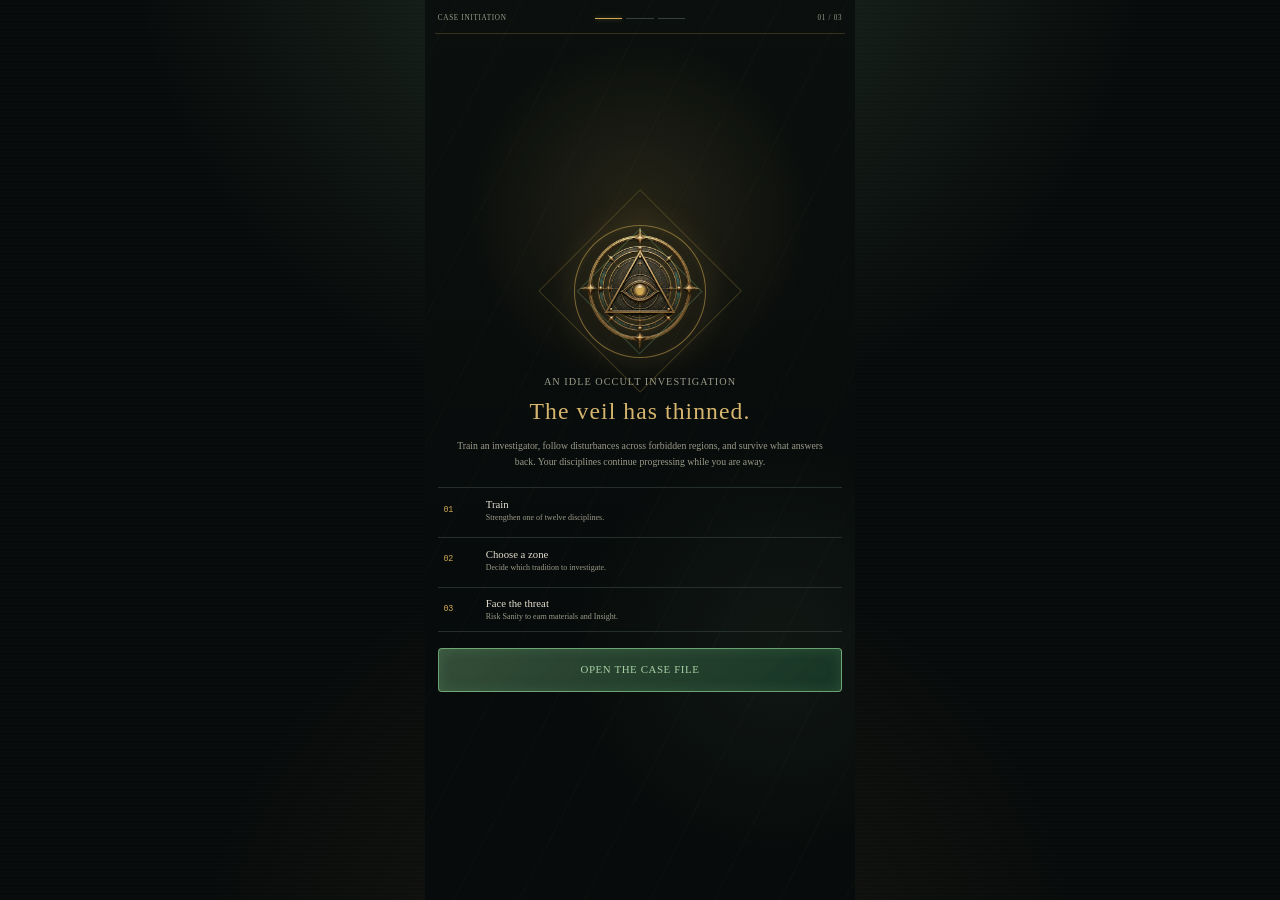
==== commit a214f8fe: "Deploy build 2026-08-01 11:00 UTC" ====
--- a/index.html
+++ b/index.html
@@ -1 +1 @@
-<!DOCTYPE html><html lang="en" class="h-full antialiased"><head><meta charSet="utf-8"/><meta name="viewport" content="width=device-width, initial-scale=1"/><link rel="stylesheet" href="/_next/static/chunks/2apf1d6rn7d25.css" data-precedence="next"/><link rel="preload" as="script" fetchPriority="low" href="/_next/static/chunks/3ll07n217cgxf.js"/><script src="/_next/static/chunks/17c2xufnf7-1b.js" async=""></script><script src="/_next/static/chunks/0iec5q4ack_04.js" async=""></script><script src="/_next/static/chunks/turbopack-42txp5vxx_n1k.js" async=""></script><script src="/_next/static/chunks/1d4h-sglyo8ft.js" async=""></script><script src="/_next/static/chunks/14mumt5_n0xhi.js" async=""></script><script src="/_next/static/chunks/1cifs7e3g-4s-.js" async=""></script><script src="/_next/static/chunks/0j_gaklxzjf6_.js" async=""></script><title>Insight: Idle Occult Investigator</title><meta name="description" content="Train an investigator&#x27;s skills, survive folklore-drawn horrors, and never fully outrun what it costs you."/><script src="/_next/static/chunks/0cz1d0mv5g_q7.js" noModule=""></script></head><body class="min-h-full flex flex-col"><div hidden=""><!--$--><!--/$--></div><main class="loading-rite flex-1 flex items-center justify-center"><div><p class="section-kicker">Opening the field ledger</p><p>Tracing the last surviving thread…</p></div></main><!--$--><!--/$--><script src="/_next/static/chunks/3ll07n217cgxf.js" id="_R_" async=""></script><script>(self.__next_f=self.__next_f||[]).push([0])</script><script>self.__next_f.push([1,"1:\"$Sreact.fragment\"\n2:I[39756,[\"/_next/static/chunks/1d4h-sglyo8ft.js\",\"/_next/static/chunks/14mumt5_n0xhi.js\"],\"default\"]\n3:I[37457,[\"/_next/static/chunks/1d4h-sglyo8ft.js\",\"/_next/static/chunks/14mumt5_n0xhi.js\"],\"default\"]\n4:I[47257,[\"/_next/static/chunks/1d4h-sglyo8ft.js\",\"/_next/static/chunks/14mumt5_n0xhi.js\"],\"ClientPageRoot\"]\n5:I[31713,[\"/_next/static/chunks/1d4h-sglyo8ft.js\",\"/_next/static/chunks/14mumt5_n0xhi.js\",\"/_next/static/chunks/1cifs7e3g-4s-.js\",\"/_next/static/chunks/0j_gaklxzjf6_.js\"],\"default\"]\n8:I[97367,[\"/_next/static/chunks/1d4h-sglyo8ft.js\",\"/_next/static/chunks/14mumt5_n0xhi.js\"],\"OutletBoundary\"]\n9:\"$Sreact.suspense\"\nb:I[97367,[\"/_next/static/chunks/1d4h-sglyo8ft.js\",\"/_next/static/chunks/14mumt5_n0xhi.js\"],\"ViewportBoundary\"]\nd:I[97367,[\"/_next/static/chunks/1d4h-sglyo8ft.js\",\"/_next/static/chunks/14mumt5_n0xhi.js\"],\"MetadataBoundary\"]\nf:I[68027,[\"/_next/static/chunks/1d4h-sglyo8ft.js\",\"/_next/static/chunks/14mumt5_n0xhi.js\"],\"default\",1]\n:HL[\"/_next/static/chunks/2apf1d6rn7d25.css\",\"style\"]\n"])</script><script>self.__next_f.push([1,"0:{\"P\":null,\"c\":[\"\",\"\"],\"q\":\"\",\"i\":false,\"f\":[[[\"\",{\"children\":[\"__PAGE__\",{}]},\"$undefined\",\"$undefined\",16],[[\"$\",\"$1\",\"c\",{\"children\":[[[\"$\",\"link\",\"0\",{\"rel\":\"stylesheet\",\"href\":\"/_next/static/chunks/2apf1d6rn7d25.css\",\"precedence\":\"next\",\"crossOrigin\":\"$undefined\",\"nonce\":\"$undefined\"}],[\"$\",\"script\",\"script-0\",{\"src\":\"/_next/static/chunks/1d4h-sglyo8ft.js\",\"async\":true,\"nonce\":\"$undefined\"}],[\"$\",\"script\",\"script-1\",{\"src\":\"/_next/static/chunks/14mumt5_n0xhi.js\",\"async\":true,\"nonce\":\"$undefined\"}]],[\"$\",\"html\",null,{\"lang\":\"en\",\"className\":\"h-full antialiased\",\"children\":[\"$\",\"body\",null,{\"className\":\"min-h-full flex flex-col\",\"children\":[\"$\",\"$L2\",null,{\"parallelRouterKey\":\"children\",\"error\":\"$undefined\",\"errorStyles\":\"$undefined\",\"errorScripts\":\"$undefined\",\"template\":[\"$\",\"$L3\",null,{}],\"templateStyles\":\"$undefined\",\"templateScripts\":\"$undefined\",\"notFound\":[[[\"$\",\"title\",null,{\"children\":\"404: This page could not be found.\"}],[\"$\",\"div\",null,{\"style\":{\"fontFamily\":\"system-ui,\\\"Segoe UI\\\",Roboto,Helvetica,Arial,sans-serif,\\\"Apple Color Emoji\\\",\\\"Segoe UI Emoji\\\"\",\"height\":\"100vh\",\"textAlign\":\"center\",\"display\":\"flex\",\"flexDirection\":\"column\",\"alignItems\":\"center\",\"justifyContent\":\"center\"},\"children\":[\"$\",\"div\",null,{\"children\":[[\"$\",\"style\",null,{\"dangerouslySetInnerHTML\":{\"__html\":\"body{color:#000;background:#fff;margin:0}.next-error-h1{border-right:1px solid rgba(0,0,0,.3)}@media (prefers-color-scheme:dark){body{color:#fff;background:#000}.next-error-h1{border-right:1px solid rgba(255,255,255,.3)}}\"}}],[\"$\",\"h1\",null,{\"className\":\"next-error-h1\",\"style\":{\"display\":\"inline-block\",\"margin\":\"0 20px 0 0\",\"padding\":\"0 23px 0 0\",\"fontSize\":24,\"fontWeight\":500,\"verticalAlign\":\"top\",\"lineHeight\":\"49px\"},\"children\":404}],[\"$\",\"div\",null,{\"style\":{\"display\":\"inline-block\"},\"children\":[\"$\",\"h2\",null,{\"style\":{\"fontSize\":14,\"fontWeight\":400,\"lineHeight\":\"49px\",\"margin\":0},\"children\":\"This page could not be found.\"}]}]]}]}]],[]],\"forbidden\":\"$undefined\",\"unauthorized\":\"$undefined\"}]}]}]]}],{\"children\":[[\"$\",\"$1\",\"c\",{\"children\":[[\"$\",\"$L4\",null,{\"Component\":\"$5\",\"serverProvidedParams\":{\"searchParams\":{},\"params\":{},\"promises\":[\"$@6\",\"$@7\"]}}],[[\"$\",\"script\",\"script-0\",{\"src\":\"/_next/static/chunks/1cifs7e3g-4s-.js\",\"async\":true,\"nonce\":\"$undefined\"}],[\"$\",\"script\",\"script-1\",{\"src\":\"/_next/static/chunks/0j_gaklxzjf6_.js\",\"async\":true,\"nonce\":\"$undefined\"}]],[\"$\",\"$L8\",null,{\"children\":[\"$\",\"$9\",null,{\"name\":\"Next.MetadataOutlet\",\"children\":\"$@a\"}]}]]}],{},null,false,null]},null,false,null],[\"$\",\"$1\",\"h\",{\"children\":[null,[\"$\",\"$Lb\",null,{\"children\":\"$Lc\"}],[\"$\",\"div\",null,{\"hidden\":true,\"children\":[\"$\",\"$Ld\",null,{\"children\":[\"$\",\"$9\",null,{\"name\":\"Next.Metadata\",\"children\":\"$Le\"}]}]}],null]}],false]],\"m\":\"$undefined\",\"G\":[\"$f\",[[\"$\",\"link\",\"0\",{\"rel\":\"stylesheet\",\"href\":\"/_next/static/chunks/2apf1d6rn7d25.css\",\"precedence\":\"next\",\"crossOrigin\":\"$undefined\",\"nonce\":\"$undefined\"}]]],\"S\":true,\"h\":null,\"s\":\"$undefined\",\"l\":\"$undefined\",\"p\":\"$undefined\",\"d\":\"$undefined\",\"b\":\"8Upr_4m9ZB1FzEB6aMNBE\"}\n"])</script><script>self.__next_f.push([1,"6:{}\n7:\"$0:f:0:1:1:children:0:props:children:0:props:serverProvidedParams:params\"\n"])</script><script>self.__next_f.push([1,"c:[[\"$\",\"meta\",\"0\",{\"charSet\":\"utf-8\"}],[\"$\",\"meta\",\"1\",{\"name\":\"viewport\",\"content\":\"width=device-width, initial-scale=1\"}]]\n"])</script><script>self.__next_f.push([1,"a:null\ne:[[\"$\",\"title\",\"0\",{\"children\":\"Insight: Idle Occult Investigator\"}],[\"$\",\"meta\",\"1\",{\"name\":\"description\",\"content\":\"Train an investigator's skills, survive folklore-drawn horrors, and never fully outrun what it costs you.\"}]]\n"])</script></body></html>+<!DOCTYPE html><html lang="en" class="h-full antialiased"><head><meta charSet="utf-8"/><meta name="viewport" content="width=device-width, initial-scale=1"/><link rel="stylesheet" href="/_next/static/chunks/2apf1d6rn7d25.css" data-precedence="next"/><link rel="preload" as="script" fetchPriority="low" href="/_next/static/chunks/3ll07n217cgxf.js"/><script src="/_next/static/chunks/17c2xufnf7-1b.js" async=""></script><script src="/_next/static/chunks/0iec5q4ack_04.js" async=""></script><script src="/_next/static/chunks/turbopack-42txp5vxx_n1k.js" async=""></script><script src="/_next/static/chunks/1d4h-sglyo8ft.js" async=""></script><script src="/_next/static/chunks/3yme4_s7e9gs_.js" async=""></script><script src="/_next/static/chunks/1cifs7e3g-4s-.js" async=""></script><script src="/_next/static/chunks/0j_gaklxzjf6_.js" async=""></script><title>Insight: Idle Occult Investigator</title><meta name="description" content="Train an investigator&#x27;s skills, survive folklore-drawn horrors, and never fully outrun what it costs you."/><link rel="icon" href="/icon.png?icon.458a-vtdia5f0.png" sizes="512x512" type="image/png"/><script src="/_next/static/chunks/0cz1d0mv5g_q7.js" noModule=""></script></head><body class="min-h-full flex flex-col"><div hidden=""><!--$--><!--/$--></div><main class="loading-rite flex-1 flex items-center justify-center"><div><p class="section-kicker">Opening the field ledger</p><p>Tracing the last surviving thread…</p></div></main><!--$--><!--/$--><script src="/_next/static/chunks/3ll07n217cgxf.js" id="_R_" async=""></script><script>(self.__next_f=self.__next_f||[]).push([0])</script><script>self.__next_f.push([1,"1:\"$Sreact.fragment\"\n2:I[39756,[\"/_next/static/chunks/1d4h-sglyo8ft.js\",\"/_next/static/chunks/3yme4_s7e9gs_.js\"],\"default\"]\n3:I[37457,[\"/_next/static/chunks/1d4h-sglyo8ft.js\",\"/_next/static/chunks/3yme4_s7e9gs_.js\"],\"default\"]\n4:I[47257,[\"/_next/static/chunks/1d4h-sglyo8ft.js\",\"/_next/static/chunks/3yme4_s7e9gs_.js\"],\"ClientPageRoot\"]\n5:I[31713,[\"/_next/static/chunks/1d4h-sglyo8ft.js\",\"/_next/static/chunks/3yme4_s7e9gs_.js\",\"/_next/static/chunks/1cifs7e3g-4s-.js\",\"/_next/static/chunks/0j_gaklxzjf6_.js\"],\"default\"]\n8:I[97367,[\"/_next/static/chunks/1d4h-sglyo8ft.js\",\"/_next/static/chunks/3yme4_s7e9gs_.js\"],\"OutletBoundary\"]\n9:\"$Sreact.suspense\"\nb:I[97367,[\"/_next/static/chunks/1d4h-sglyo8ft.js\",\"/_next/static/chunks/3yme4_s7e9gs_.js\"],\"ViewportBoundary\"]\nd:I[97367,[\"/_next/static/chunks/1d4h-sglyo8ft.js\",\"/_next/static/chunks/3yme4_s7e9gs_.js\"],\"MetadataBoundary\"]\nf:I[68027,[\"/_next/static/chunks/1d4h-sglyo8ft.js\",\"/_next/static/chunks/3yme4_s7e9gs_.js\"],\"default\",1]\n:HL[\"/_next/static/chunks/2apf1d6rn7d25.css\",\"style\"]\n"])</script><script>self.__next_f.push([1,"0:{\"P\":null,\"c\":[\"\",\"\"],\"q\":\"\",\"i\":false,\"f\":[[[\"\",{\"children\":[\"__PAGE__\",{}]},\"$undefined\",\"$undefined\",16],[[\"$\",\"$1\",\"c\",{\"children\":[[[\"$\",\"link\",\"0\",{\"rel\":\"stylesheet\",\"href\":\"/_next/static/chunks/2apf1d6rn7d25.css\",\"precedence\":\"next\",\"crossOrigin\":\"$undefined\",\"nonce\":\"$undefined\"}],[\"$\",\"script\",\"script-0\",{\"src\":\"/_next/static/chunks/1d4h-sglyo8ft.js\",\"async\":true,\"nonce\":\"$undefined\"}],[\"$\",\"script\",\"script-1\",{\"src\":\"/_next/static/chunks/3yme4_s7e9gs_.js\",\"async\":true,\"nonce\":\"$undefined\"}]],[\"$\",\"html\",null,{\"lang\":\"en\",\"className\":\"h-full antialiased\",\"children\":[\"$\",\"body\",null,{\"className\":\"min-h-full flex flex-col\",\"children\":[\"$\",\"$L2\",null,{\"parallelRouterKey\":\"children\",\"error\":\"$undefined\",\"errorStyles\":\"$undefined\",\"errorScripts\":\"$undefined\",\"template\":[\"$\",\"$L3\",null,{}],\"templateStyles\":\"$undefined\",\"templateScripts\":\"$undefined\",\"notFound\":[[[\"$\",\"title\",null,{\"children\":\"404: This page could not be found.\"}],[\"$\",\"div\",null,{\"style\":{\"fontFamily\":\"system-ui,\\\"Segoe UI\\\",Roboto,Helvetica,Arial,sans-serif,\\\"Apple Color Emoji\\\",\\\"Segoe UI Emoji\\\"\",\"height\":\"100vh\",\"textAlign\":\"center\",\"display\":\"flex\",\"flexDirection\":\"column\",\"alignItems\":\"center\",\"justifyContent\":\"center\"},\"children\":[\"$\",\"div\",null,{\"children\":[[\"$\",\"style\",null,{\"dangerouslySetInnerHTML\":{\"__html\":\"body{color:#000;background:#fff;margin:0}.next-error-h1{border-right:1px solid rgba(0,0,0,.3)}@media (prefers-color-scheme:dark){body{color:#fff;background:#000}.next-error-h1{border-right:1px solid rgba(255,255,255,.3)}}\"}}],[\"$\",\"h1\",null,{\"className\":\"next-error-h1\",\"style\":{\"display\":\"inline-block\",\"margin\":\"0 20px 0 0\",\"padding\":\"0 23px 0 0\",\"fontSize\":24,\"fontWeight\":500,\"verticalAlign\":\"top\",\"lineHeight\":\"49px\"},\"children\":404}],[\"$\",\"div\",null,{\"style\":{\"display\":\"inline-block\"},\"children\":[\"$\",\"h2\",null,{\"style\":{\"fontSize\":14,\"fontWeight\":400,\"lineHeight\":\"49px\",\"margin\":0},\"children\":\"This page could not be found.\"}]}]]}]}]],[]],\"forbidden\":\"$undefined\",\"unauthorized\":\"$undefined\"}]}]}]]}],{\"children\":[[\"$\",\"$1\",\"c\",{\"children\":[[\"$\",\"$L4\",null,{\"Component\":\"$5\",\"serverProvidedParams\":{\"searchParams\":{},\"params\":{},\"promises\":[\"$@6\",\"$@7\"]}}],[[\"$\",\"script\",\"script-0\",{\"src\":\"/_next/static/chunks/1cifs7e3g-4s-.js\",\"async\":true,\"nonce\":\"$undefined\"}],[\"$\",\"script\",\"script-1\",{\"src\":\"/_next/static/chunks/0j_gaklxzjf6_.js\",\"async\":true,\"nonce\":\"$undefined\"}]],[\"$\",\"$L8\",null,{\"children\":[\"$\",\"$9\",null,{\"name\":\"Next.MetadataOutlet\",\"children\":\"$@a\"}]}]]}],{},null,false,null]},null,false,null],[\"$\",\"$1\",\"h\",{\"children\":[null,[\"$\",\"$Lb\",null,{\"children\":\"$Lc\"}],[\"$\",\"div\",null,{\"hidden\":true,\"children\":[\"$\",\"$Ld\",null,{\"children\":[\"$\",\"$9\",null,{\"name\":\"Next.Metadata\",\"children\":\"$Le\"}]}]}],null]}],false]],\"m\":\"$undefined\",\"G\":[\"$f\",[[\"$\",\"link\",\"0\",{\"rel\":\"stylesheet\",\"href\":\"/_next/static/chunks/2apf1d6rn7d25.css\",\"precedence\":\"next\",\"crossOrigin\":\"$undefined\",\"nonce\":\"$undefined\"}]]],\"S\":true,\"h\":null,\"s\":\"$undefined\",\"l\":\"$undefined\",\"p\":\"$undefined\",\"d\":\"$undefined\",\"b\":\"7aEw_vKV0Ls9xO5IIDvfa\"}\n"])</script><script>self.__next_f.push([1,"6:{}\n7:\"$0:f:0:1:1:children:0:props:children:0:props:serverProvidedParams:params\"\n"])</script><script>self.__next_f.push([1,"c:[[\"$\",\"meta\",\"0\",{\"charSet\":\"utf-8\"}],[\"$\",\"meta\",\"1\",{\"name\":\"viewport\",\"content\":\"width=device-width, initial-scale=1\"}]]\n"])</script><script>self.__next_f.push([1,"10:I[27201,[\"/_next/static/chunks/1d4h-sglyo8ft.js\",\"/_next/static/chunks/3yme4_s7e9gs_.js\"],\"IconMark\"]\na:null\ne:[[\"$\",\"title\",\"0\",{\"children\":\"Insight: Idle Occult Investigator\"}],[\"$\",\"meta\",\"1\",{\"name\":\"description\",\"content\":\"Train an investigator's skills, survive folklore-drawn horrors, and never fully outrun what it costs you.\"}],[\"$\",\"link\",\"2\",{\"rel\":\"icon\",\"href\":\"/icon.png?icon.458a-vtdia5f0.png\",\"sizes\":\"512x512\",\"type\":\"image/png\"}],[\"$\",\"$L10\",\"3\",{}]]\n"])</script></body></html>
